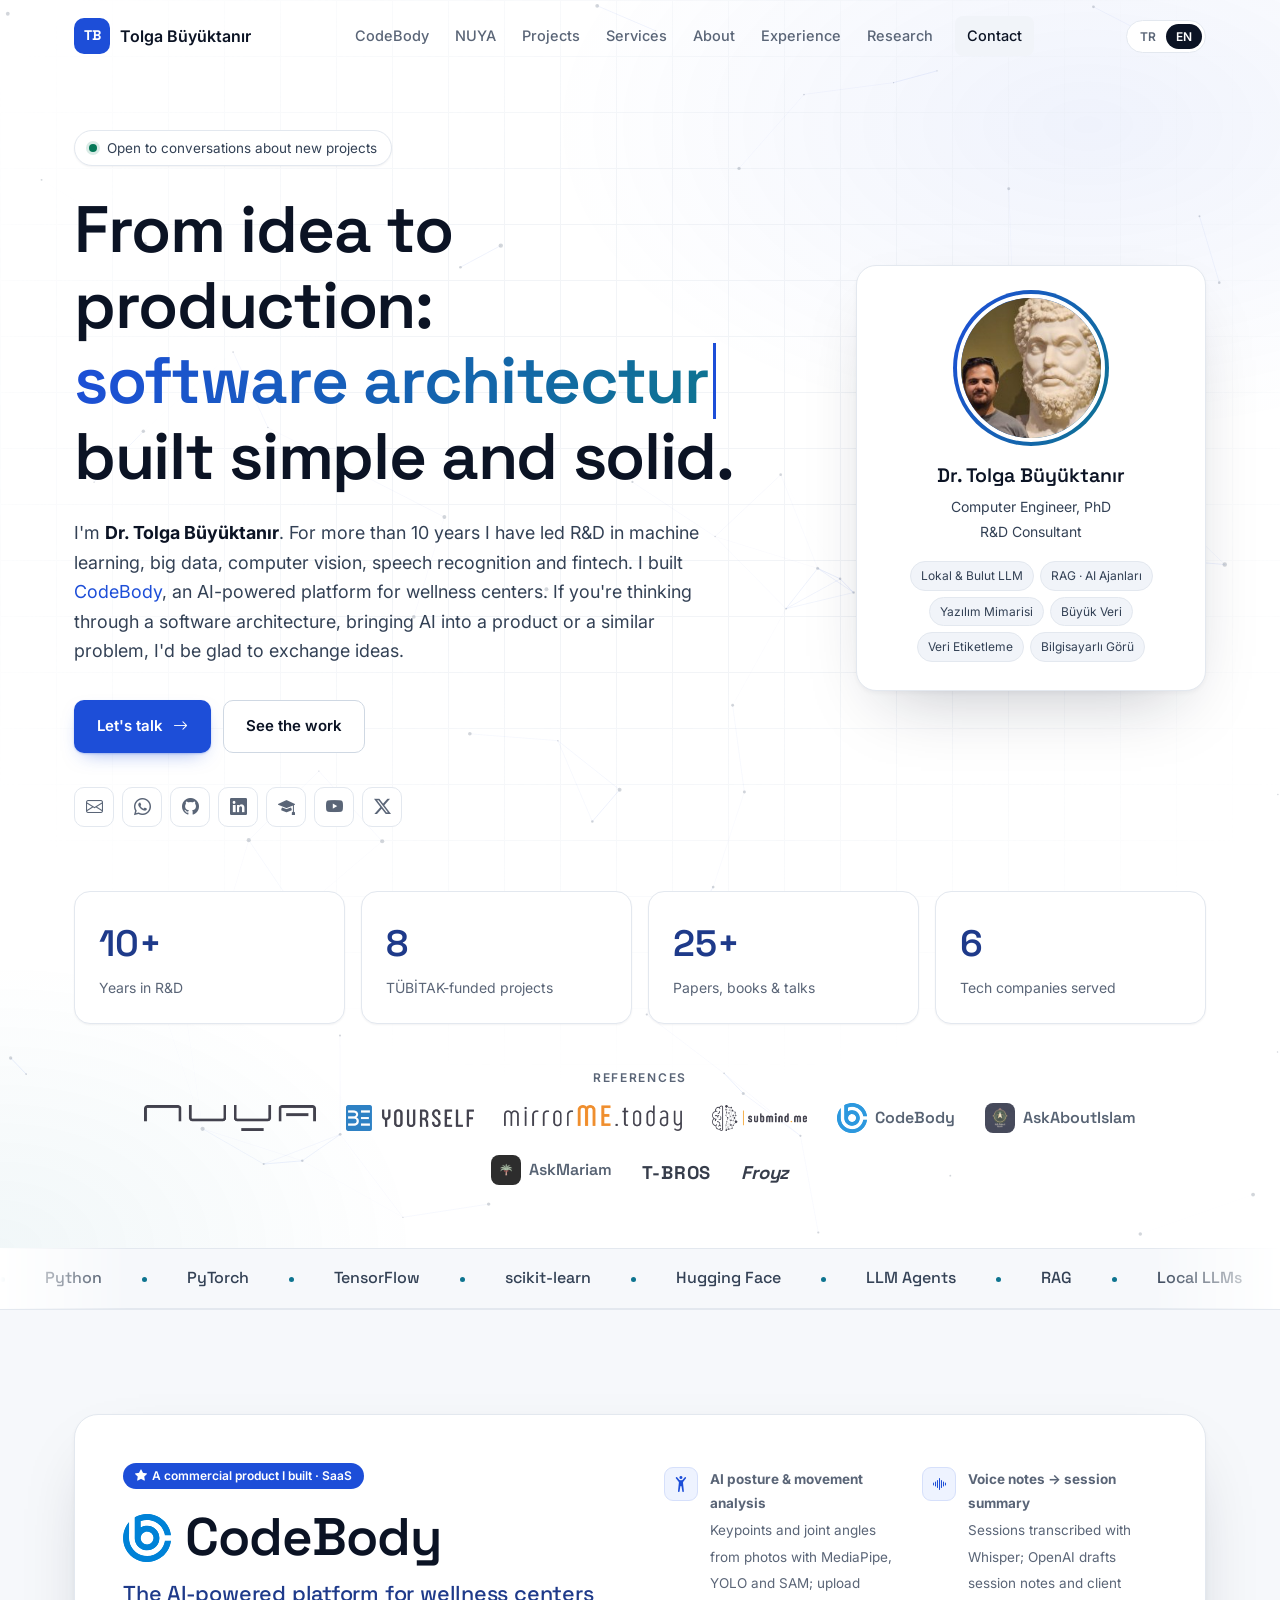
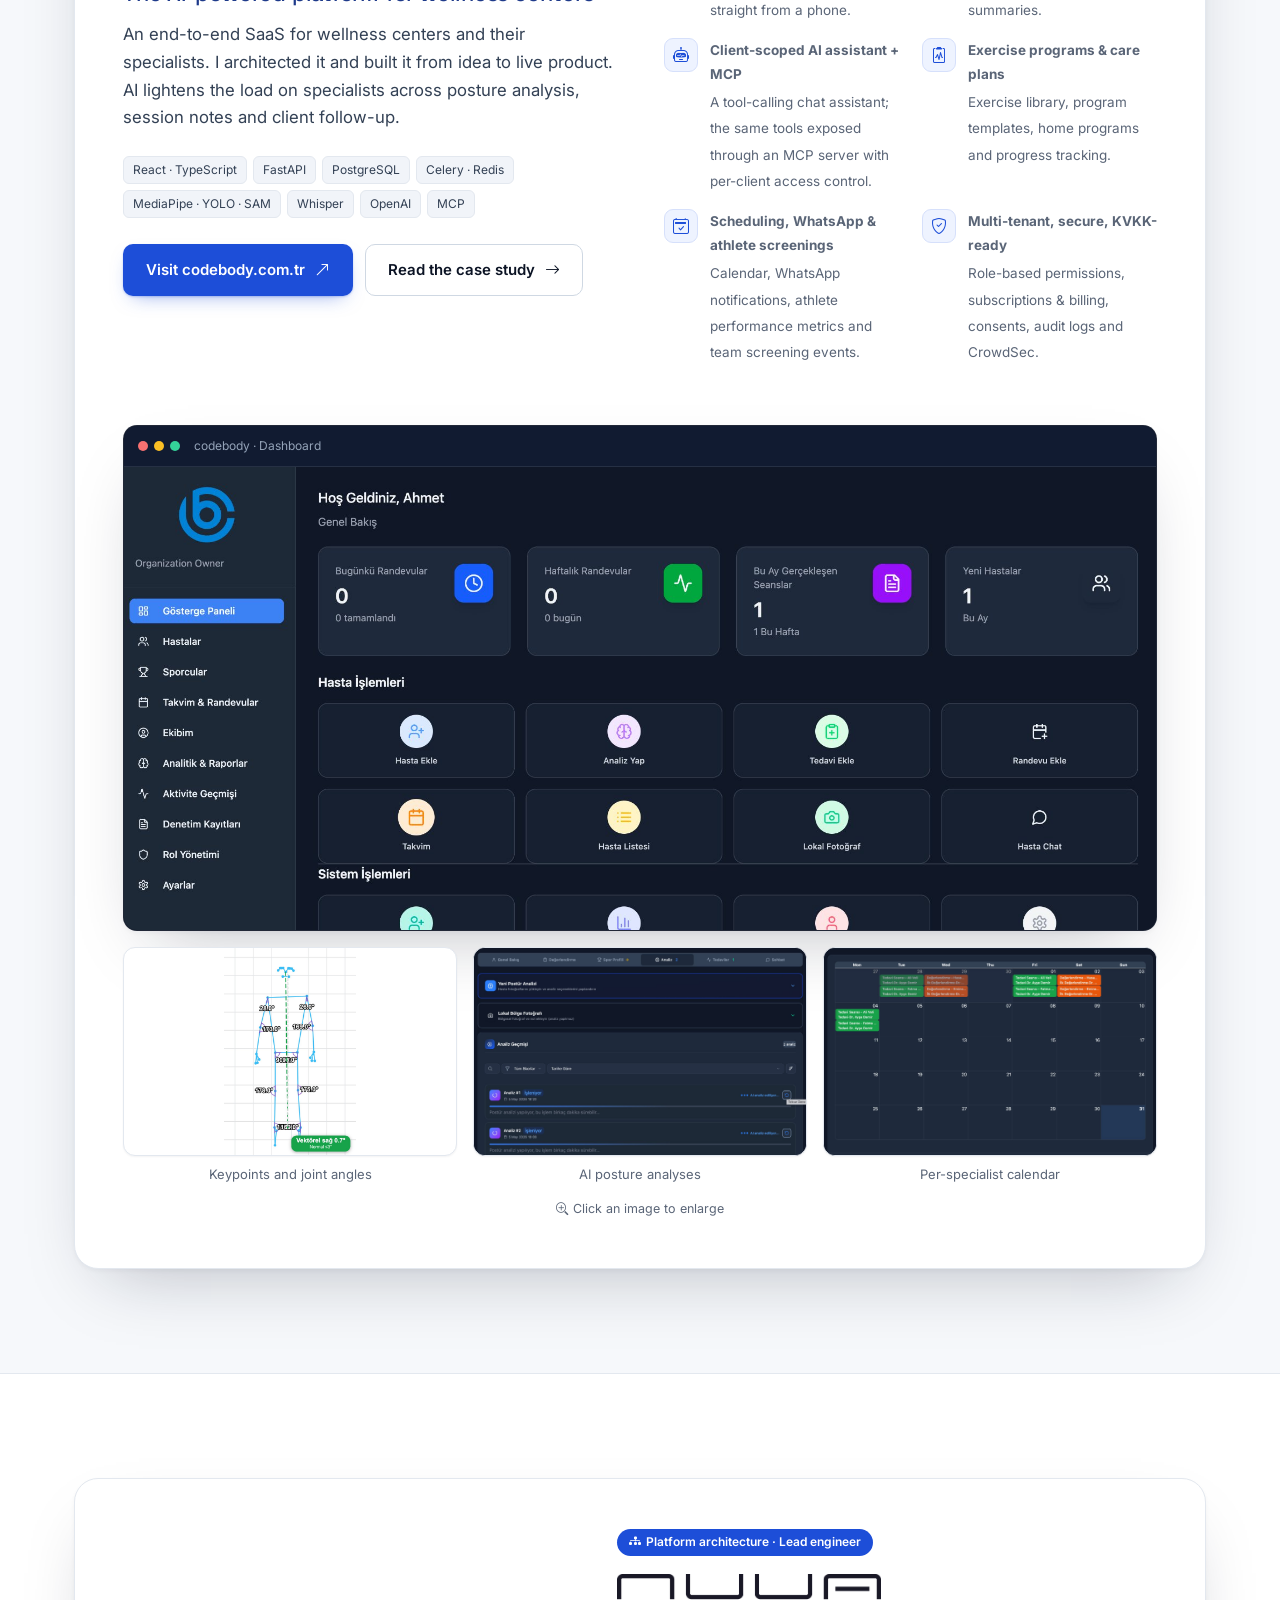
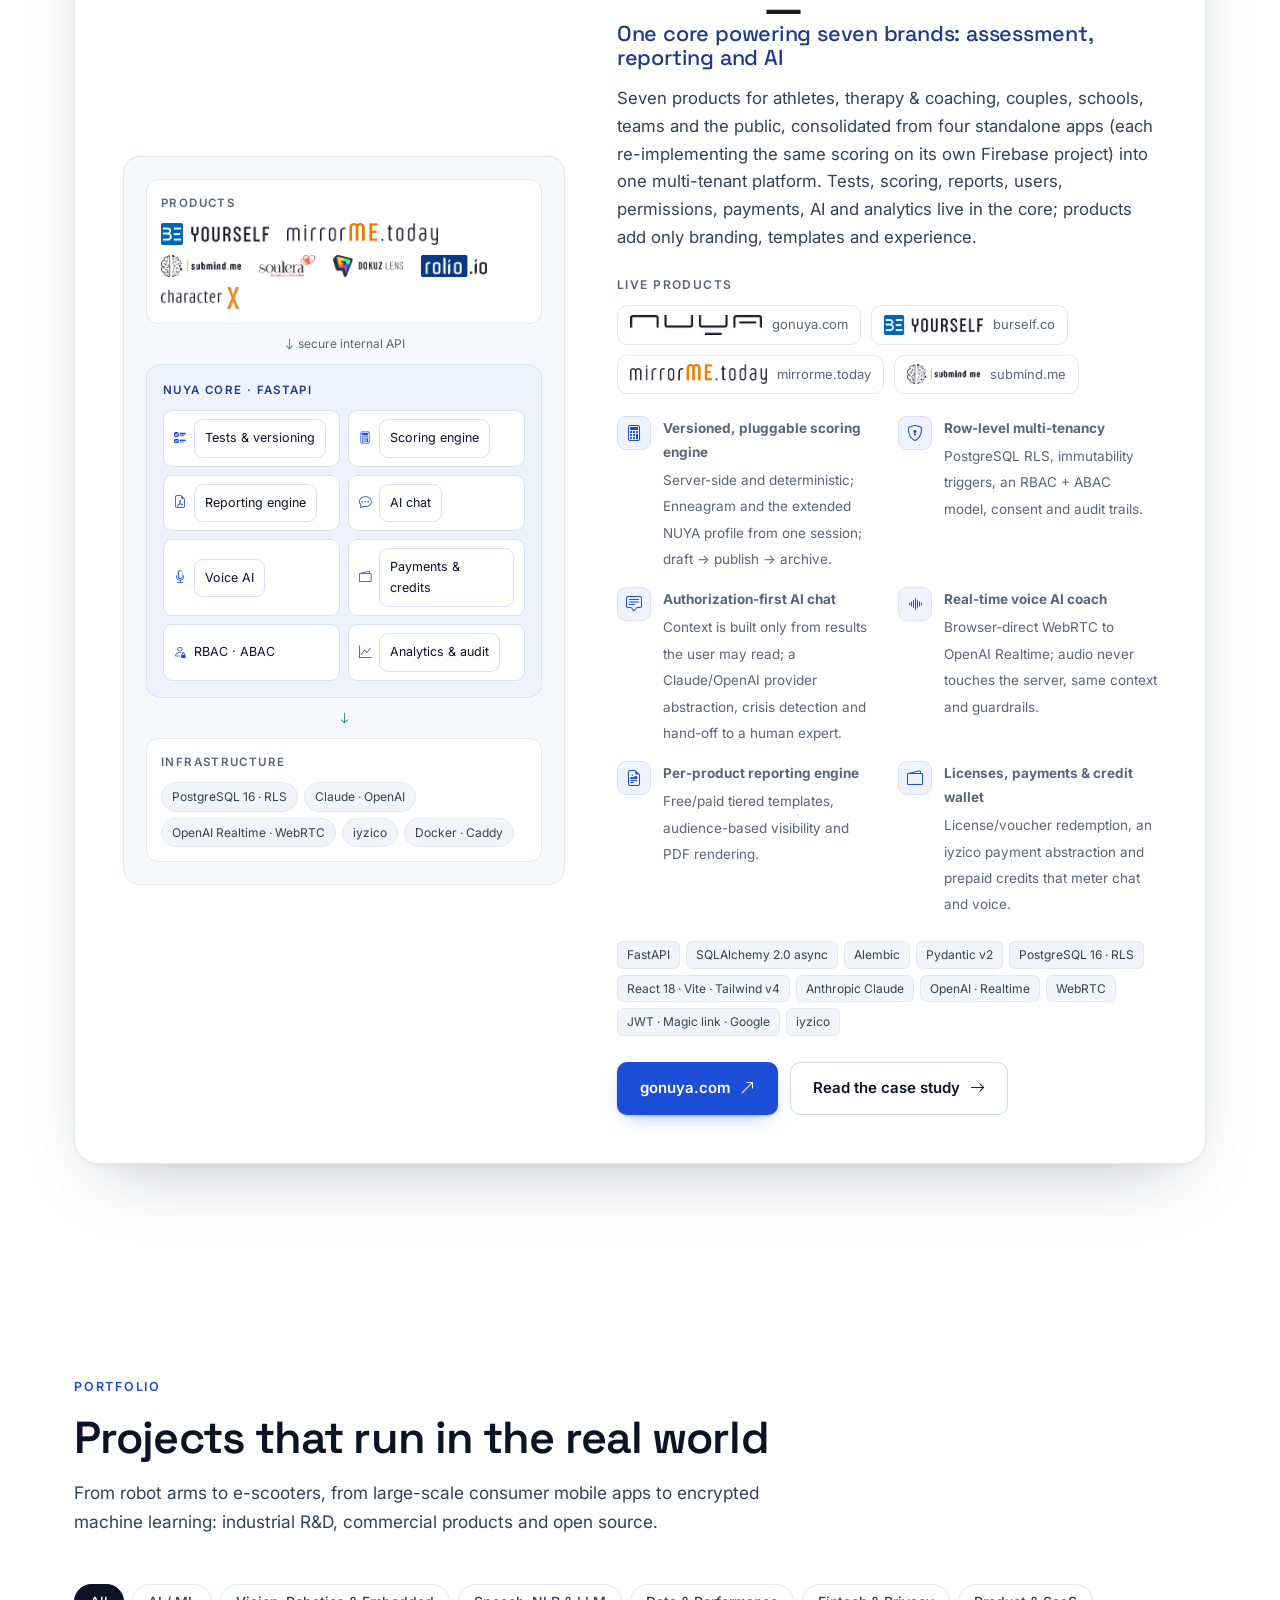
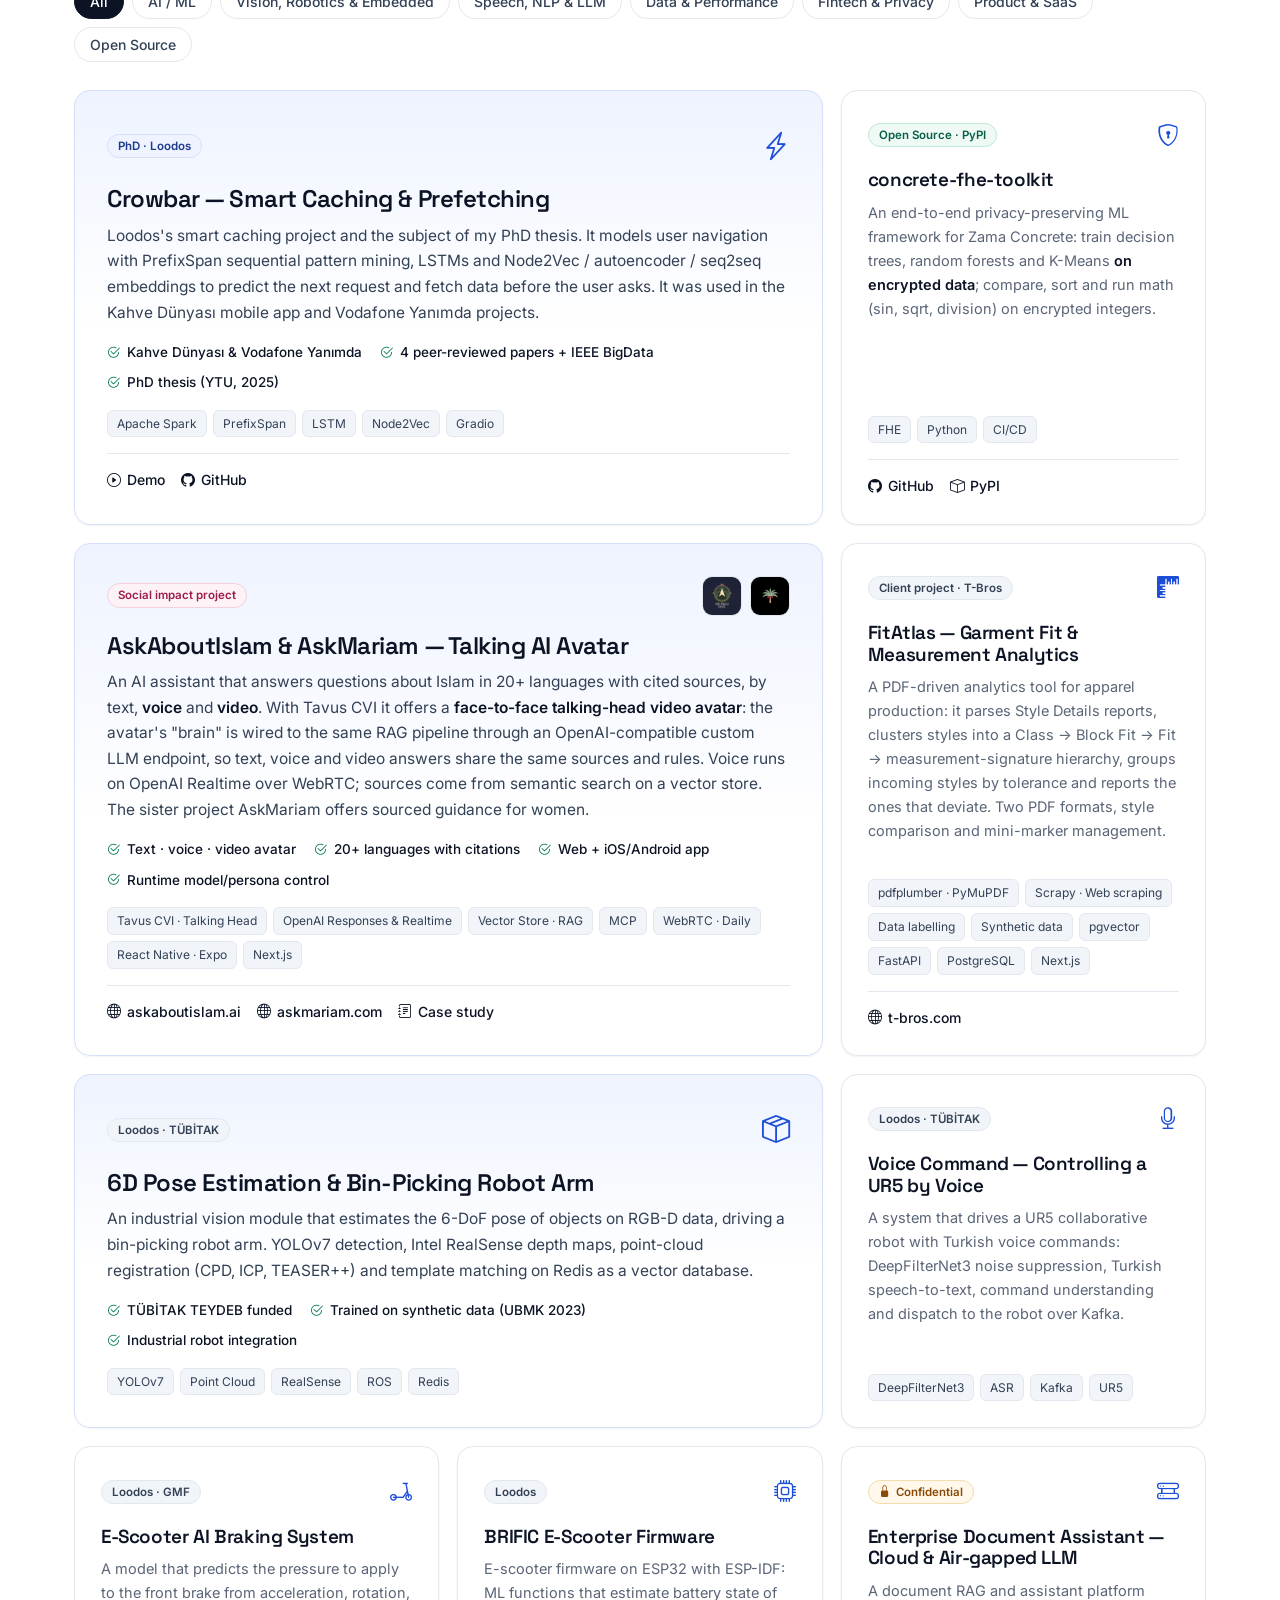
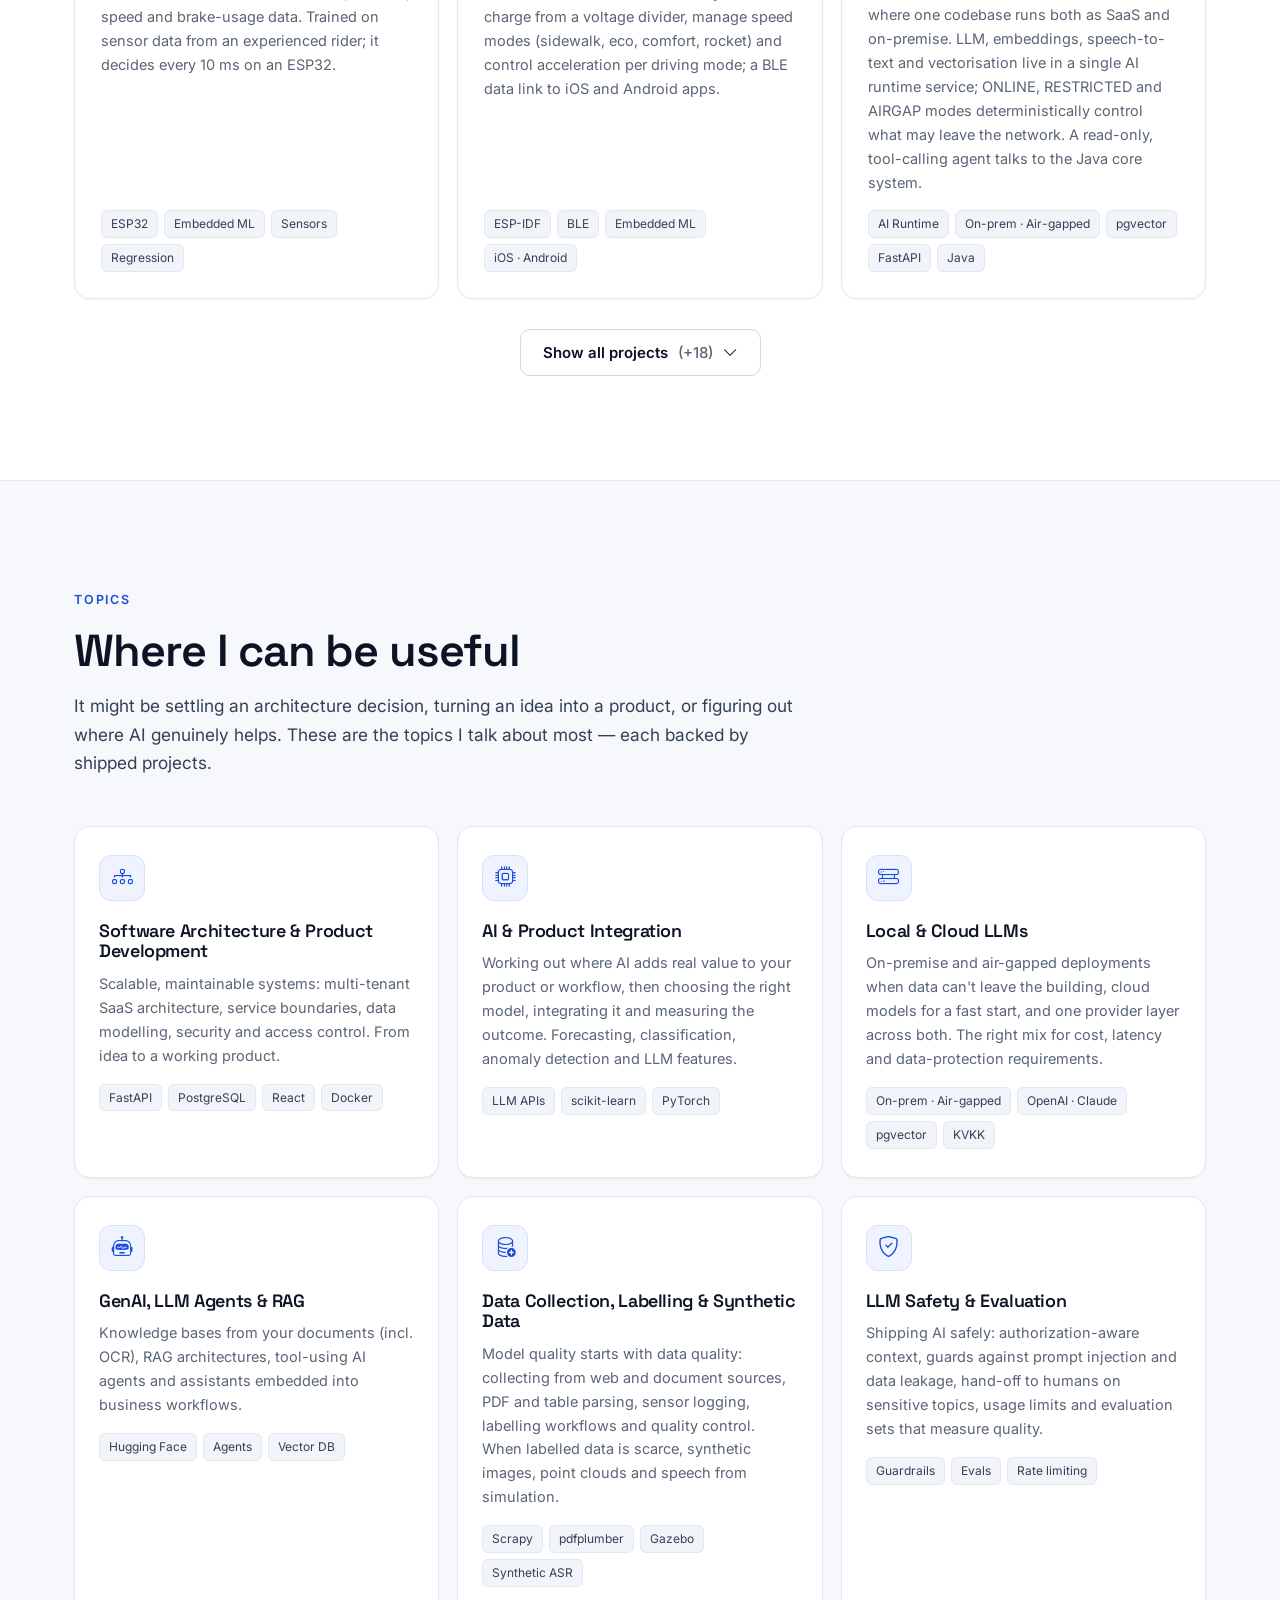
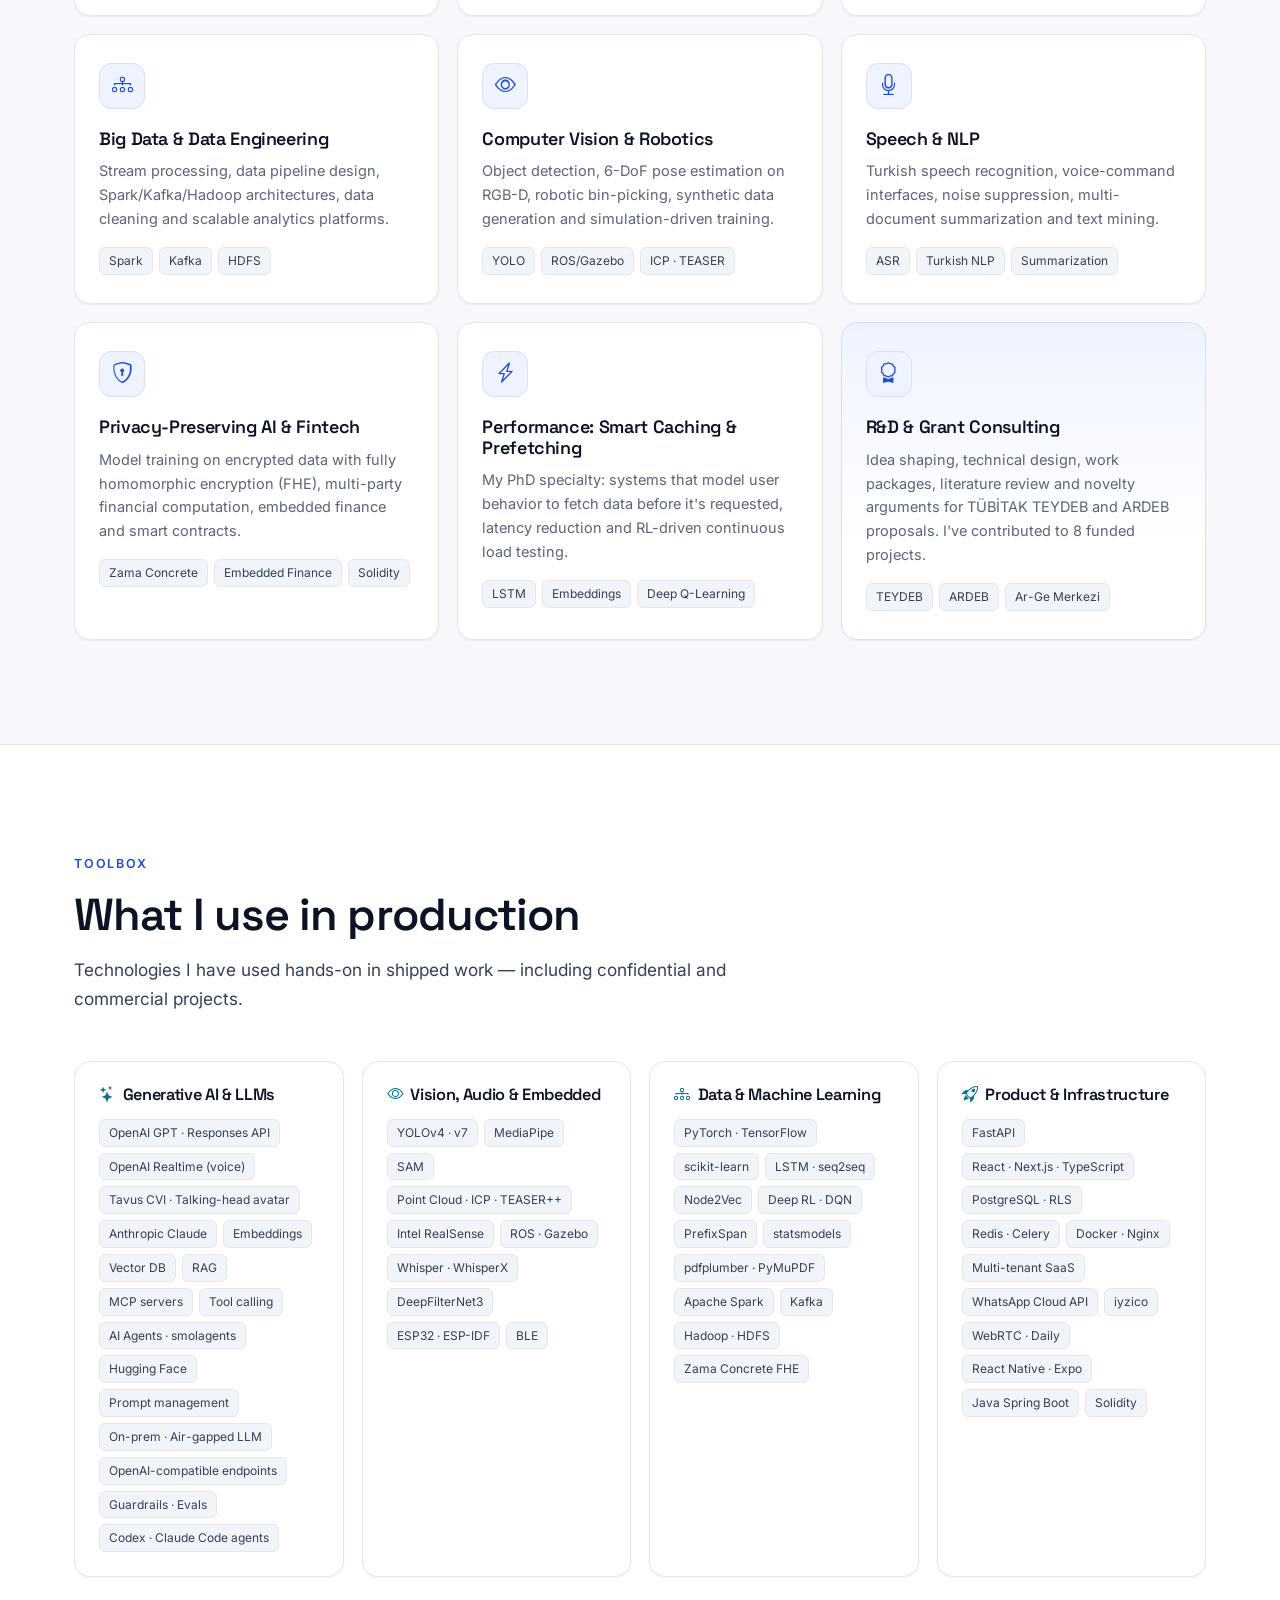
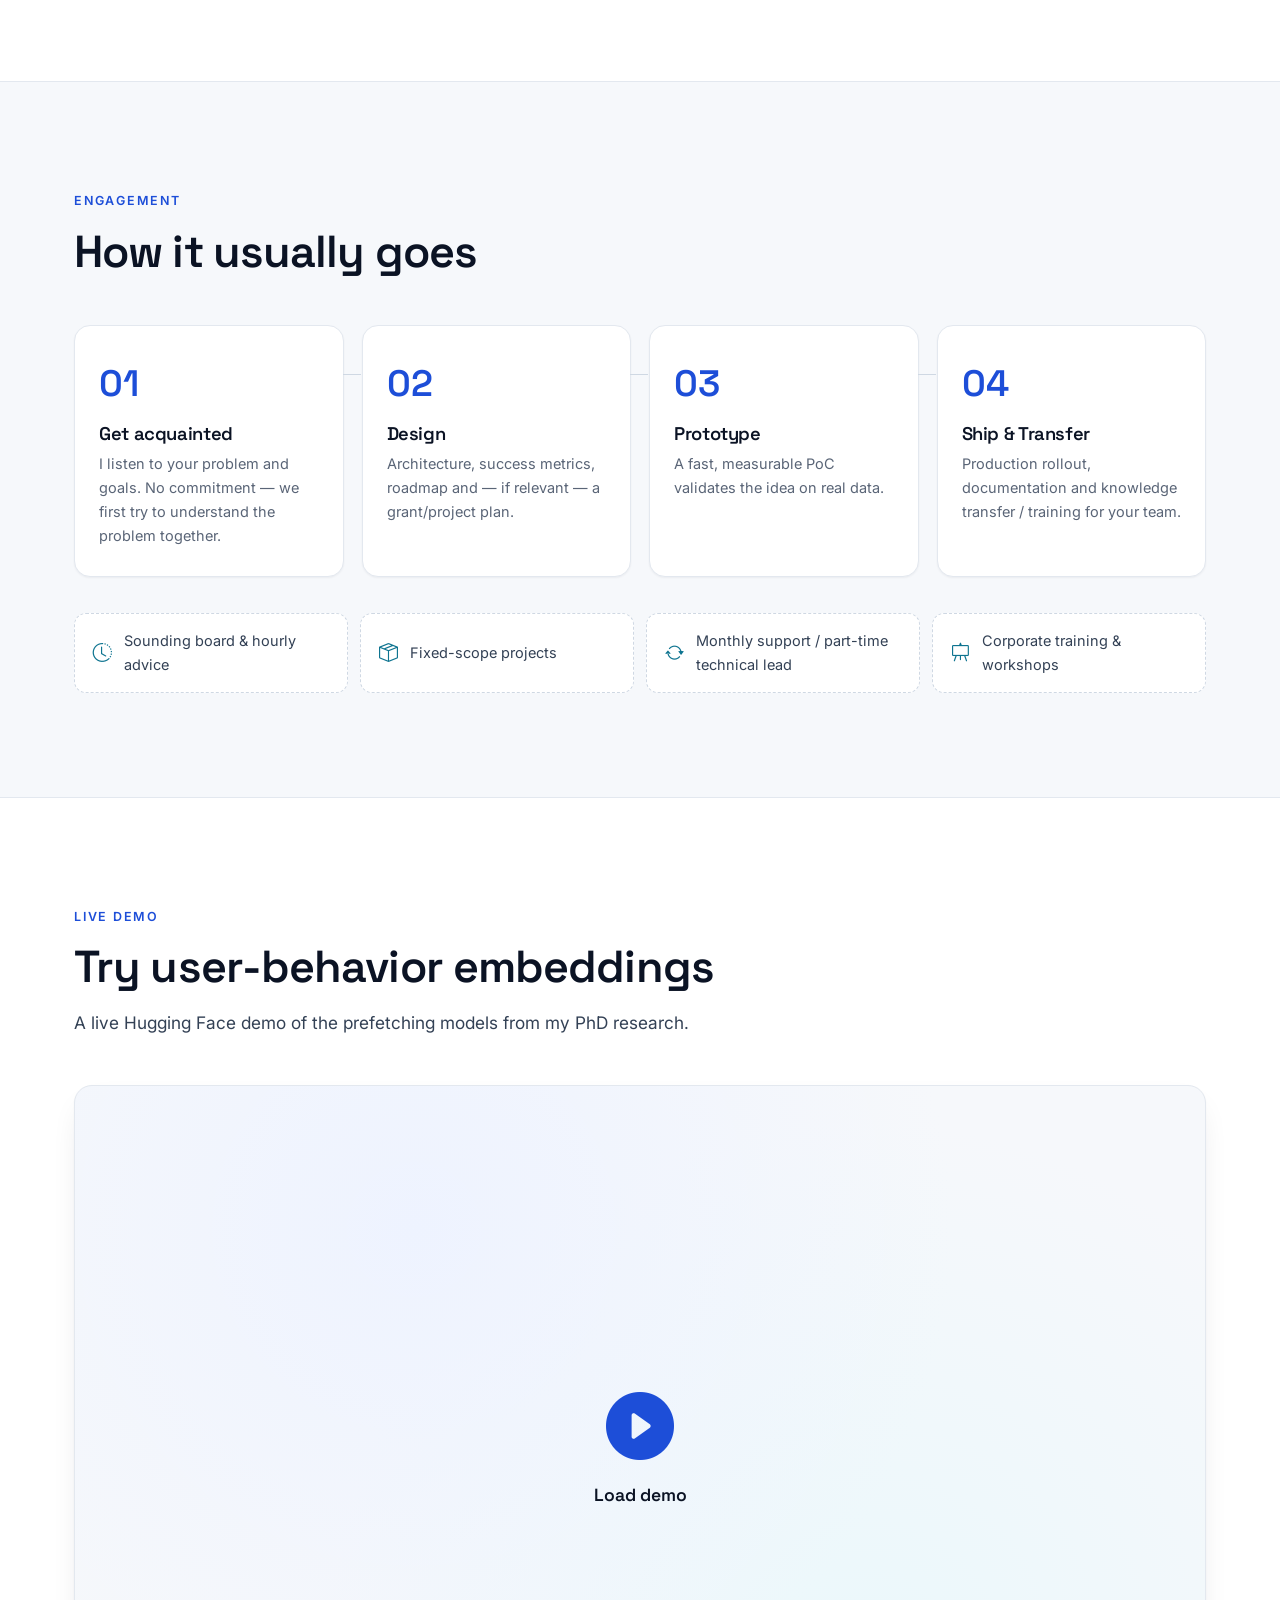
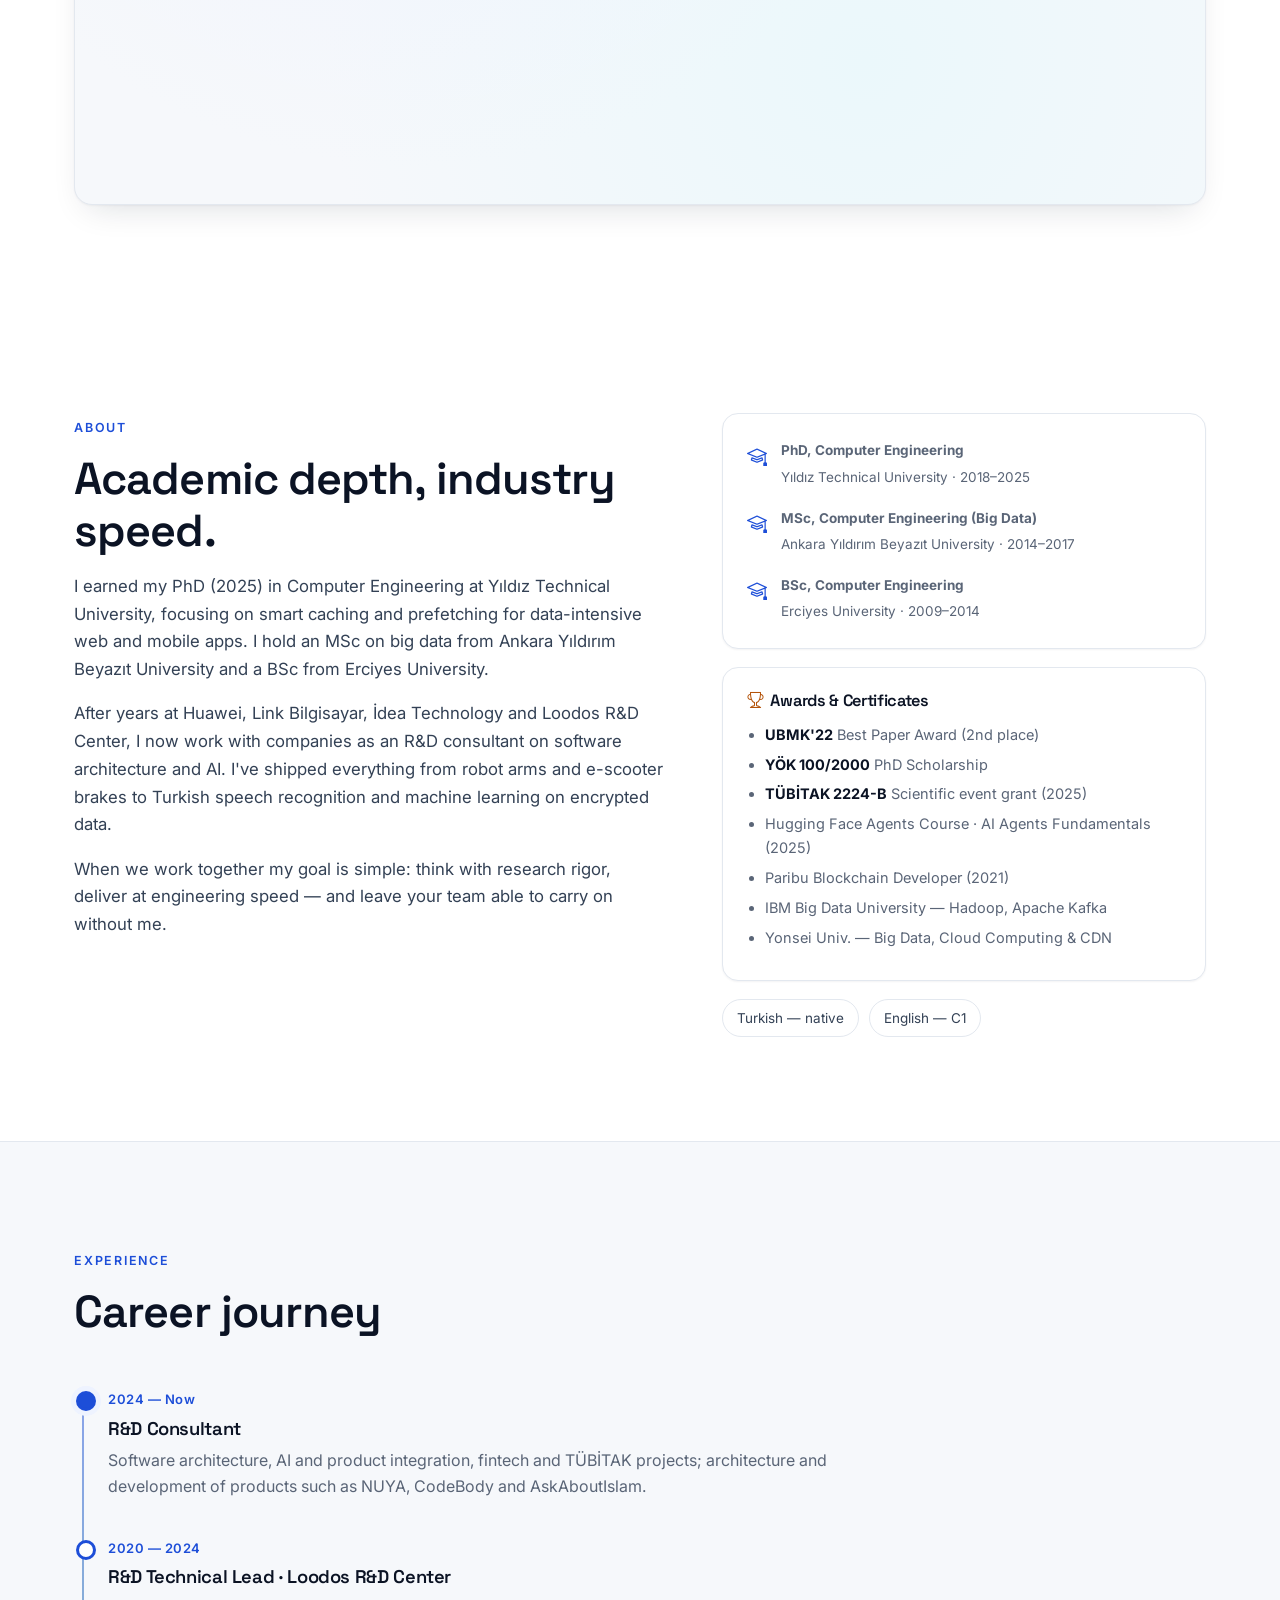
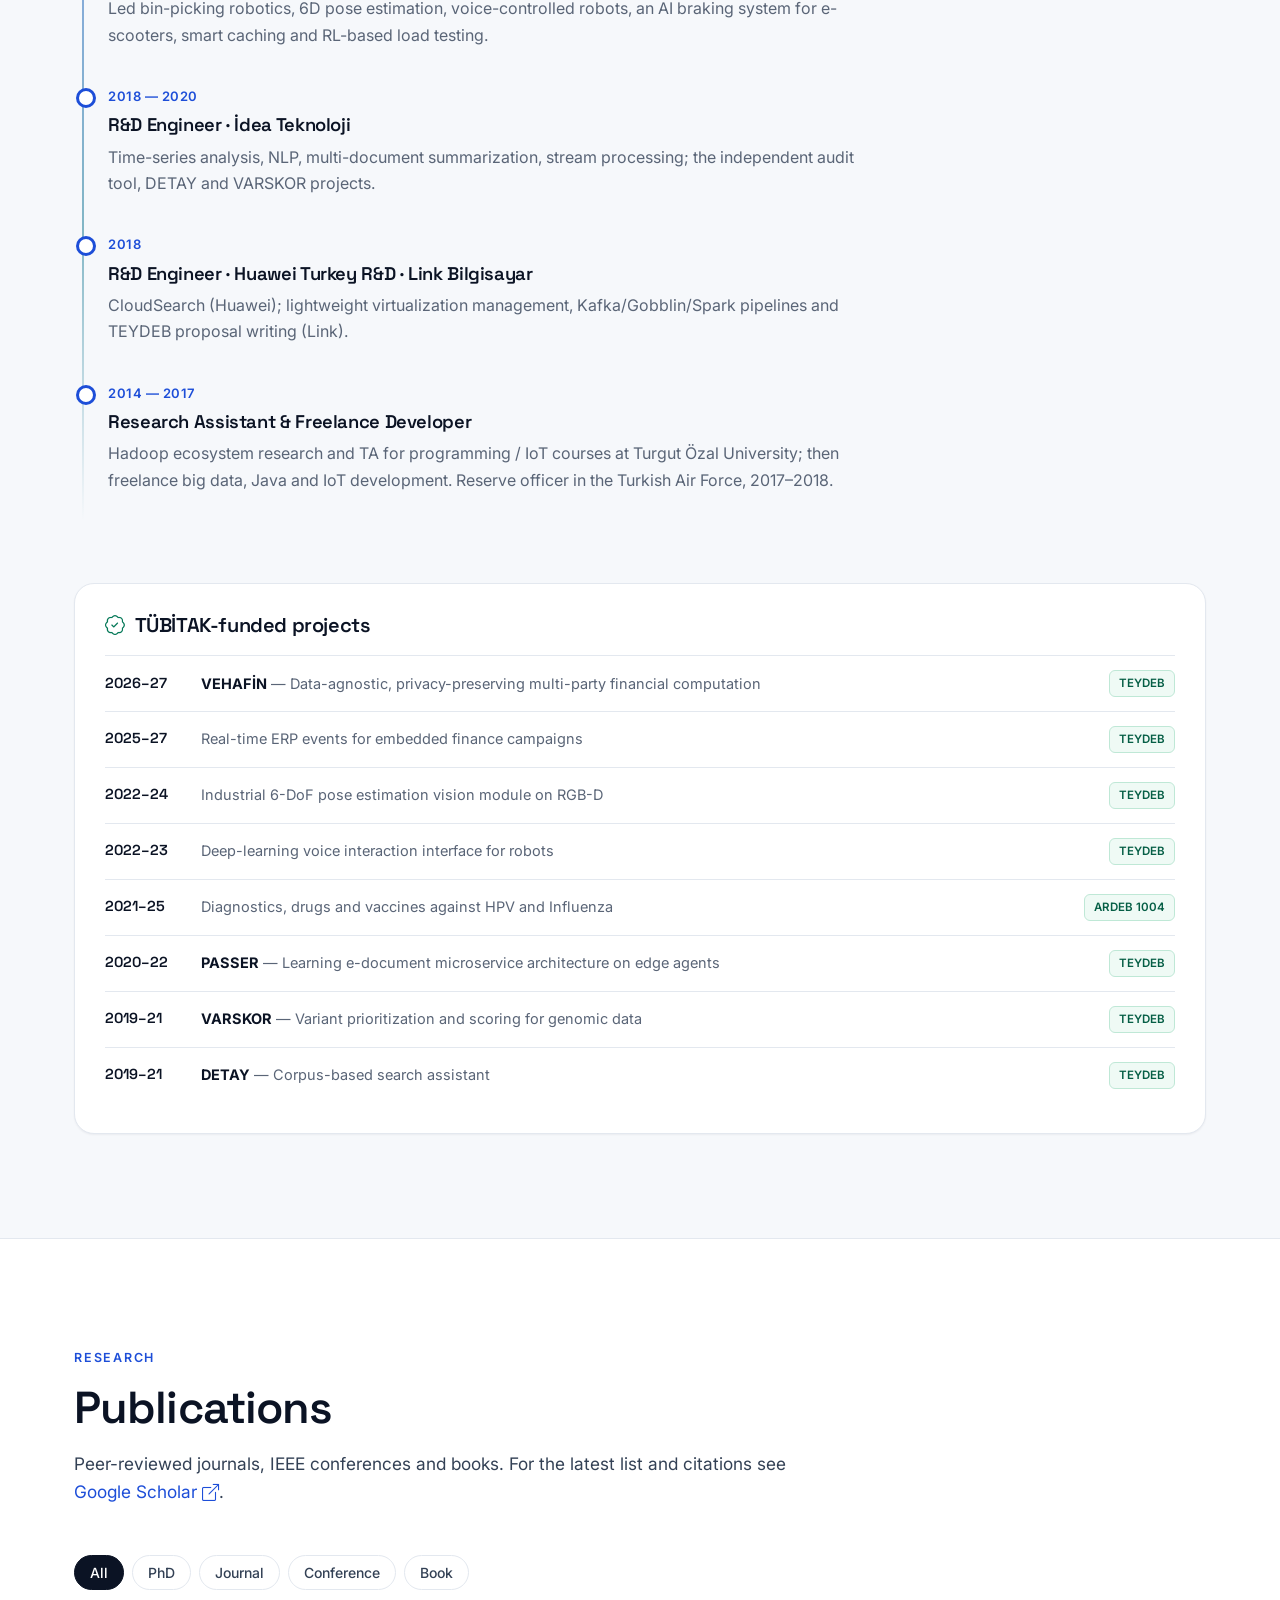
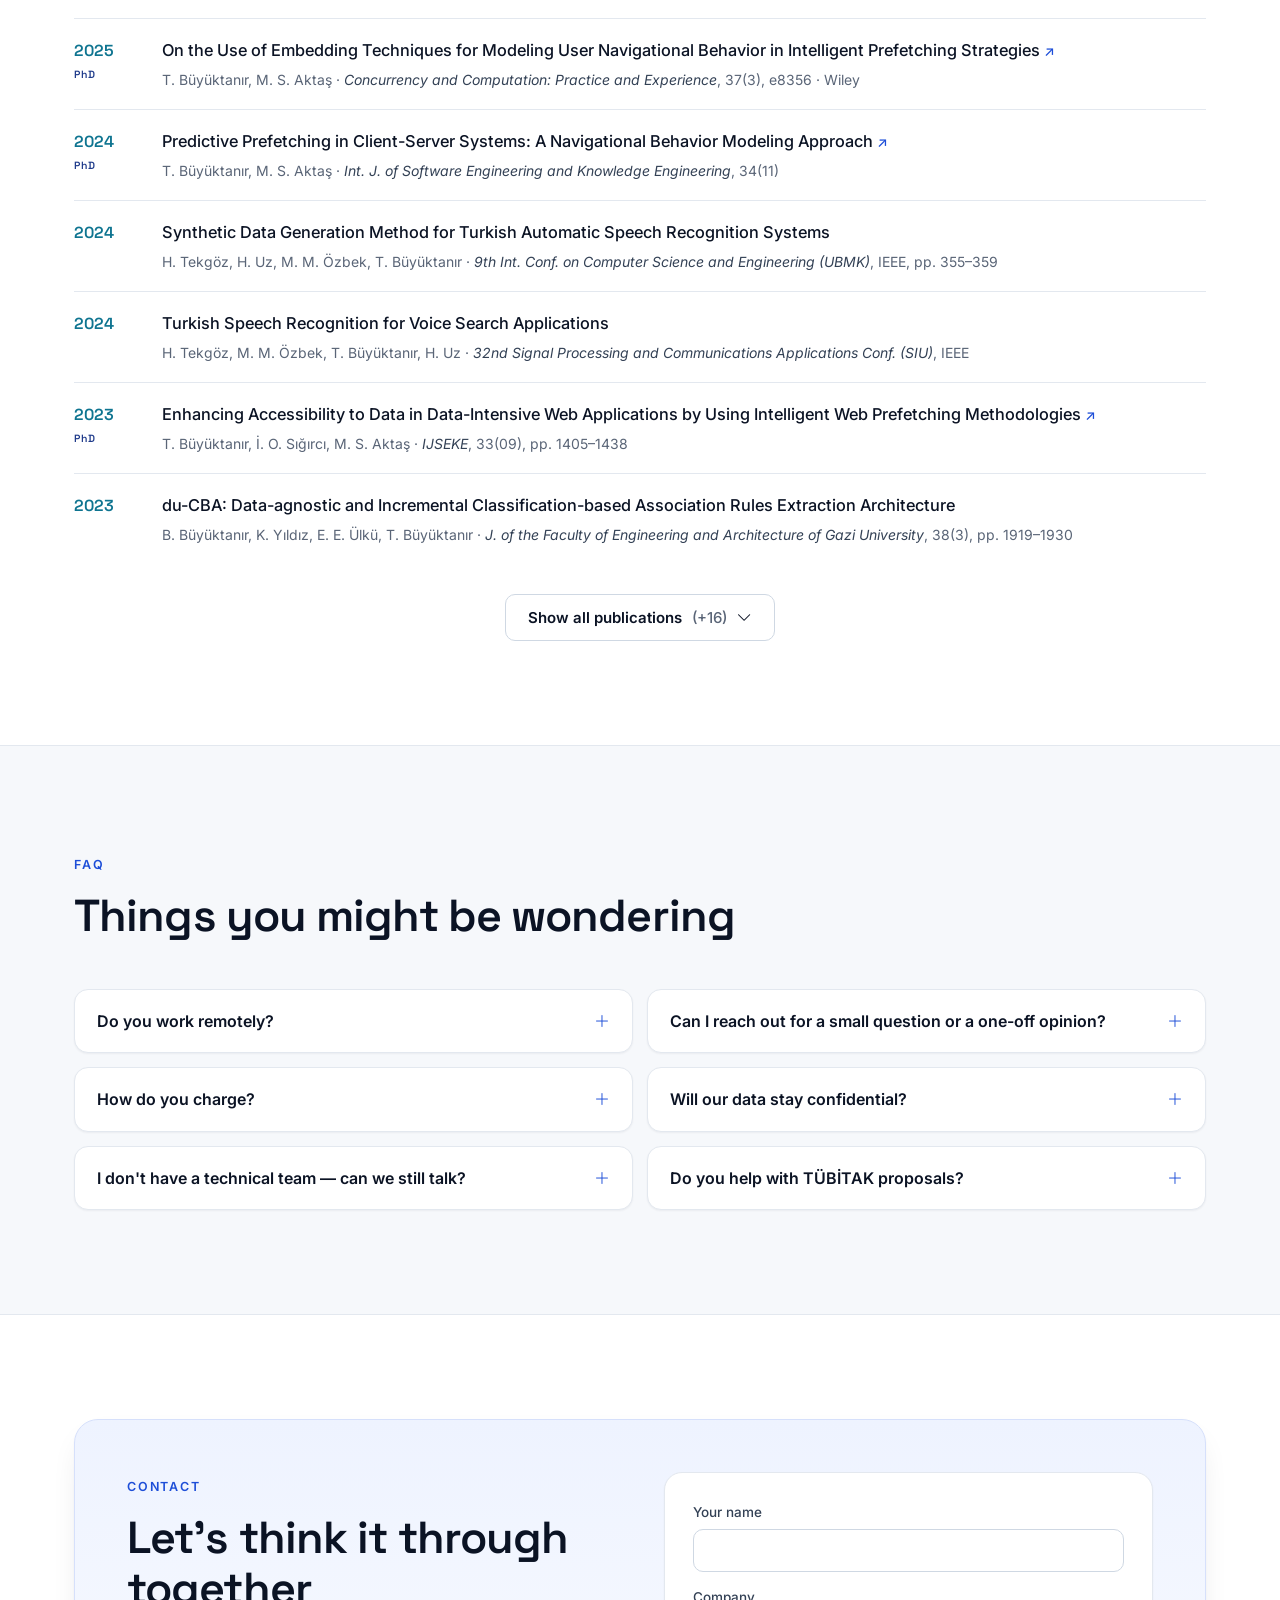
==== index.html @ 0aabe756 "Add draft messages and WhatsApp sending to the contact form - Six ready-made drafts (architecture, A" ====
<!DOCTYPE html>
<html lang="tr">

<head>
    <meta charset="utf-8" />
    <meta name="viewport" content="width=device-width, initial-scale=1" />
    <title>Dr. Tolga Büyüktanır · Yazılım Mimarisi & Yapay Zekâ</title>
    <meta name="description"
        content="Dr. Tolga Büyüktanır — yazılım mimarisi, yapay zekâ ve ürün entegrasyonu, büyük veri ve Ar-Ge. Software architecture, AI &amp; product integration, big data and R&amp;D." />
    <meta name="author" content="Tolga Büyüktanır" />
    <meta property="og:title" content="Dr. Tolga Büyüktanır · Yazılım Mimarisi & Yapay Zekâ" />
    <meta property="og:description"
        content="Yazılım mimarisi, yapay zekâ ve ürün entegrasyonu, lokal ve bulut LLM'ler, büyük veri ve veri etiketleme üzerine konuşmak için." />
    <meta property="og:image" content="https://tolgabuyuktanir.github.io/static/assets/img/og-image.png" />
    <meta property="og:image:width" content="1200" />
    <meta property="og:image:height" content="630" />
    <meta property="og:type" content="website" />
    <meta name="twitter:card" content="summary_large_image" />
    <link rel="canonical" href="https://tolgabuyuktanir.github.io/" />
    <link rel="alternate" hreflang="tr" href="https://tolgabuyuktanir.github.io/?lang=tr" />
    <link rel="alternate" hreflang="en" href="https://tolgabuyuktanir.github.io/?lang=en" />
    <link rel="alternate" hreflang="x-default" href="https://tolgabuyuktanir.github.io/" />
    <meta property="og:url" content="https://tolgabuyuktanir.github.io/" />
    <meta name="theme-color" content="#ffffff" />
    <link rel="icon" type="image/x-icon" href="static/assets/favicon.ico" />

    <link rel="preconnect" href="https://fonts.googleapis.com" />
    <link rel="preconnect" href="https://fonts.gstatic.com" crossorigin />
    <link href="https://fonts.googleapis.com/css2?family=Inter:wght@300;400;500;600;700&family=Space+Grotesk:wght@500;600;700&display=swap"
        rel="stylesheet" />
    <link href="https://cdn.jsdelivr.net/npm/bootstrap-icons@1.11.3/font/bootstrap-icons.min.css" rel="stylesheet" />
    <link href="static/css/site.css" rel="stylesheet" />

    <script type="application/ld+json">
    {
        "@context": "https://schema.org",
        "@type": "Person",
        "name": "Tolga Büyüktanır",
        "honorificPrefix": "Dr.",
        "jobTitle": "R&D Consultant — Software Architecture & AI",
        "url": "https://tolgabuyuktanir.github.io/",
        "email": "mailto:tolgabuyuktanir@gmail.com",
        "telephone": "+90 554 644 24 94",
        "alumniOf": ["Yıldız Technical University", "Ankara Yıldırım Beyazıt University", "Erciyes University"],
        "sameAs": [
            "https://github.com/tolgabuyuktanir",
            "https://www.linkedin.com/in/tolga-buyuktanir-ph-d-6b63733a/",
            "https://scholar.google.com/citations?user=D2Md-J4AAAAJ",
            "https://www.youtube.com/@tolgabuyuktanir",
            "https://x.com/tolgabuyuktanir"
        ]
    }
    </script>
</head>

<body>
    <div class="scroll-progress" aria-hidden="true"></div>

    <!-- ============ NAV ============ -->
    <header class="nav" id="nav">
        <div class="container nav-inner">
            <a href="#top" class="brand" aria-label="Tolga Büyüktanır">
                <span class="brand-mark">TB</span>
                <span class="brand-text">Tolga Büyüktanır</span>
            </a>
            <nav class="nav-links" id="navLinks">
                <a href="#codebody">CodeBody</a>
                <a href="#nuya">NUYA</a>
                <a href="#projects"><span data-l="tr">Projeler</span><span data-l="en">Projects</span></a>
                <a href="#services"><span data-l="tr">Hizmetler</span><span data-l="en">Services</span></a>
                <a href="#about"><span data-l="tr">Hakkımda</span><span data-l="en">About</span></a>
                <a href="#experience"><span data-l="tr">Deneyim</span><span data-l="en">Experience</span></a>
                <a href="#research"><span data-l="tr">Yayınlar</span><span data-l="en">Research</span></a>
                <a href="#contact" class="nav-cta"><span data-l="tr">İletişim</span><span data-l="en">Contact</span></a>
            </nav>
            <div class="nav-tools">
                <button class="lang-toggle" id="langToggle" type="button" aria-label="Dil / Language">
                    <span class="lang-opt" data-opt="tr">TR</span><span class="lang-opt" data-opt="en">EN</span>
                </button>
                <button class="menu-btn" id="menuBtn" type="button" aria-label="Menu" aria-expanded="false">
                    <i class="bi bi-list"></i>
                </button>
            </div>
        </div>
    </header>

    <main id="top">
        <!-- ============ HERO ============ -->
        <section class="hero">
            <canvas id="heroCanvas" aria-hidden="true"></canvas>
            <div class="hero-glow" aria-hidden="true"></div>
            <div class="container hero-inner">
                <div class="hero-copy">
                    <span class="eyebrow">
                        <span class="pulse"></span>
                        <span data-l="tr">Yeni projeler üzerine konuşmaya açığım</span>
                        <span data-l="en">Open to conversations about new projects</span>
                    </span>
                    <h1>
                        <span data-l="tr">Fikirden üretime:<span class="typed-line"><span class="grad" id="typed">yazılım mimarisi</span></span>ile sade ve sağlam çözümler.</span>
                        <span data-l="en">From idea to production:<span class="typed-line"><span class="grad" id="typedEn">software architecture</span></span>built simple and solid.</span>
                    </h1>
                    <p class="lead">
                        <span data-l="tr">Ben <strong>Dr. Tolga Büyüktanır</strong>. 10 yılı aşkın süredir makine öğrenmesi, büyük
                            veri, bilgisayarlı görü, konuşma tanıma ve fintech alanlarında Ar-Ge projeleri yürütüyorum.
                            Esenlik merkezleri için yapay zekâ destekli platform <a href="#codebody">CodeBody</a>'yi geliştirdim.
                            Bir yazılım mimarisi, yapay zekânın ürüne entegrasyonu ya da benzer bir problem üzerine
                            düşünüyorsanız fikir alışverişi yapmaktan memnuniyet duyarım.</span>
                        <span data-l="en">I'm <strong>Dr. Tolga Büyüktanır</strong>. For more than 10 years I have led R&amp;D in
                            machine learning, big data, computer vision, speech recognition and fintech. I built
                            <a href="#codebody">CodeBody</a>, an AI-powered platform for wellness centers. If you're thinking
                            through a software architecture, bringing AI into a product or a similar problem, I'd be glad
                            to exchange ideas.</span>
                    </p>
                    <div class="hero-actions">
                        <a href="#contact" class="btn btn-primary">
                            <span data-l="tr">Tanışalım</span><span data-l="en">Let's talk</span>
                            <i class="bi bi-arrow-right"></i>
                        </a>
                        <a href="#projects" class="btn btn-ghost">
                            <span data-l="tr">Projeleri incele</span><span data-l="en">See the work</span>
                        </a>
                    </div>
                    <ul class="hero-social">
                        <li><a href="mailto:tolgabuyuktanir@gmail.com" aria-label="E-posta"><i class="bi bi-envelope"></i></a></li>
                        <li><a href="https://wa.me/905546442494" target="_blank" rel="noopener" aria-label="WhatsApp"><i class="bi bi-whatsapp"></i></a></li>
                        <li><a href="https://github.com/tolgabuyuktanir" target="_blank" rel="noopener" aria-label="GitHub"><i class="bi bi-github"></i></a></li>
                        <li><a href="https://www.linkedin.com/in/tolga-buyuktanir-ph-d-6b63733a/" target="_blank" rel="noopener" aria-label="LinkedIn"><i class="bi bi-linkedin"></i></a></li>
                        <li><a href="https://scholar.google.com/citations?user=D2Md-J4AAAAJ" target="_blank" rel="noopener" aria-label="Google Scholar"><i class="bi bi-mortarboard-fill"></i></a></li>
                        <li><a href="https://www.youtube.com/@tolgabuyuktanir" target="_blank" rel="noopener" aria-label="YouTube"><i class="bi bi-youtube"></i></a></li>
                        <li><a href="https://x.com/tolgabuyuktanir" target="_blank" rel="noopener" aria-label="X"><i class="bi bi-twitter-x"></i></a></li>
                    </ul>
                </div>

                <div class="hero-card">
                    <div class="portrait">
                        <img src="static/assets/img/me.jpeg" alt="Tolga Büyüktanır" width="192" height="256" />
                        <div class="ring" aria-hidden="true"></div>
                    </div>
                    <div class="hero-card-body">
                        <strong>Dr. Tolga Büyüktanır</strong>
                        <span><span data-l="tr">Bilgisayar Mühendisi</span><span data-l="en">Computer Engineer, PhD</span></span>
                        <span class="muted"><span data-l="tr">Ar-Ge Danışmanı</span><span data-l="en">R&amp;D Consultant</span></span>
                    </div>
                    <div class="chip-row"><span class="chip">Lokal &amp; Bulut LLM</span><span class="chip">RAG · AI Ajanları</span><span class="chip">Yazılım Mimarisi</span><span class="chip">Büyük Veri</span><span class="chip">Veri Etiketleme</span><span class="chip">Bilgisayarlı Görü</span></div>
                </div>
            </div>

            <div class="container">
                <div class="stats">
                    <div class="stat"><span class="num" data-count="10" data-suffix="+">0</span>
                        <span class="label"><span data-l="tr">Yıl Ar-Ge deneyimi</span><span data-l="en">Years in R&D</span></span></div>
                    <div class="stat"><span class="num" data-count="8">0</span>
                        <span class="label"><span data-l="tr">TÜBİTAK destekli proje</span><span data-l="en">TÜBİTAK-funded projects</span></span></div>
                    <div class="stat"><span class="num" data-count="25" data-suffix="+">0</span>
                        <span class="label"><span data-l="tr">Yayın, kitap &amp; bildiri</span><span data-l="en">Papers, books &amp; talks</span></span></div>
                    <div class="stat"><span class="num" data-count="6">0</span>
                        <span class="label"><span data-l="tr">Teknoloji şirketinde Ar-Ge</span><span data-l="en">Tech companies served</span></span></div>
                </div>
            </div>
            <div class="container">
                <div class="trusted">
                    <span class="trusted-label"><span data-l="tr">Referanslar</span><span data-l="en">References</span></span>
                    <ul class="trusted-logos"><li><a href="https://gonuya.com/" target="_blank" rel="noopener"><img src="static/assets/img/logos/nuya.png" alt="NUYA" /></a></li><li><a href="https://burself.co/" target="_blank" rel="noopener"><img src="static/assets/img/logos/beyourself.png" alt="Be Yourself" /></a></li><li><a href="https://mirrorme.today/" target="_blank" rel="noopener"><img src="static/assets/img/logos/mirrorme.png" alt="MirrorMe" /></a></li><li><a href="https://submind.me/" target="_blank" rel="noopener"><img src="static/assets/img/logos/submind.png" alt="Submind" /></a></li><li><a href="https://codebody.com.tr/" target="_blank" rel="noopener"><img class="sq" src="static/assets/img/logos/codebody.svg" alt="" />CodeBody</a></li><li><a href="https://askaboutislam.ai/" target="_blank" rel="noopener"><img class="sq" src="static/assets/img/logos/askaboutislam.png" alt="" />AskAboutIslam</a></li><li><a href="https://askmariam.com/" target="_blank" rel="noopener"><img class="sq" src="static/assets/img/logos/askmariam.png" alt="" />AskMariam</a></li><li><a href="http://www.t-bros.com/" target="_blank" rel="noopener"><span class="wordmark wordmark-tbros">T-BROS</span></a></li><li><a href="https://froyztextile.com/" target="_blank" rel="noopener"><span class="wordmark wordmark-froyz">Froyz</span></a></li></ul>
                </div>
            </div>
        </section>

        <!-- ============ MARQUEE ============ -->
        <div class="marquee" aria-hidden="true">
            <div class="marquee-track">
                <span>Python</span><span>PyTorch</span><span>TensorFlow</span><span>scikit-learn</span><span>Hugging Face</span>
                <span>LLM Agents</span><span>RAG</span><span>Local LLMs</span><span>pgvector</span><span>Data Labelling</span><span>YOLO</span><span>ROS · Gazebo</span><span>Point Cloud</span>
                <span>Apache Spark</span><span>Kafka</span><span>Hadoop</span><span>Redis</span><span>Zama Concrete FHE</span>
                <span>Solidity</span><span>Java Spring Boot</span><span>React</span><span>Docker</span><span>ESP32</span>
                <span>Python</span><span>PyTorch</span><span>TensorFlow</span><span>scikit-learn</span><span>Hugging Face</span>
                <span>LLM Agents</span><span>RAG</span><span>Local LLMs</span><span>pgvector</span><span>Data Labelling</span><span>YOLO</span><span>ROS · Gazebo</span><span>Point Cloud</span>
                <span>Apache Spark</span><span>Kafka</span><span>Hadoop</span><span>Redis</span><span>Zama Concrete FHE</span>
                <span>Solidity</span><span>Java Spring Boot</span><span>React</span><span>Docker</span><span>ESP32</span>
            </div>
        </div>

        <!-- ============ CODEBODY ============ -->
        <section class="section spotlight" id="codebody">
            <div class="container">
                <div class="spot spot-stack reveal">
                    <div class="spot-copy">
                        <span class="badge badge-product"><i class="bi bi-star-fill"></i> <span data-l="tr">Geliştirdiğim ticari ürün · SaaS</span><span data-l="en">A commercial product I built · SaaS</span></span>
                        <h2><span class="spot-title"><img class="spot-icon" src="static/assets/img/logos/codebody.svg" alt="" width="48" height="48" />CodeBody</span> <span class="spot-sub"><span data-l="tr">Esenlik merkezleri için yapay zekâ destekli yönetim platformu</span><span data-l="en">The AI-powered platform for wellness centers</span></span></h2>
                        <p class="spot-lead"><span data-l="tr">Esenlik merkezleri ve uzman ekipleri için uçtan uca bir SaaS. Mimarisini kurup fikirden canlı ürüne kadar geliştirdim. Postür analizi, seans notları ve danışan takibi gibi işlerde yapay zekâ uzmanların yükünü hafifletiyor.</span><span data-l="en">An end-to-end SaaS for wellness centers and their specialists. I architected it and built it from idea to live product. AI lightens the load on specialists across posture analysis, session notes and client follow-up.</span></p>
                        <ul class="spot-features">
                        <li><i class="bi bi-person-arms-up"></i><div><strong><span data-l="tr">AI postür &amp; hareket analizi</span><span data-l="en">AI posture &amp; movement analysis</span></strong><span><span data-l="tr">MediaPipe, YOLO ve SAM ile fotoğraftan eklem noktaları ve açı ölçümü; telefondan yükleme.</span><span data-l="en">Keypoints and joint angles from photos with MediaPipe, YOLO and SAM; upload straight from a phone.</span></span></div></li>
                        <li><i class="bi bi-soundwave"></i><div><strong><span data-l="tr">Sesli seans notu → seans özeti</span><span data-l="en">Voice notes → session summary</span></strong><span><span data-l="tr">Whisper ile seans kaydının yazıya dökülmesi, OpenAI ile seans notu taslağı ve danışan özeti.</span><span data-l="en">Sessions transcribed with Whisper; OpenAI drafts session notes and client summaries.</span></span></div></li>
                        <li><i class="bi bi-robot"></i><div><strong><span data-l="tr">Danışan odaklı AI asistan + MCP</span><span data-l="en">Client-scoped AI assistant + MCP</span></strong><span><span data-l="tr">Araç kullanan sohbet asistanı; aynı araçlar danışan bazlı yetkiyle bir MCP sunucusu üzerinden de açık.</span><span data-l="en">A tool-calling chat assistant; the same tools exposed through an MCP server with per-client access control.</span></span></div></li>
                        <li><i class="bi bi-clipboard2-pulse"></i><div><strong><span data-l="tr">Egzersiz programları &amp; takip planı</span><span data-l="en">Exercise programs &amp; care plans</span></strong><span><span data-l="tr">Egzersiz kütüphanesi, program şablonları, ev programları ve süreç takibi.</span><span data-l="en">Exercise library, program templates, home programs and progress tracking.</span></span></div></li>
                        <li><i class="bi bi-calendar2-check"></i><div><strong><span data-l="tr">Randevu, WhatsApp &amp; sporcu taramaları</span><span data-l="en">Scheduling, WhatsApp &amp; athlete screenings</span></strong><span><span data-l="tr">Takvim, WhatsApp bildirimleri, sporcu performans metrikleri ve toplu tarama etkinlikleri.</span><span data-l="en">Calendar, WhatsApp notifications, athlete performance metrics and team screening events.</span></span></div></li>
                        <li><i class="bi bi-shield-check"></i><div><strong><span data-l="tr">Çok kiracılı, güvenli, KVKK uyumlu</span><span data-l="en">Multi-tenant, secure, KVKK-ready</span></strong><span><span data-l="tr">Rol tabanlı yetki, abonelik ve faturalama, açık rıza, denetim kayıtları ve CrowdSec.</span><span data-l="en">Role-based permissions, subscriptions &amp; billing, consents, audit logs and CrowdSec.</span></span></div></li>
                        </ul>
                        <ul class="tags"><li>React · TypeScript</li><li>FastAPI</li><li>PostgreSQL</li><li>Celery · Redis</li><li>MediaPipe · YOLO · SAM</li><li>Whisper</li><li>OpenAI</li><li>MCP</li></ul>
                        <div class="spot-actions">
                            <a href="https://codebody.com.tr" target="_blank" rel="noopener" class="btn btn-primary"><span data-l="tr">codebody.com.tr'yi ziyaret et</span><span data-l="en">Visit codebody.com.tr</span> <i class="bi bi-arrow-up-right"></i></a>
                            <a href="case/codebody.html" class="btn btn-ghost"><span data-l="tr">Detaylı incele</span><span data-l="en">Read the case study</span> <i class="bi bi-arrow-right"></i></a>
                        </div>
                    </div>
                    <div class="spot-visual">
                        <figure class="shot-frame">
                            <div class="mock-bar"><b class="dot"></b><b class="dot"></b><b class="dot"></b><em>codebody · <span data-l="tr">Gösterge paneli</span><span data-l="en">Dashboard</span></em></div>
                            <button type="button" class="zoomable" aria-label="CodeBody gösterge paneli"><img src="static/assets/img/cases/codebody-dashboard.jpg" alt="CodeBody gösterge paneli" width="1920" height="862" loading="lazy" data-zoom /></button>
                        </figure>
                        <div class="shot-row">
                            <figure class="shot-thumb"><button type="button" class="zoomable" aria-label="Eklem noktaları ve açılar"><img src="static/assets/img/cases/codebody-skeleton.jpg" alt="Eklem noktaları ve açılar" width="900" height="1420" loading="lazy" data-zoom /></button><figcaption><span data-l="tr">Eklem noktaları ve açılar</span><span data-l="en">Keypoints and joint angles</span></figcaption></figure>
                            <figure class="shot-thumb"><button type="button" class="zoomable" aria-label="AI postür analizleri"><img src="static/assets/img/cases/codebody-analysis-history.jpg" alt="AI postür analizleri" width="1600" height="1047" loading="lazy" data-zoom /></button><figcaption><span data-l="tr">AI postür analizleri</span><span data-l="en">AI posture analyses</span></figcaption></figure>
                            <figure class="shot-thumb"><button type="button" class="zoomable" aria-label="Uzman bazlı takvim"><img src="static/assets/img/cases/codebody-calendar.jpg" alt="Uzman bazlı takvim" width="1600" height="1047" loading="lazy" data-zoom /></button><figcaption><span data-l="tr">Uzman bazlı takvim</span><span data-l="en">Per-specialist calendar</span></figcaption></figure>
                        </div>
                        <p class="zoom-hint"><i class="bi bi-zoom-in"></i> <span data-l="tr">Büyütmek için görsele tıklayın</span><span data-l="en">Click an image to enlarge</span></p>
                    </div>
                </div>
            </div>
        </section>

        <!-- ============ NUYA ============ -->
        <section class="section spotlight spotlight-alt" id="nuya">
            <div class="container">
                <div class="spot spot-reverse reveal">
                    <div class="spot-visual" aria-hidden="true">
                        <div class="arch">
                            <div class="arch-layer"><span class="arch-title"><span data-l="tr">Ürünler</span><span data-l="en">Products</span></span><div class="arch-logos"><img src="static/assets/img/logos/beyourself.png" alt="Be Yourself" loading="lazy" /><img src="static/assets/img/logos/mirrorme.png" alt="MirrorMe" loading="lazy" /><img src="static/assets/img/logos/submind.png" alt="Submind" loading="lazy" /><img src="static/assets/img/logos/soulera.png" alt="Soulera" loading="lazy" /><img src="static/assets/img/logos/dokuzlens.png" alt="Dokuz Lens" loading="lazy" /><img src="static/assets/img/logos/rolio.png" alt="Rolio" loading="lazy" /><img src="static/assets/img/logos/characterx.png" alt="CharacterX" loading="lazy" /></div></div>
                            <div class="arch-arrow"><i class="bi bi-arrow-down"></i> <span data-l="tr">güvenli iç API</span><span data-l="en">secure internal API</span></div>
                            <div class="arch-core">
                                <span class="arch-title">NUYA Core · FastAPI</span>
                                <div class="arch-grid">
                                    <span><i class="bi bi-ui-checks"></i> <span data-l="tr">Test &amp; sürümleme</span><span data-l="en">Tests &amp; versioning</span></span>
                                    <span><i class="bi bi-calculator"></i> <span data-l="tr">Puanlama motoru</span><span data-l="en">Scoring engine</span></span>
                                    <span><i class="bi bi-file-earmark-pdf"></i> <span data-l="tr">Rapor motoru</span><span data-l="en">Reporting engine</span></span>
                                    <span><i class="bi bi-chat-dots"></i> <span data-l="tr">AI sohbet</span><span data-l="en">AI chat</span></span>
                                    <span><i class="bi bi-mic"></i> <span data-l="tr">Sesli AI</span><span data-l="en">Voice AI</span></span>
                                    <span><i class="bi bi-wallet2"></i> <span data-l="tr">Ödeme &amp; kredi</span><span data-l="en">Payments &amp; credits</span></span>
                                    <span><i class="bi bi-person-lock"></i> RBAC · ABAC</span>
                                    <span><i class="bi bi-graph-up"></i> <span data-l="tr">Analitik &amp; denetim</span><span data-l="en">Analytics &amp; audit</span></span>
                                </div>
                            </div>
                            <div class="arch-arrow"><i class="bi bi-arrow-down"></i></div>
                            <div class="arch-layer"><span class="arch-title"><span data-l="tr">Altyapı</span><span data-l="en">Infrastructure</span></span><div class="arch-items"><span>PostgreSQL 16 · RLS</span><span>Claude · OpenAI</span><span>OpenAI Realtime · WebRTC</span><span>iyzico</span><span>Docker · Caddy</span></div></div>
                        </div>
                    </div>
                    <div class="spot-copy">
                        <span class="badge badge-product"><i class="bi bi-diagram-3-fill"></i> <span data-l="tr">Platform mimarisi · Baş geliştirici</span><span data-l="en">Platform architecture · Lead engineer</span></span>
                        <h2><img class="spot-wordmark" src="static/assets/img/logos/nuya.png" alt="NUYA" width="211" height="32" /> <span class="spot-sub"><span data-l="tr">Yedi markayı tek çekirdekten besleyen değerlendirme, raporlama ve AI platformu</span><span data-l="en">One core powering seven brands: assessment, reporting and AI</span></span></h2>
                        <p class="spot-lead"><span data-l="tr">Sporcular, terapi ve koçluk, çiftler, okullar, ekipler ve genel kullanıcılar için yedi ürün; kendi Firebase projelerinde aynı puanlama mantığını tekrar tekrar yazan dört ayrı uygulama yerine tek bir çok kiracılı platformda birleşti. Test, puanlama, rapor, kullanıcı, yetki, ödeme, AI ve analitik merkezde; ürünler yalnızca marka, şablon ve deneyimi ekliyor.</span><span data-l="en">Seven products for athletes, therapy &amp; coaching, couples, schools, teams and the public, consolidated from four standalone apps (each re-implementing the same scoring on its own Firebase project) into one multi-tenant platform. Tests, scoring, reports, users, permissions, payments, AI and analytics live in the core; products add only branding, templates and experience.</span></p>
                        <span class="live-label"><span data-l="tr">Canlı ürünler</span><span data-l="en">Live products</span></span>
                        <ul class="live-links"><li><a href="https://gonuya.com/" target="_blank" rel="noopener"><img src="static/assets/img/logos/nuya.png" alt="NUYA" />gonuya.com</a></li><li><a href="https://burself.co/" target="_blank" rel="noopener"><img src="static/assets/img/logos/beyourself.png" alt="Be Yourself" />burself.co</a></li><li><a href="https://mirrorme.today/" target="_blank" rel="noopener"><img src="static/assets/img/logos/mirrorme.png" alt="MirrorMe" />mirrorme.today</a></li><li><a href="https://submind.me/" target="_blank" rel="noopener"><img src="static/assets/img/logos/submind.png" alt="Submind" />submind.me</a></li></ul>
                        <ul class="spot-features">
                        <li><i class="bi bi-calculator"></i><div><strong><span data-l="tr">Sürümlü, eklentili puanlama motoru</span><span data-l="en">Versioned, pluggable scoring engine</span></strong><span><span data-l="tr">Sunucu tarafında, deterministik; aynı oturumdan Enneagram ve genişletilmiş NUYA profili; taslak → yayın → arşiv.</span><span data-l="en">Server-side and deterministic; Enneagram and the extended NUYA profile from one session; draft → publish → archive.</span></span></div></li>
                        <li><i class="bi bi-shield-lock"></i><div><strong><span data-l="tr">Satır düzeyinde çok kiracılılık</span><span data-l="en">Row-level multi-tenancy</span></strong><span><span data-l="tr">PostgreSQL RLS, değişmezlik tetikleyicileri, RBAC + ABAC yetki modeli, açık rıza ve denetim kaydı.</span><span data-l="en">PostgreSQL RLS, immutability triggers, an RBAC + ABAC model, consent and audit trails.</span></span></div></li>
                        <li><i class="bi bi-chat-square-text"></i><div><strong><span data-l="tr">Yetki öncelikli AI sohbet</span><span data-l="en">Authorization-first AI chat</span></strong><span><span data-l="tr">Bağlam yalnızca kullanıcının görmeye yetkili olduğu sonuçlardan kurulur; Claude/OpenAI sağlayıcı soyutlaması, kriz tespiti ve insan uzmana devir.</span><span data-l="en">Context is built only from results the user may read; a Claude/OpenAI provider abstraction, crisis detection and hand-off to a human expert.</span></span></div></li>
                        <li><i class="bi bi-soundwave"></i><div><strong><span data-l="tr">Gerçek zamanlı sesli AI koç</span><span data-l="en">Real-time voice AI coach</span></strong><span><span data-l="tr">Tarayıcıdan doğrudan WebRTC ile OpenAI Realtime; ses sunucudan geçmez, aynı bağlam ve korumalar geçerli.</span><span data-l="en">Browser-direct WebRTC to OpenAI Realtime; audio never touches the server, same context and guardrails.</span></span></div></li>
                        <li><i class="bi bi-file-earmark-richtext"></i><div><strong><span data-l="tr">Ürüne özel rapor motoru</span><span data-l="en">Per-product reporting engine</span></strong><span><span data-l="tr">Ücretsiz/ücretli katmanlı şablonlar, hedef kitleye göre görünürlük ve PDF üretimi.</span><span data-l="en">Free/paid tiered templates, audience-based visibility and PDF rendering.</span></span></div></li>
                        <li><i class="bi bi-wallet2"></i><div><strong><span data-l="tr">Lisans, ödeme &amp; kredi cüzdanı</span><span data-l="en">Licenses, payments &amp; credit wallet</span></strong><span><span data-l="tr">Lisans/kupon kullanımı, iyzico ödeme soyutlaması ve sohbet/ses kullanımını ölçen ön ödemeli kredi.</span><span data-l="en">License/voucher redemption, an iyzico payment abstraction and prepaid credits that meter chat and voice.</span></span></div></li>
                        </ul>
                        <ul class="tags"><li>FastAPI</li><li>SQLAlchemy 2.0 async</li><li>Alembic</li><li>Pydantic v2</li><li>PostgreSQL 16 · RLS</li><li>React 18 · Vite · Tailwind v4</li><li>Anthropic Claude</li><li>OpenAI · Realtime</li><li>WebRTC</li><li>JWT · Magic link · Google</li><li>iyzico</li></ul>
                        <div class="spot-actions"><a href="https://gonuya.com/" target="_blank" rel="noopener" class="btn btn-primary">gonuya.com <i class="bi bi-arrow-up-right"></i></a><a href="case/nuya.html" class="btn btn-ghost"><span data-l="tr">Detaylı incele</span><span data-l="en">Read the case study</span> <i class="bi bi-arrow-right"></i></a></div>
                    </div>
                </div>
            </div>
        </section>

        <!-- ============ PROJECTS ============ -->
        <section class="section" id="projects">
            <div class="container">
                <div class="section-head reveal">
                    <span class="kicker"><span data-l="tr">Portfolyo</span><span data-l="en">Portfolio</span></span>
                    <h2><span data-l="tr">Sahada çalışan projeler</span><span data-l="en">Projects that run in the real world</span></h2>
                    <p><span data-l="tr">Robot kollarından e-scooter’lara, büyük ölçekli mobil uygulamalardan şifreli makine öğrenmesine: endüstriyel Ar-Ge, ticari ürünler ve açık kaynak.</span><span data-l="en">From robot arms to e-scooters, from large-scale consumer mobile apps to encrypted machine learning: industrial R&amp;D, commercial products and open source.</span></p>
                </div>

                <div class="filters reveal" role="tablist">
                    <button class="filter active" data-filter="all"><span data-l="tr">Tümü</span><span data-l="en">All</span></button>
                    <button class="filter" data-filter="ai">AI / ML</button>
                    <button class="filter" data-filter="vision"><span data-l="tr">Görü, Robotik &amp; Gömülü</span><span data-l="en">Vision, Robotics &amp; Embedded</span></button>
                    <button class="filter" data-filter="speech"><span data-l="tr">Konuşma, NLP &amp; LLM</span><span data-l="en">Speech, NLP &amp; LLM</span></button>
                    <button class="filter" data-filter="data"><span data-l="tr">Veri &amp; Performans</span><span data-l="en">Data &amp; Performance</span></button>
                    <button class="filter" data-filter="fintech">Fintech &amp; Privacy</button>
                    <button class="filter" data-filter="product"><span data-l="tr">Ürün &amp; SaaS</span><span data-l="en">Product &amp; SaaS</span></button>
                    <button class="filter" data-filter="oss">Open Source</button>
                </div>

                <div class="projects collapsed" id="projectGrid">
                    <article class="project reveal project-feature" data-cat="data ai oss">
                        <div class="project-top"><span class="badge badge-phd">PhD · Loodos</span><i class="bi bi-lightning-charge"></i></div>
                        <h3>Crowbar — <span data-l="tr">Akıllı Önbellek &amp; Prefetching</span><span data-l="en">Smart Caching &amp; Prefetching</span></h3>
                        <p><span data-l="tr">Loodos'un akıllı önbellekleme projesi ve doktora tezimin konusu. Kullanıcı gezinme davranışını PrefixSpan ile sıralı örüntü madenciliği, LSTM ve Node2Vec / autoencoder / seq2seq gömmeleriyle modelleyip bir sonraki isteği tahmin ediyor ve veriyi kullanıcı istemeden önce getiriyor. Kahve Dünyası mobil uygulaması ve Vodafone Yanımda projelerinde kullanıldı.</span><span data-l="en">Loodos's smart caching project and the subject of my PhD thesis. It models user navigation with PrefixSpan sequential pattern mining, LSTMs and Node2Vec / autoencoder / seq2seq embeddings to predict the next request and fetch data before the user asks. It was used in the Kahve Dünyası mobile app and Vodafone Yanımda projects.</span></p>
                        <ul class="impact"><li><i class="bi bi-check2-circle"></i> <span data-l="tr">Kahve Dünyası &amp; Vodafone Yanımda</span><span data-l="en">Kahve Dünyası &amp; Vodafone Yanımda</span></li><li><i class="bi bi-check2-circle"></i> <span data-l="tr">4 hakemli yayın + IEEE BigData</span><span data-l="en">4 peer-reviewed papers + IEEE BigData</span></li><li><i class="bi bi-check2-circle"></i> <span data-l="tr">Doktora tezi (YTÜ, 2025)</span><span data-l="en">PhD thesis (YTU, 2025)</span></li></ul><ul class="tags"><li>Apache Spark</li><li>PrefixSpan</li><li>LSTM</li><li>Node2Vec</li><li>Gradio</li></ul><div class="project-links"><a href="#demo"><i class="bi bi-play-circle"></i> Demo</a><a href="https://github.com/tolgabuyuktanir/CrowbarDemoApp" target="_blank" rel="noopener"><i class="bi bi-github"></i> GitHub</a></div>
                    </article>
                    <article class="project reveal" data-cat="fintech oss ai">
                        <div class="project-top"><span class="badge badge-oss">Open Source · PyPI</span><i class="bi bi-shield-lock"></i></div>
                        <h3>concrete-fhe-toolkit</h3>
                        <p><span data-l="tr">Zama Concrete için uçtan uca gizlilik korumalı ML çerçevesi: karar ağacı, rastgele orman ve K-Means'i <strong>şifreli veri üzerinde</strong> eğitme; şifreli tamsayılarla karşılaştırma, sıralama ve sin/sqrt/bölme gibi matematik.</span><span data-l="en">An end-to-end privacy-preserving ML framework for Zama Concrete: train decision trees, random forests and K-Means <strong>on encrypted data</strong>; compare, sort and run math (sin, sqrt, division) on encrypted integers.</span></p>
                        <ul class="tags"><li>FHE</li><li>Python</li><li>CI/CD</li></ul><div class="project-links"><a href="https://github.com/tolgabuyuktanir/concrete-fhe-toolkit" target="_blank" rel="noopener"><i class="bi bi-github"></i> GitHub</a><a href="https://pypi.org/project/concrete-fhe-toolkit/" target="_blank" rel="noopener"><i class="bi bi-box"></i> PyPI</a></div>
                    </article>
                    <article class="project reveal project-feature" data-cat="ai speech product">
                        <div class="project-top"><span class="badge badge-social"><span data-l="tr">Sosyal sorumluluk projesi</span><span data-l="en">Social impact project</span></span><span class="app-icons"><img src="static/assets/img/logos/askaboutislam.png" alt="AskAboutIslam" width="40" height="40" loading="lazy" /><img src="static/assets/img/logos/askmariam.png" alt="AskMariam" width="40" height="40" loading="lazy" /></span></div>
                        <h3>AskAboutIslam &amp; AskMariam — <span data-l="tr">Konuşan AI Avatarı</span><span data-l="en">Talking AI Avatar</span></h3>
                        <p><span data-l="tr">İslam hakkında soruları 20+ dilde kaynak göstererek yanıtlayan AI asistanı; yazılı, <strong>sesli</strong> ve <strong>görüntülü</strong>. Tavus CVI ile <strong>yüz yüze konuşan video avatar (talking head)</strong>: avatarın "beyni" OpenAI uyumlu bir özel LLM ucu üzerinden aynı RAG hattına bağlı, böylece yazılı, sesli ve görüntülü cevaplar aynı kaynaklara ve kurallara dayanıyor. Sesli sohbet OpenAI Realtime ile WebRTC üzerinden; kaynaklar vektör veritabanında anlamsal aramayla geliyor. Kardeş proje AskMariam kadınlara yönelik, kaynaklı rehberlik sunuyor.</span><span data-l="en">An AI assistant that answers questions about Islam in 20+ languages with cited sources, by text, <strong>voice</strong> and <strong>video</strong>. With Tavus CVI it offers a <strong>face-to-face talking-head video avatar</strong>: the avatar's "brain" is wired to the same RAG pipeline through an OpenAI-compatible custom LLM endpoint, so text, voice and video answers share the same sources and rules. Voice runs on OpenAI Realtime over WebRTC; sources come from semantic search on a vector store. The sister project AskMariam offers sourced guidance for women.</span></p>
                        <ul class="impact"><li><i class="bi bi-check2-circle"></i> <span data-l="tr">Metin · ses · video avatar</span><span data-l="en">Text · voice · video avatar</span></li><li><i class="bi bi-check2-circle"></i> <span data-l="tr">20+ dil, kaynak gösterimi</span><span data-l="en">20+ languages with citations</span></li><li><i class="bi bi-check2-circle"></i> <span data-l="tr">Web + iOS/Android uygulaması</span><span data-l="en">Web + iOS/Android app</span></li><li><i class="bi bi-check2-circle"></i> <span data-l="tr">Çalışma anında model/persona yönetimi</span><span data-l="en">Runtime model/persona control</span></li></ul><ul class="tags"><li>Tavus CVI · Talking Head</li><li>OpenAI Responses &amp; Realtime</li><li>Vector Store · RAG</li><li>MCP</li><li>WebRTC · Daily</li><li>React Native · Expo</li><li>Next.js</li></ul>
                    <div class="project-links"><a href="https://askaboutislam.ai/" target="_blank" rel="noopener"><i class="bi bi-globe"></i> askaboutislam.ai</a><a href="https://askmariam.com/" target="_blank" rel="noopener"><i class="bi bi-globe"></i> askmariam.com</a><a href="case/askaboutislam.html"><i class="bi bi-journal-text"></i> <span data-l="tr">Detaylı incele</span><span data-l="en">Case study</span></a></div>
                    </article>
                    <article class="project reveal" data-cat="product data ai">
                        <div class="project-top"><span class="badge"><span data-l="tr">Müşteri projesi · T-Bros</span><span data-l="en">Client project · T-Bros</span></span><i class="bi bi-rulers"></i></div>
                        <h3>FitAtlas — <span data-l="tr">Tekstil Kalıp &amp; Ölçü Analizi</span><span data-l="en">Garment Fit &amp; Measurement Analytics</span></h3>
                        <p><span data-l="tr">Hazır giyim üretimi için PDF tabanlı analiz aracı: Style Details raporlarını ayrıştırıp ürünleri Klasman → Block Fit → Fit → Ölçü imzası hiyerarşisinde kümeliyor, yeni gelen ürünleri toleransa göre gruplayıp sapma yapan modelleri raporluyor. İki farklı PDF formatı, ürün karşılaştırma ve mini pastal yönetimi.</span><span data-l="en">A PDF-driven analytics tool for apparel production: it parses Style Details reports, clusters styles into a Class → Block Fit → Fit → measurement-signature hierarchy, groups incoming styles by tolerance and reports the ones that deviate. Two PDF formats, style comparison and mini-marker management.</span></p>
                        <ul class="tags"><li>pdfplumber · PyMuPDF</li><li>Scrapy · Web scraping</li><li><span data-l="tr">Veri etiketleme</span><span data-l="en">Data labelling</span></li><li><span data-l="tr">Sentetik veri</span><span data-l="en">Synthetic data</span></li><li>pgvector</li><li>FastAPI</li><li>PostgreSQL</li><li>Next.js</li></ul><div class="project-links"><a href="http://www.t-bros.com" target="_blank" rel="noopener"><i class="bi bi-globe"></i> t-bros.com</a></div>
                    </article>
                    <article class="project reveal project-feature" data-cat="vision ai">
                        <div class="project-top"><span class="badge">Loodos · TÜBİTAK</span><i class="bi bi-box-seam"></i></div>
                        <h3><span data-l="tr">6D Poz Kestirimi &amp; Bin-Picking Robot Kolu</span><span data-l="en">6D Pose Estimation &amp; Bin-Picking Robot Arm</span></h3>
                        <p><span data-l="tr">Endüstri için RGB-D görüntü üzerinde nesnelerin 6 boyutlu konumunu bulan yapay görme modülü ve kutudan parça toplayan robot kolu. YOLOv7 ile tespit, Intel RealSense derinlik haritaları, nokta bulutu kaydı (CPD, ICP, TEASER++) ve Redis vektör veritabanı üzerinde şablon eşleme.</span><span data-l="en">An industrial vision module that estimates the 6-DoF pose of objects on RGB-D data, driving a bin-picking robot arm. YOLOv7 detection, Intel RealSense depth maps, point-cloud registration (CPD, ICP, TEASER++) and template matching on Redis as a vector database.</span></p>
                        <ul class="impact"><li><i class="bi bi-check2-circle"></i> <span data-l="tr">TÜBİTAK TEYDEB destekli</span><span data-l="en">TÜBİTAK TEYDEB funded</span></li><li><i class="bi bi-check2-circle"></i> <span data-l="tr">Sentetik veriyle eğitim (UBMK 2023)</span><span data-l="en">Trained on synthetic data (UBMK 2023)</span></li><li><i class="bi bi-check2-circle"></i> <span data-l="tr">Endüstriyel robot entegrasyonu</span><span data-l="en">Industrial robot integration</span></li></ul><ul class="tags"><li>YOLOv7</li><li>Point Cloud</li><li>RealSense</li><li>ROS</li><li>Redis</li></ul>
                    </article>
                    <article class="project reveal" data-cat="speech ai vision">
                        <div class="project-top"><span class="badge">Loodos · TÜBİTAK</span><i class="bi bi-mic"></i></div>
                        <h3><span data-l="tr">Voice Command — UR5 Robotu Sesle Kontrol</span><span data-l="en">Voice Command — Controlling a UR5 by Voice</span></h3>
                        <p><span data-l="tr">UR5 iş birlikçi robotu Türkçe sesli komutlarla yöneten sistem: DeepFilterNet3 ile gürültü bastırma, Türkçe konuşmadan metne, komut anlama ve Kafka üzerinden robota iletim.</span><span data-l="en">A system that drives a UR5 collaborative robot with Turkish voice commands: DeepFilterNet3 noise suppression, Turkish speech-to-text, command understanding and dispatch to the robot over Kafka.</span></p>
                        <ul class="tags"><li>DeepFilterNet3</li><li>ASR</li><li>Kafka</li><li>UR5</li></ul>
                    </article>
                    <article class="project reveal" data-cat="ai vision">
                        <div class="project-top"><span class="badge">Loodos · GMF</span><i class="bi bi-scooter"></i></div>
                        <h3><span data-l="tr">E-Scooter AI Fren Sistemi</span><span data-l="en">E-Scooter AI Braking System</span></h3>
                        <p><span data-l="tr">İvme, dönüş, hız ve fren kullanımı verisinden ön frene uygulanacak basıncı tahmin eden model. Deneyimli bir sürücüden toplanan sensör verisiyle eğitildi; ESP32 üzerinde her 10 ms'de karar veriyor.</span><span data-l="en">A model that predicts the pressure to apply to the front brake from acceleration, rotation, speed and brake-usage data. Trained on sensor data from an experienced rider; it decides every 10 ms on an ESP32.</span></p>
                        <ul class="tags"><li>ESP32</li><li>Embedded ML</li><li>Sensors</li><li>Regression</li></ul>
                    </article>
                    <article class="project reveal" data-cat="ai vision">
                        <div class="project-top"><span class="badge">Loodos</span><i class="bi bi-cpu"></i></div>
                        <h3><span data-l="tr">BRIFIC E-Scooter Yazılımı</span><span data-l="en">BRIFIC E-Scooter Firmware</span></h3>
                        <p><span data-l="tr">ESP32 üzerinde ESP-IDF ile e-scooter yazılımı: voltaj bölücü devreden batarya doluluk tahmini yapan, hız modlarını (kaldırım, eko, konfor, roket) ve sürüş moduna göre ivme kontrolünü yöneten ML fonksiyonları; iOS ve Android uygulamalarıyla BLE veri hattı.</span><span data-l="en">E-scooter firmware on ESP32 with ESP-IDF: ML functions that estimate battery state of charge from a voltage divider, manage speed modes (sidewalk, eco, comfort, rocket) and control acceleration per driving mode; a BLE data link to iOS and Android apps.</span></p>
                        <ul class="tags"><li>ESP-IDF</li><li>BLE</li><li>Embedded ML</li><li>iOS · Android</li></ul>
                    </article>
                    <article class="project reveal" data-cat="ai speech product data">
                        <div class="project-top"><span class="badge badge-conf"><i class="bi bi-lock-fill"></i> <span data-l="tr">Gizli proje</span><span data-l="en">Confidential</span></span><i class="bi bi-hdd-rack"></i></div>
                        <h3><span data-l="tr">Kurumsal Doküman Asistanı — Bulut &amp; Air-gapped LLM</span><span data-l="en">Enterprise Document Assistant — Cloud &amp; Air-gapped LLM</span></h3>
                        <p><span data-l="tr">Aynı kod tabanının hem SaaS hem kurum içi çalıştığı doküman tabanlı RAG ve asistan platformu. LLM, embedding, konuşmadan metne ve vektörleştirme tek bir AI runtime servisinde; ONLINE, RESTRICTED ve AIRGAP modları dışarıya veri çıkışını deterministik olarak kontrol ediyor. Yalnızca okuma yetkili, araç kullanan bir ajan Java tabanlı ana sistemle konuşuyor.</span><span data-l="en">A document RAG and assistant platform where one codebase runs both as SaaS and on-premise. LLM, embeddings, speech-to-text and vectorisation live in a single AI runtime service; ONLINE, RESTRICTED and AIRGAP modes deterministically control what may leave the network. A read-only, tool-calling agent talks to the Java core system.</span></p>
                        <ul class="tags"><li>AI Runtime</li><li>On-prem · Air-gapped</li><li>pgvector</li><li>FastAPI</li><li>Java</li></ul>
                    </article>
                    <article class="project reveal" data-cat="ai fintech data">
                        <div class="project-top"><span class="badge badge-conf"><i class="bi bi-lock-fill"></i> <span data-l="tr">Gizli proje</span><span data-l="en">Confidential</span></span><i class="bi bi-robot"></i></div>
                        <h3><span data-l="tr">Hibe &amp; Teşvik Keşfi için LLM Ajan Otomasyonu</span><span data-l="en">LLM Agent Automation for Grant Discovery</span></h3>
                        <p><span data-l="tr">Mali müşavirler ve işletmeler için resmî kaynaklardan hibe, teşvik, fuar ve bülten içeriğini düzenli olarak araştıran LLM ajanları. İçerik önce dosya olarak hazırlanıyor, şemaya göre doğrulanıyor, CRM'deki kayıtlarla karşılaştırılıp tekrarlar ayıklanıyor ve ancak bundan sonra API üzerinden yazılıyor.</span><span data-l="en">LLM agents that regularly research grants, incentives, trade fairs and bulletins from official sources for accountants and businesses. Content is prepared as files, validated against a schema, de-duplicated against CRM records and only then written through the API.</span></p>
                        <ul class="tags"><li>LLM Agents</li><li>Data Collection</li><li>Validation</li><li>CRM API</li></ul>
                    </article>
                    <article class="project reveal" data-cat="product ai vision">
                        <div class="project-top"><span class="badge badge-conf"><i class="bi bi-lock-fill"></i> <span data-l="tr">Gizli proje</span><span data-l="en">Confidential</span></span><i class="bi bi-patch-check"></i></div>
                        <h3><span data-l="tr">E-Ticaret Güven Katmanı &amp; Medya Adli Analizi</span><span data-l="en">E-Commerce Trust Layer &amp; Media Forensics</span></h3>
                        <p><span data-l="tr">Ürün ilanının metni, öznitelikleri ve görselleri arasındaki tutarsızlıkları bulup kanıta dayalı bir <strong>Bütünlük Skoru</strong> üreten platform ve medya adli analiz kütüphanesi: piksel, dosya kabı ve köken sinyalleri, ELA haritaları, sentetik görüntü tespiti.</span><span data-l="en">A platform that finds inconsistencies between a listing's text, attributes and media and returns an evidence-backed <strong>Integrity Score</strong>, plus a media-forensics library: pixel, container and provenance signals, ELA maps and synthetic-image detection.</span></p>
                        <ul class="tags"><li>Public API</li><li>Forensics</li><li>Scoring</li></ul>
                    </article>
                    <article class="project reveal" data-cat="fintech ai data">
                        <div class="project-top"><span class="badge">TÜBİTAK TEYDEB</span><i class="bi bi-bank"></i></div>
                        <h3><span data-l="tr">Gömülü Finans &amp; Gizlilik Korumalı Hesaplama</span><span data-l="en">Embedded Finance &amp; Privacy-Preserving Computation</span></h3>
                        <p><span data-l="tr">ERP verisinden doğan anlık olayların platform içi finans kampanyalarında kullanılması ve VEHAFİN: veriden habersiz, gizlilik korumalı, çok taraflı finansal hesaplama mimarisi.</span><span data-l="en">Using real-time ERP events to power in-platform embedded finance campaigns, and VEHAFİN: a data-agnostic, privacy-preserving, multi-party financial computation architecture.</span></p>
                        <ul class="tags"><li>Event Streams</li><li>MPC · FHE</li><li>Fintech</li></ul>
                    </article>
                    <article class="project reveal" data-cat="ai fintech speech oss">
                        <div class="project-top"><span class="badge">İdea Teknoloji</span><i class="bi bi-clipboard-data"></i></div>
                        <h3><span data-l="tr">Bağımsız Denetim Aracı</span><span data-l="en">Independent Audit Tool</span></h3>
                        <p><span data-l="tr">Bağımsız denetçiler için araç: ekonomi haberlerini toplama (Scrapy), haberlerde duygu analizi, maddi duran varlık değerleme ve bağımsız denetçi görüşü tahmini modülleri. SIU 2020'de yayımlandı.</span><span data-l="en">A tool for independent auditors with modules for collecting economic news (Scrapy), news sentiment analysis, fixed-asset valuation and predicting auditor opinions. Published at SIU 2020.</span></p>
                        <ul class="tags"><li>Scrapy</li><li>scikit-learn</li><li>Sentiment</li></ul><div class="project-links"><a href="https://github.com/tolgabuyuktanir/AuditOpinionPredictionExperimentalResults" target="_blank" rel="noopener"><i class="bi bi-github"></i> GitHub</a></div>
                    </article>
                    <article class="project reveal" data-cat="data ai">
                        <div class="project-top"><span class="badge">Loodos</span><i class="bi bi-speedometer2"></i></div>
                        <h3><span data-l="tr">LoodTest — RL ile Çökmesiz Yük Testi</span><span data-l="en">LoodTest — Crash-free Load Testing with RL</span></h3>
                        <p><span data-l="tr">Derin pekiştirmeli öğrenme ile sunucuyu çökertmeden sürekli yük testi yapan mimari; sunucunun yoğun zamanlarını bulan ve sentetik kullanıcı logu üreten araçla birlikte (SIU &amp; UBMK 2022).</span><span data-l="en">A deep reinforcement learning architecture that load-tests continuously without crashing the server, plus a busy-time finder and synthetic user-log generator (SIU &amp; UBMK 2022).</span></p>
                        <ul class="tags"><li>Deep RL</li><li>DQN</li><li>DevOps</li></ul>
                    </article>
                    <article class="project reveal" data-cat="product fintech data">
                        <div class="project-top"><span class="badge badge-conf"><i class="bi bi-lock-fill"></i> <span data-l="tr">Gizli proje</span><span data-l="en">Confidential</span></span><i class="bi bi-graph-up-arrow"></i></div>
                        <h3><span data-l="tr">Borsa İstanbul Finansal Analiz Platformu</span><span data-l="en">Borsa Istanbul Financial Analysis Platform</span></h3>
                        <p><span data-l="tr">BIST şirketlerinin mali tablolarından 30+ oran, 7 risk/manipülasyon skoru (Altman Z, Piotroski F, Beneish M…), DCF/Graham değerleme, 0–100 bileşik skor, hisse tarayıcı ve geriye dönük test.</span><span data-l="en">From BIST companies' financial statements: 30+ ratios, 7 distress/fraud scores (Altman Z, Piotroski F, Beneish M…), DCF/Graham valuation, a 0–100 composite score, a screener and backtesting.</span></p>
                        <ul class="tags"><li>FastAPI</li><li>Next.js</li><li>Quant Finance</li></ul>
                    </article>
                    <article class="project reveal" data-cat="product fintech ai">
                        <div class="project-top"><span class="badge badge-conf"><i class="bi bi-lock-fill"></i> <span data-l="tr">Gizli proje</span><span data-l="en">Confidential</span></span><i class="bi bi-calculator"></i></div>
                        <h3><span data-l="tr">Mali Tablo Tahminleme</span><span data-l="en">Financial Statement Forecasting</span></h3>
                        <p><span data-l="tr">Finans ekipleri için yönlendirmeli iş akışı: tablo yükleme, standart hesap planına eşleme, veri doğrulama, enflasyon verisiyle zenginleştirme ve senaryo bazlı tahmin.</span><span data-l="en">A guided workflow for finance teams: upload statements, map to a canonical chart of accounts, validate, enrich with inflation data and run scenario forecasts.</span></p>
                        <ul class="tags"><li>statsmodels</li><li>scikit-learn</li><li>Next.js</li></ul>
                    </article>
                    <article class="project reveal" data-cat="data oss">
                        <div class="project-top"><span class="badge">İdea Teknoloji · TÜBİTAK</span><i class="bi bi-hdd-network"></i></div>
                        <h3><span data-l="tr">PASSER — Uçta E-Belge Üretimi</span><span data-l="en">PASSER — E-Documents at the Edge</span></h3>
                        <p><span data-l="tr">E-fatura ve e-defter gibi belgeleri uç (edge) cihazlarda üretirken sunucu kaynaklarını güncelleyip ölçeklenebilirlik sağlayan, uç etmenlere dayalı öğrenen mikroservis mimarisi.</span><span data-l="en">A learning microservice architecture on edge agents that generates documents such as e-invoices and e-ledgers at the edge while updating server resources for scalability.</span></p>
                        <ul class="tags"><li>Edge Computing</li><li>Fog Computing</li><li>Microservices</li></ul>
                    </article>
                    <article class="project reveal" data-cat="ai data">
                        <div class="project-top"><span class="badge">İdea Teknoloji · TÜBİTAK</span><i class="bi bi-virus"></i></div>
                        <h3><span data-l="tr">VARSKOR — Genomik Varyant Skorlama</span><span data-l="en">VARSKOR — Genomic Variant Scoring</span></h3>
                        <p><span data-l="tr">Genomik veri analizi için varyant önceliklendirme ve skorlama aracı; sınıflandırmaya dayalı birliktelik kuralları (CBA) ve A/B testleriyle doğrulama.</span><span data-l="en">A variant prioritization and scoring tool for genomic data analysis, using classification-based association rules (CBA) validated with A/B testing.</span></p>
                        <ul class="tags"><li>CBA</li><li>A/B Testing</li><li>Bioinformatics</li></ul>
                    </article>
                    <article class="project reveal" data-cat="speech ai">
                        <div class="project-top"><span class="badge">İdea Teknoloji · TÜBİTAK</span><i class="bi bi-file-earmark-text"></i></div>
                        <h3><span data-l="tr">Çoklu Doküman Özetleme &amp; DETAY</span><span data-l="en">Multi-Document Summarization &amp; DETAY</span></h3>
                        <p><span data-l="tr">Derlem temelli arama yardımcısı (DETAY) ve çoklu doküman özetleme; akan veri işleme ve veri kazımayla beslenen NLP hattı.</span><span data-l="en">A corpus-based search assistant (DETAY) and multi-document summarization, fed by stream processing and scraping.</span></p>
                        <ul class="tags"><li>NLP</li><li>Stream Processing</li><li>Spring Boot</li></ul>
                    </article>
                    <article class="project reveal" data-cat="vision ai">
                        <div class="project-top"><span class="badge">Loodos</span><i class="bi bi-badge-3d"></i></div>
                        <h3><span data-l="tr">3D Modellerden Sentetik Veri</span><span data-l="en">Synthetic Data from 3D Models</span></h3>
                        <p><span data-l="tr">Gazebo/ROS simülasyonunda RGB-D kameralarla otomatik görüntü ve nokta bulutu üretimi; etiketleme maliyeti olmadan nesne tespiti eğitimi.</span><span data-l="en">Automatic image and point-cloud generation with RGB-D cameras in Gazebo/ROS, training object detectors without labelling cost.</span></p>
                        <ul class="tags"><li>Gazebo</li><li>ROS</li><li>YOLOv4</li></ul>
                    </article>
                    <article class="project reveal" data-cat="vision ai">
                        <div class="project-top"><span class="badge">Loodos · Frink</span><i class="bi bi-person-bounding-box"></i></div>
                        <h3><span data-l="tr">Profil Fotoğrafı Uygunluk Denetimi</span><span data-l="en">Profile Photo Suitability Checker</span></h3>
                        <p><span data-l="tr">Frink mobil uygulaması için profil fotoğraflarının uygunluğunu otomatik denetleyen görüntü işleme servisi; üretim sistemleri için anomali tespit aracı.</span><span data-l="en">A computer-vision service that automatically checks profile photo suitability for the Frink mobile app; plus an anomaly detection tool for production systems.</span></p>
                        <ul class="tags"><li>Computer Vision</li><li>Moderation</li><li>Anomaly</li></ul>
                    </article>
                    <article class="project reveal" data-cat="ai oss speech">
                        <div class="project-top"><span class="badge badge-oss">Open Source</span><i class="bi bi-journal-richtext"></i></div>
                        <h3>Knowledge Base Builder</h3>
                        <p><span data-l="tr">PDF, EPUB, DOCX ve TXT dokümanlarını OCR ve akıllı parçalama ile özel GPT'ler ve RAG sistemleri için bilgi tabanına dönüştüren React + Flask uygulaması.</span><span data-l="en">A React + Flask app that turns PDF, EPUB, DOCX and TXT files into a knowledge base for custom GPTs and RAG, with OCR and smart chunking.</span></p>
                        <ul class="tags"><li>RAG</li><li>OCR</li><li>React · Flask</li></ul><div class="project-links"><a href="https://github.com/tolgabuyuktanir/CustomGPTKnowledge" target="_blank" rel="noopener"><i class="bi bi-github"></i> GitHub</a></div>
                    </article>
                    <article class="project reveal" data-cat="ai oss">
                        <div class="project-top"><span class="badge badge-oss">Hugging Face</span><i class="bi bi-stars"></i></div>
                        <h3>AI Agents — HF Agents Course</h3>
                        <p><span data-l="tr">Araç kullanan, çok adımlı akıl yürüten bir AI ajanı; Hugging Face Agents ve AI Agents Fundamentals sertifikaları (2025).</span><span data-l="en">A tool-using, multi-step reasoning AI agent; Hugging Face Agents and AI Agents Fundamentals certificates (2025).</span></p>
                        <ul class="tags"><li>smolagents</li><li>LLM</li><li>Tools</li></ul><div class="project-links"><a href="https://github.com/tolgabuyuktanir/HF_AgentCourse_Final_Assignment" target="_blank" rel="noopener"><i class="bi bi-github"></i> GitHub</a></div>
                    </article>
                    <article class="project reveal" data-cat="fintech data">
                        <div class="project-top"><span class="badge badge-conf"><i class="bi bi-lock-fill"></i> <span data-l="tr">Gizli proje</span><span data-l="en">Confidential</span></span><i class="bi bi-currency-exchange"></i></div>
                        <h3><span data-l="tr">Kripto Piyasa Mikro Yapısı Analizi</span><span data-l="en">Crypto Market Microstructure Analysis</span></h3>
                        <p><span data-l="tr">Yerel ve küresel borsalardaki pariteleri zaman damgalı kaydedip spread'in komisyon eşiklerini ne sıklıkta ve hangi saatlerde aştığını ölçen veri odaklı araştırma aracı.</span><span data-l="en">A data-first research tool that records pairs on local and global exchanges and measures how often — and when — spreads exceed fee thresholds.</span></p>
                        <ul class="tags"><li>Market Data</li><li>Time Series</li></ul>
                    </article>
                    <article class="project reveal" data-cat="product">
                        <div class="project-top"><span class="badge badge-conf"><i class="bi bi-lock-fill"></i> <span data-l="tr">Gizli proje</span><span data-l="en">Confidential</span></span><i class="bi bi-buildings"></i></div>
                        <h3><span data-l="tr">Site &amp; Apartman Yönetim Sistemi</span><span data-l="en">Property Management SaaS</span></h3>
                        <p><span data-l="tr">Aidat, gider, sakin ve duyuru yönetimi; JWT kimlik doğrulama, rol tabanlı yetki ve tek komutla dağıtım.</span><span data-l="en">Dues, expenses, residents and announcements; JWT auth, role-based permissions and one-command deployment.</span></p>
                        <ul class="tags"><li>React</li><li>FastAPI</li><li>Docker</li></ul>
                    </article>
                    <article class="project reveal" data-cat="data oss">
                        <div class="project-top"><span class="badge badge-oss">Open Source · Paper</span><i class="bi bi-bar-chart-steps"></i></div>
                        <h3><span data-l="tr">Büyük Veri için Eş-Derinlikli Histogram</span><span data-l="en">Equi-Depth Histograms for Big Data</span></h3>
                        <p><span data-l="tr">Kalite garantili, birleştirme tabanlı histogram hesaplama; Hadoop/MapReduce uygulaması. Yüksek lisans tezi, arXiv ve Politeknik Dergisi.</span><span data-l="en">Merge-based histogram computation with quality guarantees on Hadoop/MapReduce. MSc thesis, arXiv and Journal of Polytechnic.</span></p>
                        <ul class="tags"><li>Hadoop</li><li>MapReduce</li><li>Java</li></ul><div class="project-links"><a href="https://github.com/tolgabuyuktanir/Equi-DepthHistogramConstructionForBigDataWithQualityQuaranties" target="_blank" rel="noopener"><i class="bi bi-github"></i> GitHub</a><a href="https://arxiv.org/abs/1606.05633" target="_blank" rel="noopener"><i class="bi bi-file-earmark-pdf"></i> arXiv</a></div>
                    </article>
                    <article class="project reveal" data-cat="data oss">
                        <div class="project-top"><span class="badge">Link Bilgisayar · Huawei</span><i class="bi bi-hdd-stack"></i></div>
                        <h3><span data-l="tr">Konteyner Kaynak Yönetimi &amp; Veri Hatları</span><span data-l="en">Container Resource Mgmt &amp; Data Pipelines</span></h3>
                        <p><span data-l="tr">Uygulama sanallaştırma için dinamik bellek/kaynak tahsisi (UBMK 2018, IGI Global), Kafka→HDFS Gobblin hattı, CloudERP ve Huawei CloudSearch.</span><span data-l="en">Dynamic memory/resource allocation for application virtualization (UBMK 2018, IGI Global), a Kafka→HDFS Gobblin pipeline, CloudERP and Huawei CloudSearch.</span></p>
                        <ul class="tags"><li>Docker</li><li>Kafka</li><li>Gobblin</li></ul><div class="project-links"><a href="https://github.com/tolgabuyuktanir/DockerDynamicResourceAllocation" target="_blank" rel="noopener"><i class="bi bi-github"></i> Docker</a><a href="https://github.com/tolgabuyuktanir/GobblinKafkaToHDFS" target="_blank" rel="noopener"><i class="bi bi-github"></i> Gobblin</a></div>
                    </article>
                </div>
                <div class="more-wrap">
                    <button class="btn btn-ghost" id="moreProjects" type="button"><span data-l="tr">Tüm projeleri göster</span><span data-l="en">Show all projects</span> <span class="more-count"></span> <i class="bi bi-chevron-down"></i></button>
                </div>
            </div>
        </section>

        <!-- ============ SERVICES ============ -->
        <section class="section section-alt" id="services">
            <div class="container">
                <div class="section-head reveal">
                    <span class="kicker"><span data-l="tr">Konular</span><span data-l="en">Topics</span></span>
                    <h2><span data-l="tr">Hangi konularda konuşabiliriz?</span><span data-l="en">Where I can be useful</span></h2>
                    <p><span data-l="tr">Bir mimari kararı netleştirmek, bir fikri ürüne dönüştürmek ya da yapay zekânın nerede gerçekten işe yarayacağını anlamak olabilir. Aşağıdakiler en sık konuştuğum başlıklar; hepsi sahada denenmiş projelere dayanıyor.</span><span data-l="en">It might be settling an architecture decision, turning an idea into a product, or figuring out where AI genuinely helps. These are the topics I talk about most — each backed by shipped projects.</span></p>
                </div>

                <div class="services">
                    <article class="service reveal">
                        <div class="service-icon"><i class="bi bi-diagram-3"></i></div>
                        <h3><span data-l="tr">Yazılım Mimarisi &amp; Ürün Geliştirme</span><span data-l="en">Software Architecture &amp; Product Development</span></h3>
                        <p><span data-l="tr">Ölçeklenebilir ve bakımı kolay sistemler: çok kiracılı SaaS mimarisi, servis sınırları, veri modeli, güvenlik ve yetkilendirme. Fikirden çalışan ürüne kadar.</span><span data-l="en">Scalable, maintainable systems: multi-tenant SaaS architecture, service boundaries, data modelling, security and access control. From idea to a working product.</span></p>
                        <ul class="tags"><li>FastAPI</li><li>PostgreSQL</li><li>React</li><li>Docker</li></ul>
                    </article>

                    <article class="service reveal">
                        <div class="service-icon"><i class="bi bi-cpu"></i></div>
                        <h3><span data-l="tr">Yapay Zekâ &amp; Ürün Entegrasyonu</span><span data-l="en">AI &amp; Product Integration</span></h3>
                        <p><span data-l="tr">Yapay zekânın ürününüze ya da iş akışınıza nerede değer katacağını birlikte belirlemek; doğru modeli seçmek, entegre etmek ve sonucunu ölçmek. Tahmin, sınıflandırma, anomali tespiti ve LLM özellikleri.</span><span data-l="en">Working out where AI adds real value to your product or workflow, then choosing the right model, integrating it and measuring the outcome. Forecasting, classification, anomaly detection and LLM features.</span></p>
                        <ul class="tags"><li>LLM APIs</li><li>scikit-learn</li><li>PyTorch</li></ul>
                    </article>

                    <article class="service reveal">
                        <div class="service-icon"><i class="bi bi-hdd-rack"></i></div>
                        <h3><span data-l="tr">Lokal &amp; Bulut LLM Çözümleri</span><span data-l="en">Local &amp; Cloud LLMs</span></h3>
                        <p><span data-l="tr">Verinin dışarı çıkamadığı durumlar için kurum içi ve internetsiz (air-gapped) kurulumlar, hızlı başlangıç için bulut modelleri, ikisi arasında tek bir sağlayıcı katmanı. Maliyet, gecikme ve KVKK dengesine göre doğru karışım.</span><span data-l="en">On-premise and air-gapped deployments when data can't leave the building, cloud models for a fast start, and one provider layer across both. The right mix for cost, latency and data-protection requirements.</span></p>
                        <ul class="tags"><li>On-prem · Air-gapped</li><li>OpenAI · Claude</li><li>pgvector</li><li>KVKK</li></ul>
                    </article>

                    <article class="service reveal">
                        <div class="service-icon"><i class="bi bi-robot"></i></div>
                        <h3><span data-l="tr">Üretken AI, LLM Ajanları &amp; RAG</span><span data-l="en">GenAI, LLM Agents &amp; RAG</span></h3>
                        <p><span data-l="tr">Kurumsal dokümanlarınızdan bilgi tabanı (OCR dâhil), RAG mimarileri,
                                araç kullanan AI ajanları ve iş süreçlerine entegre asistanlar.</span>
                            <span data-l="en">Knowledge bases from your documents (incl. OCR), RAG architectures,
                                tool-using AI agents and assistants embedded into business workflows.</span></p>
                        <ul class="tags"><li>Hugging Face</li><li>Agents</li><li>Vector DB</li></ul>
                    </article>

                    <article class="service reveal">
                        <div class="service-icon"><i class="bi bi-database-add"></i></div>
                        <h3><span data-l="tr">Veri Toplama, Etiketleme &amp; Sentetik Veri</span><span data-l="en">Data Collection, Labelling &amp; Synthetic Data</span></h3>
                        <p><span data-l="tr">Modelin kalitesi verinin kalitesiyle başlar: web ve doküman kaynaklarından veri toplama, PDF ve tablo ayrıştırma, sensör verisi kaydı, etiketleme süreçleri ve kalite kontrolü. Etiketli veri azsa simülasyonla sentetik görüntü, nokta bulutu ve ses verisi.</span><span data-l="en">Model quality starts with data quality: collecting from web and document sources, PDF and table parsing, sensor logging, labelling workflows and quality control. When labelled data is scarce, synthetic images, point clouds and speech from simulation.</span></p>
                        <ul class="tags"><li>Scrapy</li><li>pdfplumber</li><li>Gazebo</li><li>Synthetic ASR</li></ul>
                    </article>

                    <article class="service reveal">
                        <div class="service-icon"><i class="bi bi-shield-check"></i></div>
                        <h3><span data-l="tr">LLM Güvenliği &amp; Değerlendirme</span><span data-l="en">LLM Safety &amp; Evaluation</span></h3>
                        <p><span data-l="tr">Yapay zekâyı ürüne güvenle koymak için: yetkiye göre bağlam kurma, prompt injection ve veri sızıntısına karşı korumalar, hassas konularda insana devir, kullanım limitleri ve kaliteyi ölçen değerlendirme setleri.</span><span data-l="en">Shipping AI safely: authorization-aware context, guards against prompt injection and data leakage, hand-off to humans on sensitive topics, usage limits and evaluation sets that measure quality.</span></p>
                        <ul class="tags"><li>Guardrails</li><li>Evals</li><li>Rate limiting</li></ul>
                    </article>

                    <article class="service reveal">
                        <div class="service-icon"><i class="bi bi-diagram-3"></i></div>
                        <h3><span data-l="tr">Büyük Veri &amp; Veri Mühendisliği</span><span data-l="en">Big Data &amp; Data Engineering</span></h3>
                        <p><span data-l="tr">Akan veri işleme, veri hattı (pipeline) tasarımı, Spark/Kafka/Hadoop
                                mimarileri, veri temizleme ve ölçeklenebilir analitik altyapılar.</span>
                            <span data-l="en">Stream processing, data pipeline design, Spark/Kafka/Hadoop architectures,
                                data cleaning and scalable analytics platforms.</span></p>
                        <ul class="tags"><li>Spark</li><li>Kafka</li><li>HDFS</li></ul>
                    </article>

                    <article class="service reveal">
                        <div class="service-icon"><i class="bi bi-eye"></i></div>
                        <h3><span data-l="tr">Bilgisayarlı Görü &amp; Robotik</span><span data-l="en">Computer Vision &amp; Robotics</span></h3>
                        <p><span data-l="tr">Nesne tespiti, RGB-D ile 6 boyutlu poz kestirimi, kutudan parça toplama
                                (bin-picking), sentetik veri üretimi ve simülasyon tabanlı eğitim.</span>
                            <span data-l="en">Object detection, 6-DoF pose estimation on RGB-D, robotic bin-picking,
                                synthetic data generation and simulation-driven training.</span></p>
                        <ul class="tags"><li>YOLO</li><li>ROS/Gazebo</li><li>ICP · TEASER</li></ul>
                    </article>

                    <article class="service reveal">
                        <div class="service-icon"><i class="bi bi-mic"></i></div>
                        <h3><span data-l="tr">Konuşma &amp; Doğal Dil İşleme</span><span data-l="en">Speech &amp; NLP</span></h3>
                        <p><span data-l="tr">Türkçe konuşma tanıma, sesli komut arayüzleri, gürültü bastırma, çoklu
                                doküman özetleme ve metin madenciliği çözümleri.</span>
                            <span data-l="en">Turkish speech recognition, voice-command interfaces, noise suppression,
                                multi-document summarization and text mining.</span></p>
                        <ul class="tags"><li>ASR</li><li>Turkish NLP</li><li>Summarization</li></ul>
                    </article>

                    <article class="service reveal">
                        <div class="service-icon"><i class="bi bi-shield-lock"></i></div>
                        <h3><span data-l="tr">Gizlilik Korumalı AI &amp; Fintech</span><span data-l="en">Privacy-Preserving AI &amp; Fintech</span></h3>
                        <p><span data-l="tr">Tam homomorfik şifreleme (FHE) ile şifreli veri üzerinde model eğitimi,
                                çok taraflı finansal hesaplama, gömülü finans ve akıllı sözleşmeler.</span>
                            <span data-l="en">Model training on encrypted data with fully homomorphic encryption (FHE),
                                multi-party financial computation, embedded finance and smart contracts.</span></p>
                        <ul class="tags"><li>Zama Concrete</li><li>Embedded Finance</li><li>Solidity</li></ul>
                    </article>

                    <article class="service reveal">
                        <div class="service-icon"><i class="bi bi-lightning-charge"></i></div>
                        <h3><span data-l="tr">Performans: Akıllı Önbellek &amp; Prefetching</span><span data-l="en">Performance: Smart Caching &amp; Prefetching</span></h3>
                        <p><span data-l="tr">Doktora uzmanlığım: kullanıcı davranışını modelleyerek veriyi istenmeden
                                önce getiren sistemler, gecikme azaltma ve RL tabanlı sürekli yük testleri.</span>
                            <span data-l="en">My PhD specialty: systems that model user behavior to fetch data before
                                it's requested, latency reduction and RL-driven continuous load testing.</span></p>
                        <ul class="tags"><li>LSTM</li><li>Embeddings</li><li>Deep Q-Learning</li></ul>
                    </article>

                    <article class="service service-highlight reveal">
                        <div class="service-icon"><i class="bi bi-award"></i></div>
                        <h3><span data-l="tr">Ar-Ge &amp; TÜBİTAK Proje Danışmanlığı</span><span data-l="en">R&amp;D &amp; Grant Consulting</span></h3>
                        <p><span data-l="tr">TÜBİTAK TEYDEB (1501/1507) ve ARDEB projelerinde fikir olgunlaştırma, teknik
                                kurgu, iş paketleri, literatür ve yenilik argümanı. 8 destekli projede yer aldım.</span>
                            <span data-l="en">Idea shaping, technical design, work packages, literature review and
                                novelty arguments for TÜBİTAK TEYDEB and ARDEB proposals. I've contributed to 8 funded projects.</span></p>
                        <ul class="tags"><li>TEYDEB</li><li>ARDEB</li><li>Ar-Ge Merkezi</li></ul>
                    </article>
                </div>
            </div>
        </section>

        <!-- ============ TOOLBOX ============ -->
        <section class="section" id="toolbox">
            <div class="container">
                <div class="section-head reveal">
                    <span class="kicker"><span data-l="tr">Teknoloji yığını</span><span data-l="en">Toolbox</span></span>
                    <h2><span data-l="tr">Üretimde kullandığım araçlar</span><span data-l="en">What I use in production</span></h2>
                    <p><span data-l="tr">Gizli ve ticari projeler de dahil olmak üzere sahada bizzat kullandığım teknolojiler.</span><span data-l="en">Technologies I have used hands-on in shipped work — including confidential and commercial projects.</span></p>
                </div>
                <div class="toolbox">
                    <div class="tool-group reveal"><h3><i class="bi bi-stars"></i> <span data-l="tr">Üretken AI &amp; LLM</span><span data-l="en">Generative AI &amp; LLMs</span></h3>
                        <ul class="tags"><li>OpenAI GPT · Responses API</li><li>OpenAI Realtime (voice)</li><li>Tavus CVI · Talking-head avatar</li><li>Anthropic Claude</li><li>Embeddings</li><li>Vector DB</li><li>RAG</li><li>MCP <span data-l="tr">sunucuları</span><span data-l="en">servers</span></li><li>Tool calling</li><li>AI Agents · smolagents</li><li>Hugging Face</li><li>Prompt <span data-l="tr">yönetimi</span><span data-l="en">management</span></li><li>On-prem · Air-gapped LLM</li><li>OpenAI-compatible endpoints</li><li>Guardrails · Evals</li><li>Codex · Claude Code agents</li></ul></div>
                    <div class="tool-group reveal"><h3><i class="bi bi-eye"></i> <span data-l="tr">Görü, Ses &amp; Gömülü</span><span data-l="en">Vision, Audio &amp; Embedded</span></h3>
                        <ul class="tags"><li>YOLOv4 · v7</li><li>MediaPipe</li><li>SAM</li><li>Point Cloud · ICP · TEASER++</li><li>Intel RealSense</li><li>ROS · Gazebo</li><li>Whisper · WhisperX</li><li>DeepFilterNet3</li><li>ESP32 · ESP-IDF</li><li>BLE</li></ul></div>
                    <div class="tool-group reveal"><h3><i class="bi bi-diagram-3"></i> <span data-l="tr">Veri &amp; Makine Öğrenmesi</span><span data-l="en">Data &amp; Machine Learning</span></h3>
                        <ul class="tags"><li>PyTorch · TensorFlow</li><li>scikit-learn</li><li>LSTM · seq2seq</li><li>Node2Vec</li><li>Deep RL · DQN</li><li>PrefixSpan</li><li>statsmodels</li><li>pdfplumber · PyMuPDF</li><li>Apache Spark</li><li>Kafka</li><li>Hadoop · HDFS</li><li>Zama Concrete FHE</li></ul></div>
                    <div class="tool-group reveal"><h3><i class="bi bi-rocket-takeoff"></i> <span data-l="tr">Ürün &amp; Altyapı</span><span data-l="en">Product &amp; Infrastructure</span></h3>
                        <ul class="tags"><li>FastAPI</li><li>React · Next.js · TypeScript</li><li>PostgreSQL · RLS</li><li>Redis · Celery</li><li>Docker · Nginx</li><li>Multi-tenant SaaS</li><li>WhatsApp Cloud API</li><li>iyzico</li><li>WebRTC · Daily</li><li>React Native · Expo</li><li>Java Spring Boot</li><li>Solidity</li></ul></div>
                </div>
            </div>
        </section>

        <!-- ============ PROCESS ============ -->
        <section class="section section-alt" id="process">
            <div class="container">
                <div class="section-head reveal">
                    <span class="kicker"><span data-l="tr">Çalışma şekli</span><span data-l="en">Engagement</span></span>
                    <h2><span data-l="tr">Nasıl ilerleriz?</span><span data-l="en">How it usually goes</span></h2>
                </div>
                <ol class="process">
                    <li class="step reveal">
                        <span class="step-num">01</span>
                        <h3><span data-l="tr">Tanışma</span><span data-l="en">Get acquainted</span></h3>
                        <p><span data-l="tr">Probleminizi ve hedefinizi dinliyorum. Herhangi bir taahhüt yok; önce konuyu birlikte anlamaya çalışıyoruz.</span><span data-l="en">I listen to your problem and goals. No commitment — we first try to understand the problem together.</span></p>
                    </li>
                    <li class="step reveal">
                        <span class="step-num">02</span>
                        <h3><span data-l="tr">Tasarım</span><span data-l="en">Design</span></h3>
                        <p><span data-l="tr">Mimari, başarı metrikleri, yol haritası ve gerekiyorsa hibe/proje kurgusu.</span>
                            <span data-l="en">Architecture, success metrics, roadmap and — if relevant — a grant/project plan.</span></p>
                    </li>
                    <li class="step reveal">
                        <span class="step-num">03</span>
                        <h3><span data-l="tr">Prototip</span><span data-l="en">Prototype</span></h3>
                        <p><span data-l="tr">Hızlı, ölçülebilir bir PoC ile fikri gerçek veride doğruluyoruz.</span>
                            <span data-l="en">A fast, measurable PoC validates the idea on real data.</span></p>
                    </li>
                    <li class="step reveal">
                        <span class="step-num">04</span>
                        <h3><span data-l="tr">Üretim &amp; Transfer</span><span data-l="en">Ship &amp; Transfer</span></h3>
                        <p><span data-l="tr">Üretime alma, dokümantasyon ve ekibinize bilgi transferi / eğitim.</span>
                            <span data-l="en">Production rollout, documentation and knowledge transfer / training for your team.</span></p>
                    </li>
                </ol>
                <div class="formats reveal">
                    <div class="format"><i class="bi bi-clock-history"></i><span data-l="tr">Fikir alışverişi &amp; saatlik danışmanlık</span><span data-l="en">Sounding board &amp; hourly advice</span></div>
                    <div class="format"><i class="bi bi-box-seam"></i><span data-l="tr">Proje bazlı teslimat</span><span data-l="en">Fixed-scope projects</span></div>
                    <div class="format"><i class="bi bi-arrow-repeat"></i><span data-l="tr">Aylık destek / yarı zamanlı teknik liderlik</span><span data-l="en">Monthly support / part-time technical lead</span></div>
                    <div class="format"><i class="bi bi-easel"></i><span data-l="tr">Kurumsal eğitim &amp; workshop</span><span data-l="en">Corporate training &amp; workshops</span></div>
                </div>
            </div>
        </section>

        <!-- ============ DEMO ============ -->
        <section class="section" id="demo">
            <div class="container">
                <div class="section-head reveal">
                    <span class="kicker"><span data-l="tr">Canlı Demo</span><span data-l="en">Live Demo</span></span>
                    <h2><span data-l="tr">Kullanıcı davranışı vektörlerini deneyin</span><span data-l="en">Try user-behavior embeddings</span></h2>
                    <p><span data-l="tr">Doktora çalışmamdaki prefetching modellerinin Hugging Face üzerinde çalışan demosu.</span>
                        <span data-l="en">A live Hugging Face demo of the prefetching models from my PhD research.</span></p>
                </div>
                <div class="demo-frame reveal" id="demoFrame">
                    <button class="demo-load" id="demoLoad" type="button">
                        <i class="bi bi-play-circle-fill"></i>
                        <span data-l="tr">Demoyu yükle</span><span data-l="en">Load demo</span>
                    </button>
                </div>
            </div>
        </section>

        <!-- ============ ABOUT ============ -->
        <section class="section" id="about">
            <div class="container about">
                <div class="about-copy reveal">
                    <span class="kicker"><span data-l="tr">Hakkımda</span><span data-l="en">About</span></span>
                    <h2><span data-l="tr">Akademik derinlik, endüstriyel hız.</span><span data-l="en">Academic depth, industry speed.</span></h2>
                    <p><span data-l="tr">Yıldız Teknik Üniversitesi Bilgisayar Mühendisliği'nde doktoramı (2025)
                            veri yoğun web ve mobil uygulamalarda akıllı önbellekleme ve prefetching üzerine tamamladım.
                            Yüksek lisansımı Ankara Yıldırım Beyazıt Üniversitesi'nde büyük veri, lisansımı Erciyes
                            Üniversitesi'nde yaptım.</span>
                        <span data-l="en">I earned my PhD (2025) in Computer Engineering at Yıldız Technical University,
                            focusing on smart caching and prefetching for data-intensive web and mobile apps. I hold an
                            MSc on big data from Ankara Yıldırım Beyazıt University and a BSc from Erciyes University.</span></p>
                    <p><span data-l="tr">Huawei, Link Bilgisayar, İdea Teknoloji ve Loodos Ar-Ge Merkezi'ndeki yılların ardından bugün Ar-Ge
                            danışmanı olarak şirketlerle yazılım mimarisi ve yapay zekâ üzerine çalışıyorum. Robot kollarından
                            e-scooter frenlerine, Türkçe konuşma tanımadan şifreli veri üzerinde makine öğrenmesine kadar
                            geniş bir yelpazede ürün çıkardım.</span>
                        <span data-l="en">After years at Huawei, Link Bilgisayar, İdea Technology and Loodos R&amp;D Center, I now work
                            with companies as an R&amp;D consultant on software architecture and AI. I've shipped everything from robot
                            arms and e-scooter brakes to Turkish speech recognition and machine learning on encrypted data.</span></p>
                    <p><span data-l="tr">Birlikte çalışırken amacım basit: araştırma kalitesinde düşünüp mühendislik hızında
                            teslim etmek — ve ekibinizi kendi başına devam edebilecek hale getirmek.</span>
                        <span data-l="en">When we work together my goal is simple: think with research rigor, deliver at engineering
                            speed — and leave your team able to carry on without me.</span></p>
                </div>
                <div class="about-side reveal">
                    <div class="edu">
                        <div class="edu-item">
                            <i class="bi bi-mortarboard"></i>
                            <div><strong><span data-l="tr">Doktora, Bilgisayar Mühendisliği</span><span data-l="en">PhD, Computer Engineering</span></strong><span><span data-l="tr">Yıldız Teknik Üniversitesi</span><span data-l="en">Yıldız Technical University</span> · 2018–2025</span></div>
                        </div>
                        <div class="edu-item">
                            <i class="bi bi-mortarboard"></i>
                            <div><strong><span data-l="tr">Yüksek Lisans, Bilgisayar Mühendisliği (Büyük Veri)</span><span data-l="en">MSc, Computer Engineering (Big Data)</span></strong><span><span data-l="tr">Ankara Yıldırım Beyazıt Üniversitesi</span><span data-l="en">Ankara Yıldırım Beyazıt University</span> · 2014–2017</span></div>
                        </div>
                        <div class="edu-item">
                            <i class="bi bi-mortarboard"></i>
                            <div><strong><span data-l="tr">Lisans, Bilgisayar Mühendisliği</span><span data-l="en">BSc, Computer Engineering</span></strong><span><span data-l="tr">Erciyes Üniversitesi</span><span data-l="en">Erciyes University</span> · 2009–2014</span></div>
                        </div>
                    </div>
                    <div class="awards">
                        <h3><i class="bi bi-trophy"></i> <span data-l="tr">Ödüller &amp; Sertifikalar</span><span data-l="en">Awards &amp; Certificates</span></h3>
                        <ul>
                            <li><strong>UBMK'22</strong> <span data-l="tr">En İyi Bildiri Ödülü (2.)</span><span data-l="en">Best Paper Award (2nd place)</span></li>
                            <li><strong>YÖK 100/2000</strong> <span data-l="tr">Doktora Bursu</span><span data-l="en">PhD Scholarship</span></li>
                            <li><strong>TÜBİTAK 2224-B</strong> <span data-l="tr">Bilimsel etkinlik desteği (2025)</span><span data-l="en">Scientific event grant (2025)</span></li>
                            <li>Hugging Face Agents Course · AI Agents Fundamentals (2025)</li>
                            <li>Paribu Blockchain Developer (2021)</li>
                            <li>IBM Big Data University — Hadoop, Apache Kafka</li>
                            <li>Yonsei Univ. — Big Data, Cloud Computing &amp; CDN</li>
                        </ul>
                    </div>
                    <div class="langs">
                        <span><span data-l="tr">Türkçe — ana dil</span><span data-l="en">Turkish — native</span></span>
                        <span><span data-l="tr">İngilizce — C1</span><span data-l="en">English — C1</span></span>
                    </div>
                </div>
            </div>
        </section>

        <!-- ============ EXPERIENCE ============ -->
        <section class="section section-alt" id="experience">
            <div class="container">
                <div class="section-head reveal">
                    <span class="kicker"><span data-l="tr">Deneyim</span><span data-l="en">Experience</span></span>
                    <h2><span data-l="tr">Kariyer yolculuğu</span><span data-l="en">Career journey</span></h2>
                </div>
                <div class="timeline">
                    <div class="tl-item reveal">
                        <span class="tl-date">2024 — <span data-l="tr">Bugün</span><span data-l="en">Now</span></span>
                        <h3><span data-l="tr">Ar-Ge Danışmanı</span><span data-l="en">R&amp;D Consultant</span></h3>
                        <p><span data-l="tr">Yazılım mimarisi, yapay zekâ ve ürün entegrasyonu, fintech ve TÜBİTAK projeleri; NUYA, CodeBody ve AskAboutIslam gibi ürünlerin mimarisi ve geliştirmesi.</span><span data-l="en">Software architecture, AI and product integration, fintech and TÜBİTAK projects; architecture and development of products such as NUYA, CodeBody and AskAboutIslam.</span></p>
                    </div>
                    <div class="tl-item reveal">
                        <span class="tl-date">2020 — 2024</span>
                        <h3><span data-l="tr">Ar-Ge Teknik Lideri</span><span data-l="en">R&amp;D Technical Lead</span> · Loodos R&amp;D Center</h3>
                        <p><span data-l="tr">Bin-picking robot, 6D poz kestirimi, sesli komutla robot kontrolü, e-scooter AI
                                fren sistemi, akıllı önbellek ve RL tabanlı yük testi projelerine liderlik.</span>
                            <span data-l="en">Led bin-picking robotics, 6D pose estimation, voice-controlled robots, an AI
                                braking system for e-scooters, smart caching and RL-based load testing.</span></p>
                    </div>
                    <div class="tl-item reveal">
                        <span class="tl-date">2018 — 2020</span>
                        <h3><span data-l="tr">Ar-Ge Mühendisi</span><span data-l="en">R&amp;D Engineer</span> · İdea Teknoloji</h3>
                        <p><span data-l="tr">Zaman serisi analizi, NLP, çoklu doküman özetleme, akan veri işleme; bağımsız
                                denetim aracı, DETAY ve VARSKOR projeleri.</span>
                            <span data-l="en">Time-series analysis, NLP, multi-document summarization, stream processing;
                                the independent audit tool, DETAY and VARSKOR projects.</span></p>
                    </div>
                    <div class="tl-item reveal">
                        <span class="tl-date">2018</span>
                        <h3><span data-l="tr">Ar-Ge Mühendisi</span><span data-l="en">R&amp;D Engineer</span> · Huawei Turkey R&amp;D · Link Bilgisayar</h3>
                        <p><span data-l="tr">CloudSearch (Huawei); hafif sanallaştırma yönetimi, Kafka/Gobblin/Spark
                                büyük veri hatları ve TEYDEB proje yazımı (Link).</span>
                            <span data-l="en">CloudSearch (Huawei); lightweight virtualization management,
                                Kafka/Gobblin/Spark pipelines and TEYDEB proposal writing (Link).</span></p>
                    </div>
                    <div class="tl-item reveal">
                        <span class="tl-date">2014 — 2017</span>
                        <h3><span data-l="tr">Araştırma Görevlisi &amp; Freelance Geliştirici</span><span data-l="en">Research Assistant &amp; Freelance Developer</span></h3>
                        <p><span data-l="tr">Turgut Özal Üniversitesi'nde Hadoop ekosistemi üzerine araştırma ve programlama /
                                IoT derslerinin asistanlığı; ardından freelance büyük veri, Java ve IoT geliştirme. 2017–2018
                                Hava Kuvvetleri'nde yedek subay.</span>
                            <span data-l="en">Hadoop ecosystem research and TA for programming / IoT courses at Turgut Özal
                                University; then freelance big data, Java and IoT development. Reserve officer in the
                                Turkish Air Force, 2017–2018.</span></p>
                    </div>
                </div>

                <div class="grants reveal">
                    <h3><i class="bi bi-patch-check"></i> <span data-l="tr">TÜBİTAK destekli projeler</span><span data-l="en">TÜBİTAK-funded projects</span></h3>
                    <ul class="grant-list">
                        <li><span class="g-year">2026–27</span><span><strong>VEHAFİN</strong> — <span data-l="tr">Veriden habersiz, gizlilik korumalı, çok taraflı finansal hesaplama mimarisi</span><span data-l="en">Data-agnostic, privacy-preserving multi-party financial computation</span></span><span class="g-tag">TEYDEB</span></li>
                        <li><span class="g-year">2025–27</span><span><span data-l="tr">ERP verisinden doğan anlık olayların gömülü finans kampanyalarında kullanılması</span><span data-l="en">Real-time ERP events for embedded finance campaigns</span></span><span class="g-tag">TEYDEB</span></li>
                        <li><span class="g-year">2022–24</span><span><span data-l="tr">Endüstriye yönelik, RGB-D üzerinde 6 boyutta konum tespiti yapan yapay görme modülü</span><span data-l="en">Industrial 6-DoF pose estimation vision module on RGB-D</span></span><span class="g-tag">TEYDEB</span></li>
                        <li><span class="g-year">2022–23</span><span><span data-l="tr">Robot sistemleri için derin öğrenme destekli sesli etkileşim arayüzü</span><span data-l="en">Deep-learning voice interaction interface for robots</span></span><span class="g-tag">TEYDEB</span></li>
                        <li><span class="g-year">2021–25</span><span><span data-l="tr">HPV ve Influenza enfeksiyonlarına karşı tanı kiti, ilaç ve aşı geliştirme</span><span data-l="en">Diagnostics, drugs and vaccines against HPV and Influenza</span></span><span class="g-tag">ARDEB 1004</span></li>
                        <li><span class="g-year">2020–22</span><span><strong>PASSER</strong> — <span data-l="tr">Uç etmenlere dayalı öğrenen e-belge mikroservis mimarisi</span><span data-l="en">Learning e-document microservice architecture on edge agents</span></span><span class="g-tag">TEYDEB</span></li>
                        <li><span class="g-year">2019–21</span><span><strong>VARSKOR</strong> — <span data-l="tr">Genomik veri için varyant önceliklendirme ve skorlama aracı</span><span data-l="en">Variant prioritization and scoring for genomic data</span></span><span class="g-tag">TEYDEB</span></li>
                        <li><span class="g-year">2019–21</span><span><strong>DETAY</strong> — <span data-l="tr">Derlem temelli arama yardımcısı</span><span data-l="en">Corpus-based search assistant</span></span><span class="g-tag">TEYDEB</span></li>
                    </ul>
                </div>
            </div>
        </section>

        <!-- ============ RESEARCH ============ -->
        <section class="section" id="research">
            <div class="container">
                <div class="section-head reveal">
                    <span class="kicker"><span data-l="tr">Araştırma</span><span data-l="en">Research</span></span>
                    <h2><span data-l="tr">Yayınlar</span><span data-l="en">Publications</span></h2>
                    <p><span data-l="tr">Hakemli dergiler, IEEE konferansları ve kitaplar. Güncel liste ve atıflar için</span>
                        <span data-l="en">Peer-reviewed journals, IEEE conferences and books. For the latest list and citations see</span>
                        <a href="https://scholar.google.com/citations?user=D2Md-J4AAAAJ" target="_blank" rel="noopener">Google Scholar <i class="bi bi-box-arrow-up-right"></i></a>.</p>
                </div>

                <div class="filters reveal" id="pubFilters">
                    <button class="filter active" data-pub="all"><span data-l="tr">Tümü</span><span data-l="en">All</span></button>
                    <button class="filter" data-pub="phd"><span data-l="tr">Doktora</span><span data-l="en">PhD</span></button>
                    <button class="filter" data-pub="journal"><span data-l="tr">Dergi</span><span data-l="en">Journal</span></button>
                    <button class="filter" data-pub="conf"><span data-l="tr">Konferans</span><span data-l="en">Conference</span></button>
                    <button class="filter" data-pub="book"><span data-l="tr">Kitap</span><span data-l="en">Book</span></button>
                </div>

                <ol class="pubs collapsed" id="pubs">
                    <li class="pub" data-type="journal phd"><span class="pub-year">2025</span><div><a class="pub-title" href="https://onlinelibrary.wiley.com/journal/15320634" target="_blank" rel="noopener">On the Use of Embedding Techniques for Modeling User Navigational Behavior in Intelligent Prefetching Strategies</a><span class="pub-meta">T. Büyüktanır, M. S. Aktaş · <em>Concurrency and Computation: Practice and Experience</em>, 37(3), e8356 · Wiley</span></div></li>
                    <li class="pub" data-type="journal phd"><span class="pub-year">2024</span><div><a class="pub-title" href="https://www.worldscientific.com/doi/10.1142/S0218194024500384" target="_blank" rel="noopener">Predictive Prefetching in Client-Server Systems: A Navigational Behavior Modeling Approach</a><span class="pub-meta">T. Büyüktanır, M. S. Aktaş · <em>Int. J. of Software Engineering and Knowledge Engineering</em>, 34(11)</span></div></li>
                    <li class="pub" data-type="conf"><span class="pub-year">2024</span><div><span class="pub-title">Synthetic Data Generation Method for Turkish Automatic Speech Recognition Systems</span><span class="pub-meta">H. Tekgöz, H. Uz, M. M. Özbek, T. Büyüktanır · <em>9th Int. Conf. on Computer Science and Engineering (UBMK)</em>, IEEE, pp. 355–359</span></div></li>
                    <li class="pub" data-type="conf"><span class="pub-year">2024</span><div><span class="pub-title">Turkish Speech Recognition for Voice Search Applications</span><span class="pub-meta">H. Tekgöz, M. M. Özbek, T. Büyüktanır, H. Uz · <em>32nd Signal Processing and Communications Applications Conf. (SIU)</em>, IEEE</span></div></li>
                    <li class="pub" data-type="journal phd"><span class="pub-year">2023</span><div><a class="pub-title" href="https://www.worldscientific.com/doi/abs/10.1142/S0218194023500365" target="_blank" rel="noopener">Enhancing Accessibility to Data in Data-Intensive Web Applications by Using Intelligent Web Prefetching Methodologies</a><span class="pub-meta">T. Büyüktanır, İ. O. Sığırcı, M. S. Aktaş · <em>IJSEKE</em>, 33(09), pp. 1405–1438</span></div></li>
                    <li class="pub" data-type="journal"><span class="pub-year">2023</span><div><span class="pub-title">du-CBA: Data-agnostic and Incremental Classification-based Association Rules Extraction Architecture</span><span class="pub-meta">B. Büyüktanır, K. Yıldız, E. E. Ülkü, T. Büyüktanır · <em>J. of the Faculty of Engineering and Architecture of Gazi University</em>, 38(3), pp. 1919–1930</span></div></li>
                    <li class="pub" data-type="conf"><span class="pub-year">2023</span><div><span class="pub-title">Controlling Collaborative Robots in Factory Environments with Turkish Voice Commands</span><span class="pub-meta">T. Büyüktanır, H. Uz, B. Erbay, A. Alptekin, F. Özdemir, A. Karaağaç · <em>8th UBMK</em>, IEEE, pp. 191–194</span></div></li>
                    <li class="pub" data-type="conf"><span class="pub-year">2023</span><div><span class="pub-title">Automatic Dataset Generation from 3D Object Models for Object Detection Applications</span><span class="pub-meta">T. Büyüktanır, H. Uz, B. Erbay, A. Alptekin, F. Özdemir, A. Karaağaç · <em>8th UBMK</em>, IEEE</span></div></li>
                    <li class="pub" data-type="conf phd"><span class="pub-year">2022</span><div><a class="pub-title" href="https://ieeexplore.ieee.org/document/10020591" target="_blank" rel="noopener">A Deep Learning-based Prefetching Approach to Enable Scalability for Data-intensive Applications</a><span class="pub-meta">T. Büyüktanır, M. S. Aktaş · <em>IEEE Int. Conf. on Big Data (Big Data)</em>, pp. 2716–2721</span></div></li>
                    <li class="pub" data-type="conf phd"><span class="pub-year">2022</span><div><a class="pub-title" href="https://link.springer.com/chapter/10.1007/978-3-031-10545-6_6" target="_blank" rel="noopener">Mobile Prefetching and Web Prefetching: A Systematic Literature Review</a><span class="pub-meta">T. Büyüktanır, M. S. Aktaş · <em>ICCSA 2022</em>, Springer LNCS, pp. 75–89</span></div></li>
                    <li class="pub" data-type="conf"><span class="pub-year">2022</span><div><span class="pub-title">Server Busy Times Finder and Synthetic User Log Generator On-Demand Architecture</span><span class="pub-meta">B. Erbay, T. Büyüktanır, M. Altun, H. Uz · <em>7th UBMK</em>, IEEE, pp. 317–320</span></div></li>
                    <li class="pub" data-type="conf"><span class="pub-year">2022</span><div><span class="pub-title">Reinforcement Learning-Driven Continuous and Crashless Load Test Architecture</span><span class="pub-meta">T. Büyüktanır, B. Erbay, M. Altun · <em>30th SIU</em>, IEEE</span></div></li>
                    <li class="pub" data-type="journal"><span class="pub-year">2020</span><div><span class="pub-title">Equi-Depth Histogram Construction Methodology for Big Data Tools</span><span class="pub-meta">T. Büyüktanır, A. E. Topcu · <em>Journal of Polytechnic (Politeknik Dergisi)</em>, 23(3), pp. 859–865</span></div></li>
                    <li class="pub" data-type="conf"><span class="pub-year">2020</span><div><span class="pub-title">Auditor's Opinions Prediction with Machine Learning Algorithms</span><span class="pub-meta">T. Büyüktanır, T. Toraman · <em>28th SIU</em>, IEEE</span></div></li>
                    <li class="pub" data-type="conf"><span class="pub-year">2020</span><div><span class="pub-title">Design and Verification of Cargo Management Processes Using Microservice-Based Software Architecture: A Case Study</span><span class="pub-meta">T. Büyüktanır, H. K. May, C. Şebboy, D. Yalçın, M. S. Aktaş · <em>ICAIAME 2020</em></span></div></li>
                    <li class="pub" data-type="conf"><span class="pub-year">2020</span><div><span class="pub-title">Sıralı Kural Madenciliği Kullanarak Akıllı Önbelleğe Alma Tekniklerine Zamana Duyarlı Yeni Bir Yaklaşım</span><span class="pub-meta">T. Büyüktanır, İ. O. Sığırcı, M. S. Aktaş · <em>Başarım 2020</em></span></div></li>
                    <li class="pub" data-type="book"><span class="pub-year">2019</span><div><span class="pub-title">Provisioning System for Application Virtualization Environments</span><span class="pub-meta">M. S. Aktaş, H. Tüzün, T. Büyüktanır · <em>Big Data Analytics for Sustainable Computing</em>, IGI Global, pp. 131–145 (book chapter)</span></div></li>
                    <li class="pub" data-type="conf"><span class="pub-year">2018</span><div><span class="pub-title">Provisioning System for Application Virtualization Environments</span><span class="pub-meta">T. Büyüktanır, H. Tüzün, M. S. Aktaş · <em>3rd UBMK</em>, IEEE</span></div></li>
                    <li class="pub" data-type="book"><span class="pub-year">2017</span><div><span class="pub-title">Nesnelerin İnterneti</span><span class="pub-meta">B. Büyüktanır, T. Büyüktanır · Kodlab Yayın · ISBN 978-605-9118-82-8</span></div></li>
                    <li class="pub" data-type="conf"><span class="pub-year">2017</span><div><span class="pub-title">Büyük Veriler için Eş-Derinlikli Histogram Oluşturma Metodolojisi</span><span class="pub-meta">T. Büyüktanır, A. E. Topcu · <em>1. Ulusal Bulut Bilişim ve Büyük Veri Sempozyumu</em></span></div></li>
                    <li class="pub" data-type="book"><span class="pub-year">2016</span><div><span class="pub-title">C++ ile Projeler</span><span class="pub-meta">T. Büyüktanır, Y. Yalman · Kodlab Yayın · ISBN 978-605-9118-70-5</span></div></li>
                    <li class="pub" data-type="journal"><span class="pub-year">2016</span><div><a class="pub-title" href="https://arxiv.org/abs/1606.05633" target="_blank" rel="noopener">Equi-depth Histogram Construction for Big Data with Quality Guarantees</a><span class="pub-meta">B. Yıldız, T. Büyüktanır, F. Emekci · <em>arXiv:1606.05633</em> (preprint)</span></div></li>
                </ol>
                <div class="more-wrap"><button class="btn btn-ghost" id="morePubs" type="button"><span data-l="tr">Tüm yayınları göster</span><span data-l="en">Show all publications</span> <span class="more-count"></span> <i class="bi bi-chevron-down"></i></button></div>
            </div>
        </section>

        <!-- ============ FAQ ============ -->
        <section class="section section-alt" id="faq">
            <div class="container">
                <div class="section-head reveal">
                    <span class="kicker"><span data-l="tr">Sık sorulanlar</span><span data-l="en">FAQ</span></span>
                    <h2><span data-l="tr">Aklınıza takılabilecekler</span><span data-l="en">Things you might be wondering</span></h2>
                </div>
                <div class="faq reveal">
                    <details>
                        <summary><span data-l="tr">Uzaktan mı çalışıyorsunuz?</span><span data-l="en">Do you work remotely?</span><i class="bi bi-plus-lg"></i></summary>
                        <p><span data-l="tr">Evet, çoğunlukla uzaktan çalışıyorum. İstanbul'da yüz yüze görüşmek de mümkün.</span><span data-l="en">Yes, mostly remotely. Meeting in person in Istanbul is also possible.</span></p>
                    </details>
                    <details>
                        <summary><span data-l="tr">Küçük bir soru ya da tek seferlik bir görüş için yazabilir miyim?</span><span data-l="en">Can I reach out for a small question or a one-off opinion?</span><i class="bi bi-plus-lg"></i></summary>
                        <p><span data-l="tr">Elbette. Bir mimari kararı ya da bir yapay zekâ fikrini tartmak için kısa bir sohbet de çoğu zaman yeterli oluyor.</span><span data-l="en">Of course. A short conversation is often enough to weigh an architecture decision or an AI idea.</span></p>
                    </details>
                    <details>
                        <summary><span data-l="tr">Nasıl ücretlendiriyorsunuz?</span><span data-l="en">How do you charge?</span><i class="bi bi-plus-lg"></i></summary>
                        <p><span data-l="tr">İşin kapsamına göre: saatlik görüş, proje bazlı teslimat ya da aylık destek. Önce tanışıp ihtiyacı anladıktan sonra net bir öneriyle dönüyorum.</span><span data-l="en">It depends on the scope: hourly advice, fixed-scope projects or monthly support. We get acquainted first; once I understand the need, I come back with a clear proposal.</span></p>
                    </details>
                    <details>
                        <summary><span data-l="tr">Verilerimiz gizli kalır mı?</span><span data-l="en">Will our data stay confidential?</span><i class="bi bi-plus-lg"></i></summary>
                        <p><span data-l="tr">Evet. Gizli projelerde ayrıntı paylaşmıyorum; gerektiğinde gizlilik sözleşmesi imzalanabilir. Verinin dışarı çıkmaması gereken durumlar için kurum içi ve internetsiz LLM kurulumları da yapıyorum.</span><span data-l="en">Yes. I don't share details of confidential work, and an NDA can be signed when needed. For data that must not leave your network, I also build on-premise and air-gapped LLM setups.</span></p>
                    </details>
                    <details>
                        <summary><span data-l="tr">Teknik bir ekibim yok, yine de konuşabilir miyiz?</span><span data-l="en">I don't have a technical team — can we still talk?</span><i class="bi bi-plus-lg"></i></summary>
                        <p><span data-l="tr">Evet. Teknik olmayan kurucular ve yöneticilerle de sık çalışıyorum; önce problemi sade bir dille netleştiriyoruz.</span><span data-l="en">Yes. I often work with non-technical founders and managers; we start by clarifying the problem in plain language.</span></p>
                    </details>
                    <details>
                        <summary><span data-l="tr">TÜBİTAK projesi yazımında destek veriyor musunuz?</span><span data-l="en">Do you help with TÜBİTAK proposals?</span><i class="bi bi-plus-lg"></i></summary>
                        <p><span data-l="tr">Evet. Fikrin olgunlaştırılması, teknik kurgu, iş paketleri ve yenilik argümanı konusunda 8 destekli projedeki deneyimimle yardımcı oluyorum.</span><span data-l="en">Yes. I help with shaping the idea, technical design, work packages and the novelty argument, drawing on experience from 8 funded projects.</span></p>
                    </details>
                </div>
            </div>
        </section>

        <!-- ============ CONTACT ============ -->
        <section class="section contact-section" id="contact">
            <div class="container">
                <div class="contact reveal">
                    <div class="contact-copy">
                        <span class="kicker"><span data-l="tr">İletişim</span><span data-l="en">Contact</span></span>
                        <h2><span data-l="tr">Bir problem üzerine birlikte düşünelim</span><span data-l="en">Let's think it through together</span></h2>
                        <p><span data-l="tr">Bir yazılım mimarisi, yapay zekâ entegrasyonu ya da üzerinde düşündüğünüz başka bir konu varsa birkaç cümle yazmanız yeterli. Bu bir satış görüşmesi değil: önce tanışır, problemi birlikte anlamaya çalışırız. Uygun bir yol görürsek nasıl ilerleyebileceğimizi o zaman konuşuruz.</span><span data-l="en">If you're weighing a software architecture, an AI integration or any other problem, a few sentences are enough. This isn't a sales call: we get acquainted first and try to understand the problem together. If we see a good path, we talk about next steps then.</span></p>
                        <ul class="contact-points">
                            <li><i class="bi bi-check2"></i><span data-l="tr">Satış baskısı yok, sadece bir sohbet</span><span data-l="en">No sales pressure — just a conversation</span></li>
                            <li><i class="bi bi-check2"></i><span data-l="tr">Teknik ya da teknik olmayan sorular, ikisi de olur</span><span data-l="en">Technical or non-technical questions are both welcome</span></li>
                            <li><i class="bi bi-check2"></i><span data-l="tr">Türkçe ya da İngilizce</span><span data-l="en">In Turkish or English</span></li>
                        </ul>
                        <ul class="contact-list">
                            <li><i class="bi bi-envelope"></i><a href="mailto:tolgabuyuktanir@gmail.com">tolgabuyuktanir@gmail.com</a></li>
                            <li><i class="bi bi-telephone"></i><a href="tel:+905546442494">+90 554 644 24 94</a></li>
                            <li><i class="bi bi-whatsapp"></i><a href="https://wa.me/905546442494?text=Merhaba%20Tolga%2C%20web%20sitenden%20ula%C5%9F%C4%B1yorum." target="_blank" rel="noopener">WhatsApp <span data-l="tr">üzerinden yazın</span><span data-l="en">message</span></a></li>
                            <li><i class="bi bi-linkedin"></i><a href="https://www.linkedin.com/in/tolga-buyuktanir-ph-d-6b63733a/" target="_blank" rel="noopener">LinkedIn</a></li>
                            <li><i class="bi bi-geo-alt"></i><span data-l="tr">İstanbul · Uzaktan / yerinde</span><span data-l="en">Istanbul · Remote / on-site</span></li>
                        </ul>
                    </div>
                    <form class="contact-form" id="contactForm">
                        <label><span data-l="tr">Adınız</span><span data-l="en">Your name</span>
                            <input type="text" name="name" required autocomplete="name" /></label>
                        <label><span data-l="tr">Şirket</span><span data-l="en">Company</span>
                            <input type="text" name="company" autocomplete="organization" /></label>
                        <label><span data-l="tr">Konu</span><span data-l="en">Topic</span>
                            <select name="topic" id="topicSelect">
                                <option data-key="arch">Yazılım mimarisi / Software architecture</option>
                                <option data-key="ai">Yapay zekâ &amp; ürün entegrasyonu / AI &amp; product integration</option>
                                <option data-key="llm">Lokal &amp; bulut LLM · RAG / Local &amp; cloud LLMs · RAG</option>
                                <option data-key="data">Veri toplama &amp; etiketleme / Data collection &amp; labelling</option>
                                <option data-key="cv">Bilgisayarlı görü / Computer vision</option>
                                <option data-key="speech">Konuşma · NLP / Speech · NLP</option>
                                <option data-key="bigdata">Büyük veri / Big data</option>
                                <option data-key="fintech">Fintech · Gizlilik / Privacy</option>
                                <option data-key="rnd">TÜBİTAK · Ar-Ge / R&amp;D</option>
                                <option data-key="hello">Sadece tanışmak / Just saying hello</option>
                            </select></label>
                        <div class="drafts">
                            <span class="drafts-label"><span data-l="tr">Hazır taslaklar — birini seçip düzenleyebilirsiniz</span><span data-l="en">Ready-made drafts — pick one and edit</span></span>
                            <div class="draft-chips">
                                <button type="button" class="draft-chip" data-topic="arch" data-tr="Merhaba Tolga, üzerinde çalıştığımız bir ürün için yazılım mimarisi konusunda görüşünü almak istiyorum. Kısaca ürün: [ürün ve mevcut durum]. Özellikle [ölçeklenme / veri modeli / güvenlik] konusunda bir karar vermemiz gerekiyor." data-en="Hi Tolga, I&#x27;d like your view on the software architecture of a product we&#x27;re building. In short: [product and current state]. We need to make a decision about [scaling / data model / security] in particular."><i class="bi bi-diagram-3"></i><span data-l="tr">Mimari görüş</span><span data-l="en">Architecture advice</span></button>
                                <button type="button" class="draft-chip" data-topic="ai" data-tr="Merhaba Tolga, ürünümüze / iş akışımıza yapay zekâ eklemeyi düşünüyoruz. Elimizde [veri türü] var ve [hedef] yapmak istiyoruz. Nereden başlamak gerektiğini konuşabilir miyiz?" data-en="Hi Tolga, we&#x27;re thinking about adding AI to our product / workflow. We have [type of data] and want to [goal]. Could we talk about where to start?"><i class="bi bi-cpu"></i><span data-l="tr">Ürüne yapay zekâ</span><span data-l="en">AI in our product</span></button>
                                <button type="button" class="draft-chip" data-topic="llm" data-tr="Merhaba Tolga, verilerimizin dışarı çıkmaması gerekiyor; kendi dokümanlarımız üzerinde çalışan bir LLM / RAG çözümü arıyoruz. [doküman türü ve yaklaşık hacim]. Bulut ve kurum içi seçenekleri birlikte değerlendirebilir miyiz?" data-en="Hi Tolga, our data must not leave our network; we&#x27;re looking for an LLM / RAG solution over our own documents. [document types and rough volume]. Could we weigh cloud and on-premise options together?"><i class="bi bi-hdd-rack"></i><span data-l="tr">Kurum içi LLM / RAG</span><span data-l="en">On-prem LLM / RAG</span></button>
                                <button type="button" class="draft-chip" data-topic="data" data-tr="Merhaba Tolga, bir model için veri toplama ve etiketleme sürecini kurmamız gerekiyor. Veri kaynağımız: [kaynak]. Hedefimiz: [model / kullanım senaryosu]. Sentetik veri de bir seçenek olabilir mi?" data-en="Hi Tolga, we need to set up data collection and labelling for a model. Our data source: [source]. Our goal: [model / use case]. Could synthetic data be an option too?"><i class="bi bi-database-add"></i><span data-l="tr">Veri toplama &amp; etiketleme</span><span data-l="en">Data collection &amp; labelling</span></button>
                                <button type="button" class="draft-chip" data-topic="rnd" data-tr="Merhaba Tolga, TÜBİTAK [1501 / 1507] başvurusu için bir fikrimiz var: [fikir birkaç cümleyle]. Teknik kurgu ve yenilik argümanı üzerine konuşmak isteriz." data-en="Hi Tolga, we have an idea for a TÜBİTAK [1501 / 1507] application: [the idea in a few sentences]. We&#x27;d like to talk about the technical design and the novelty argument."><i class="bi bi-award"></i><span data-l="tr">TÜBİTAK projesi</span><span data-l="en">TÜBİTAK proposal</span></button>
                                <button type="button" class="draft-chip" data-topic="hello" data-tr="Merhaba Tolga, web siteni gördüm ve kısaca tanışmak istedim. [Kendinizden ya da şirketinizden bir iki cümle]" data-en="Hi Tolga, I came across your website and wanted to say hello. [A sentence or two about you or your company]"><i class="bi bi-emoji-smile"></i><span data-l="tr">Sadece tanışmak</span><span data-l="en">Just saying hello</span></button>
                            </div>
                        </div>
                        <label><span data-l="tr">Neyi konuşmak istersiniz?</span><span data-l="en">What would you like to talk about?</span>
                            <textarea name="message" id="messageBox" rows="6" required></textarea></label>
                        <div class="send-row">
                            <button type="submit" class="btn btn-primary" data-channel="email"><i class="bi bi-envelope"></i> <span data-l="tr">E-posta ile gönder</span><span data-l="en">Send by email</span></button>
                            <button type="submit" class="btn btn-ghost" data-channel="whatsapp"><i class="bi bi-whatsapp"></i> <span data-l="tr">WhatsApp ile gönder</span><span data-l="en">Send on WhatsApp</span></button>
                        </div>
                        <p class="form-note"><span data-l="tr">Mesajınız e-posta uygulamanızda ya da WhatsApp'ta hazır bir taslak olarak açılır; göndermeden önce düzenleyebilirsiniz.</span><span data-l="en">Your message opens as a ready draft in your email app or WhatsApp; you can edit it before sending.</span></p>
                    </form>
                </div>
            </div>
        </section>
    </main>

    <footer class="footer">
        <div class="container footer-inner">
            <span>&copy; <span id="year">2026</span> Tolga Büyüktanır</span>
            <div class="footer-contact"><a href="mailto:tolgabuyuktanir@gmail.com">tolgabuyuktanir@gmail.com</a><span aria-hidden="true">·</span><a href="tel:+905546442494">+90 554 644 24 94</a></div>
            <div class="footer-links">
                <a href="https://github.com/tolgabuyuktanir" target="_blank" rel="noopener" aria-label="GitHub"><i class="bi bi-github"></i></a>
                <a href="https://www.linkedin.com/in/tolga-buyuktanir-ph-d-6b63733a/" target="_blank" rel="noopener" aria-label="LinkedIn"><i class="bi bi-linkedin"></i></a>
                <a href="https://scholar.google.com/citations?user=D2Md-J4AAAAJ" target="_blank" rel="noopener" aria-label="Google Scholar"><i class="bi bi-mortarboard-fill"></i></a>
                <a href="https://www.youtube.com/@tolgabuyuktanir" target="_blank" rel="noopener" aria-label="YouTube"><i class="bi bi-youtube"></i></a>
                <a href="https://x.com/tolgabuyuktanir" target="_blank" rel="noopener" aria-label="X"><i class="bi bi-twitter-x"></i></a>
            </div>
        </div>
    </footer>

    <script src="static/js/site.js"></script>
    <script src="static/js/zoom.js"></script>
</body>

</html>
---- static/css/site.css ----
:root {
    /* surfaces */
    --bg: #ffffff;
    --bg-2: #f6f8fb;
    --surface: #ffffff;
    --surface-2: #f1f4f9;
    --border: #e3e8ef;
    --border-strong: #cfd8e3;
    /* text */
    --text: #0b1324;
    --text-2: #334155;
    --muted: #5a6577;
    /* brand: one steady blue, one calm teal */
    --primary: #1d4ed8;
    --primary-hover: #1e40af;
    --primary-ink: #1e3a8a;
    --primary-soft: #eef3ff;
    --primary-line: #d6e0fb;
    --teal: #0e7490;
    --teal-soft: #ebf8fb;
    --success: #047857;
    --grad: linear-gradient(115deg, #1d4ed8 0%, #0e7490 100%);
    /* ink panels (product mock-ups) */
    --ink: #0b1324;
    --ink-2: #111b31;
    --ink-border: rgba(255, 255, 255, 0.09);
    --ink-text: #e2e8f0;
    --ink-muted: #94a3b8;

    --radius: 16px;
    --shadow-sm: 0 1px 2px rgba(15, 23, 42, 0.05);
    --shadow: 0 1px 2px rgba(15, 23, 42, 0.04), 0 14px 34px -14px rgba(15, 23, 42, 0.16);
    --shadow-lg: 0 2px 4px rgba(15, 23, 42, 0.04), 0 30px 70px -30px rgba(15, 23, 42, 0.28);
    --font-head: "Space Grotesk", "Inter", system-ui, sans-serif;
    --font-body: "Inter", system-ui, -apple-system, "Segoe UI", sans-serif;
}

* { box-sizing: border-box; }

html { scroll-behavior: smooth; scroll-padding-top: 80px; }

/* language switching */
html[lang="tr"] [data-l="en"],
html[lang="en"] [data-l="tr"] { display: none !important; }

body {
    margin: 0;
    background: var(--bg);
    color: var(--text);
    font-family: var(--font-body);
    font-size: 16px;
    line-height: 1.65;
    -webkit-font-smoothing: antialiased;
    overflow-x: hidden;
}

a { color: var(--primary); text-decoration: none; }
a:hover { color: var(--primary-hover); }
img { max-width: 100%; display: block; }
h1, h2, h3 { font-family: var(--font-head); font-weight: 600; line-height: 1.15; margin: 0; letter-spacing: -0.02em; color: var(--text); }
::selection { background: var(--primary-soft); color: var(--primary-ink); }
:focus-visible { outline: 2px solid var(--primary); outline-offset: 2px; border-radius: 6px; }

.container { width: 100%; max-width: 1180px; margin: 0 auto; padding: 0 24px; }

.grad {
    background: var(--grad);
    -webkit-background-clip: text;
    background-clip: text;
    color: transparent;
}

.muted { color: var(--muted); }

/* ---------- scroll progress ---------- */
.scroll-progress {
    position: fixed; top: 0; left: 0; height: 2px; width: 0;
    background: var(--primary); z-index: 200; transition: width .1s linear;
}

/* ---------- nav ---------- */
.nav {
    position: fixed; inset: 0 0 auto 0; z-index: 100;
    transition: background .3s, border-color .3s, box-shadow .3s;
    border-bottom: 1px solid transparent;
}
.nav.scrolled {
    background: rgba(255, 255, 255, 0.88);
    backdrop-filter: saturate(1.4) blur(12px);
    -webkit-backdrop-filter: saturate(1.4) blur(12px);
    border-bottom-color: var(--border);
}
.nav-inner { display: flex; align-items: center; justify-content: space-between; height: 72px; gap: 16px; }
.brand { display: flex; align-items: center; gap: 10px; color: var(--text); font-weight: 600; }
.brand:hover { color: var(--text); }
.brand-mark {
    display: grid; place-items: center; width: 36px; height: 36px; border-radius: 10px;
    background: var(--primary); color: #fff; font-family: var(--font-head); font-weight: 700; font-size: 14px;
}
.nav-links { display: flex; align-items: center; gap: 2px; }
.nav-links a {
    color: var(--muted); font-size: 14.5px; font-weight: 500; padding: 8px 12px; border-radius: 8px;
    transition: color .2s, background .2s;
}
.nav-links a:hover, .nav-links a.active { color: var(--text); background: var(--surface-2); }
.nav-links .nav-cta { color: #fff; background: var(--primary); margin-left: 8px; }
.nav-links .nav-cta:hover { color: #fff; background: var(--primary-hover); }
.nav-tools { display: flex; align-items: center; gap: 8px; }
.lang-toggle {
    display: flex; padding: 3px; border-radius: 999px; border: 1px solid var(--border);
    background: var(--surface); cursor: pointer; font: 600 12px var(--font-body);
}
.lang-opt { padding: 5px 10px; border-radius: 999px; color: var(--muted); transition: all .2s; }
html[lang="tr"] .lang-opt[data-opt="tr"],
html[lang="en"] .lang-opt[data-opt="en"] { background: var(--text); color: #fff; }
.menu-btn {
    display: none; background: var(--surface); border: 1px solid var(--border); color: var(--text);
    width: 40px; height: 40px; border-radius: 10px; font-size: 22px; cursor: pointer;
}

/* ---------- buttons ---------- */
.btn {
    display: inline-flex; align-items: center; gap: 10px; padding: 13px 22px; border-radius: 10px;
    font-weight: 600; font-size: 15px; border: 1px solid transparent; cursor: pointer;
    transition: background .2s, border-color .2s, box-shadow .2s, color .2s; font-family: var(--font-body);
}
.btn-primary { background: var(--primary); color: #fff; box-shadow: 0 1px 2px rgba(29, 78, 216, .25), 0 8px 20px -10px rgba(29, 78, 216, .55); }
.btn-primary:hover { color: #fff; background: var(--primary-hover); }
.btn-ghost { border-color: var(--border-strong); color: var(--text); background: var(--surface); }
.btn-ghost:hover { color: var(--text); border-color: var(--text-2); }
.btn i { transition: transform .2s; }
.btn:hover i { transform: translateX(2px); }

/* ---------- hero ---------- */
.hero {
    position: relative; min-height: 100vh; padding: 130px 0 56px; overflow: hidden; display: flex; flex-direction: column; justify-content: center;
    background:
        radial-gradient(900px 520px at 85% 10%, rgba(29, 78, 216, .07), transparent 60%),
        radial-gradient(700px 480px at 0% 100%, rgba(14, 116, 144, .06), transparent 60%),
        var(--bg);
}
.hero::before {
    content: ""; position: absolute; inset: 0; pointer-events: none;
    background-image: linear-gradient(var(--border) 1px, transparent 1px), linear-gradient(90deg, var(--border) 1px, transparent 1px);
    background-size: 56px 56px; opacity: .45;
    mask-image: radial-gradient(ellipse 80% 70% at 50% 35%, #000 30%, transparent 75%);
    -webkit-mask-image: radial-gradient(ellipse 80% 70% at 50% 35%, #000 30%, transparent 75%);
}
#heroCanvas { position: absolute; inset: 0; width: 100%; height: 100%; opacity: .7; }
.hero-glow { display: none; }
.hero-inner { position: relative; z-index: 2; display: grid; grid-template-columns: 1.35fr 0.65fr; gap: 56px; align-items: center; }
.eyebrow {
    display: inline-flex; align-items: center; gap: 10px; padding: 6px 14px; border-radius: 999px;
    border: 1px solid var(--border); background: var(--surface); font-size: 13.5px; color: var(--text-2); margin-bottom: 26px;
    box-shadow: var(--shadow-sm);
}
.pulse { width: 8px; height: 8px; border-radius: 50%; background: var(--success); box-shadow: 0 0 0 3px rgba(4, 120, 87, .15); }
.hero h1 { font-size: clamp(2.3rem, 5.2vw, 4.1rem); font-weight: 600; margin-bottom: 24px; }
.typed-line { display: block; min-height: 1.15em; }
#typed, #typedEn { display: inline-block; min-width: 1ch; border-right: 3px solid var(--primary); padding-right: 4px; animation: caret 1s steps(1) infinite; }
@keyframes caret { 50% { border-color: transparent; } }
.lead { font-size: 1.12rem; color: var(--text-2); max-width: 640px; margin: 0 0 34px; }
.lead strong { color: var(--text); }
.hero-actions { display: flex; flex-wrap: wrap; gap: 12px; margin-bottom: 34px; }
.hero-social { list-style: none; padding: 0; margin: 0; display: flex; gap: 8px; }
.hero-social a {
    display: grid; place-items: center; width: 40px; height: 40px; border-radius: 10px; font-size: 17px;
    color: var(--muted); border: 1px solid var(--border); background: var(--surface); transition: all .2s;
}
.hero-social a:hover { color: var(--primary); border-color: var(--primary-line); background: var(--primary-soft); }

.hero-card {
    position: relative; padding: 28px; border-radius: 20px; text-align: center;
    background: var(--surface); border: 1px solid var(--border); box-shadow: var(--shadow-lg);
}
.portrait { position: relative; width: 148px; height: 148px; margin: 0 auto 18px; }
.portrait img { width: 100%; height: 100%; object-fit: cover; object-position: top; border-radius: 50%; position: relative; z-index: 1; border: 4px solid #fff; }
.ring { position: absolute; inset: -4px; border-radius: 50%; background: var(--grad); }
.hero-card-body { display: flex; flex-direction: column; gap: 2px; margin-bottom: 18px; }
.hero-card-body strong { font-family: var(--font-head); font-size: 1.22rem; font-weight: 600; }
.hero-card-body span { font-size: 14px; color: var(--text-2); }
.hero-card-body .muted { color: var(--muted); }
.chip-row { display: flex; flex-wrap: wrap; justify-content: center; gap: 6px; }
.chip { font-size: 12px; padding: 4px 10px; border-radius: 999px; background: var(--surface-2); border: 1px solid var(--border); color: var(--text-2); }

.stats { position: relative; z-index: 2; display: grid; grid-template-columns: repeat(4, 1fr); gap: 16px; margin-top: 64px; }
.stat { padding: 22px 24px; border-radius: var(--radius); border: 1px solid var(--border); background: var(--surface); box-shadow: var(--shadow-sm); }
.stat .num { display: block; font-family: var(--font-head); font-size: 2.3rem; font-weight: 600; color: var(--primary-ink); }
.stat .label { color: var(--muted); font-size: 14px; }

/* ---------- trusted strip ---------- */
.trusted { position: relative; z-index: 2; margin-top: 44px; display: flex; flex-direction: column; align-items: center; gap: 16px; }
.trusted-label { font-size: 12px; letter-spacing: .14em; text-transform: uppercase; color: var(--muted); font-weight: 600; }
.trusted-list { list-style: none; padding: 0; margin: 0; display: flex; flex-wrap: wrap; justify-content: center; gap: 10px 34px; }
.trusted-list li { font-family: var(--font-head); font-weight: 600; font-size: 1.1rem; color: #8a94a6; letter-spacing: -0.01em; transition: color .2s; }
.trusted-list li:hover { color: var(--text); }

/* ---------- marquee ---------- */
.marquee { overflow: hidden; border-block: 1px solid var(--border); background: var(--bg-2); padding: 16px 0; mask-image: linear-gradient(90deg, transparent, #000 10%, #000 90%, transparent); -webkit-mask-image: linear-gradient(90deg, transparent, #000 10%, #000 90%, transparent); }
.marquee-track { display: flex; gap: 40px; width: max-content; animation: marquee 70s linear infinite; }
.marquee-track span { font-family: var(--font-head); font-size: 1rem; color: var(--text-2); white-space: nowrap; font-weight: 500; }
.marquee-track span::before { content: ""; display: inline-block; width: 5px; height: 5px; border-radius: 50%; background: var(--teal); margin-right: 40px; vertical-align: middle; }
@keyframes marquee { to { transform: translateX(-50%); } }

/* ---------- sections ---------- */
.section { padding: 104px 0; position: relative; }
.section-alt { background: var(--bg-2); border-block: 1px solid var(--border); }
.section-head { max-width: 720px; margin-bottom: 48px; }
.kicker {
    display: inline-block; font-size: 12.5px; font-weight: 600; text-transform: uppercase; letter-spacing: .14em;
    color: var(--primary); margin-bottom: 14px;
}
.section-head h2, .about h2, .contact h2 { font-size: clamp(2rem, 3.6vw, 2.8rem); margin-bottom: 16px; }
.section-head p { color: var(--text-2); font-size: 1.08rem; margin: 0; }

/* ---------- cards: shared ---------- */
.service, .step, .project, .tool-group, .edu, .awards, .grants {
    background: var(--surface); border: 1px solid var(--border); border-radius: var(--radius); box-shadow: var(--shadow-sm);
}

/* ---------- services ---------- */
.services { display: grid; grid-template-columns: repeat(3, 1fr); gap: 18px; }
.service { position: relative; padding: 28px 24px; transition: border-color .25s, box-shadow .25s; }
.service:hover { border-color: var(--primary-line); box-shadow: var(--shadow); }
.service-icon {
    display: grid; place-items: center; width: 46px; height: 46px; border-radius: 12px; font-size: 21px; margin-bottom: 20px;
    background: var(--primary-soft); color: var(--primary); border: 1px solid var(--primary-line);
}
.service h3 { font-size: 1.12rem; margin-bottom: 10px; }
.service p { color: var(--muted); font-size: 14.5px; margin: 0 0 16px; }
.service-highlight { border-color: var(--primary-line); background: linear-gradient(180deg, var(--primary-soft), var(--surface) 70%); }

.tags { list-style: none; padding: 0; margin: 0; display: flex; flex-wrap: wrap; gap: 6px; }
.tags li { font-size: 12px; padding: 3px 9px; border-radius: 6px; background: var(--surface-2); color: var(--text-2); border: 1px solid var(--border); }

/* ---------- process ---------- */
.process { list-style: none; padding: 0; margin: 0 0 36px; display: grid; grid-template-columns: repeat(4, 1fr); gap: 18px; }
.step { position: relative; padding: 28px 24px; }
.step:not(:last-child)::after { content: ""; position: absolute; top: 48px; right: -18px; width: 18px; height: 1px; background: var(--border-strong); }
.step-num { font-family: var(--font-head); font-size: 2.3rem; font-weight: 600; color: var(--primary); }
.step h3 { font-size: 1.15rem; margin: 8px 0; }
.step p { color: var(--muted); font-size: 14.5px; margin: 0; }
.formats { display: grid; grid-template-columns: repeat(4, 1fr); gap: 12px; }
.format { display: flex; align-items: center; gap: 12px; padding: 15px 18px; border-radius: 12px; border: 1px dashed var(--border-strong); color: var(--text-2); font-size: 14.5px; background: var(--surface); }
.format i { color: var(--teal); font-size: 19px; }

/* ---------- filters ---------- */
.filters { display: flex; flex-wrap: wrap; gap: 8px; margin-bottom: 28px; }
.filter {
    padding: 8px 15px; border-radius: 999px; border: 1px solid var(--border); background: var(--surface);
    color: var(--text-2); font: 500 14px var(--font-body); cursor: pointer; transition: all .2s;
}
.filter:hover { border-color: var(--border-strong); color: var(--text); }
.filter.active { background: var(--text); color: #fff; border-color: var(--text); }

/* ---------- projects ---------- */
.projects { display: grid; grid-template-columns: repeat(3, 1fr); gap: 18px; }
.project { display: flex; flex-direction: column; padding: 26px; transition: border-color .25s, box-shadow .25s; }
.project:hover { border-color: var(--primary-line); box-shadow: var(--shadow); }
.project.hide { display: none; }
.project-top { display: flex; justify-content: space-between; align-items: center; margin-bottom: 16px; }
.project-top > i { font-size: 22px; color: var(--primary); }
.badge { display: inline-flex; align-items: center; gap: 5px; line-height: 1.4; font-size: 11.5px; font-weight: 600; padding: 3px 10px; border-radius: 999px; background: var(--surface-2); color: var(--text-2); border: 1px solid var(--border); }
.badge-oss { color: #065f46; border-color: #bfe8d6; background: #effaf5; }
.badge-conf { color: #8a4b08; border-color: #f3dcae; background: #fff8eb; }
.badge-phd { color: var(--primary-ink); border-color: var(--primary-line); background: var(--primary-soft); }
.badge-social { color: #9b1c4b; border-color: #f6cfdd; background: #fdf2f6; }
.badge-product { color: #fff; background: var(--primary); border: 0; padding: 5px 12px; font-size: 12px; }
.project h3 { font-size: 1.18rem; margin-bottom: 10px; }
.project p { color: var(--muted); font-size: 14.5px; margin: 0 0 16px; flex: 1; }
.project p strong { color: var(--text); font-weight: 600; }
.project-links { display: flex; gap: 16px; margin-top: 16px; padding-top: 14px; border-top: 1px solid var(--border); font-size: 14px; font-weight: 500; }
.project-links a { color: var(--text); display: inline-flex; gap: 6px; align-items: center; }
.project-links a:hover { color: var(--primary); }

.project-feature { grid-column: span 2; padding: 32px; border-color: var(--primary-line); background: linear-gradient(180deg, var(--primary-soft), var(--surface) 55%); }
.project-feature h3 { font-size: 1.5rem; }
.project-feature p { font-size: 15.5px; color: var(--text-2); }
.project-feature .project-top > i { font-size: 28px; }
.impact { list-style: none; padding: 0; margin: 0 0 16px; display: flex; flex-wrap: wrap; gap: 8px 18px; }
.impact li { font-size: 13.5px; color: var(--text); display: flex; gap: 6px; align-items: center; font-weight: 500; }
.impact i { color: var(--success); }
.projects.collapsed .project.extra { display: none; }
.more-wrap { display: flex; justify-content: center; margin-top: 30px; }
.more-wrap.hidden { display: none; }
.more-count { color: var(--muted); font-weight: 500; }

/* ---------- spotlights (CodeBody, NUYA) ---------- */
.spotlight { background: var(--bg-2); border-block: 1px solid var(--border); }
.spotlight-alt { background: var(--bg); border-block: 0; }
.spot {
    display: grid; grid-template-columns: 1.1fr .9fr; gap: 52px; align-items: center; padding: 48px;
    border-radius: 24px; border: 1px solid var(--border); background: var(--surface); box-shadow: var(--shadow-lg);
}
.spot-reverse { grid-template-columns: .9fr 1.1fr; }
.spot h2 { font-size: clamp(2.3rem, 4.6vw, 3.3rem); margin: 18px 0 14px; }
.spot-sub { display: block; font-size: clamp(1.08rem, 1.9vw, 1.35rem); font-weight: 500; color: var(--primary-ink); margin-top: 8px; letter-spacing: -0.01em; }
.spot-lead { color: var(--text-2); font-size: 1.05rem; margin: 0 0 24px; }
.spot-features { list-style: none; padding: 0; margin: 0 0 24px; display: grid; grid-template-columns: 1fr 1fr; gap: 16px 22px; }
.spot-features li { display: flex; gap: 12px; align-items: flex-start; }
.spot-features i { flex: none; width: 34px; height: 34px; display: grid; place-items: center; border-radius: 9px; background: var(--primary-soft); color: var(--primary); font-size: 16px; border: 1px solid var(--primary-line); }
.spot-features strong { display: block; font-size: 14.5px; margin-bottom: 2px; }
.spot-features span { color: var(--muted); font-size: 13.5px; line-height: 1.5; }
.spot-actions { display: flex; flex-wrap: wrap; gap: 12px; margin-top: 26px; }

/* product mock-up (dark, like a screenshot) */
.mock { border-radius: 16px; overflow: hidden; border: 1px solid var(--ink-border); background: var(--ink); box-shadow: var(--shadow-lg); }
.mock-bar { display: flex; align-items: center; gap: 6px; padding: 10px 14px; border-bottom: 1px solid var(--ink-border); background: var(--ink-2); }
.mock-bar .dot { width: 10px; height: 10px; border-radius: 50%; background: #f87171; }
.mock-bar .dot:nth-child(2) { background: #fbbf24; }
.mock-bar .dot:nth-child(3) { background: #34d399; }
.mock-bar em { font-style: normal; font-size: 12px; color: var(--ink-muted); margin-left: 8px; }
.mock-body { display: grid; grid-template-columns: 1fr 1fr; gap: 14px; padding: 18px; }
.pose { width: 100%; height: auto; background: radial-gradient(circle at 50% 40%, rgba(59, 130, 246, .14), transparent 70%); border-radius: 12px; }
.mock-side { display: flex; flex-direction: column; gap: 12px; justify-content: center; }
.metric { padding: 10px 12px; border-radius: 10px; background: rgba(255, 255, 255, .04); border: 1px solid var(--ink-border); font-size: 12px; display: grid; grid-template-columns: 1fr auto; gap: 6px; }
.metric span { color: var(--ink-muted); }
.metric b { font-family: var(--font-head); color: #fcd34d; }
.metric i { grid-column: 1 / -1; height: 4px; border-radius: 4px; background: rgba(255, 255, 255, .08); position: relative; overflow: hidden; }
.metric i::after { content: ""; position: absolute; inset: 0 auto 0 0; width: var(--w); background: linear-gradient(90deg, #3b82f6, #06b6d4); border-radius: 4px; }
.note { font-size: 12px; color: #cfe0ff; padding: 10px 12px; border-radius: 10px; background: rgba(59, 130, 246, .1); border: 1px solid rgba(59, 130, 246, .25); line-height: 1.5; }
.note i { color: #60a5fa; }

/* NUYA architecture diagram */
.arch { display: flex; flex-direction: column; gap: 10px; padding: 22px; border-radius: 16px; background: var(--bg-2); border: 1px solid var(--border); }
.arch-title { display: block; font-size: 11.5px; letter-spacing: .12em; text-transform: uppercase; color: var(--muted); margin-bottom: 10px; font-weight: 600; }
.arch-layer { padding: 14px; border-radius: 12px; background: var(--surface); border: 1px solid var(--border); }
.arch-items { display: flex; flex-wrap: wrap; gap: 6px; }
.arch-items span { font-size: 12px; padding: 4px 10px; border-radius: 999px; background: var(--surface-2); color: var(--text-2); border: 1px solid var(--border); }
.arch-arrow { text-align: center; font-size: 12px; color: var(--muted); }
.arch-arrow i { color: var(--teal); }
.arch-core { padding: 16px; border-radius: 14px; background: var(--primary-soft); border: 1px solid var(--primary-line); }
.arch-core .arch-title { color: var(--primary-ink); }
.arch-grid { display: grid; grid-template-columns: 1fr 1fr; gap: 8px; }
.arch-grid span { font-size: 12.5px; padding: 8px 10px; border-radius: 9px; background: var(--surface); border: 1px solid var(--primary-line); color: var(--text); display: flex; gap: 7px; align-items: center; }
.arch-grid i { color: var(--primary); }

/* ---------- toolbox ---------- */
.toolbox { display: grid; grid-template-columns: repeat(4, 1fr); gap: 18px; }
.tool-group { padding: 24px; }
.tool-group h3 { font-size: 1.02rem; margin-bottom: 14px; display: flex; gap: 8px; align-items: center; }
.tool-group h3 i { color: var(--teal); }

/* ---------- demo ---------- */
.demo-frame {
    position: relative; border-radius: 18px; overflow: hidden; border: 1px solid var(--border); box-shadow: var(--shadow);
    height: 720px; background: radial-gradient(circle at 30% 20%, var(--primary-soft), transparent 55%), radial-gradient(circle at 70% 80%, var(--teal-soft), transparent 55%), var(--bg-2);
    display: grid; place-items: center;
}
.demo-frame iframe { position: absolute; inset: 0; width: 100%; height: 100%; border: 0; background: #fff; }
.demo-load {
    display: flex; flex-direction: column; align-items: center; gap: 12px; background: none; border: 0; color: var(--text);
    font: 600 1.1rem var(--font-head); cursor: pointer;
}
.demo-load i { font-size: 68px; color: var(--primary); transition: transform .3s; }
.demo-load:hover i { transform: scale(1.06); }

/* ---------- about ---------- */
.about { display: grid; grid-template-columns: 1.1fr .9fr; gap: 56px; align-items: start; }
.about-copy p { color: var(--text-2); font-size: 1.05rem; }
.about-side { display: flex; flex-direction: column; gap: 18px; }
.edu, .awards { padding: 24px; }
.edu { display: flex; flex-direction: column; gap: 16px; }
.edu-item { display: flex; gap: 14px; align-items: flex-start; }
.edu-item i { font-size: 20px; color: var(--primary); margin-top: 2px; }
.edu-item strong { display: block; font-size: 15px; }
.edu-item span { color: var(--muted); font-size: 13.5px; }
.awards h3 { font-size: 1.02rem; margin-bottom: 12px; display: flex; gap: 8px; align-items: center; }
.awards h3 i { color: #b45309; }
.awards ul { margin: 0; padding-left: 18px; color: var(--muted); font-size: 14.5px; }
.awards li { margin-bottom: 6px; }
.awards li strong { color: var(--text); }
.langs { display: flex; gap: 10px; flex-wrap: wrap; }
.langs > span { font-size: 13.5px; padding: 7px 14px; border-radius: 999px; border: 1px solid var(--border); color: var(--text-2); background: var(--surface); }

/* ---------- timeline ---------- */
.timeline { position: relative; padding-left: 34px; margin-bottom: 56px; }
.timeline::before { content: ""; position: absolute; left: 8px; top: 6px; bottom: 6px; width: 2px; background: linear-gradient(var(--primary), var(--teal) 60%, transparent); opacity: .5; }
.tl-item { position: relative; padding-bottom: 34px; }
.tl-item::before {
    content: ""; position: absolute; left: -32px; top: 6px; width: 14px; height: 14px; border-radius: 50%;
    background: var(--surface); border: 3px solid var(--primary);
}
.tl-item:first-child::before { background: var(--primary); box-shadow: 0 0 0 5px var(--primary-soft); }
.tl-date { font-size: 13px; font-weight: 600; color: var(--primary); letter-spacing: .04em; }
.tl-item h3 { font-size: 1.15rem; margin: 6px 0 8px; }
.tl-item p { color: var(--muted); margin: 0; max-width: 780px; }

.grants { padding: 30px; border-radius: 20px; }
.grants h3 { font-size: 1.25rem; margin-bottom: 18px; display: flex; gap: 10px; align-items: center; }
.grants h3 i { color: var(--success); }
.grant-list { list-style: none; padding: 0; margin: 0; }
.grant-list li { display: grid; grid-template-columns: 80px 1fr auto; gap: 16px; align-items: center; padding: 14px 0; border-top: 1px solid var(--border); font-size: 14.5px; color: var(--muted); }
.grant-list li strong { color: var(--text); }
.g-year { font-family: var(--font-head); color: var(--text); font-weight: 600; }
.g-tag { font-size: 11.5px; font-weight: 600; padding: 3px 9px; border-radius: 6px; color: #065f46; background: #effaf5; border: 1px solid #bfe8d6; white-space: nowrap; }

/* ---------- publications ---------- */
.pubs { list-style: none; padding: 0; margin: 0; }
.pub { display: grid; grid-template-columns: 70px 1fr; gap: 18px; padding: 18px 0; border-top: 1px solid var(--border); }
.pub.hide { display: none; }
.pub-year { font-family: var(--font-head); font-weight: 600; color: var(--teal); padding-top: 1px; }
.pub-title { display: block; color: var(--text); font-weight: 500; font-size: 1.02rem; margin-bottom: 4px; }
a.pub-title:hover { color: var(--primary); }
a.pub-title::after { content: " ↗"; color: var(--primary); font-size: .85em; }
.pub-meta { display: block; color: var(--muted); font-size: 14px; }
.pub-meta em { color: var(--text-2); }
.pub[data-type~="phd"] .pub-year::after { content: "PhD"; display: block; font-size: 10.5px; color: var(--primary-ink); letter-spacing: .08em; margin-top: 2px; }

/* ---------- contact ---------- */
.contact-section { padding-bottom: 120px; }
.contact {
    display: grid; grid-template-columns: 1fr 1fr; gap: 48px; padding: 52px; border-radius: 24px;
    background: linear-gradient(180deg, var(--primary-soft), var(--surface) 70%); border: 1px solid var(--primary-line); box-shadow: var(--shadow);
}
.contact-copy p { color: var(--text-2); font-size: 1.05rem; }
.contact-points { list-style: none; padding: 0; margin: 22px 0 0; display: flex; flex-direction: column; gap: 10px; color: var(--text-2); font-size: 15px; }
.contact-points li { display: flex; gap: 10px; align-items: flex-start; }
.contact-points i { color: var(--success); margin-top: 3px; }
.contact-list { list-style: none; padding: 0; margin: 26px 0 0; display: flex; flex-direction: column; gap: 12px; }
.contact-list li { display: flex; gap: 12px; align-items: center; color: var(--text-2); }
.contact-list i { width: 36px; height: 36px; display: grid; place-items: center; border-radius: 10px; background: var(--surface); border: 1px solid var(--border); color: var(--primary); }
.contact-list a { color: var(--text); }
.contact-form { display: flex; flex-direction: column; gap: 14px; padding: 28px; border-radius: 18px; background: var(--surface); border: 1px solid var(--border); box-shadow: var(--shadow-sm); }
.contact-form label { display: flex; flex-direction: column; gap: 6px; font-size: 13.5px; color: var(--text-2); font-weight: 500; }
.contact-form input, .contact-form select, .contact-form textarea {
    font: 15px var(--font-body); color: var(--text); background: var(--surface); border: 1px solid var(--border-strong);
    border-radius: 10px; padding: 11px 13px; outline: none; transition: border-color .2s, box-shadow .2s; resize: vertical;
}
.contact-form input:focus, .contact-form select:focus, .contact-form textarea:focus { border-color: var(--primary); box-shadow: 0 0 0 3px var(--primary-soft); }
.contact-form .btn { justify-content: center; margin-top: 4px; }
.form-note { font-size: 12.5px; color: var(--muted); margin: 0; text-align: center; }

/* ---------- footer ---------- */
.footer { border-top: 1px solid var(--border); padding: 28px 0; color: var(--muted); font-size: 14px; background: var(--bg-2); }
.footer-inner { display: flex; justify-content: space-between; align-items: center; gap: 16px; flex-wrap: wrap; }
.footer-links { display: flex; gap: 16px; font-size: 18px; }
.footer-links a { color: var(--muted); }
.footer-links a:hover { color: var(--primary); }

/* ---------- reveal ---------- */
.js .reveal { opacity: 0; transform: translateY(16px); transition: opacity .6s ease, transform .6s ease; }
.js .reveal.in { opacity: 1; transform: none; }

/* ---------- responsive ---------- */
@media (max-width: 1080px) {
    .services, .projects { grid-template-columns: repeat(2, 1fr); }
    .process, .formats, .toolbox { grid-template-columns: repeat(2, 1fr); }
    .step::after { display: none; }
    .spot, .spot-reverse { grid-template-columns: 1fr; padding: 36px; }
    .spot-reverse .spot-visual { order: 2; }
}

@media (max-width: 920px) {
    .menu-btn { display: grid; place-items: center; }
    .nav-links {
        position: fixed; top: 72px; left: 0; right: 0; flex-direction: column; align-items: stretch; gap: 2px;
        padding: 14px 16px 20px; background: rgba(255, 255, 255, .98); border-bottom: 1px solid var(--border); box-shadow: var(--shadow);
        transform: translateY(-120%); transition: transform .3s, visibility .3s; z-index: -1; visibility: hidden;
    }
    .nav-links.open { transform: none; visibility: visible; }
    .nav-links a { padding: 12px 14px; font-size: 16px; }
    .nav-links .nav-cta { margin: 8px 0 0; text-align: center; }
    .hero-inner { grid-template-columns: 1fr; gap: 40px; }
    .hero-card { max-width: 380px; }
    .stats { grid-template-columns: repeat(2, 1fr); margin-top: 48px; }
    .about, .contact { grid-template-columns: 1fr; }
    .contact { padding: 32px 24px; }
}

@media (max-width: 640px) {
    .container { padding: 0 16px; }
    .section { padding: 76px 0; }
    .services, .projects, .process, .formats, .toolbox { grid-template-columns: 1fr; }
    .brand-text { display: none; }
    .stat .num { font-size: 1.9rem; }
    .grant-list li { grid-template-columns: 1fr; gap: 6px; }
    .g-tag { justify-self: start; }
    .pub { grid-template-columns: 1fr; gap: 4px; }
    .pub[data-type~="phd"] .pub-year::after { display: inline; margin-left: 8px; }
    .demo-frame { height: 640px; }
    .spot { padding: 24px 18px; }
    .spot-features { grid-template-columns: 1fr; }
    .mock-body { grid-template-columns: 1fr; }
    .pose { max-height: 260px; }
    .project-feature { grid-column: auto; padding: 26px; }
    .contact-form { padding: 20px; }
}

@media (prefers-reduced-motion: reduce) {
    *, *::before, *::after { animation: none !important; transition: none !important; scroll-behavior: auto !important; }
    .js .reveal { opacity: 1; transform: none; }
}

/* ---------- product logos ---------- */
.arch-logos { display: flex; flex-wrap: wrap; align-items: center; gap: 10px 18px; }
.arch-logos img { height: 22px; width: auto; }
.spot-wordmark { height: 40px; width: auto; display: block; margin-bottom: 4px; }
.spot-title { display: inline-flex; align-items: center; gap: 14px; }
.spot-icon { width: 48px; height: 48px; border-radius: 12px; }
.app-icons { display: inline-flex; gap: 8px; }
.app-icons img { width: 40px; height: 40px; border-radius: 10px; border: 1px solid var(--border); object-fit: cover; }
@media (max-width: 640px) {
    .arch-logos img { height: 18px; }
    .spot-wordmark { height: 32px; }
    .spot-icon { width: 40px; height: 40px; }
}
.contact > * { min-width: 0; }
.contact-form select { width: 100%; min-width: 0; text-overflow: ellipsis; }

/* ---------- references ---------- */
.trusted-logos { list-style: none; padding: 0; margin: 0; display: flex; flex-wrap: wrap; justify-content: center; align-items: center; gap: 14px 30px; }
.trusted-logos a, .trusted-logos .ref { display: inline-flex; align-items: center; gap: 8px; color: var(--text-2); font-family: var(--font-head); font-weight: 600; font-size: 1rem; opacity: .82; transition: opacity .2s; }
.trusted-logos a:hover { opacity: 1; color: var(--text); }
.trusted-logos img { height: 26px; width: auto; }
.trusted-logos img.sq { height: 30px; width: 30px; border-radius: 8px; object-fit: cover; }
.wordmark { font-family: var(--font-head); font-weight: 700; font-size: 1.15rem; letter-spacing: -0.01em; color: var(--text); }
.wordmark-tbros { letter-spacing: .04em; }
.wordmark-froyz { font-style: italic; }

.live-links { display: flex; flex-wrap: wrap; gap: 10px; margin: 0 0 22px; padding: 0; list-style: none; }
.live-links a { display: inline-flex; align-items: center; gap: 10px; padding: 8px 12px; border-radius: 10px; border: 1px solid var(--border); background: var(--surface); font-size: 13px; color: var(--muted); transition: border-color .2s, box-shadow .2s; }
.live-links a:hover { border-color: var(--primary-line); box-shadow: var(--shadow-sm); color: var(--primary); }
.live-links img { height: 20px; width: auto; }
.live-label { display: block; font-size: 12px; letter-spacing: .12em; text-transform: uppercase; color: var(--muted); font-weight: 600; margin: 0 0 10px; }
@media (max-width: 640px) { .trusted-logos { gap: 12px 22px; } .trusted-logos img { height: 22px; } }

/* ---------- publications collapse ---------- */
.pubs.collapsed .pub.extra { display: none; }

/* ---------- FAQ ---------- */
.faq { display: grid; grid-template-columns: 1fr 1fr; gap: 14px; }
.faq details { background: var(--surface); border: 1px solid var(--border); border-radius: 14px; padding: 0 22px; box-shadow: var(--shadow-sm); transition: border-color .2s; }
.faq details[open] { border-color: var(--primary-line); }
.faq summary { list-style: none; cursor: pointer; padding: 18px 0; font-weight: 600; color: var(--text); display: flex; justify-content: space-between; gap: 16px; align-items: center; }
.faq summary::-webkit-details-marker { display: none; }
.faq summary i { color: var(--primary); transition: transform .2s; flex: none; }
.faq details[open] summary i { transform: rotate(45deg); }
.faq details p { margin: 0 0 18px; color: var(--muted); font-size: 15px; }
@media (max-width: 920px) { .faq { grid-template-columns: 1fr; } }

/* ---------- real product screenshots ---------- */
.shot-frame { margin: 0; border-radius: 14px; overflow: hidden; border: 1px solid var(--ink-border); background: var(--ink); box-shadow: var(--shadow-lg); }
.shot-frame img { width: 100%; height: auto; display: block; }
.shot-offset { width: 82%; margin: -40px 0 0 auto; position: relative; }
@media (max-width: 640px) { .shot-offset { width: 100%; margin: 14px 0 0; } }

/* ---------- stacked spotlight with full-width screenshots ---------- */
.spot-stack { grid-template-columns: 1fr; gap: 36px; }
.spot-stack .spot-copy { display: grid; grid-template-columns: 1fr 1fr; gap: 0 48px; align-items: start; }
.spot-stack .spot-copy > .badge, .spot-stack .spot-copy > h2, .spot-stack .spot-copy > .spot-lead { grid-column: 1; }
.spot-stack .spot-copy > .spot-features { grid-column: 2; grid-row: 1 / span 4; margin-top: 4px; }
.spot-stack .spot-copy > .tags, .spot-stack .spot-copy > .spot-actions { grid-column: 1; }
.shot-row { display: grid; grid-template-columns: repeat(3, 1fr); gap: 16px; margin-top: 16px; }
.shot-thumb { margin: 0; }
.shot-thumb .zoomable { display: block; width: 100%; aspect-ratio: 16 / 10; border-radius: 12px; overflow: hidden; border: 1px solid var(--border); background: var(--ink); box-shadow: var(--shadow-sm); }
.shot-thumb img { width: 100%; height: 100%; object-fit: cover; object-position: top center; }
.shot-thumb:first-child .zoomable { background: #fff; }
.shot-thumb:first-child img { object-fit: contain; }
.shot-thumb figcaption { font-size: 13px; color: var(--muted); margin-top: 8px; text-align: center; }
.zoomable { padding: 0; border: 0; background: none; cursor: zoom-in; display: block; width: 100%; }
.zoomable img { transition: transform .3s; }
.zoomable:hover img { transform: scale(1.015); }
.zoom-hint { font-size: 12.5px; color: var(--muted); text-align: center; margin: 14px 0 0; }

/* lightbox */
.lightbox { position: fixed; inset: 0; z-index: 500; background: rgba(11, 19, 36, .88); display: grid; place-items: center; padding: 24px; cursor: zoom-out; opacity: 0; transition: opacity .2s; }
.lightbox.open { opacity: 1; }
.lightbox img { max-width: min(1600px, 100%); max-height: calc(100vh - 80px); width: auto; height: auto; border-radius: 12px; box-shadow: 0 30px 80px rgba(0, 0, 0, .5); background: #fff; }
.lightbox-close { position: absolute; top: 16px; right: 16px; width: 44px; height: 44px; border-radius: 50%; border: 0; background: rgba(255, 255, 255, .15); color: #fff; font-size: 20px; cursor: pointer; }
.lightbox-close:hover { background: rgba(255, 255, 255, .25); }

@media (max-width: 1080px) {
    .spot-stack .spot-copy { display: block; }
}
@media (max-width: 640px) {
    .shot-row { grid-template-columns: 1fr 1fr; }
    .shot-row .shot-thumb:last-child { grid-column: 1 / -1; }
}
@media (min-width: 1081px) {
    .spot-stack .spot-copy { grid-template-rows: repeat(5, auto) 1fr; }
    .spot-stack .spot-copy > .badge { justify-self: start; grid-row: 1; }
    .spot-stack .spot-copy > h2 { grid-row: 2; }
    .spot-stack .spot-copy > .spot-lead { grid-row: 3; }
    .spot-stack .spot-copy > .tags { grid-row: 4; }
    .spot-stack .spot-copy > .spot-actions { grid-row: 5; }
    .spot-stack .spot-copy > .spot-features { grid-row: 1 / -1; }
}

/* ---------- footer contact ---------- */
.footer-contact { display: flex; flex-wrap: wrap; gap: 6px 10px; align-items: center; }
.footer-contact a { color: var(--text-2); }
.footer-contact a:hover { color: var(--primary); }

/* ---------- contact drafts ---------- */
.drafts { display: flex; flex-direction: column; gap: 8px; }
.drafts-label { font-size: 13px; color: var(--text-2); font-weight: 500; }
.draft-chips { display: flex; flex-wrap: wrap; gap: 8px; }
.draft-chip {
    display: inline-flex; align-items: center; gap: 7px; padding: 7px 12px; border-radius: 999px;
    border: 1px solid var(--border-strong); background: var(--surface); color: var(--text-2);
    font: 500 13px var(--font-body); cursor: pointer; transition: all .2s;
}
.draft-chip i { color: var(--primary); }
.draft-chip:hover { border-color: var(--primary-line); background: var(--primary-soft); color: var(--primary-ink); }
.draft-chip.active { border-color: var(--primary); background: var(--primary-soft); color: var(--primary-ink); }
.send-row { display: grid; grid-template-columns: 1fr 1fr; gap: 10px; margin-top: 4px; }
.send-row .btn { justify-content: center; }
@media (max-width: 640px) { .send-row { grid-template-columns: 1fr; } }
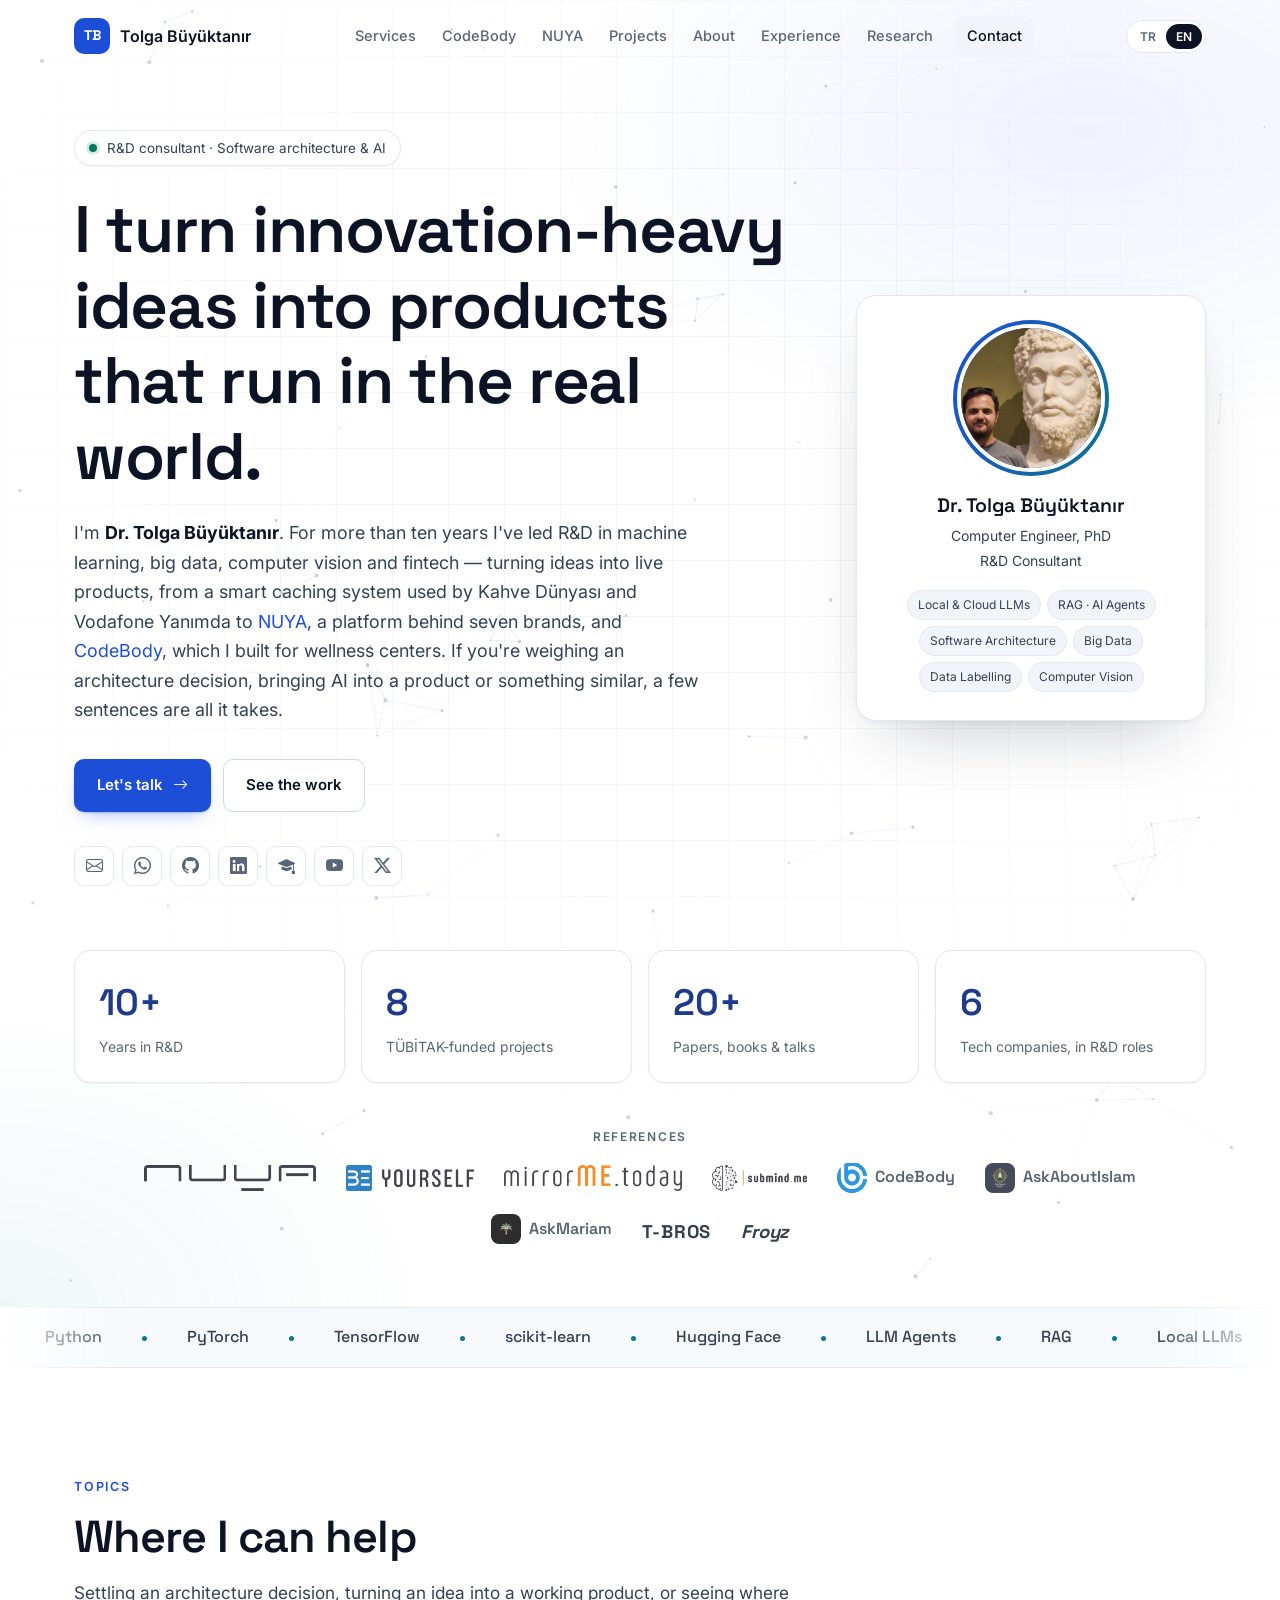
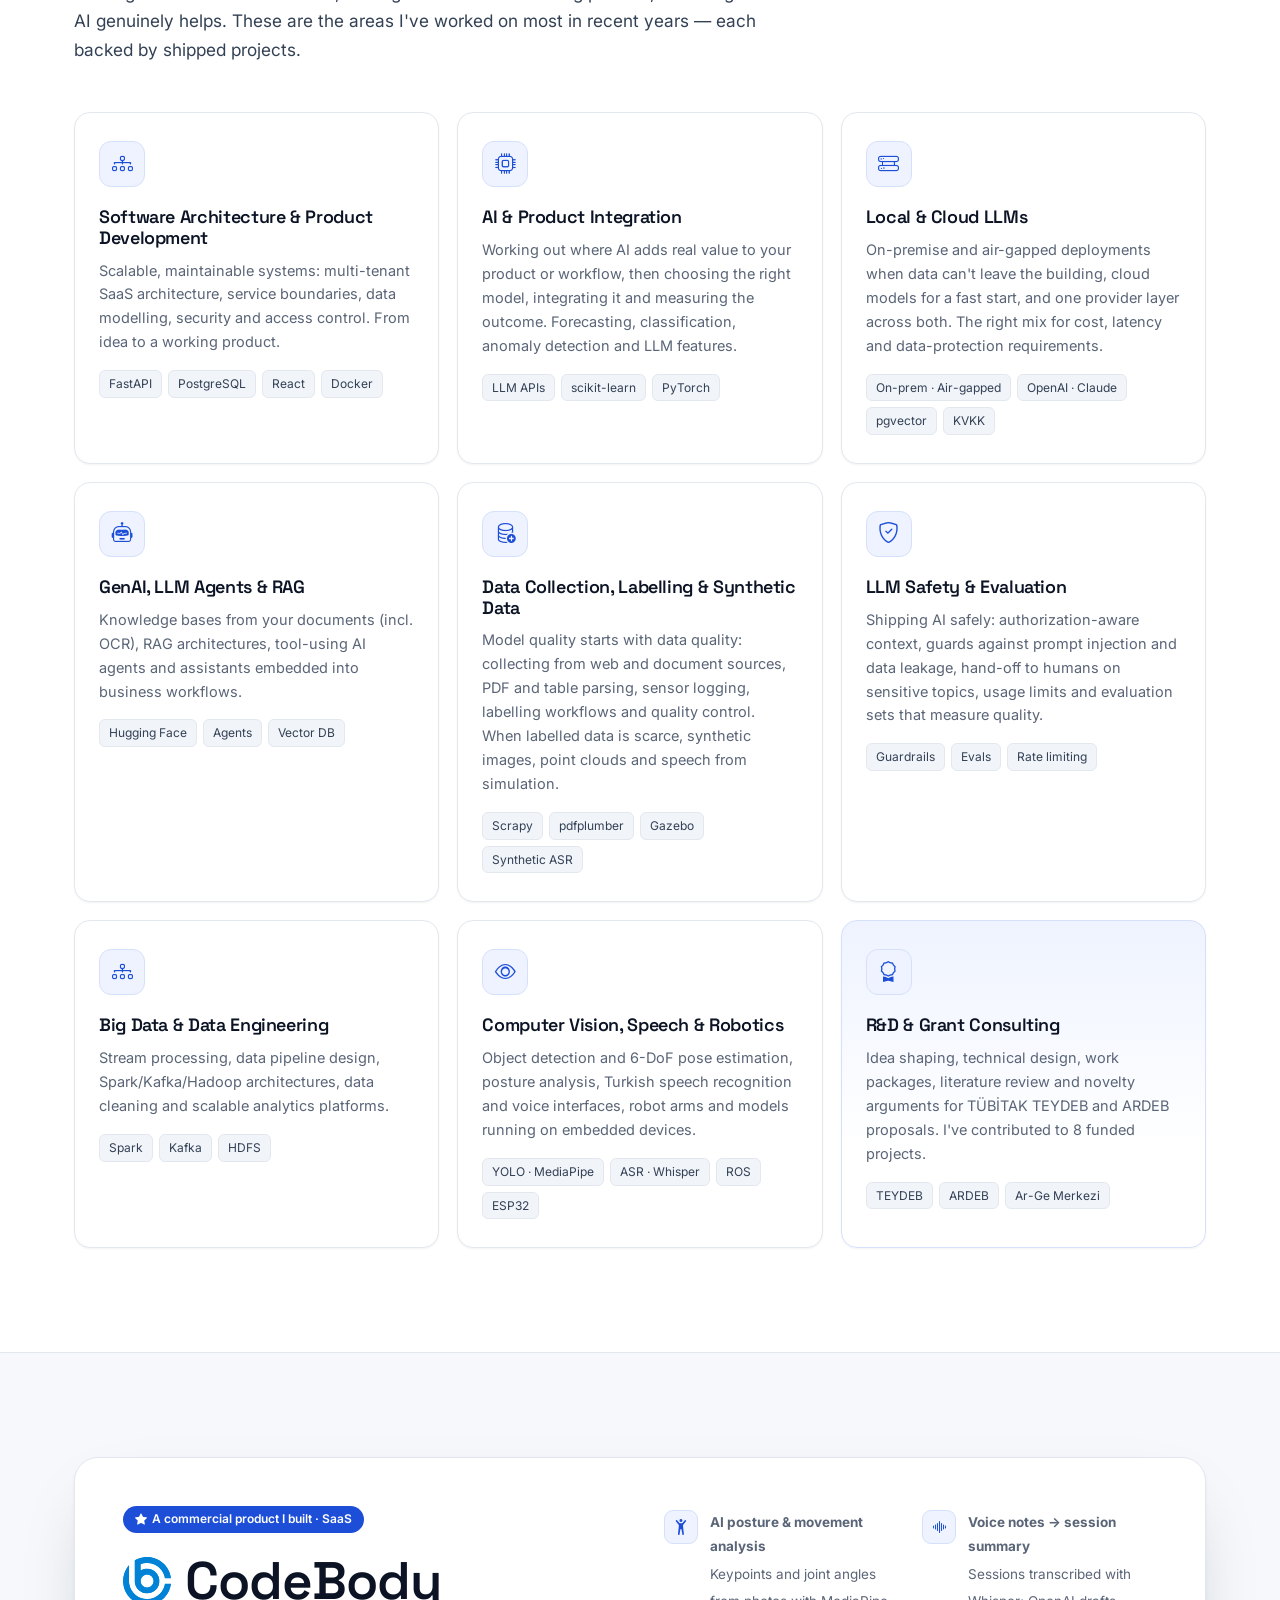
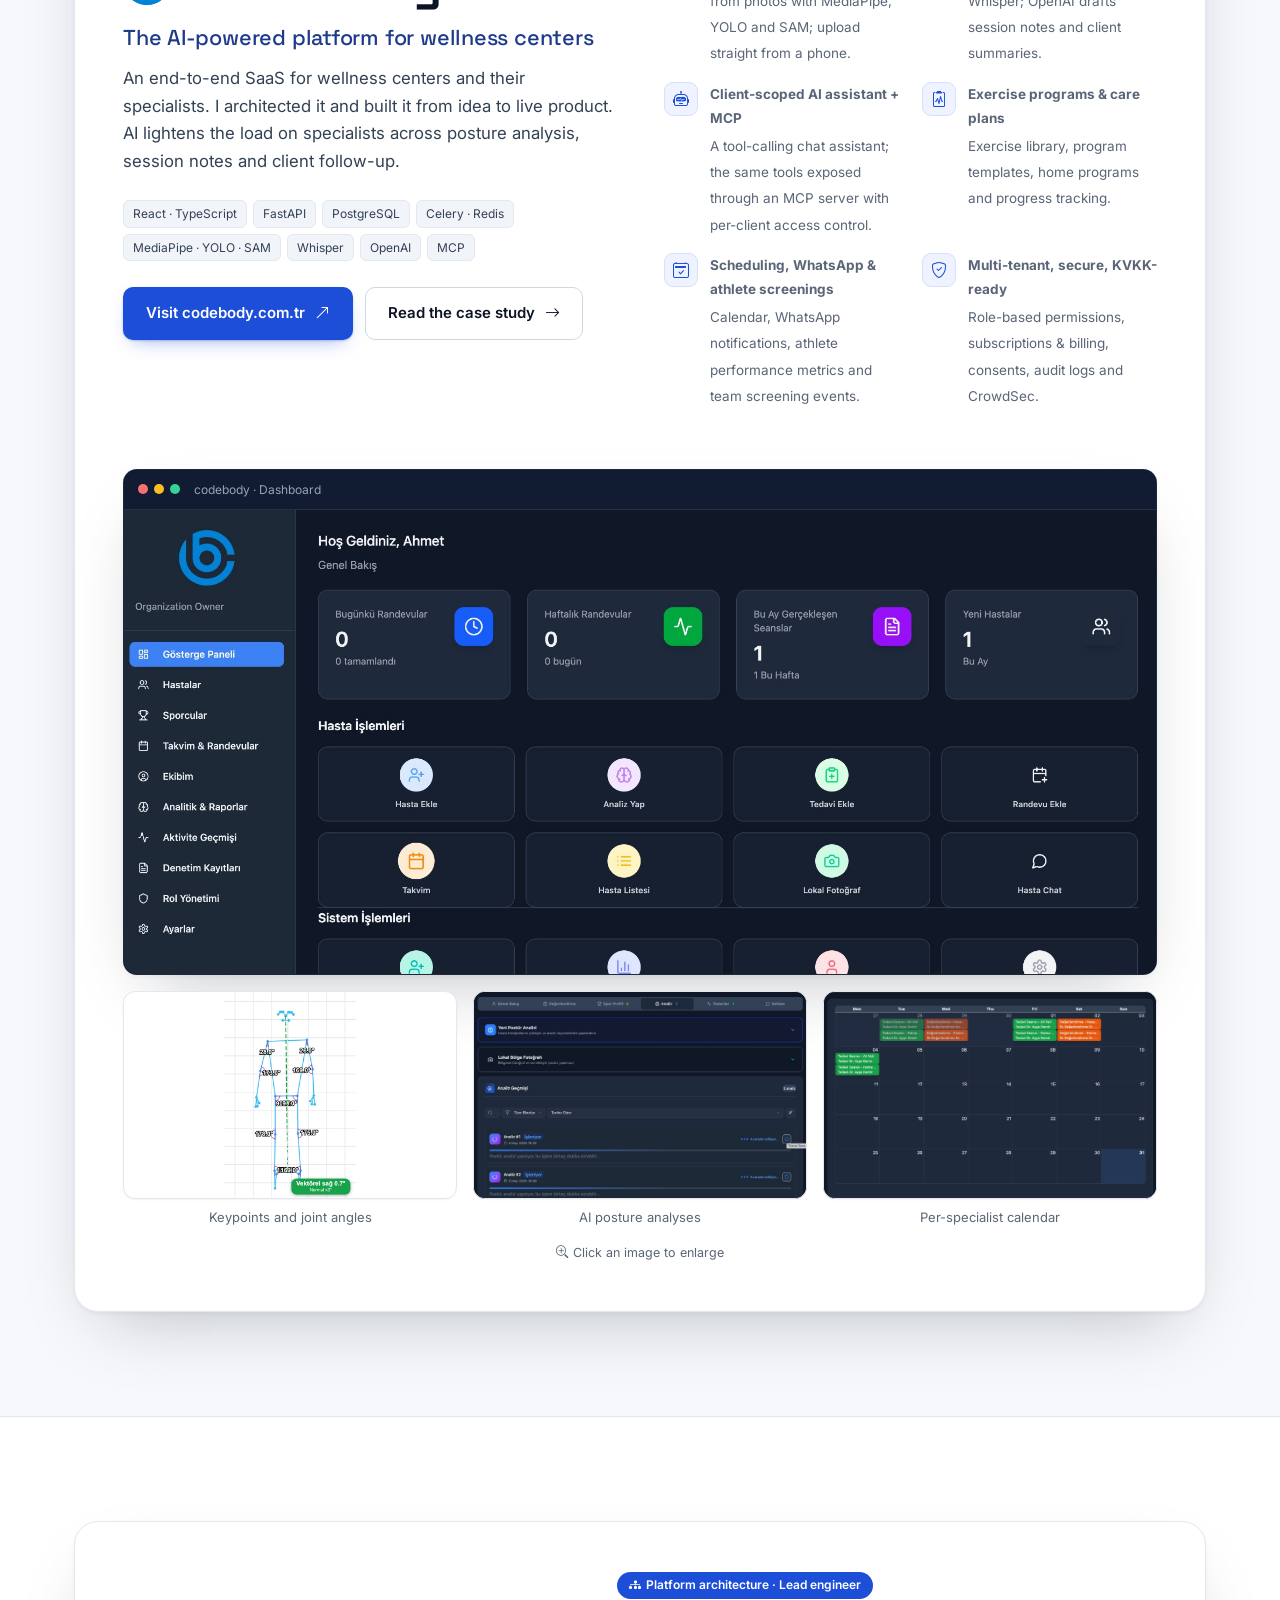
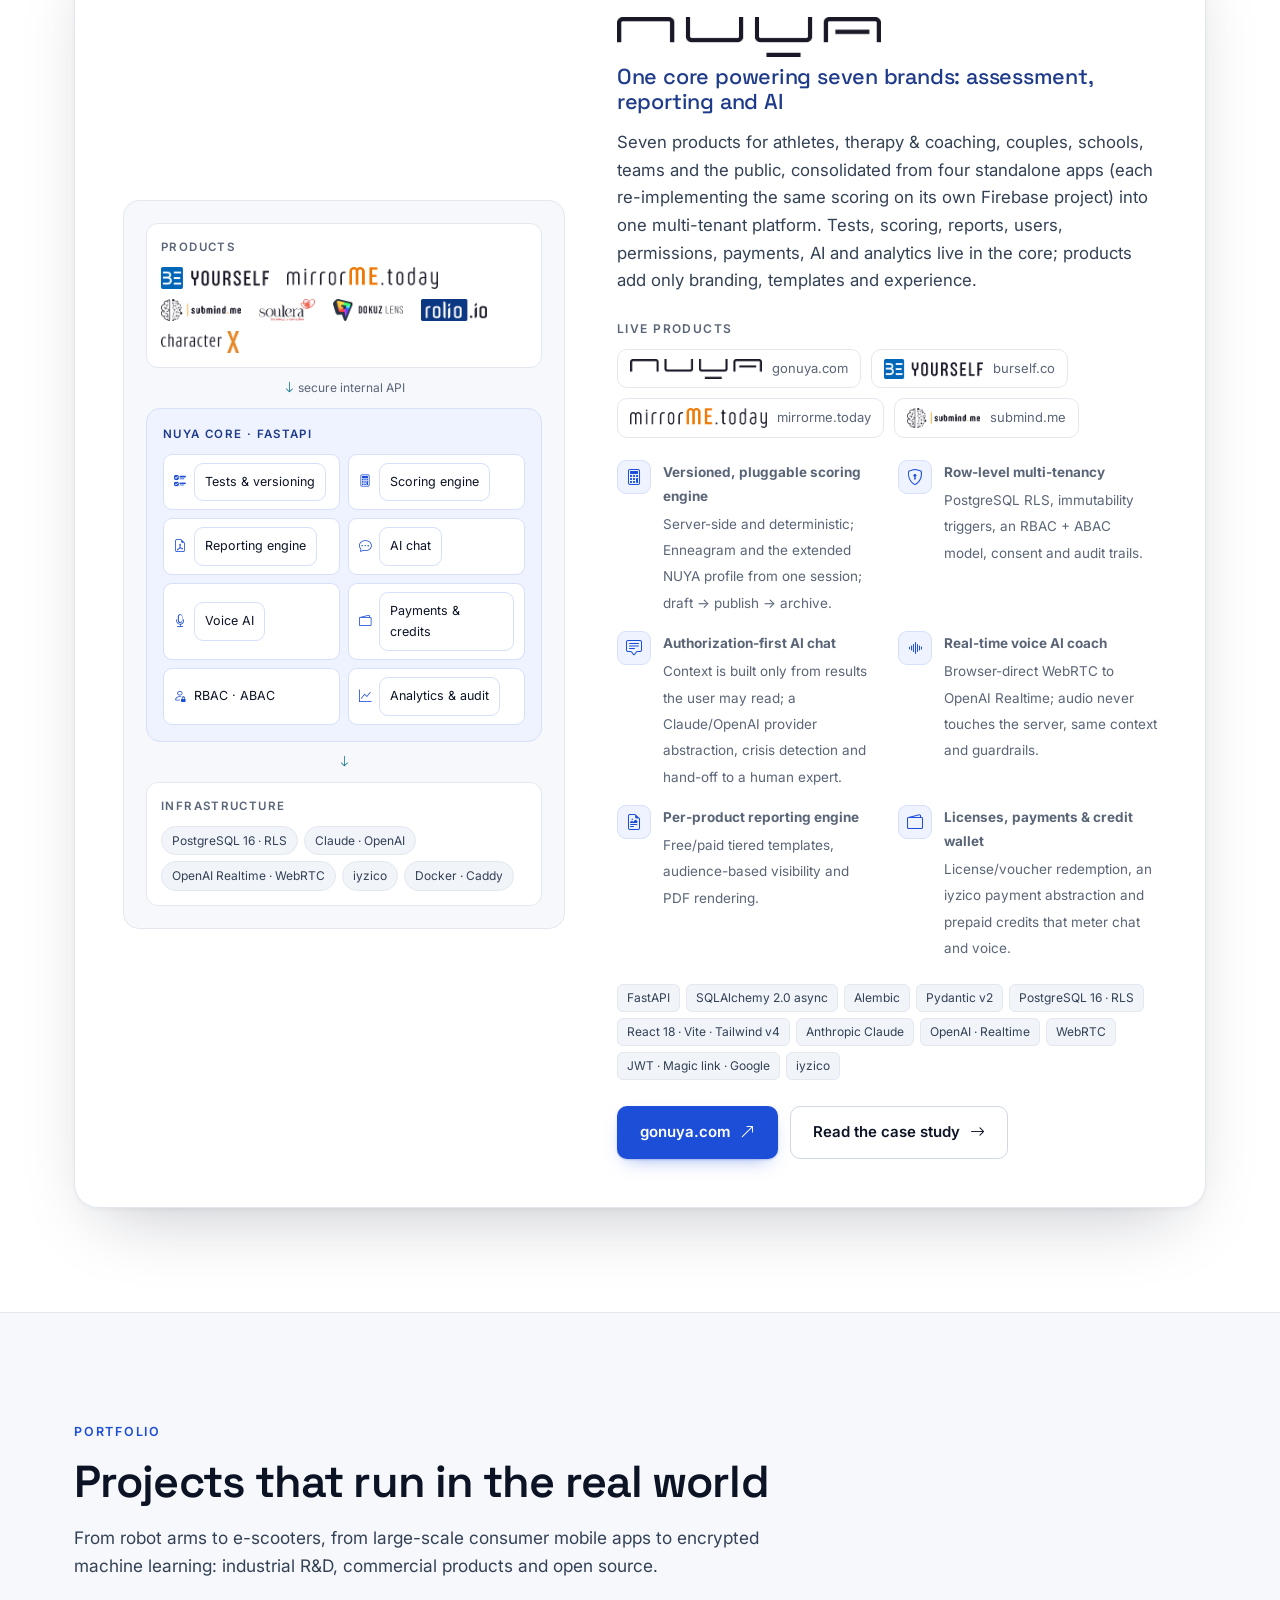
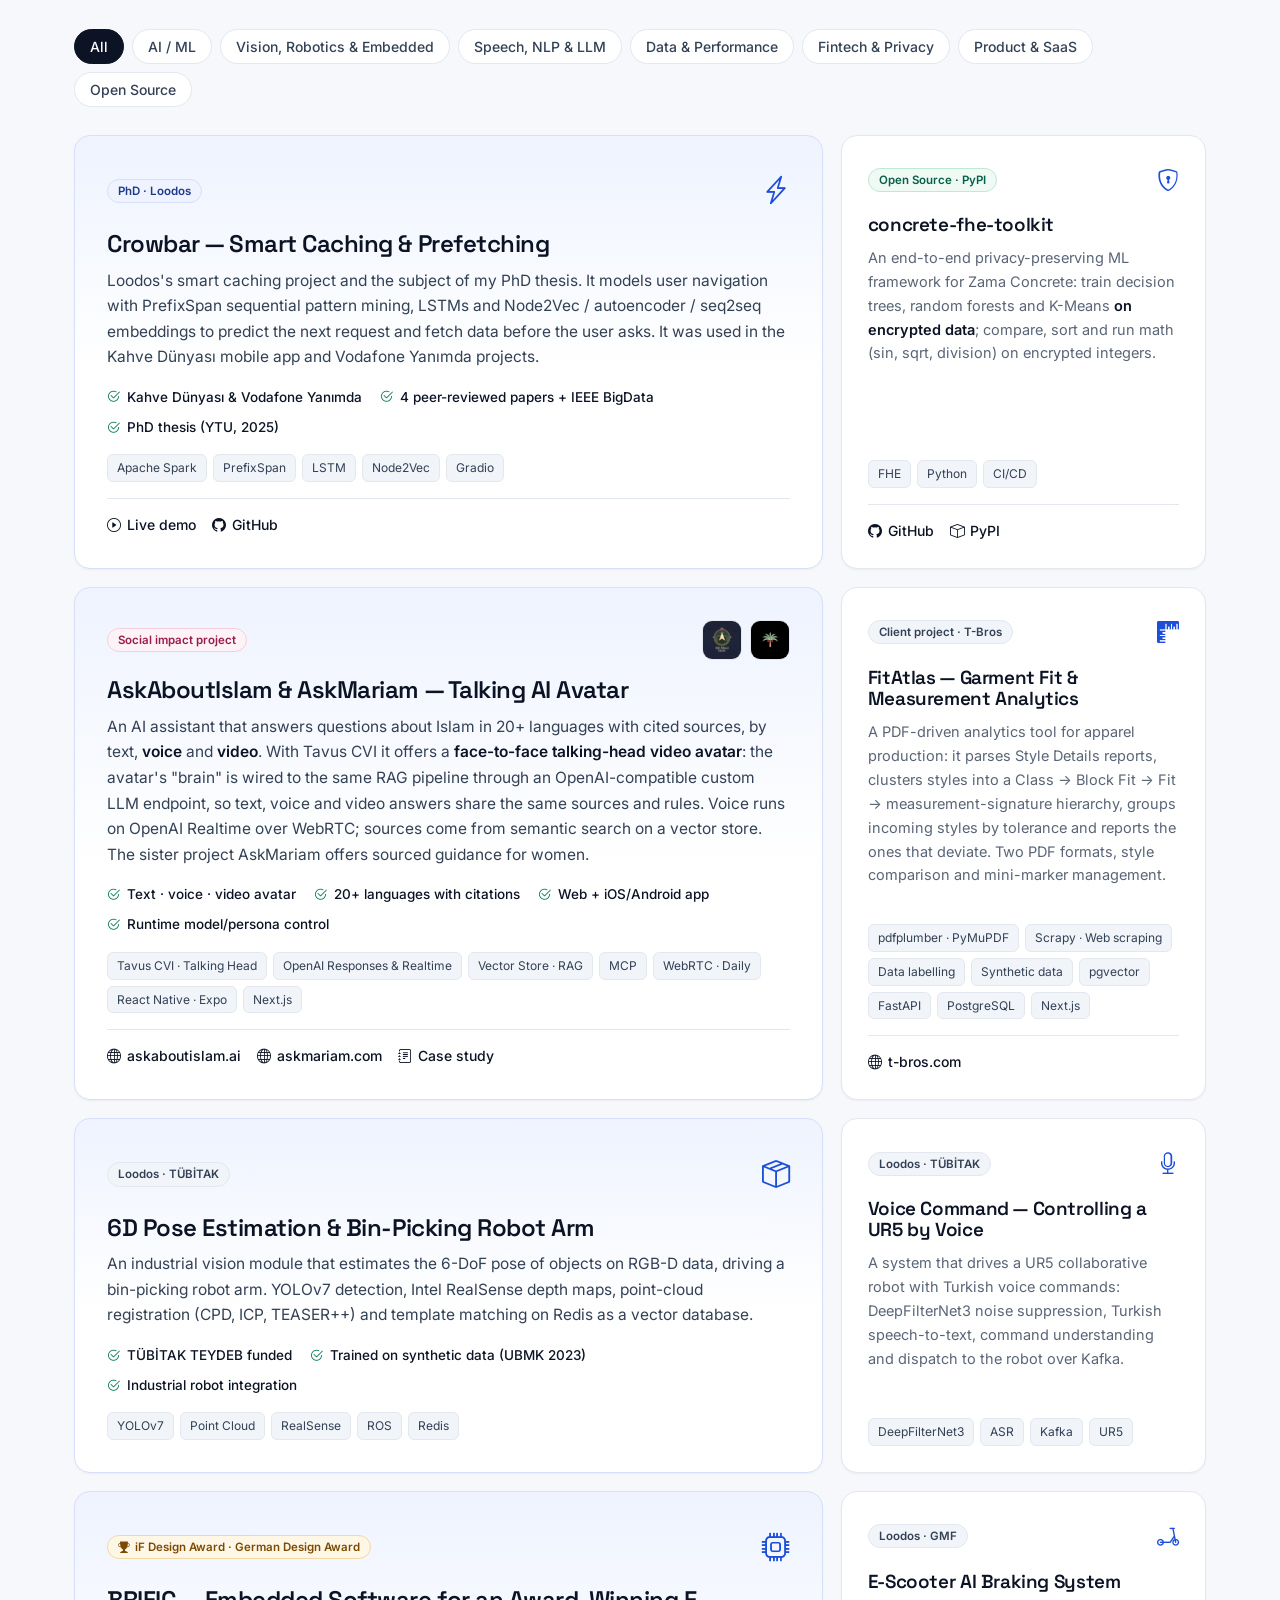
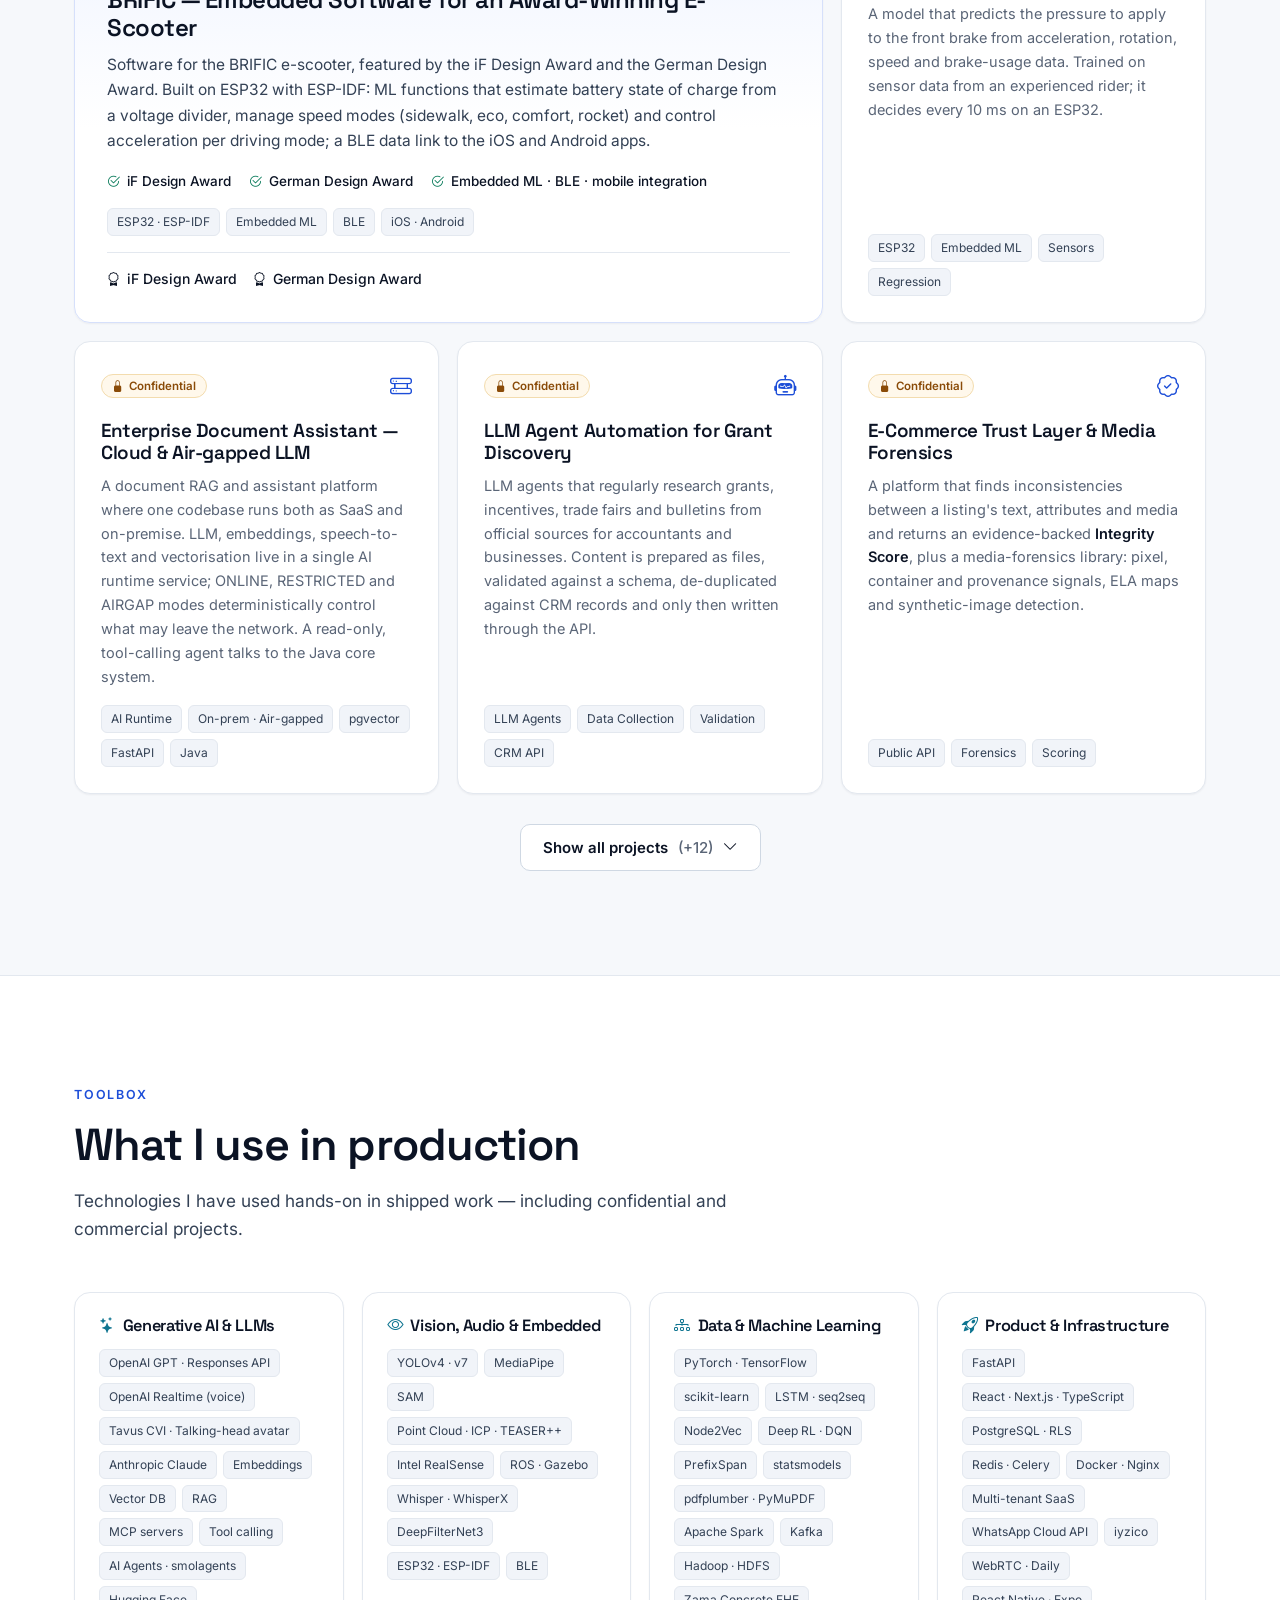
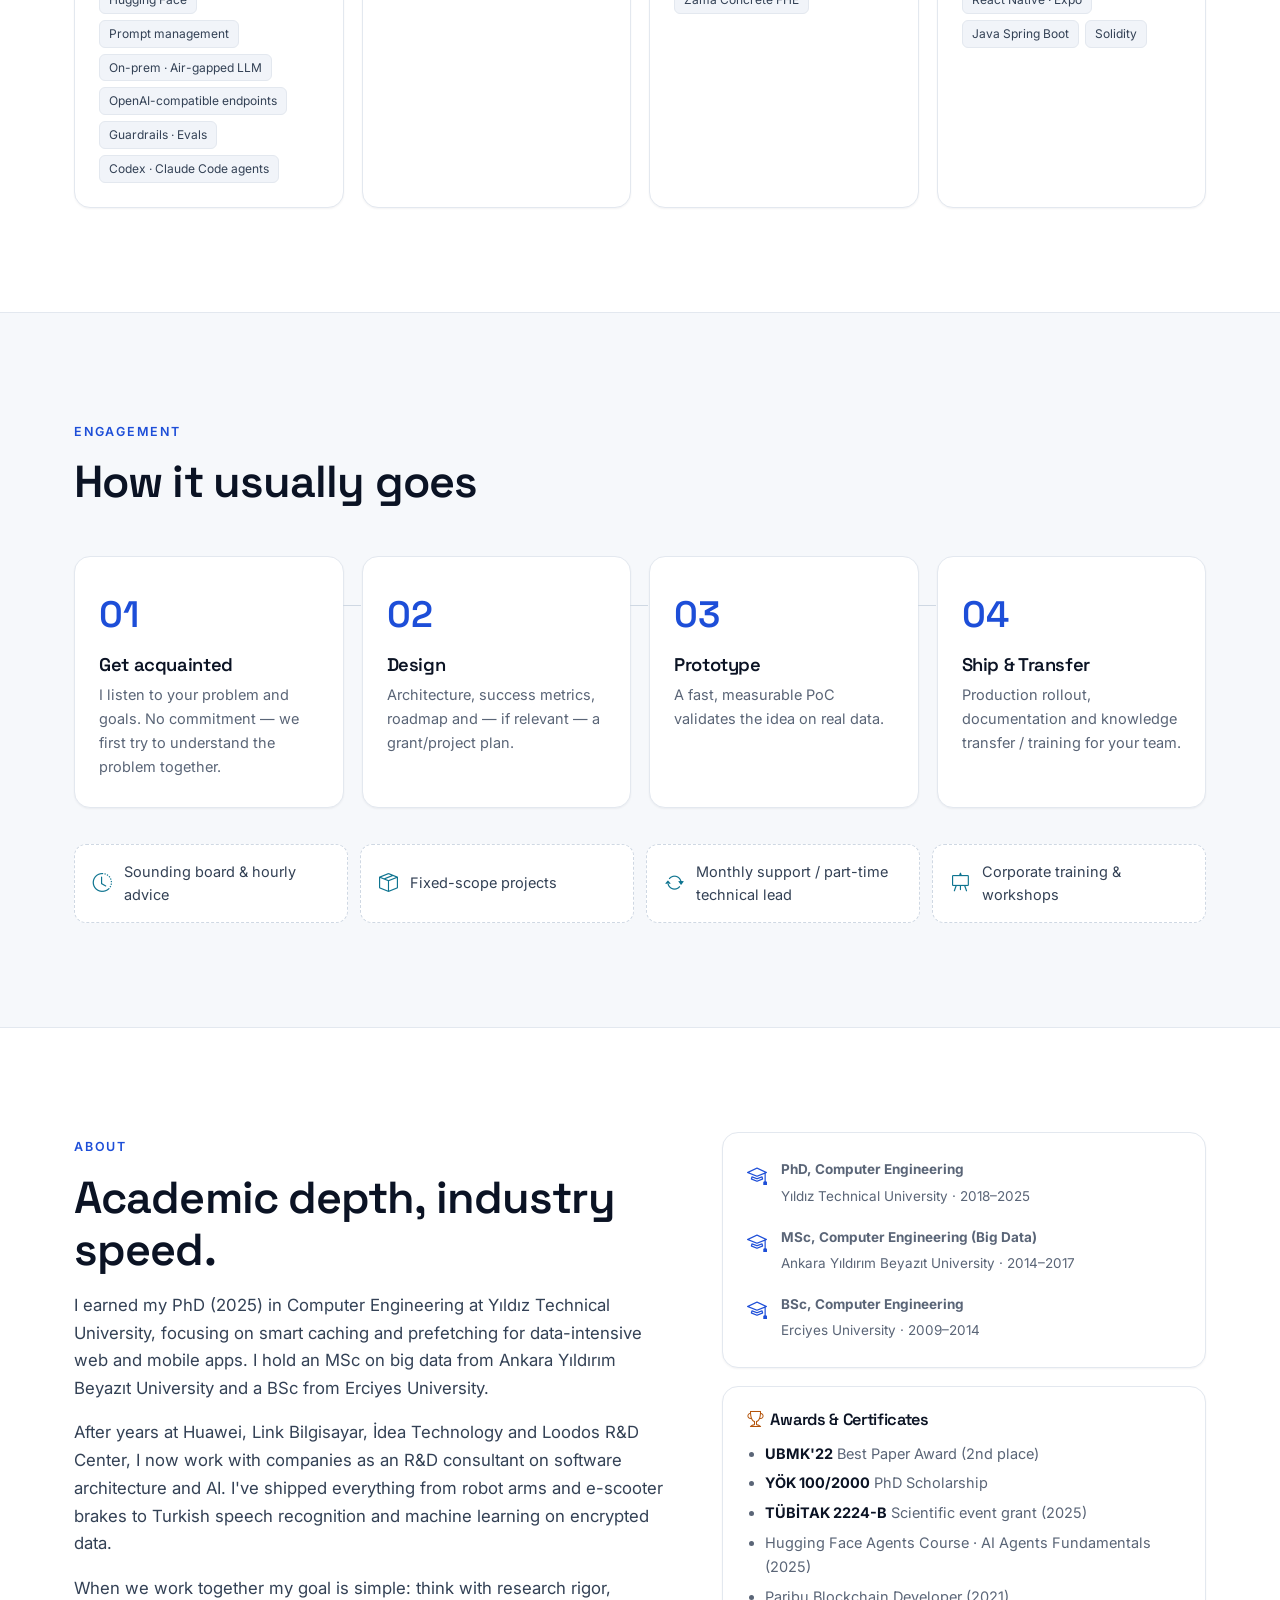
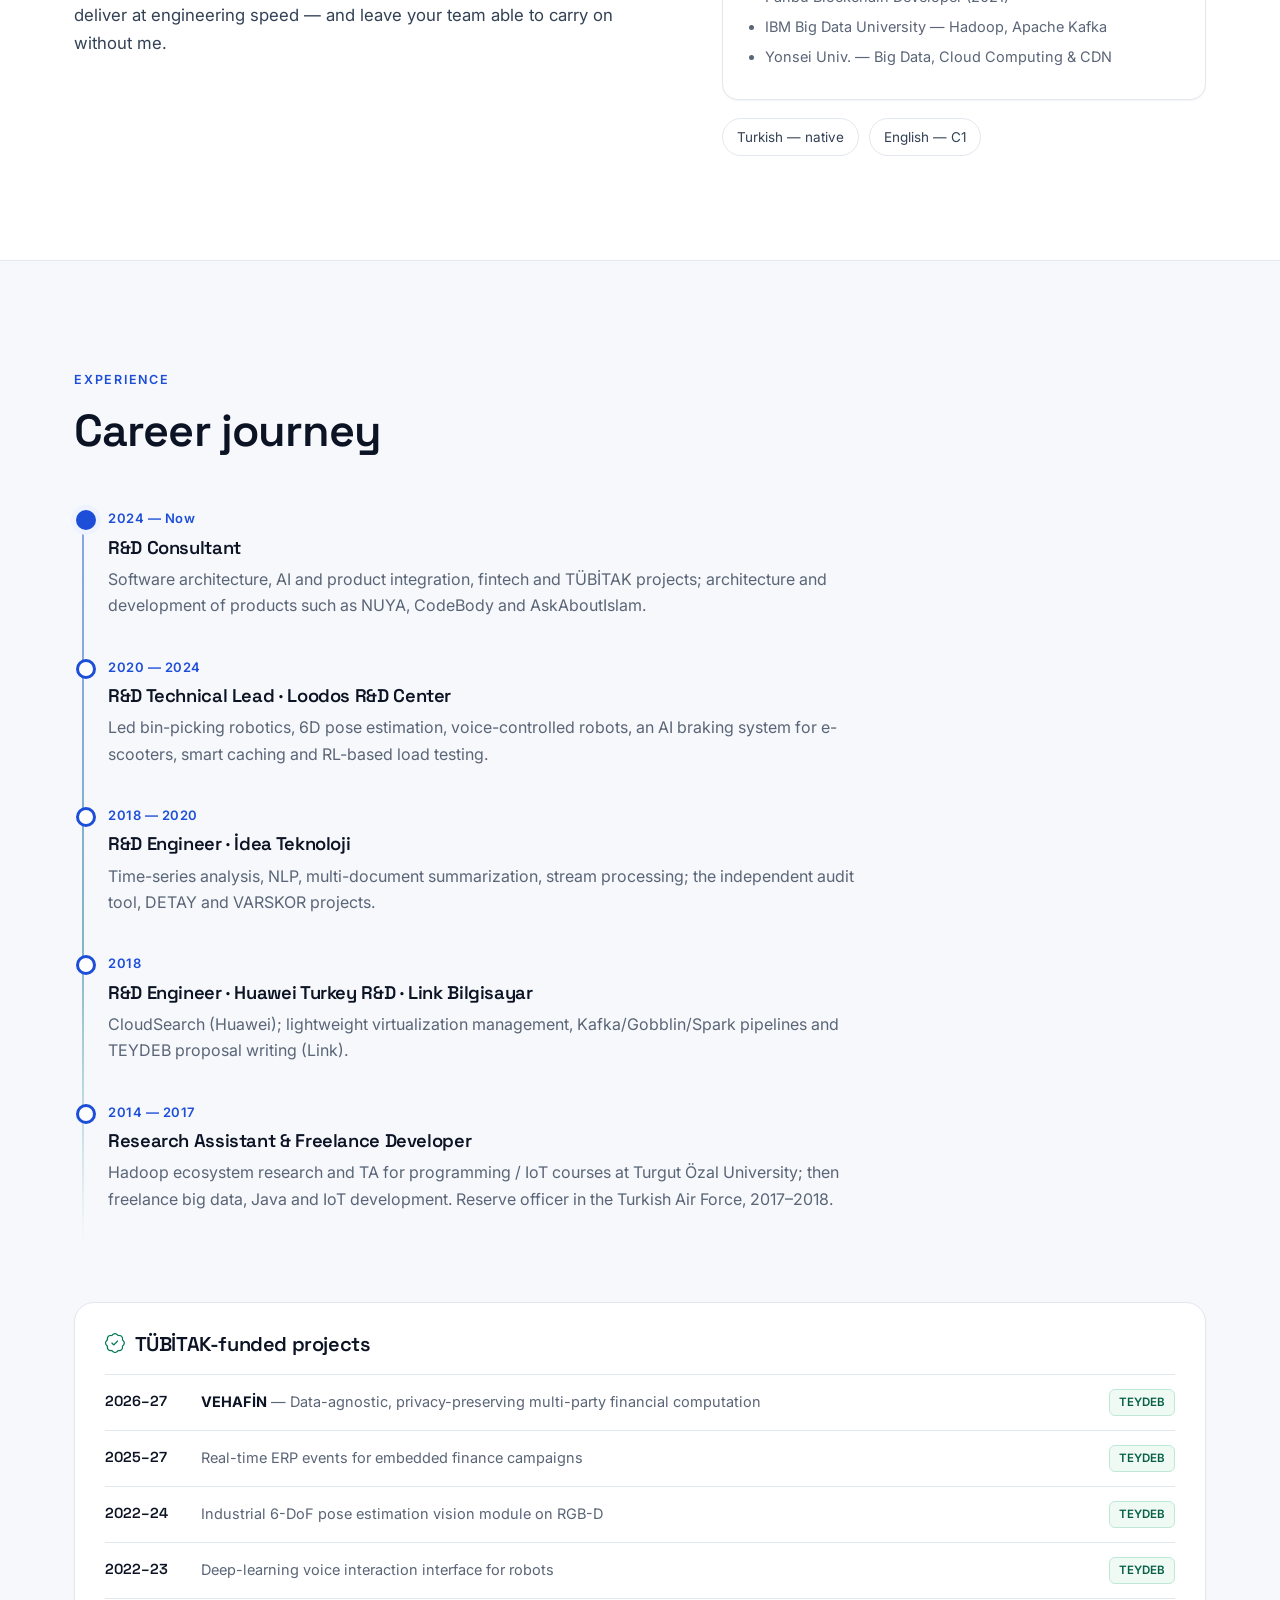
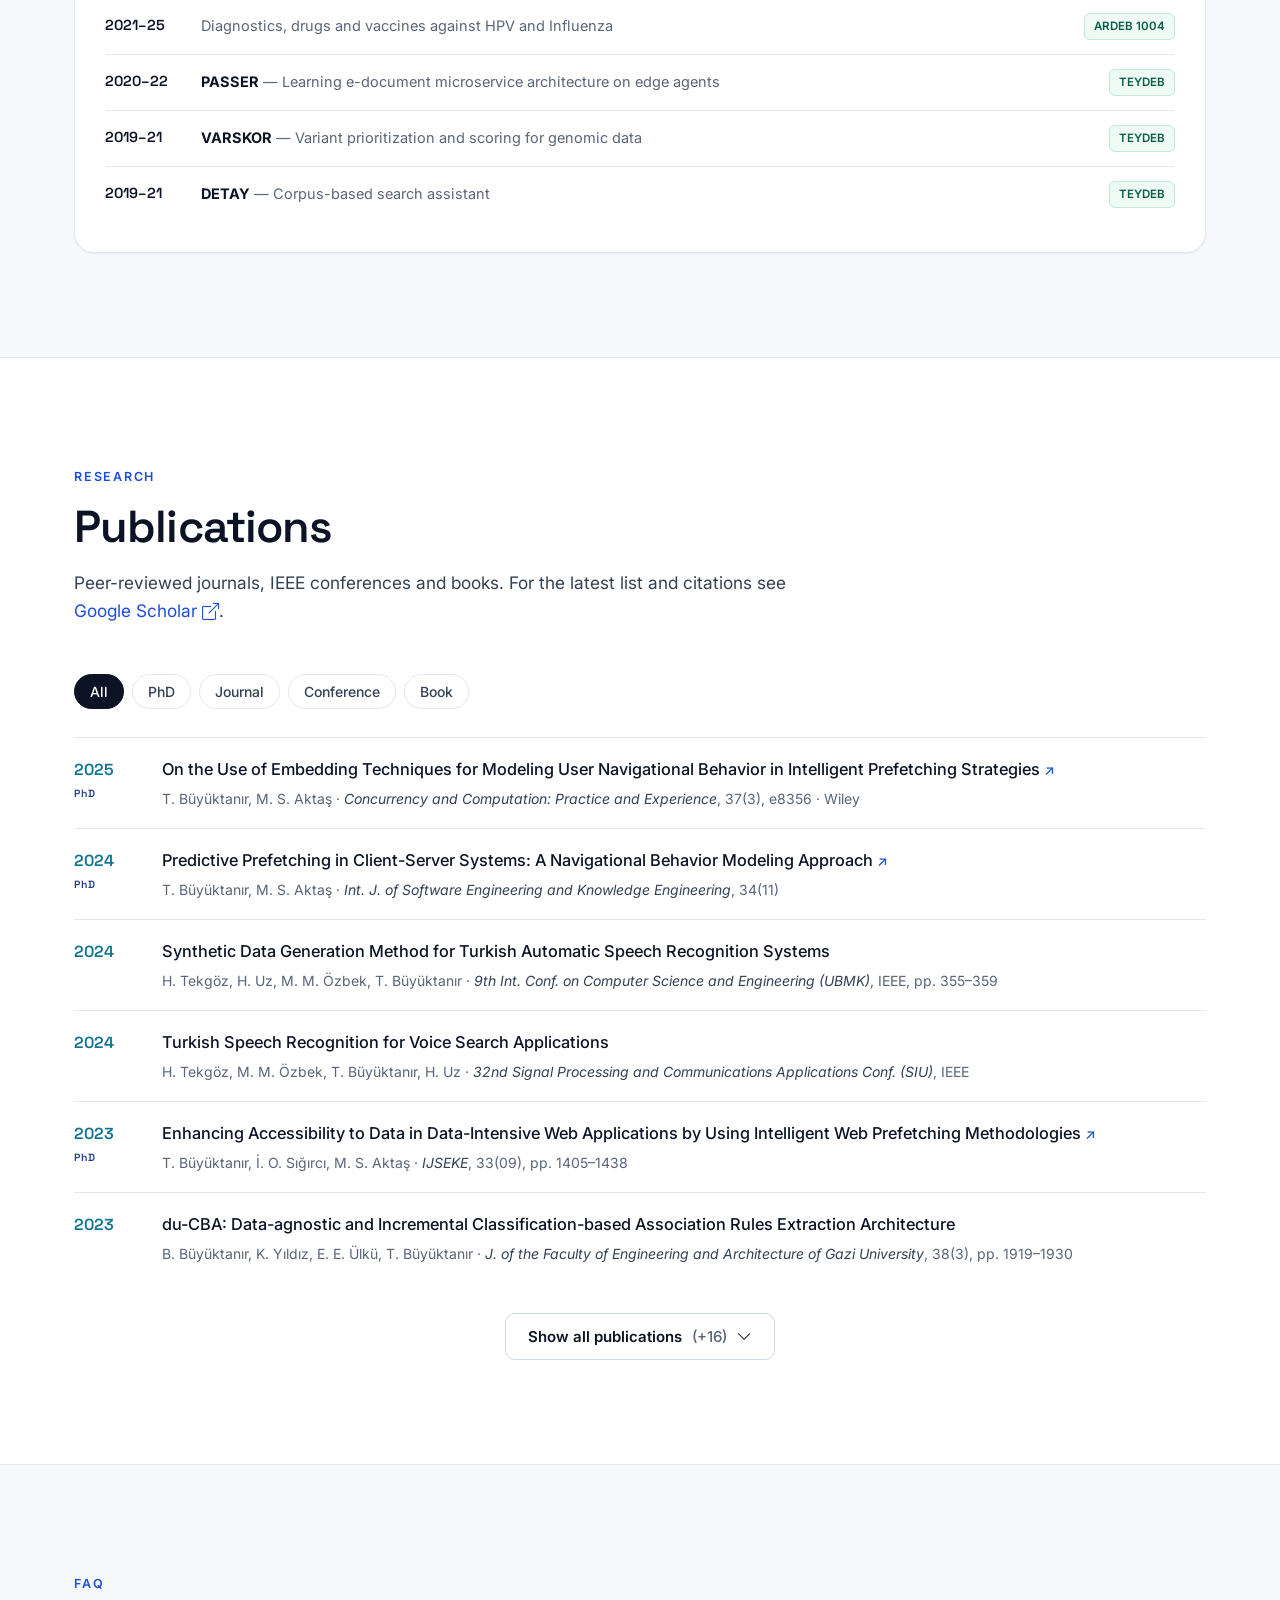
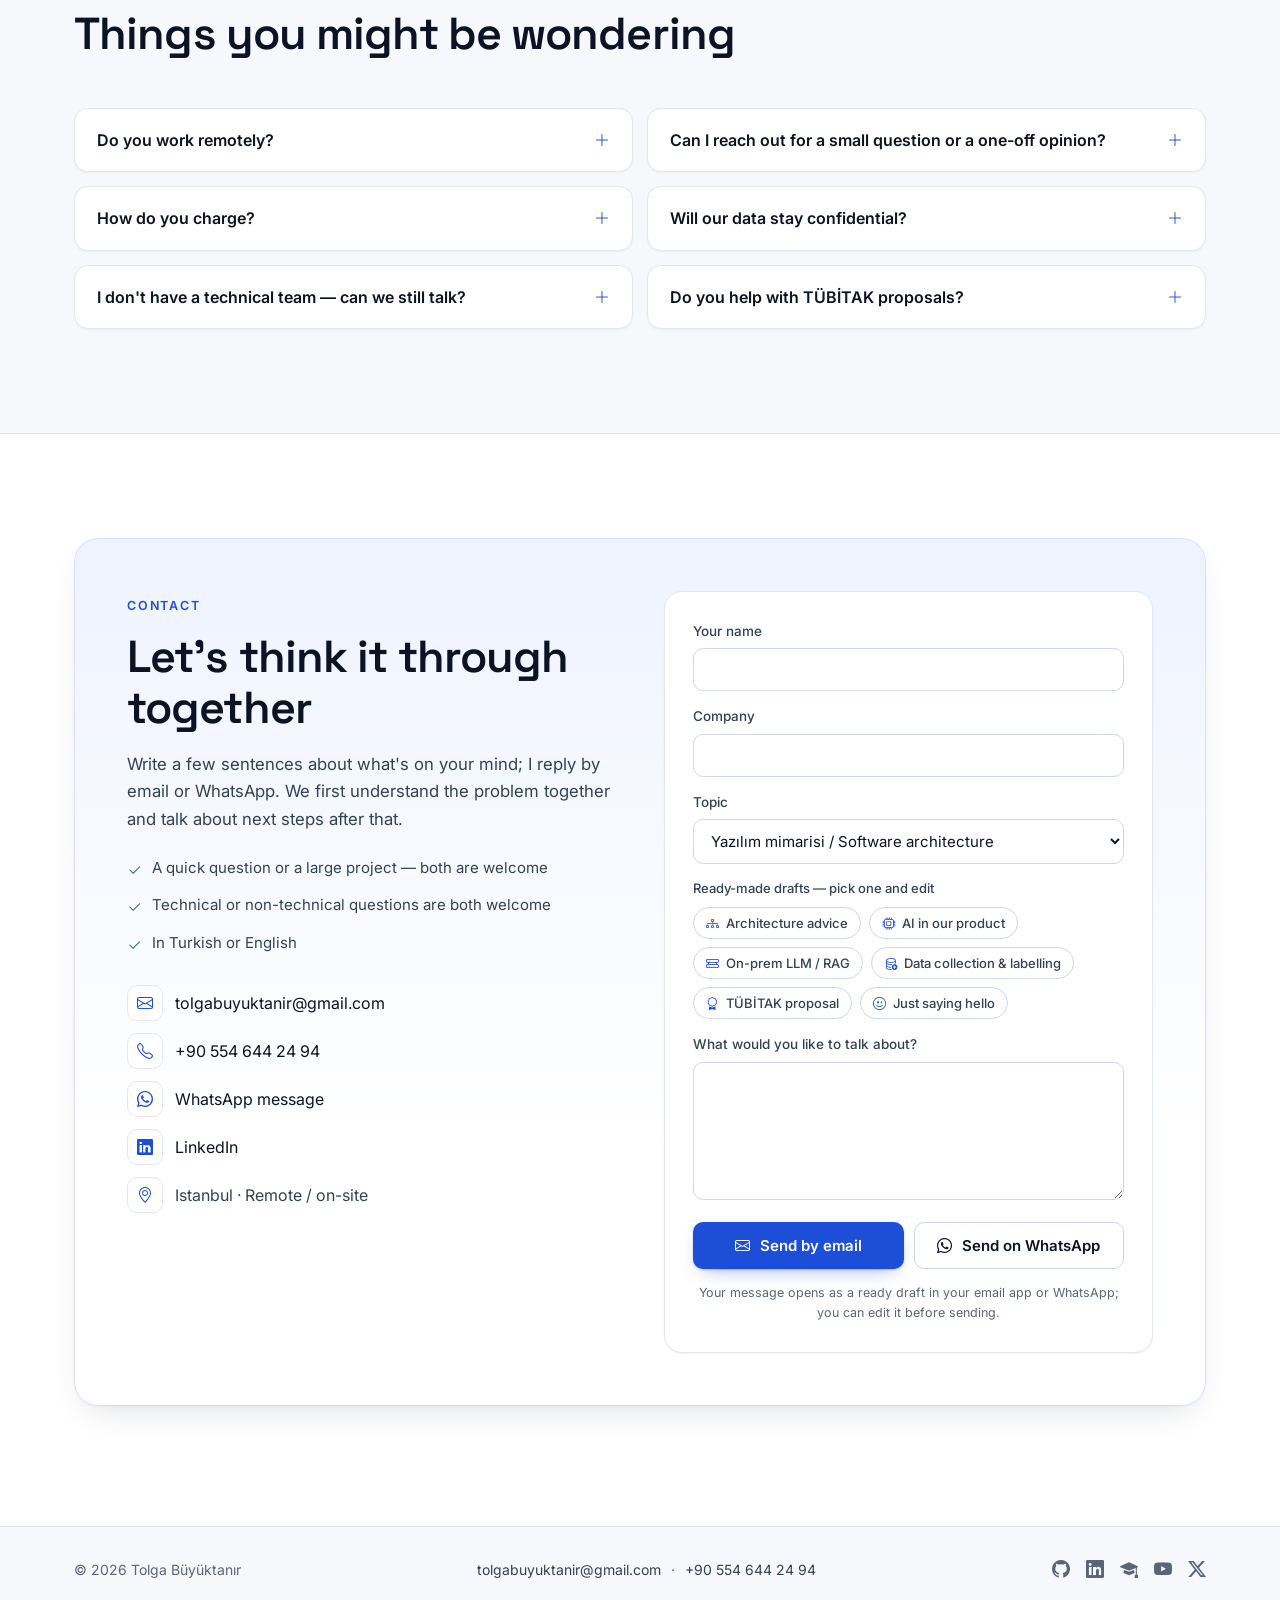
==== commit 89cb7826: "Sharpen positioning copy, trim services and projects, add BRIFIC awards Copy and structure reviewed " ====
--- a/index.html
+++ b/index.html
@@ -64,10 +64,10 @@
                 <span class="brand-text">Tolga Büyüktanır</span>
             </a>
             <nav class="nav-links" id="navLinks">
+                <a href="#services"><span data-l="tr">Hizmetler</span><span data-l="en">Services</span></a>
                 <a href="#codebody">CodeBody</a>
                 <a href="#nuya">NUYA</a>
                 <a href="#projects"><span data-l="tr">Projeler</span><span data-l="en">Projects</span></a>
-                <a href="#services"><span data-l="tr">Hizmetler</span><span data-l="en">Services</span></a>
                 <a href="#about"><span data-l="tr">Hakkımda</span><span data-l="en">About</span></a>
                 <a href="#experience"><span data-l="tr">Deneyim</span><span data-l="en">Experience</span></a>
                 <a href="#research"><span data-l="tr">Yayınlar</span><span data-l="en">Research</span></a>
@@ -93,24 +93,12 @@
                 <div class="hero-copy">
                     <span class="eyebrow">
                         <span class="pulse"></span>
-                        <span data-l="tr">Yeni projeler üzerine konuşmaya açığım</span>
-                        <span data-l="en">Open to conversations about new projects</span>
+                        <span data-l="tr">Ar-Ge danışmanı · Yazılım mimarisi &amp; yapay zekâ</span>
+                        <span data-l="en">R&amp;D consultant · Software architecture &amp; AI</span>
                     </span>
-                    <h1>
-                        <span data-l="tr">Fikirden üretime:<span class="typed-line"><span class="grad" id="typed">yazılım mimarisi</span></span>ile sade ve sağlam çözümler.</span>
-                        <span data-l="en">From idea to production:<span class="typed-line"><span class="grad" id="typedEn">software architecture</span></span>built simple and solid.</span>
-                    </h1>
+                    <h1><span data-l="tr">Yenilik gerektiren işleri sahada çalışan ürünlere dönüştürüyorum.</span><span data-l="en">I turn innovation-heavy ideas into products that run in the real world.</span></h1>
                     <p class="lead">
-                        <span data-l="tr">Ben <strong>Dr. Tolga Büyüktanır</strong>. 10 yılı aşkın süredir makine öğrenmesi, büyük
-                            veri, bilgisayarlı görü, konuşma tanıma ve fintech alanlarında Ar-Ge projeleri yürütüyorum.
-                            Esenlik merkezleri için yapay zekâ destekli platform <a href="#codebody">CodeBody</a>'yi geliştirdim.
-                            Bir yazılım mimarisi, yapay zekânın ürüne entegrasyonu ya da benzer bir problem üzerine
-                            düşünüyorsanız fikir alışverişi yapmaktan memnuniyet duyarım.</span>
-                        <span data-l="en">I'm <strong>Dr. Tolga Büyüktanır</strong>. For more than 10 years I have led R&amp;D in
-                            machine learning, big data, computer vision, speech recognition and fintech. I built
-                            <a href="#codebody">CodeBody</a>, an AI-powered platform for wellness centers. If you're thinking
-                            through a software architecture, bringing AI into a product or a similar problem, I'd be glad
-                            to exchange ideas.</span>
+                        <span data-l="tr">Ben <strong>Dr. Tolga Büyüktanır</strong>. 10 yılı aşkın süredir makine öğrenmesi, büyük veri, bilgisayarlı görü ve fintech alanlarında Ar-Ge projeleri yürütüyorum. Kahve Dünyası ve Vodafone Yanımda'da kullanılan akıllı önbellek sisteminden yedi markayı taşıyan <a href="#nuya">NUYA</a> platformuna, esenlik merkezleri için geliştirdiğim <a href="#codebody">CodeBody</a>'ye kadar fikirleri canlı ürünlere dönüştürdüm. Bir mimari karar, yapay zekânın ürüne entegrasyonu ya da benzer bir problem üzerinde düşünüyorsanız birkaç cümle yazmanız yeterli.</span><span data-l="en">I'm <strong>Dr. Tolga Büyüktanır</strong>. For more than ten years I've led R&amp;D in machine learning, big data, computer vision and fintech — turning ideas into live products, from a smart caching system used by Kahve Dünyası and Vodafone Yanımda to <a href="#nuya">NUYA</a>, a platform behind seven brands, and <a href="#codebody">CodeBody</a>, which I built for wellness centers. If you're weighing an architecture decision, bringing AI into a product or something similar, a few sentences are all it takes.</span>
                     </p>
                     <div class="hero-actions">
                         <a href="#contact" class="btn btn-primary">
@@ -142,7 +130,7 @@
                         <span><span data-l="tr">Bilgisayar Mühendisi</span><span data-l="en">Computer Engineer, PhD</span></span>
                         <span class="muted"><span data-l="tr">Ar-Ge Danışmanı</span><span data-l="en">R&amp;D Consultant</span></span>
                     </div>
-                    <div class="chip-row"><span class="chip">Lokal &amp; Bulut LLM</span><span class="chip">RAG · AI Ajanları</span><span class="chip">Yazılım Mimarisi</span><span class="chip">Büyük Veri</span><span class="chip">Veri Etiketleme</span><span class="chip">Bilgisayarlı Görü</span></div>
+                    <div class="chip-row"><span class="chip"><span data-l="tr">Lokal &amp; Bulut LLM</span><span data-l="en">Local &amp; Cloud LLMs</span></span><span class="chip"><span data-l="tr">RAG · AI Ajanları</span><span data-l="en">RAG · AI Agents</span></span><span class="chip"><span data-l="tr">Yazılım Mimarisi</span><span data-l="en">Software Architecture</span></span><span class="chip"><span data-l="tr">Büyük Veri</span><span data-l="en">Big Data</span></span><span class="chip"><span data-l="tr">Veri Etiketleme</span><span data-l="en">Data Labelling</span></span><span class="chip"><span data-l="tr">Bilgisayarlı Görü</span><span data-l="en">Computer Vision</span></span></div>
                 </div>
             </div>
 
@@ -152,10 +140,10 @@
                         <span class="label"><span data-l="tr">Yıl Ar-Ge deneyimi</span><span data-l="en">Years in R&D</span></span></div>
                     <div class="stat"><span class="num" data-count="8">0</span>
                         <span class="label"><span data-l="tr">TÜBİTAK destekli proje</span><span data-l="en">TÜBİTAK-funded projects</span></span></div>
-                    <div class="stat"><span class="num" data-count="25" data-suffix="+">0</span>
+                    <div class="stat"><span class="num" data-count="20" data-suffix="+">0</span>
                         <span class="label"><span data-l="tr">Yayın, kitap &amp; bildiri</span><span data-l="en">Papers, books &amp; talks</span></span></div>
                     <div class="stat"><span class="num" data-count="6">0</span>
-                        <span class="label"><span data-l="tr">Teknoloji şirketinde Ar-Ge</span><span data-l="en">Tech companies served</span></span></div>
+                        <span class="label"><span data-l="tr">Teknoloji şirketinde Ar-Ge</span><span data-l="en">Tech companies, in R&amp;D roles</span></span></div>
                 </div>
             </div>
             <div class="container">
@@ -179,6 +167,91 @@
                 <span>Solidity</span><span>Java Spring Boot</span><span>React</span><span>Docker</span><span>ESP32</span>
             </div>
         </div>
+
+        <!-- ============ SERVICES ============ -->
+        <section class="section" id="services">
+            <div class="container">
+                <div class="section-head reveal">
+                    <span class="kicker"><span data-l="tr">Konular</span><span data-l="en">Topics</span></span>
+                    <h2><span data-l="tr">Hangi konularda yardımcı olabilirim?</span><span data-l="en">Where I can help</span></h2>
+                    <p><span data-l="tr">Bir mimari kararı netleştirmek, bir fikri çalışan ürüne dönüştürmek ya da yapay zekânın nerede gerçekten işe yaradığını görmek. Aşağıdaki başlıklar son yıllarda en çok çalıştığım ve her biri canlı projelere dayanan konular.</span><span data-l="en">Settling an architecture decision, turning an idea into a working product, or seeing where AI genuinely helps. These are the areas I've worked on most in recent years — each backed by shipped projects.</span></p>
+                </div>
+
+                <div class="services">
+                    <article class="service reveal">
+                        <div class="service-icon"><i class="bi bi-diagram-3"></i></div>
+                        <h3><span data-l="tr">Yazılım Mimarisi &amp; Ürün Geliştirme</span><span data-l="en">Software Architecture &amp; Product Development</span></h3>
+                        <p><span data-l="tr">Ölçeklenebilir ve bakımı kolay sistemler: çok kiracılı SaaS mimarisi, servis sınırları, veri modeli, güvenlik ve yetkilendirme. Fikirden çalışan ürüne kadar.</span><span data-l="en">Scalable, maintainable systems: multi-tenant SaaS architecture, service boundaries, data modelling, security and access control. From idea to a working product.</span></p>
+                        <ul class="tags"><li>FastAPI</li><li>PostgreSQL</li><li>React</li><li>Docker</li></ul>
+                    </article>
+
+                    <article class="service reveal">
+                        <div class="service-icon"><i class="bi bi-cpu"></i></div>
+                        <h3><span data-l="tr">Yapay Zekâ &amp; Ürün Entegrasyonu</span><span data-l="en">AI &amp; Product Integration</span></h3>
+                        <p><span data-l="tr">Yapay zekânın ürününüze ya da iş akışınıza nerede değer katacağını birlikte belirlemek; doğru modeli seçmek, entegre etmek ve sonucunu ölçmek. Tahmin, sınıflandırma, anomali tespiti ve LLM özellikleri.</span><span data-l="en">Working out where AI adds real value to your product or workflow, then choosing the right model, integrating it and measuring the outcome. Forecasting, classification, anomaly detection and LLM features.</span></p>
+                        <ul class="tags"><li>LLM APIs</li><li>scikit-learn</li><li>PyTorch</li></ul>
+                    </article>
+
+                    <article class="service reveal">
+                        <div class="service-icon"><i class="bi bi-hdd-rack"></i></div>
+                        <h3><span data-l="tr">Lokal &amp; Bulut LLM Çözümleri</span><span data-l="en">Local &amp; Cloud LLMs</span></h3>
+                        <p><span data-l="tr">Verinin dışarı çıkamadığı durumlar için kurum içi ve internetsiz (air-gapped) kurulumlar, hızlı başlangıç için bulut modelleri, ikisi arasında tek bir sağlayıcı katmanı. Maliyet, gecikme ve KVKK dengesine göre doğru karışım.</span><span data-l="en">On-premise and air-gapped deployments when data can't leave the building, cloud models for a fast start, and one provider layer across both. The right mix for cost, latency and data-protection requirements.</span></p>
+                        <ul class="tags"><li>On-prem · Air-gapped</li><li>OpenAI · Claude</li><li>pgvector</li><li>KVKK</li></ul>
+                    </article>
+
+                    <article class="service reveal">
+                        <div class="service-icon"><i class="bi bi-robot"></i></div>
+                        <h3><span data-l="tr">Üretken AI, LLM Ajanları &amp; RAG</span><span data-l="en">GenAI, LLM Agents &amp; RAG</span></h3>
+                        <p><span data-l="tr">Kurumsal dokümanlarınızdan bilgi tabanı (OCR dâhil), RAG mimarileri,
+                                araç kullanan AI ajanları ve iş süreçlerine entegre asistanlar.</span>
+                            <span data-l="en">Knowledge bases from your documents (incl. OCR), RAG architectures,
+                                tool-using AI agents and assistants embedded into business workflows.</span></p>
+                        <ul class="tags"><li>Hugging Face</li><li>Agents</li><li>Vector DB</li></ul>
+                    </article>
+
+                    <article class="service reveal">
+                        <div class="service-icon"><i class="bi bi-database-add"></i></div>
+                        <h3><span data-l="tr">Veri Toplama, Etiketleme &amp; Sentetik Veri</span><span data-l="en">Data Collection, Labelling &amp; Synthetic Data</span></h3>
+                        <p><span data-l="tr">Modelin kalitesi verinin kalitesiyle başlar: web ve doküman kaynaklarından veri toplama, PDF ve tablo ayrıştırma, sensör verisi kaydı, etiketleme süreçleri ve kalite kontrolü. Etiketli veri azsa simülasyonla sentetik görüntü, nokta bulutu ve ses verisi.</span><span data-l="en">Model quality starts with data quality: collecting from web and document sources, PDF and table parsing, sensor logging, labelling workflows and quality control. When labelled data is scarce, synthetic images, point clouds and speech from simulation.</span></p>
+                        <ul class="tags"><li>Scrapy</li><li>pdfplumber</li><li>Gazebo</li><li>Synthetic ASR</li></ul>
+                    </article>
+
+                    <article class="service reveal">
+                        <div class="service-icon"><i class="bi bi-shield-check"></i></div>
+                        <h3><span data-l="tr">LLM Güvenliği &amp; Değerlendirme</span><span data-l="en">LLM Safety &amp; Evaluation</span></h3>
+                        <p><span data-l="tr">Yapay zekâyı ürüne güvenle koymak için: yetkiye göre bağlam kurma, prompt injection ve veri sızıntısına karşı korumalar, hassas konularda insana devir, kullanım limitleri ve kaliteyi ölçen değerlendirme setleri.</span><span data-l="en">Shipping AI safely: authorization-aware context, guards against prompt injection and data leakage, hand-off to humans on sensitive topics, usage limits and evaluation sets that measure quality.</span></p>
+                        <ul class="tags"><li>Guardrails</li><li>Evals</li><li>Rate limiting</li></ul>
+                    </article>
+
+                    <article class="service reveal">
+                        <div class="service-icon"><i class="bi bi-diagram-3"></i></div>
+                        <h3><span data-l="tr">Büyük Veri &amp; Veri Mühendisliği</span><span data-l="en">Big Data &amp; Data Engineering</span></h3>
+                        <p><span data-l="tr">Akan veri işleme, veri hattı (pipeline) tasarımı, Spark/Kafka/Hadoop
+                                mimarileri, veri temizleme ve ölçeklenebilir analitik altyapılar.</span>
+                            <span data-l="en">Stream processing, data pipeline design, Spark/Kafka/Hadoop architectures,
+                                data cleaning and scalable analytics platforms.</span></p>
+                        <ul class="tags"><li>Spark</li><li>Kafka</li><li>HDFS</li></ul>
+                    </article>
+
+                    <article class="service reveal">
+                        <div class="service-icon"><i class="bi bi-eye"></i></div>
+                        <h3><span data-l="tr">Bilgisayarlı Görü, Ses &amp; Robotik</span><span data-l="en">Computer Vision, Speech &amp; Robotics</span></h3>
+                        <p><span data-l="tr">Nesne tespiti ve 6 boyutlu poz kestirimi, postür analizi, Türkçe konuşma tanıma ve sesli komut arayüzleri, robot kolları ve gömülü cihazlarda çalışan modeller.</span><span data-l="en">Object detection and 6-DoF pose estimation, posture analysis, Turkish speech recognition and voice interfaces, robot arms and models running on embedded devices.</span></p>
+                        <ul class="tags"><li>YOLO · MediaPipe</li><li>ASR · Whisper</li><li>ROS</li><li>ESP32</li></ul>
+                    </article>
+
+                    <article class="service service-highlight reveal">
+                        <div class="service-icon"><i class="bi bi-award"></i></div>
+                        <h3><span data-l="tr">Ar-Ge &amp; TÜBİTAK Proje Danışmanlığı</span><span data-l="en">R&amp;D &amp; Grant Consulting</span></h3>
+                        <p><span data-l="tr">TÜBİTAK TEYDEB (1501/1507) ve ARDEB projelerinde fikir olgunlaştırma, teknik
+                                kurgu, iş paketleri, literatür ve yenilik argümanı. 8 destekli projede yer aldım.</span>
+                            <span data-l="en">Idea shaping, technical design, work packages, literature review and
+                                novelty arguments for TÜBİTAK TEYDEB and ARDEB proposals. I've contributed to 8 funded projects.</span></p>
+                        <ul class="tags"><li>TEYDEB</li><li>ARDEB</li><li>Ar-Ge Merkezi</li></ul>
+                    </article>
+                </div>
+            </div>
+        </section>
 
         <!-- ============ CODEBODY ============ -->
         <section class="section spotlight" id="codebody">
@@ -265,7 +338,7 @@
         </section>
 
         <!-- ============ PROJECTS ============ -->
-        <section class="section" id="projects">
+        <section class="section section-alt" id="projects">
             <div class="container">
                 <div class="section-head reveal">
                     <span class="kicker"><span data-l="tr">Portfolyo</span><span data-l="en">Portfolio</span></span>
@@ -289,7 +362,7 @@
                         <div class="project-top"><span class="badge badge-phd">PhD · Loodos</span><i class="bi bi-lightning-charge"></i></div>
                         <h3>Crowbar — <span data-l="tr">Akıllı Önbellek &amp; Prefetching</span><span data-l="en">Smart Caching &amp; Prefetching</span></h3>
                         <p><span data-l="tr">Loodos'un akıllı önbellekleme projesi ve doktora tezimin konusu. Kullanıcı gezinme davranışını PrefixSpan ile sıralı örüntü madenciliği, LSTM ve Node2Vec / autoencoder / seq2seq gömmeleriyle modelleyip bir sonraki isteği tahmin ediyor ve veriyi kullanıcı istemeden önce getiriyor. Kahve Dünyası mobil uygulaması ve Vodafone Yanımda projelerinde kullanıldı.</span><span data-l="en">Loodos's smart caching project and the subject of my PhD thesis. It models user navigation with PrefixSpan sequential pattern mining, LSTMs and Node2Vec / autoencoder / seq2seq embeddings to predict the next request and fetch data before the user asks. It was used in the Kahve Dünyası mobile app and Vodafone Yanımda projects.</span></p>
-                        <ul class="impact"><li><i class="bi bi-check2-circle"></i> <span data-l="tr">Kahve Dünyası &amp; Vodafone Yanımda</span><span data-l="en">Kahve Dünyası &amp; Vodafone Yanımda</span></li><li><i class="bi bi-check2-circle"></i> <span data-l="tr">4 hakemli yayın + IEEE BigData</span><span data-l="en">4 peer-reviewed papers + IEEE BigData</span></li><li><i class="bi bi-check2-circle"></i> <span data-l="tr">Doktora tezi (YTÜ, 2025)</span><span data-l="en">PhD thesis (YTU, 2025)</span></li></ul><ul class="tags"><li>Apache Spark</li><li>PrefixSpan</li><li>LSTM</li><li>Node2Vec</li><li>Gradio</li></ul><div class="project-links"><a href="#demo"><i class="bi bi-play-circle"></i> Demo</a><a href="https://github.com/tolgabuyuktanir/CrowbarDemoApp" target="_blank" rel="noopener"><i class="bi bi-github"></i> GitHub</a></div>
+                        <ul class="impact"><li><i class="bi bi-check2-circle"></i> <span data-l="tr">Kahve Dünyası &amp; Vodafone Yanımda</span><span data-l="en">Kahve Dünyası &amp; Vodafone Yanımda</span></li><li><i class="bi bi-check2-circle"></i> <span data-l="tr">4 hakemli yayın + IEEE BigData</span><span data-l="en">4 peer-reviewed papers + IEEE BigData</span></li><li><i class="bi bi-check2-circle"></i> <span data-l="tr">Doktora tezi (YTÜ, 2025)</span><span data-l="en">PhD thesis (YTU, 2025)</span></li></ul><ul class="tags"><li>Apache Spark</li><li>PrefixSpan</li><li>LSTM</li><li>Node2Vec</li><li>Gradio</li></ul><div class="project-links"><a href="https://huggingface.co/spaces/tbuyuktanir/CrowbarDemoApp" target="_blank" rel="noopener"><i class="bi bi-play-circle"></i> <span data-l="tr">Canlı demo</span><span data-l="en">Live demo</span></a><a href="https://github.com/tolgabuyuktanir/CrowbarDemoApp" target="_blank" rel="noopener"><i class="bi bi-github"></i> GitHub</a></div>
                     </article>
                     <article class="project reveal" data-cat="fintech oss ai">
                         <div class="project-top"><span class="badge badge-oss">Open Source · PyPI</span><i class="bi bi-shield-lock"></i></div>
@@ -322,18 +395,20 @@
                         <p><span data-l="tr">UR5 iş birlikçi robotu Türkçe sesli komutlarla yöneten sistem: DeepFilterNet3 ile gürültü bastırma, Türkçe konuşmadan metne, komut anlama ve Kafka üzerinden robota iletim.</span><span data-l="en">A system that drives a UR5 collaborative robot with Turkish voice commands: DeepFilterNet3 noise suppression, Turkish speech-to-text, command understanding and dispatch to the robot over Kafka.</span></p>
                         <ul class="tags"><li>DeepFilterNet3</li><li>ASR</li><li>Kafka</li><li>UR5</li></ul>
                     </article>
+                    <article class="project reveal project-feature" data-cat="ai vision">
+                        <div class="project-top"><span class="badge badge-award"><i class="bi bi-trophy-fill"></i> iF Design Award · German Design Award</span><i class="bi bi-cpu"></i></div>
+                        <h3><span data-l="tr">BRIFIC — Ödüllü E-Scooter’ın Gömülü Yazılımı</span><span data-l="en">BRIFIC — Embedded Software for an Award-Winning E-Scooter</span></h3>
+                        <p><span data-l="tr">iF Design Award ve German Design Award listelerinde yer alan BRIFIC e-scooter’ının yazılımı. ESP32 üzerinde ESP-IDF ile: voltaj bölücü devreden batarya doluluk tahmini yapan, hız modlarını (kaldırım, eko, konfor, roket) ve sürüş moduna göre ivme kontrolünü yöneten ML fonksiyonları; iOS ve Android uygulamalarıyla BLE veri hattı.</span><span data-l="en">Software for the BRIFIC e-scooter, featured by the iF Design Award and the German Design Award. Built on ESP32 with ESP-IDF: ML functions that estimate battery state of charge from a voltage divider, manage speed modes (sidewalk, eco, comfort, rocket) and control acceleration per driving mode; a BLE data link to the iOS and Android apps.</span></p>
+                        <ul class="impact"><li><i class="bi bi-check2-circle"></i> iF Design Award</li><li><i class="bi bi-check2-circle"></i> German Design Award</li><li><i class="bi bi-check2-circle"></i> <span data-l="tr">Gömülü ML · BLE · mobil entegrasyon</span><span data-l="en">Embedded ML · BLE · mobile integration</span></li></ul>
+                        <ul class="tags"><li>ESP32 · ESP-IDF</li><li>Embedded ML</li><li>BLE</li><li>iOS · Android</li></ul>
+                        <div class="project-links"><a href="https://ifdesign.com/en/winner-ranking/project/brific/624168" target="_blank" rel="noopener"><i class="bi bi-award"></i> iF Design Award</a><a href="https://www.german-design-award.com/en/gallery/detail/bicycles-and-e-bikes/brific" target="_blank" rel="noopener"><i class="bi bi-award"></i> German Design Award</a></div>
+                    </article>
                     <article class="project reveal" data-cat="ai vision">
                         <div class="project-top"><span class="badge">Loodos · GMF</span><i class="bi bi-scooter"></i></div>
                         <h3><span data-l="tr">E-Scooter AI Fren Sistemi</span><span data-l="en">E-Scooter AI Braking System</span></h3>
                         <p><span data-l="tr">İvme, dönüş, hız ve fren kullanımı verisinden ön frene uygulanacak basıncı tahmin eden model. Deneyimli bir sürücüden toplanan sensör verisiyle eğitildi; ESP32 üzerinde her 10 ms'de karar veriyor.</span><span data-l="en">A model that predicts the pressure to apply to the front brake from acceleration, rotation, speed and brake-usage data. Trained on sensor data from an experienced rider; it decides every 10 ms on an ESP32.</span></p>
                         <ul class="tags"><li>ESP32</li><li>Embedded ML</li><li>Sensors</li><li>Regression</li></ul>
                     </article>
-                    <article class="project reveal" data-cat="ai vision">
-                        <div class="project-top"><span class="badge">Loodos</span><i class="bi bi-cpu"></i></div>
-                        <h3><span data-l="tr">BRIFIC E-Scooter Yazılımı</span><span data-l="en">BRIFIC E-Scooter Firmware</span></h3>
-                        <p><span data-l="tr">ESP32 üzerinde ESP-IDF ile e-scooter yazılımı: voltaj bölücü devreden batarya doluluk tahmini yapan, hız modlarını (kaldırım, eko, konfor, roket) ve sürüş moduna göre ivme kontrolünü yöneten ML fonksiyonları; iOS ve Android uygulamalarıyla BLE veri hattı.</span><span data-l="en">E-scooter firmware on ESP32 with ESP-IDF: ML functions that estimate battery state of charge from a voltage divider, manage speed modes (sidewalk, eco, comfort, rocket) and control acceleration per driving mode; a BLE data link to iOS and Android apps.</span></p>
-                        <ul class="tags"><li>ESP-IDF</li><li>BLE</li><li>Embedded ML</li><li>iOS · Android</li></ul>
-                    </article>
                     <article class="project reveal" data-cat="ai speech product data">
                         <div class="project-top"><span class="badge badge-conf"><i class="bi bi-lock-fill"></i> <span data-l="tr">Gizli proje</span><span data-l="en">Confidential</span></span><i class="bi bi-hdd-rack"></i></div>
                         <h3><span data-l="tr">Kurumsal Doküman Asistanı — Bulut &amp; Air-gapped LLM</span><span data-l="en">Enterprise Document Assistant — Cloud &amp; Air-gapped LLM</span></h3>
@@ -418,157 +493,15 @@
                         <p><span data-l="tr">PDF, EPUB, DOCX ve TXT dokümanlarını OCR ve akıllı parçalama ile özel GPT'ler ve RAG sistemleri için bilgi tabanına dönüştüren React + Flask uygulaması.</span><span data-l="en">A React + Flask app that turns PDF, EPUB, DOCX and TXT files into a knowledge base for custom GPTs and RAG, with OCR and smart chunking.</span></p>
                         <ul class="tags"><li>RAG</li><li>OCR</li><li>React · Flask</li></ul><div class="project-links"><a href="https://github.com/tolgabuyuktanir/CustomGPTKnowledge" target="_blank" rel="noopener"><i class="bi bi-github"></i> GitHub</a></div>
                     </article>
-                    <article class="project reveal" data-cat="ai oss">
-                        <div class="project-top"><span class="badge badge-oss">Hugging Face</span><i class="bi bi-stars"></i></div>
-                        <h3>AI Agents — HF Agents Course</h3>
-                        <p><span data-l="tr">Araç kullanan, çok adımlı akıl yürüten bir AI ajanı; Hugging Face Agents ve AI Agents Fundamentals sertifikaları (2025).</span><span data-l="en">A tool-using, multi-step reasoning AI agent; Hugging Face Agents and AI Agents Fundamentals certificates (2025).</span></p>
-                        <ul class="tags"><li>smolagents</li><li>LLM</li><li>Tools</li></ul><div class="project-links"><a href="https://github.com/tolgabuyuktanir/HF_AgentCourse_Final_Assignment" target="_blank" rel="noopener"><i class="bi bi-github"></i> GitHub</a></div>
-                    </article>
-                    <article class="project reveal" data-cat="fintech data">
-                        <div class="project-top"><span class="badge badge-conf"><i class="bi bi-lock-fill"></i> <span data-l="tr">Gizli proje</span><span data-l="en">Confidential</span></span><i class="bi bi-currency-exchange"></i></div>
-                        <h3><span data-l="tr">Kripto Piyasa Mikro Yapısı Analizi</span><span data-l="en">Crypto Market Microstructure Analysis</span></h3>
-                        <p><span data-l="tr">Yerel ve küresel borsalardaki pariteleri zaman damgalı kaydedip spread'in komisyon eşiklerini ne sıklıkta ve hangi saatlerde aştığını ölçen veri odaklı araştırma aracı.</span><span data-l="en">A data-first research tool that records pairs on local and global exchanges and measures how often — and when — spreads exceed fee thresholds.</span></p>
-                        <ul class="tags"><li>Market Data</li><li>Time Series</li></ul>
-                    </article>
-                    <article class="project reveal" data-cat="product">
-                        <div class="project-top"><span class="badge badge-conf"><i class="bi bi-lock-fill"></i> <span data-l="tr">Gizli proje</span><span data-l="en">Confidential</span></span><i class="bi bi-buildings"></i></div>
-                        <h3><span data-l="tr">Site &amp; Apartman Yönetim Sistemi</span><span data-l="en">Property Management SaaS</span></h3>
-                        <p><span data-l="tr">Aidat, gider, sakin ve duyuru yönetimi; JWT kimlik doğrulama, rol tabanlı yetki ve tek komutla dağıtım.</span><span data-l="en">Dues, expenses, residents and announcements; JWT auth, role-based permissions and one-command deployment.</span></p>
-                        <ul class="tags"><li>React</li><li>FastAPI</li><li>Docker</li></ul>
-                    </article>
                     <article class="project reveal" data-cat="data oss">
                         <div class="project-top"><span class="badge badge-oss">Open Source · Paper</span><i class="bi bi-bar-chart-steps"></i></div>
                         <h3><span data-l="tr">Büyük Veri için Eş-Derinlikli Histogram</span><span data-l="en">Equi-Depth Histograms for Big Data</span></h3>
                         <p><span data-l="tr">Kalite garantili, birleştirme tabanlı histogram hesaplama; Hadoop/MapReduce uygulaması. Yüksek lisans tezi, arXiv ve Politeknik Dergisi.</span><span data-l="en">Merge-based histogram computation with quality guarantees on Hadoop/MapReduce. MSc thesis, arXiv and Journal of Polytechnic.</span></p>
                         <ul class="tags"><li>Hadoop</li><li>MapReduce</li><li>Java</li></ul><div class="project-links"><a href="https://github.com/tolgabuyuktanir/Equi-DepthHistogramConstructionForBigDataWithQualityQuaranties" target="_blank" rel="noopener"><i class="bi bi-github"></i> GitHub</a><a href="https://arxiv.org/abs/1606.05633" target="_blank" rel="noopener"><i class="bi bi-file-earmark-pdf"></i> arXiv</a></div>
                     </article>
-                    <article class="project reveal" data-cat="data oss">
-                        <div class="project-top"><span class="badge">Link Bilgisayar · Huawei</span><i class="bi bi-hdd-stack"></i></div>
-                        <h3><span data-l="tr">Konteyner Kaynak Yönetimi &amp; Veri Hatları</span><span data-l="en">Container Resource Mgmt &amp; Data Pipelines</span></h3>
-                        <p><span data-l="tr">Uygulama sanallaştırma için dinamik bellek/kaynak tahsisi (UBMK 2018, IGI Global), Kafka→HDFS Gobblin hattı, CloudERP ve Huawei CloudSearch.</span><span data-l="en">Dynamic memory/resource allocation for application virtualization (UBMK 2018, IGI Global), a Kafka→HDFS Gobblin pipeline, CloudERP and Huawei CloudSearch.</span></p>
-                        <ul class="tags"><li>Docker</li><li>Kafka</li><li>Gobblin</li></ul><div class="project-links"><a href="https://github.com/tolgabuyuktanir/DockerDynamicResourceAllocation" target="_blank" rel="noopener"><i class="bi bi-github"></i> Docker</a><a href="https://github.com/tolgabuyuktanir/GobblinKafkaToHDFS" target="_blank" rel="noopener"><i class="bi bi-github"></i> Gobblin</a></div>
-                    </article>
                 </div>
                 <div class="more-wrap">
                     <button class="btn btn-ghost" id="moreProjects" type="button"><span data-l="tr">Tüm projeleri göster</span><span data-l="en">Show all projects</span> <span class="more-count"></span> <i class="bi bi-chevron-down"></i></button>
-                </div>
-            </div>
-        </section>
-
-        <!-- ============ SERVICES ============ -->
-        <section class="section section-alt" id="services">
-            <div class="container">
-                <div class="section-head reveal">
-                    <span class="kicker"><span data-l="tr">Konular</span><span data-l="en">Topics</span></span>
-                    <h2><span data-l="tr">Hangi konularda konuşabiliriz?</span><span data-l="en">Where I can be useful</span></h2>
-                    <p><span data-l="tr">Bir mimari kararı netleştirmek, bir fikri ürüne dönüştürmek ya da yapay zekânın nerede gerçekten işe yarayacağını anlamak olabilir. Aşağıdakiler en sık konuştuğum başlıklar; hepsi sahada denenmiş projelere dayanıyor.</span><span data-l="en">It might be settling an architecture decision, turning an idea into a product, or figuring out where AI genuinely helps. These are the topics I talk about most — each backed by shipped projects.</span></p>
-                </div>
-
-                <div class="services">
-                    <article class="service reveal">
-                        <div class="service-icon"><i class="bi bi-diagram-3"></i></div>
-                        <h3><span data-l="tr">Yazılım Mimarisi &amp; Ürün Geliştirme</span><span data-l="en">Software Architecture &amp; Product Development</span></h3>
-                        <p><span data-l="tr">Ölçeklenebilir ve bakımı kolay sistemler: çok kiracılı SaaS mimarisi, servis sınırları, veri modeli, güvenlik ve yetkilendirme. Fikirden çalışan ürüne kadar.</span><span data-l="en">Scalable, maintainable systems: multi-tenant SaaS architecture, service boundaries, data modelling, security and access control. From idea to a working product.</span></p>
-                        <ul class="tags"><li>FastAPI</li><li>PostgreSQL</li><li>React</li><li>Docker</li></ul>
-                    </article>
-
-                    <article class="service reveal">
-                        <div class="service-icon"><i class="bi bi-cpu"></i></div>
-                        <h3><span data-l="tr">Yapay Zekâ &amp; Ürün Entegrasyonu</span><span data-l="en">AI &amp; Product Integration</span></h3>
-                        <p><span data-l="tr">Yapay zekânın ürününüze ya da iş akışınıza nerede değer katacağını birlikte belirlemek; doğru modeli seçmek, entegre etmek ve sonucunu ölçmek. Tahmin, sınıflandırma, anomali tespiti ve LLM özellikleri.</span><span data-l="en">Working out where AI adds real value to your product or workflow, then choosing the right model, integrating it and measuring the outcome. Forecasting, classification, anomaly detection and LLM features.</span></p>
-                        <ul class="tags"><li>LLM APIs</li><li>scikit-learn</li><li>PyTorch</li></ul>
-                    </article>
-
-                    <article class="service reveal">
-                        <div class="service-icon"><i class="bi bi-hdd-rack"></i></div>
-                        <h3><span data-l="tr">Lokal &amp; Bulut LLM Çözümleri</span><span data-l="en">Local &amp; Cloud LLMs</span></h3>
-                        <p><span data-l="tr">Verinin dışarı çıkamadığı durumlar için kurum içi ve internetsiz (air-gapped) kurulumlar, hızlı başlangıç için bulut modelleri, ikisi arasında tek bir sağlayıcı katmanı. Maliyet, gecikme ve KVKK dengesine göre doğru karışım.</span><span data-l="en">On-premise and air-gapped deployments when data can't leave the building, cloud models for a fast start, and one provider layer across both. The right mix for cost, latency and data-protection requirements.</span></p>
-                        <ul class="tags"><li>On-prem · Air-gapped</li><li>OpenAI · Claude</li><li>pgvector</li><li>KVKK</li></ul>
-                    </article>
-
-                    <article class="service reveal">
-                        <div class="service-icon"><i class="bi bi-robot"></i></div>
-                        <h3><span data-l="tr">Üretken AI, LLM Ajanları &amp; RAG</span><span data-l="en">GenAI, LLM Agents &amp; RAG</span></h3>
-                        <p><span data-l="tr">Kurumsal dokümanlarınızdan bilgi tabanı (OCR dâhil), RAG mimarileri,
-                                araç kullanan AI ajanları ve iş süreçlerine entegre asistanlar.</span>
-                            <span data-l="en">Knowledge bases from your documents (incl. OCR), RAG architectures,
-                                tool-using AI agents and assistants embedded into business workflows.</span></p>
-                        <ul class="tags"><li>Hugging Face</li><li>Agents</li><li>Vector DB</li></ul>
-                    </article>
-
-                    <article class="service reveal">
-                        <div class="service-icon"><i class="bi bi-database-add"></i></div>
-                        <h3><span data-l="tr">Veri Toplama, Etiketleme &amp; Sentetik Veri</span><span data-l="en">Data Collection, Labelling &amp; Synthetic Data</span></h3>
-                        <p><span data-l="tr">Modelin kalitesi verinin kalitesiyle başlar: web ve doküman kaynaklarından veri toplama, PDF ve tablo ayrıştırma, sensör verisi kaydı, etiketleme süreçleri ve kalite kontrolü. Etiketli veri azsa simülasyonla sentetik görüntü, nokta bulutu ve ses verisi.</span><span data-l="en">Model quality starts with data quality: collecting from web and document sources, PDF and table parsing, sensor logging, labelling workflows and quality control. When labelled data is scarce, synthetic images, point clouds and speech from simulation.</span></p>
-                        <ul class="tags"><li>Scrapy</li><li>pdfplumber</li><li>Gazebo</li><li>Synthetic ASR</li></ul>
-                    </article>
-
-                    <article class="service reveal">
-                        <div class="service-icon"><i class="bi bi-shield-check"></i></div>
-                        <h3><span data-l="tr">LLM Güvenliği &amp; Değerlendirme</span><span data-l="en">LLM Safety &amp; Evaluation</span></h3>
-                        <p><span data-l="tr">Yapay zekâyı ürüne güvenle koymak için: yetkiye göre bağlam kurma, prompt injection ve veri sızıntısına karşı korumalar, hassas konularda insana devir, kullanım limitleri ve kaliteyi ölçen değerlendirme setleri.</span><span data-l="en">Shipping AI safely: authorization-aware context, guards against prompt injection and data leakage, hand-off to humans on sensitive topics, usage limits and evaluation sets that measure quality.</span></p>
-                        <ul class="tags"><li>Guardrails</li><li>Evals</li><li>Rate limiting</li></ul>
-                    </article>
-
-                    <article class="service reveal">
-                        <div class="service-icon"><i class="bi bi-diagram-3"></i></div>
-                        <h3><span data-l="tr">Büyük Veri &amp; Veri Mühendisliği</span><span data-l="en">Big Data &amp; Data Engineering</span></h3>
-                        <p><span data-l="tr">Akan veri işleme, veri hattı (pipeline) tasarımı, Spark/Kafka/Hadoop
-                                mimarileri, veri temizleme ve ölçeklenebilir analitik altyapılar.</span>
-                            <span data-l="en">Stream processing, data pipeline design, Spark/Kafka/Hadoop architectures,
-                                data cleaning and scalable analytics platforms.</span></p>
-                        <ul class="tags"><li>Spark</li><li>Kafka</li><li>HDFS</li></ul>
-                    </article>
-
-                    <article class="service reveal">
-                        <div class="service-icon"><i class="bi bi-eye"></i></div>
-                        <h3><span data-l="tr">Bilgisayarlı Görü &amp; Robotik</span><span data-l="en">Computer Vision &amp; Robotics</span></h3>
-                        <p><span data-l="tr">Nesne tespiti, RGB-D ile 6 boyutlu poz kestirimi, kutudan parça toplama
-                                (bin-picking), sentetik veri üretimi ve simülasyon tabanlı eğitim.</span>
-                            <span data-l="en">Object detection, 6-DoF pose estimation on RGB-D, robotic bin-picking,
-                                synthetic data generation and simulation-driven training.</span></p>
-                        <ul class="tags"><li>YOLO</li><li>ROS/Gazebo</li><li>ICP · TEASER</li></ul>
-                    </article>
-
-                    <article class="service reveal">
-                        <div class="service-icon"><i class="bi bi-mic"></i></div>
-                        <h3><span data-l="tr">Konuşma &amp; Doğal Dil İşleme</span><span data-l="en">Speech &amp; NLP</span></h3>
-                        <p><span data-l="tr">Türkçe konuşma tanıma, sesli komut arayüzleri, gürültü bastırma, çoklu
-                                doküman özetleme ve metin madenciliği çözümleri.</span>
-                            <span data-l="en">Turkish speech recognition, voice-command interfaces, noise suppression,
-                                multi-document summarization and text mining.</span></p>
-                        <ul class="tags"><li>ASR</li><li>Turkish NLP</li><li>Summarization</li></ul>
-                    </article>
-
-                    <article class="service reveal">
-                        <div class="service-icon"><i class="bi bi-shield-lock"></i></div>
-                        <h3><span data-l="tr">Gizlilik Korumalı AI &amp; Fintech</span><span data-l="en">Privacy-Preserving AI &amp; Fintech</span></h3>
-                        <p><span data-l="tr">Tam homomorfik şifreleme (FHE) ile şifreli veri üzerinde model eğitimi,
-                                çok taraflı finansal hesaplama, gömülü finans ve akıllı sözleşmeler.</span>
-                            <span data-l="en">Model training on encrypted data with fully homomorphic encryption (FHE),
-                                multi-party financial computation, embedded finance and smart contracts.</span></p>
-                        <ul class="tags"><li>Zama Concrete</li><li>Embedded Finance</li><li>Solidity</li></ul>
-                    </article>
-
-                    <article class="service reveal">
-                        <div class="service-icon"><i class="bi bi-lightning-charge"></i></div>
-                        <h3><span data-l="tr">Performans: Akıllı Önbellek &amp; Prefetching</span><span data-l="en">Performance: Smart Caching &amp; Prefetching</span></h3>
-                        <p><span data-l="tr">Doktora uzmanlığım: kullanıcı davranışını modelleyerek veriyi istenmeden
-                                önce getiren sistemler, gecikme azaltma ve RL tabanlı sürekli yük testleri.</span>
-                            <span data-l="en">My PhD specialty: systems that model user behavior to fetch data before
-                                it's requested, latency reduction and RL-driven continuous load testing.</span></p>
-                        <ul class="tags"><li>LSTM</li><li>Embeddings</li><li>Deep Q-Learning</li></ul>
-                    </article>
-
-                    <article class="service service-highlight reveal">
-                        <div class="service-icon"><i class="bi bi-award"></i></div>
-                        <h3><span data-l="tr">Ar-Ge &amp; TÜBİTAK Proje Danışmanlığı</span><span data-l="en">R&amp;D &amp; Grant Consulting</span></h3>
-                        <p><span data-l="tr">TÜBİTAK TEYDEB (1501/1507) ve ARDEB projelerinde fikir olgunlaştırma, teknik
-                                kurgu, iş paketleri, literatür ve yenilik argümanı. 8 destekli projede yer aldım.</span>
-                            <span data-l="en">Idea shaping, technical design, work packages, literature review and
-                                novelty arguments for TÜBİTAK TEYDEB and ARDEB proposals. I've contributed to 8 funded projects.</span></p>
-                        <ul class="tags"><li>TEYDEB</li><li>ARDEB</li><li>Ar-Ge Merkezi</li></ul>
-                    </article>
                 </div>
             </div>
         </section>
@@ -635,24 +568,6 @@
             </div>
         </section>
 
-        <!-- ============ DEMO ============ -->
-        <section class="section" id="demo">
-            <div class="container">
-                <div class="section-head reveal">
-                    <span class="kicker"><span data-l="tr">Canlı Demo</span><span data-l="en">Live Demo</span></span>
-                    <h2><span data-l="tr">Kullanıcı davranışı vektörlerini deneyin</span><span data-l="en">Try user-behavior embeddings</span></h2>
-                    <p><span data-l="tr">Doktora çalışmamdaki prefetching modellerinin Hugging Face üzerinde çalışan demosu.</span>
-                        <span data-l="en">A live Hugging Face demo of the prefetching models from my PhD research.</span></p>
-                </div>
-                <div class="demo-frame reveal" id="demoFrame">
-                    <button class="demo-load" id="demoLoad" type="button">
-                        <i class="bi bi-play-circle-fill"></i>
-                        <span data-l="tr">Demoyu yükle</span><span data-l="en">Load demo</span>
-                    </button>
-                </div>
-            </div>
-        </section>
-
         <!-- ============ ABOUT ============ -->
         <section class="section" id="about">
             <div class="container about">
@@ -868,9 +783,9 @@
                     <div class="contact-copy">
                         <span class="kicker"><span data-l="tr">İletişim</span><span data-l="en">Contact</span></span>
                         <h2><span data-l="tr">Bir problem üzerine birlikte düşünelim</span><span data-l="en">Let's think it through together</span></h2>
-                        <p><span data-l="tr">Bir yazılım mimarisi, yapay zekâ entegrasyonu ya da üzerinde düşündüğünüz başka bir konu varsa birkaç cümle yazmanız yeterli. Bu bir satış görüşmesi değil: önce tanışır, problemi birlikte anlamaya çalışırız. Uygun bir yol görürsek nasıl ilerleyebileceğimizi o zaman konuşuruz.</span><span data-l="en">If you're weighing a software architecture, an AI integration or any other problem, a few sentences are enough. This isn't a sales call: we get acquainted first and try to understand the problem together. If we see a good path, we talk about next steps then.</span></p>
+                        <p><span data-l="tr">Kafanızdaki konuyu birkaç cümleyle yazın; e-posta ya da WhatsApp üzerinden dönüş yapıyorum. Önce problemi birlikte anlarız, nasıl ilerleyebileceğimizi sonra konuşuruz.</span><span data-l="en">Write a few sentences about what's on your mind; I reply by email or WhatsApp. We first understand the problem together and talk about next steps after that.</span></p>
                         <ul class="contact-points">
-                            <li><i class="bi bi-check2"></i><span data-l="tr">Satış baskısı yok, sadece bir sohbet</span><span data-l="en">No sales pressure — just a conversation</span></li>
+                            <li><i class="bi bi-check2"></i><span data-l="tr">Kısa bir soru da olur, büyük bir proje de</span><span data-l="en">A quick question or a large project — both are welcome</span></li>
                             <li><i class="bi bi-check2"></i><span data-l="tr">Teknik ya da teknik olmayan sorular, ikisi de olur</span><span data-l="en">Technical or non-technical questions are both welcome</span></li>
                             <li><i class="bi bi-check2"></i><span data-l="tr">Türkçe ya da İngilizce</span><span data-l="en">In Turkish or English</span></li>
                         </ul>
--- a/static/css/site.css
+++ b/static/css/site.css
@@ -607,3 +607,4 @@
 .send-row { display: grid; grid-template-columns: 1fr 1fr; gap: 10px; margin-top: 4px; }
 .send-row .btn { justify-content: center; }
 @media (max-width: 640px) { .send-row { grid-template-columns: 1fr; } }
+.badge-award { color: #7c4a03; border-color: #f1d9a6; background: #fff7e6; }
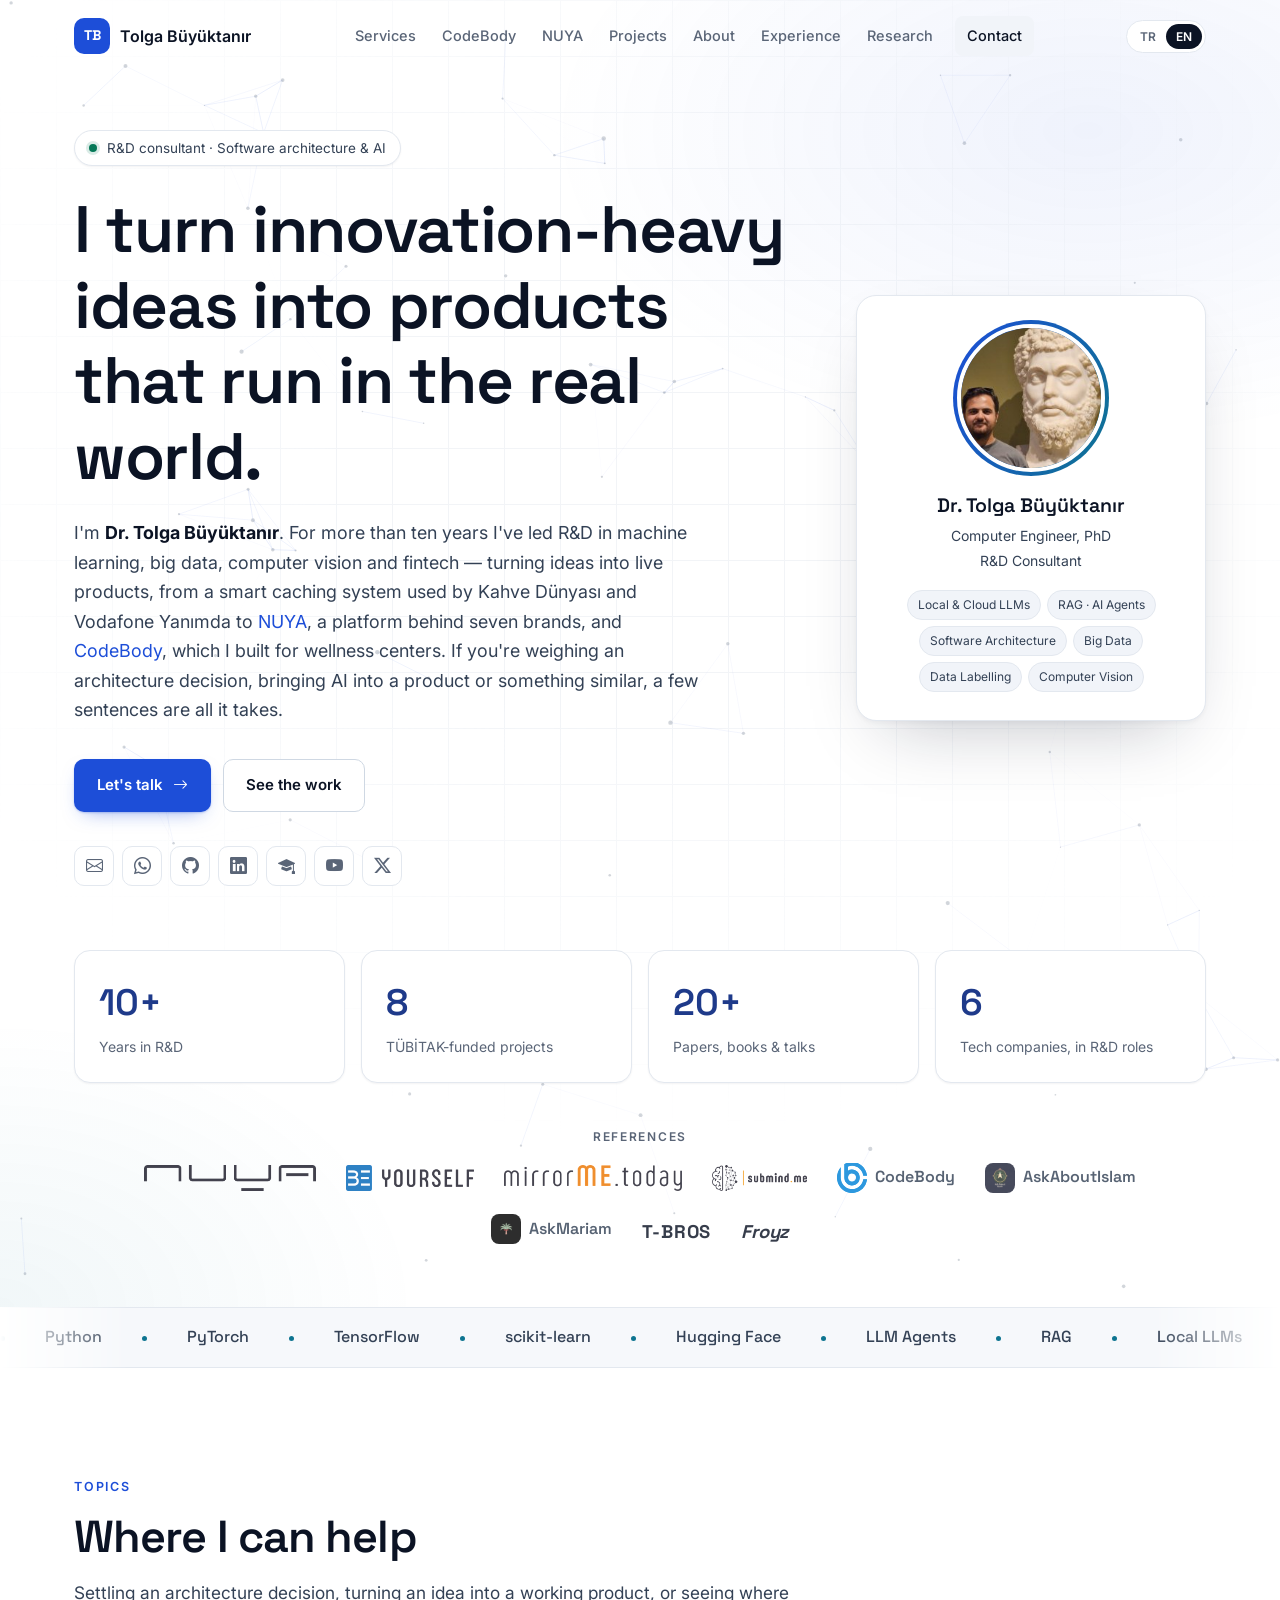
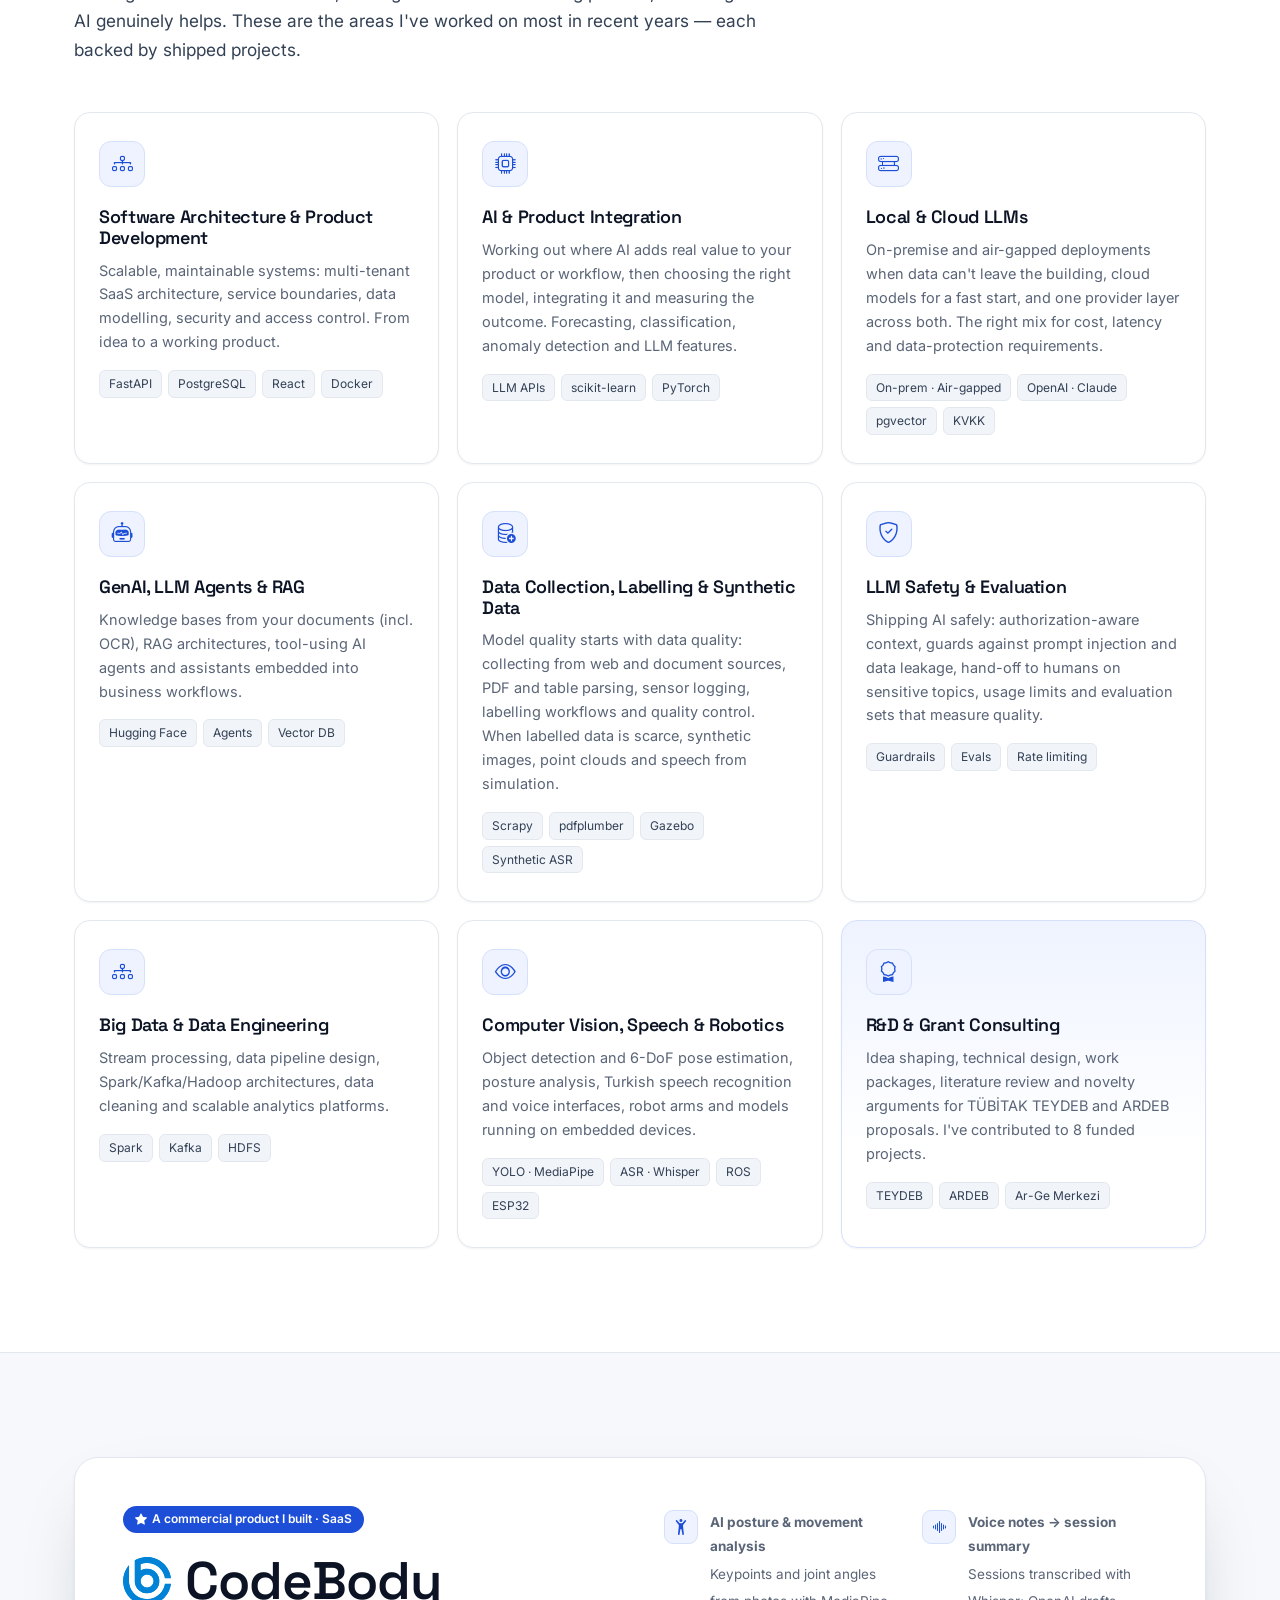
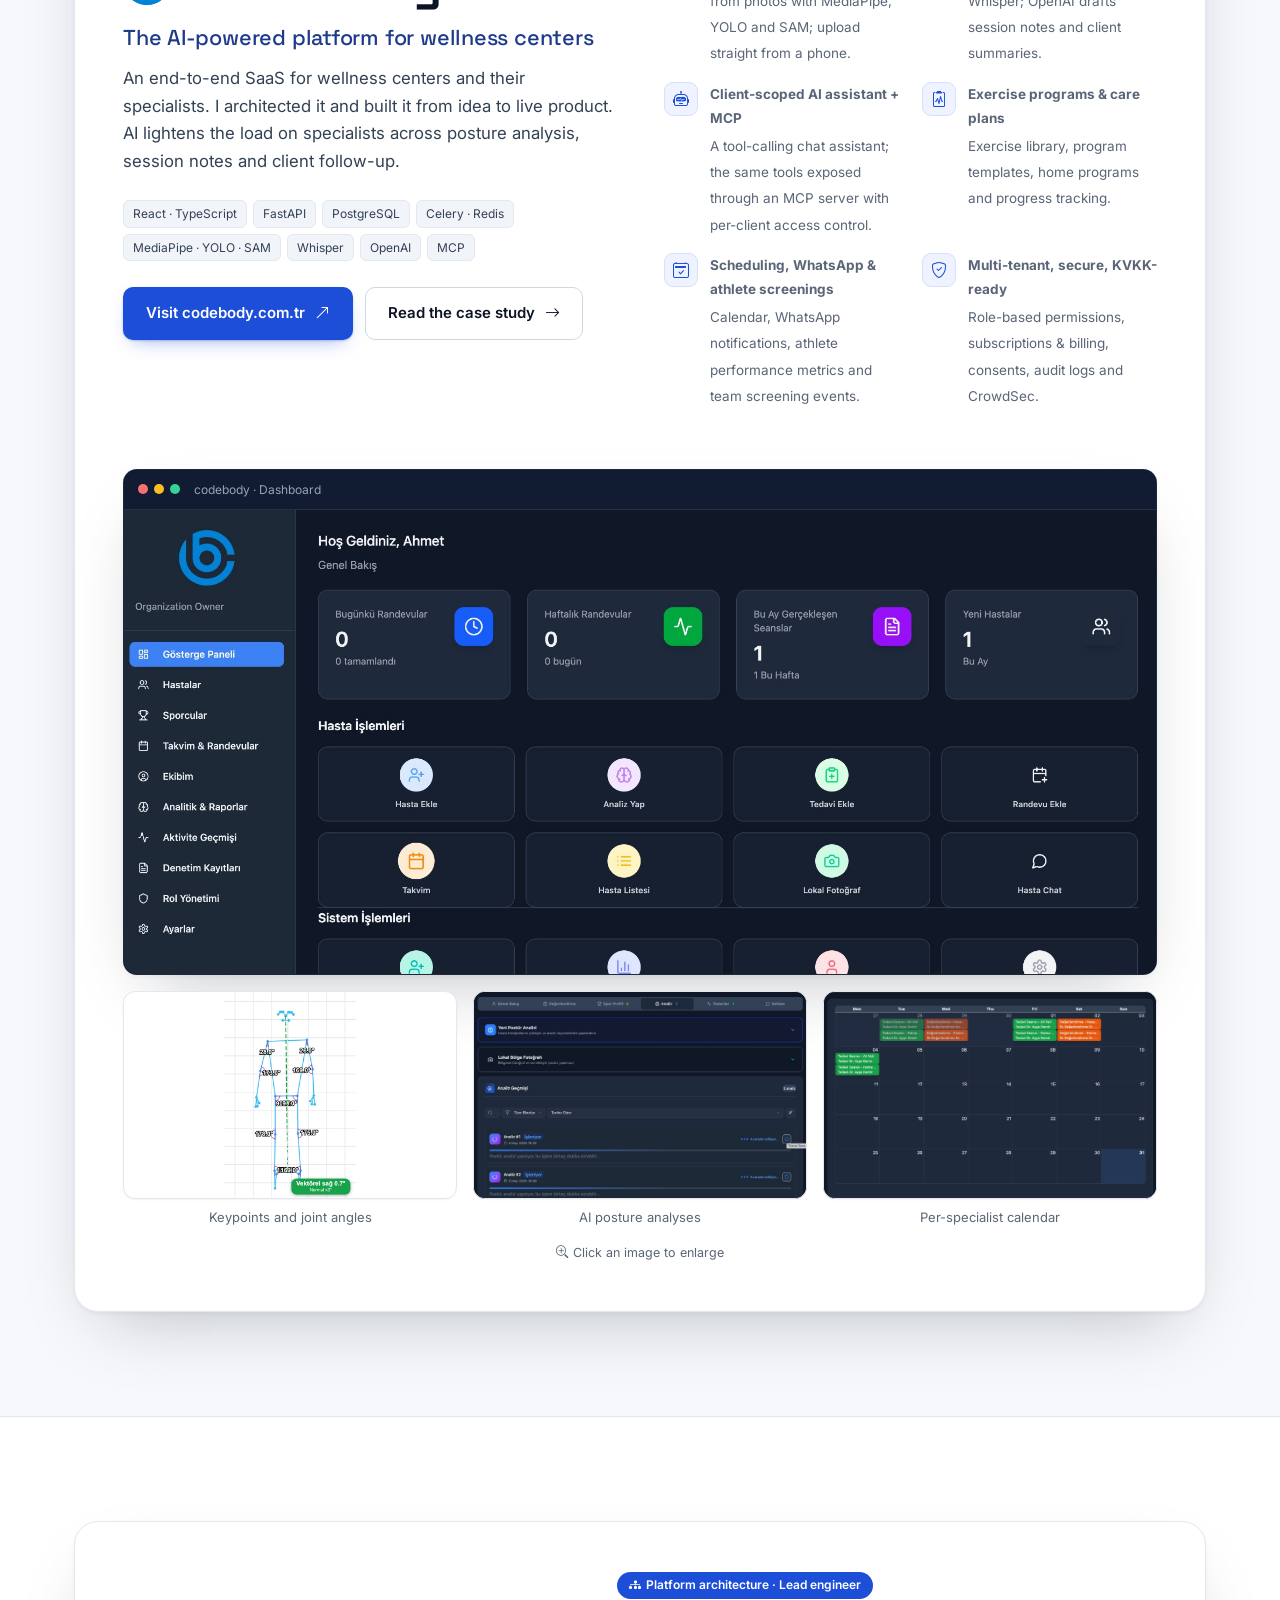
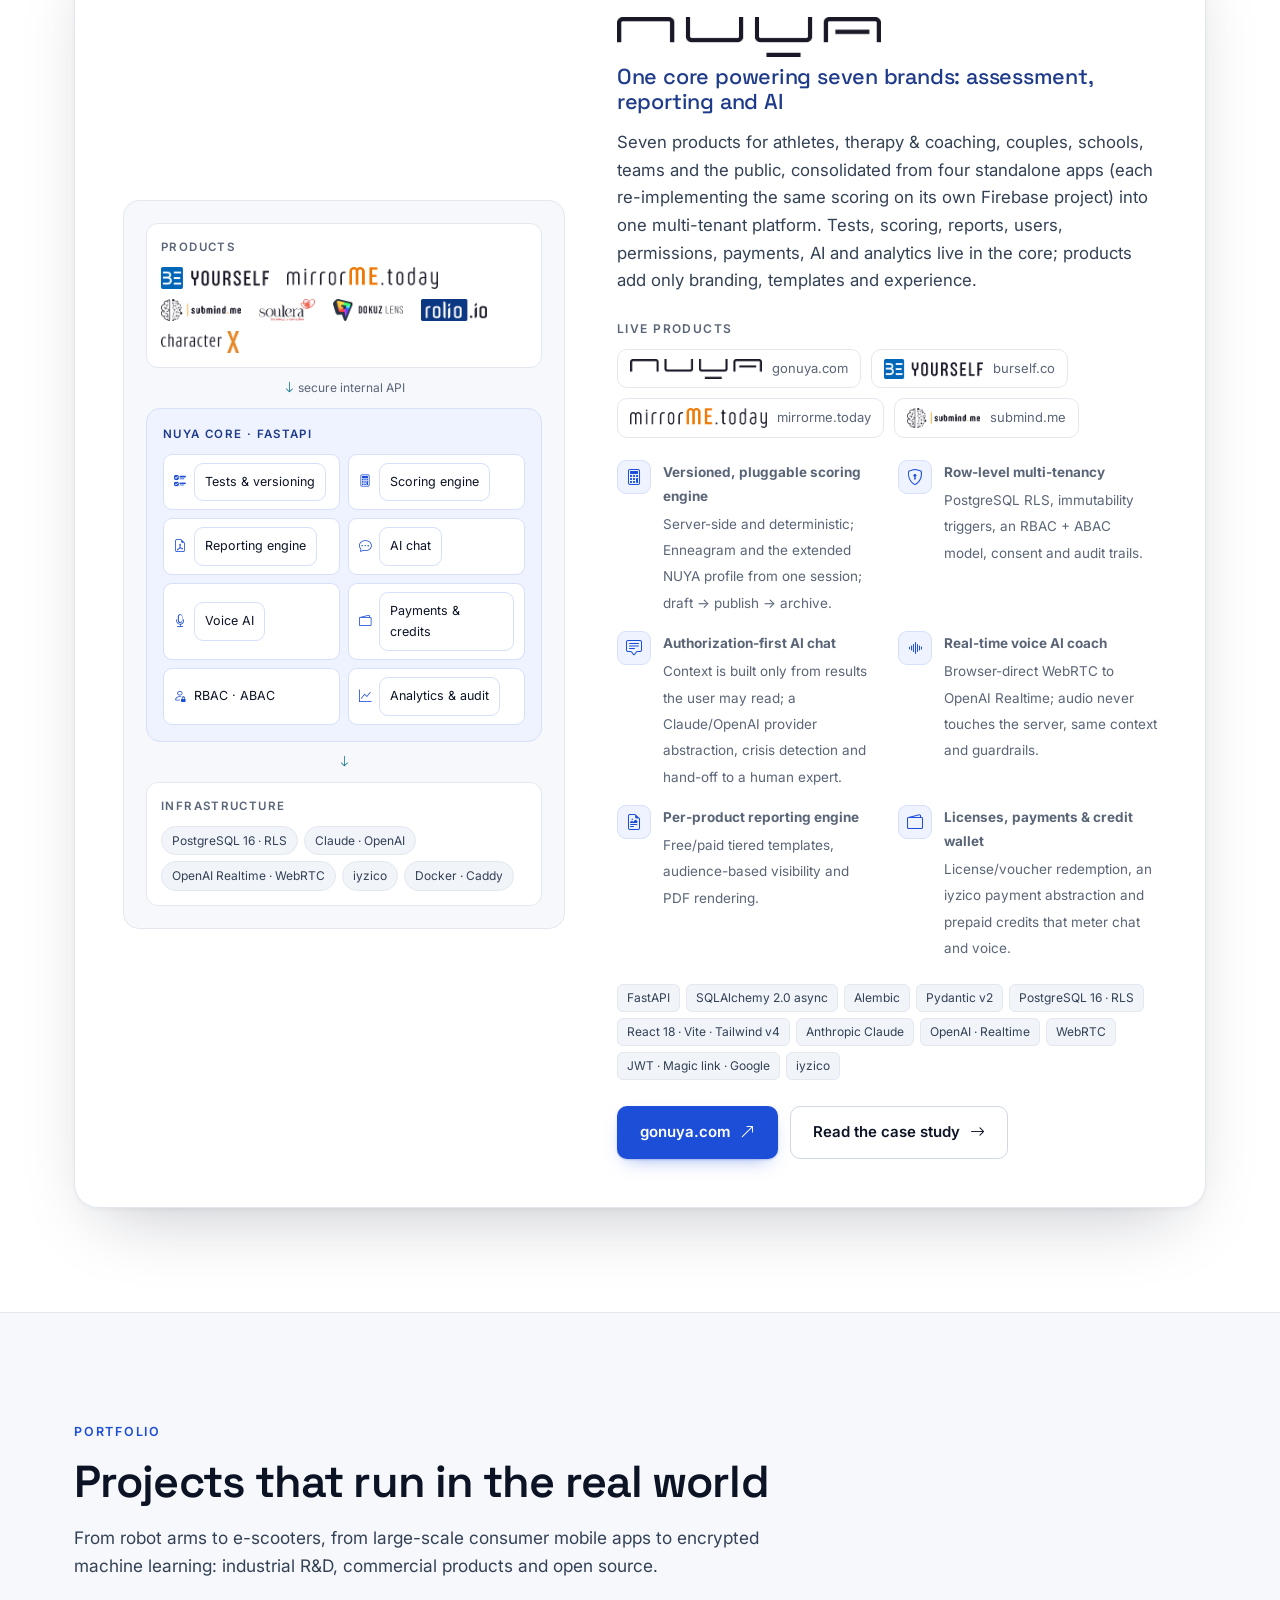
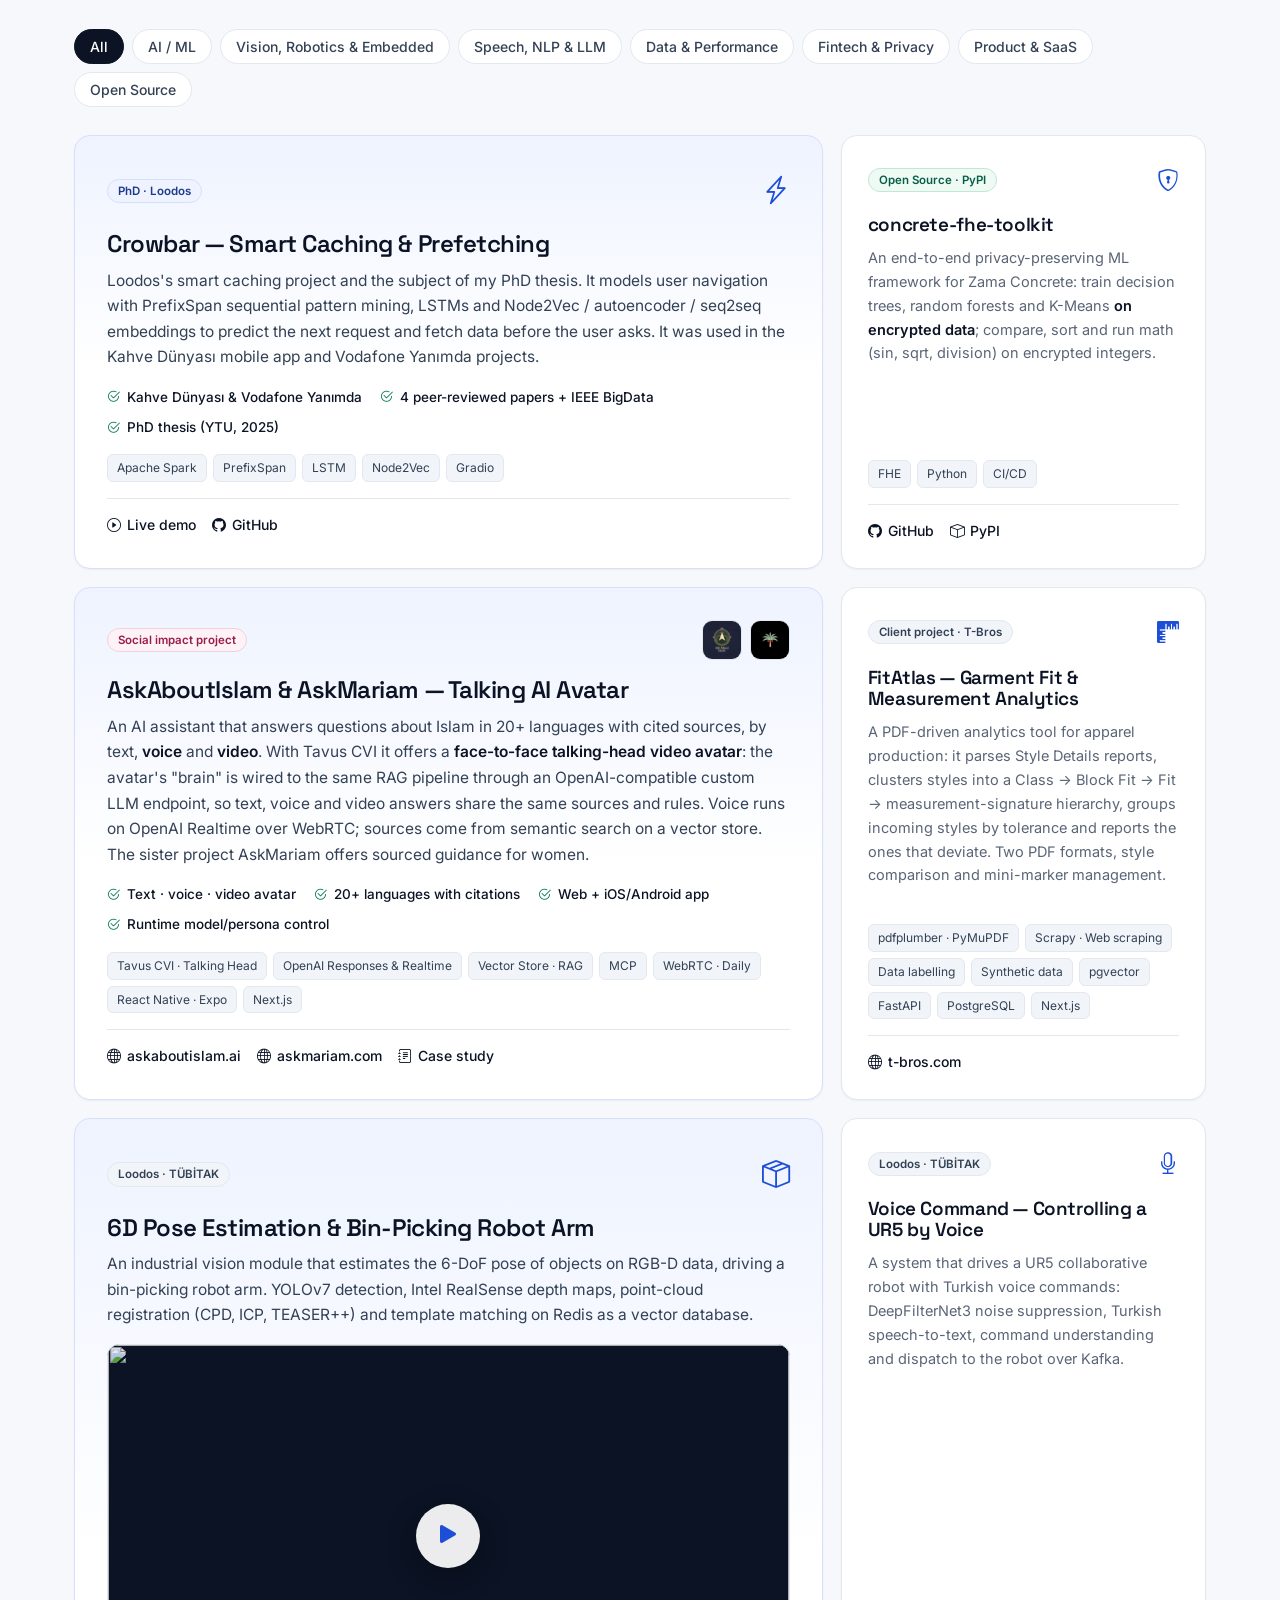
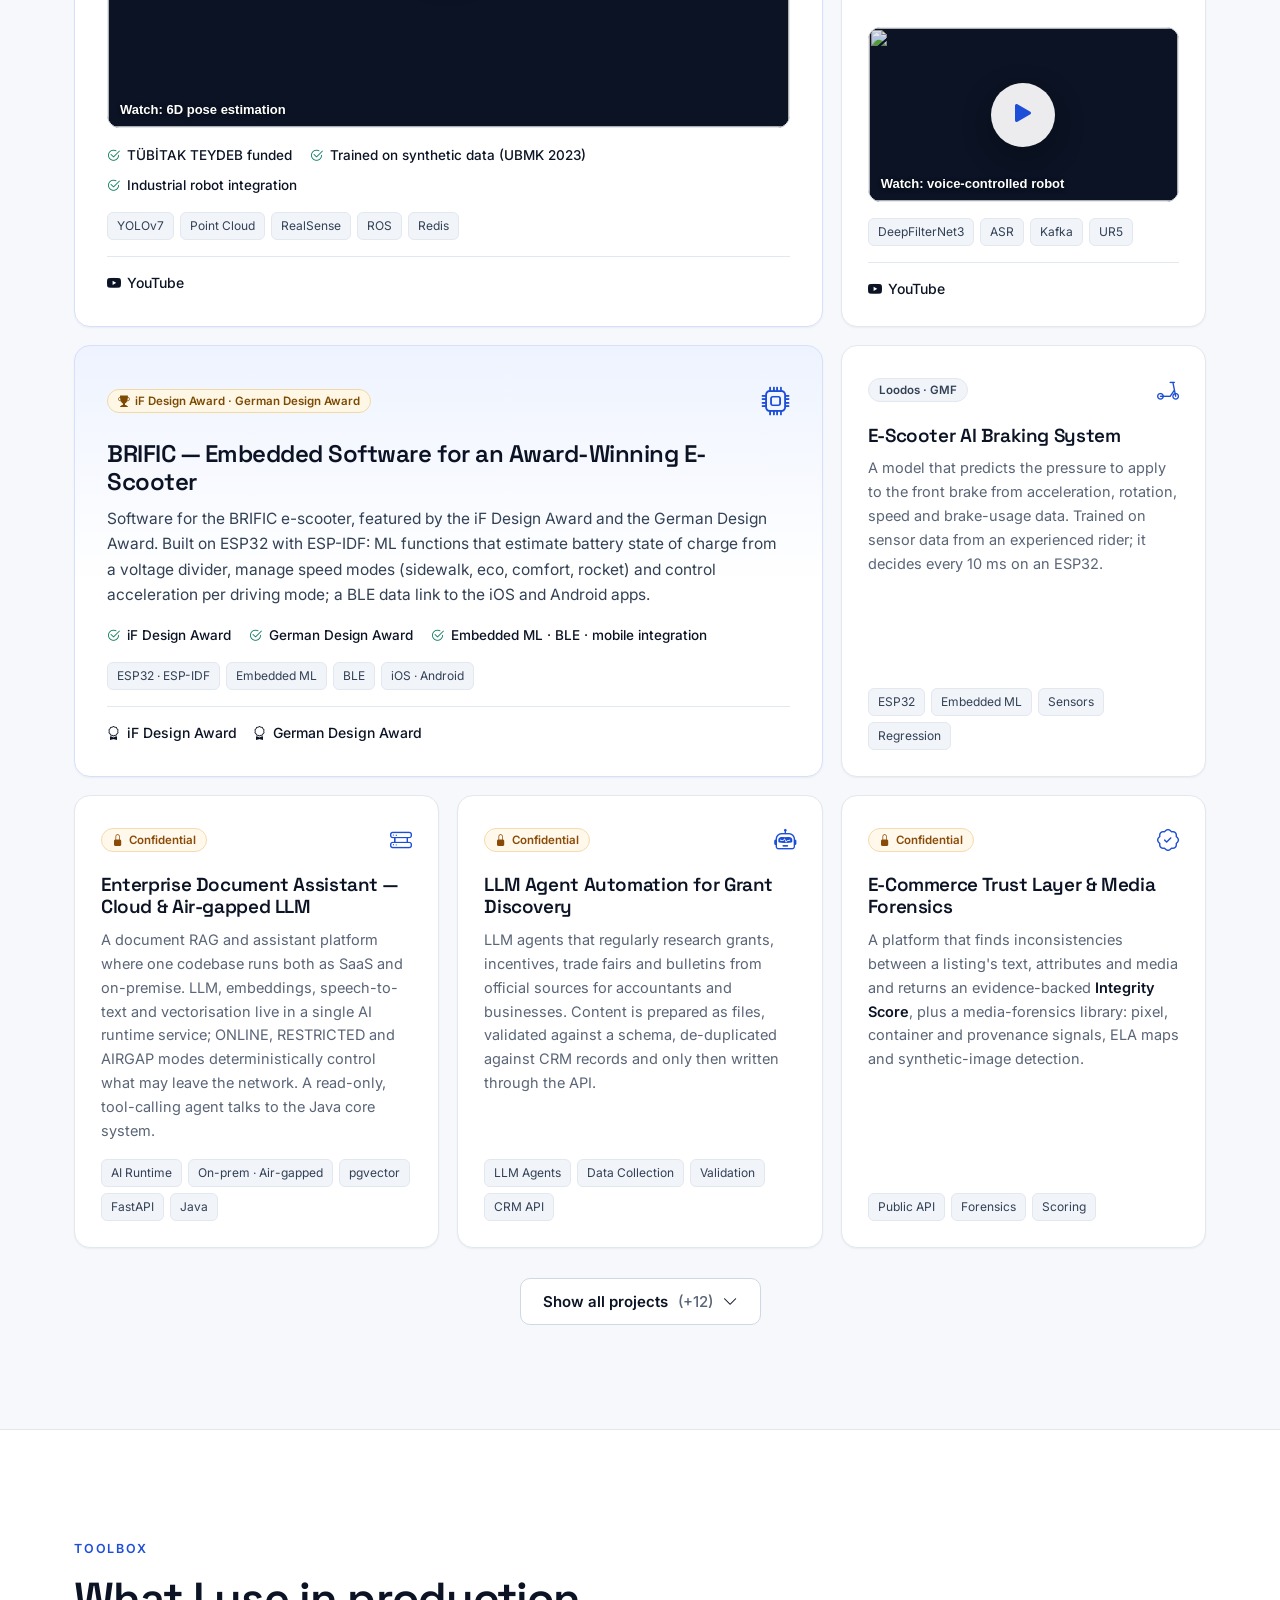
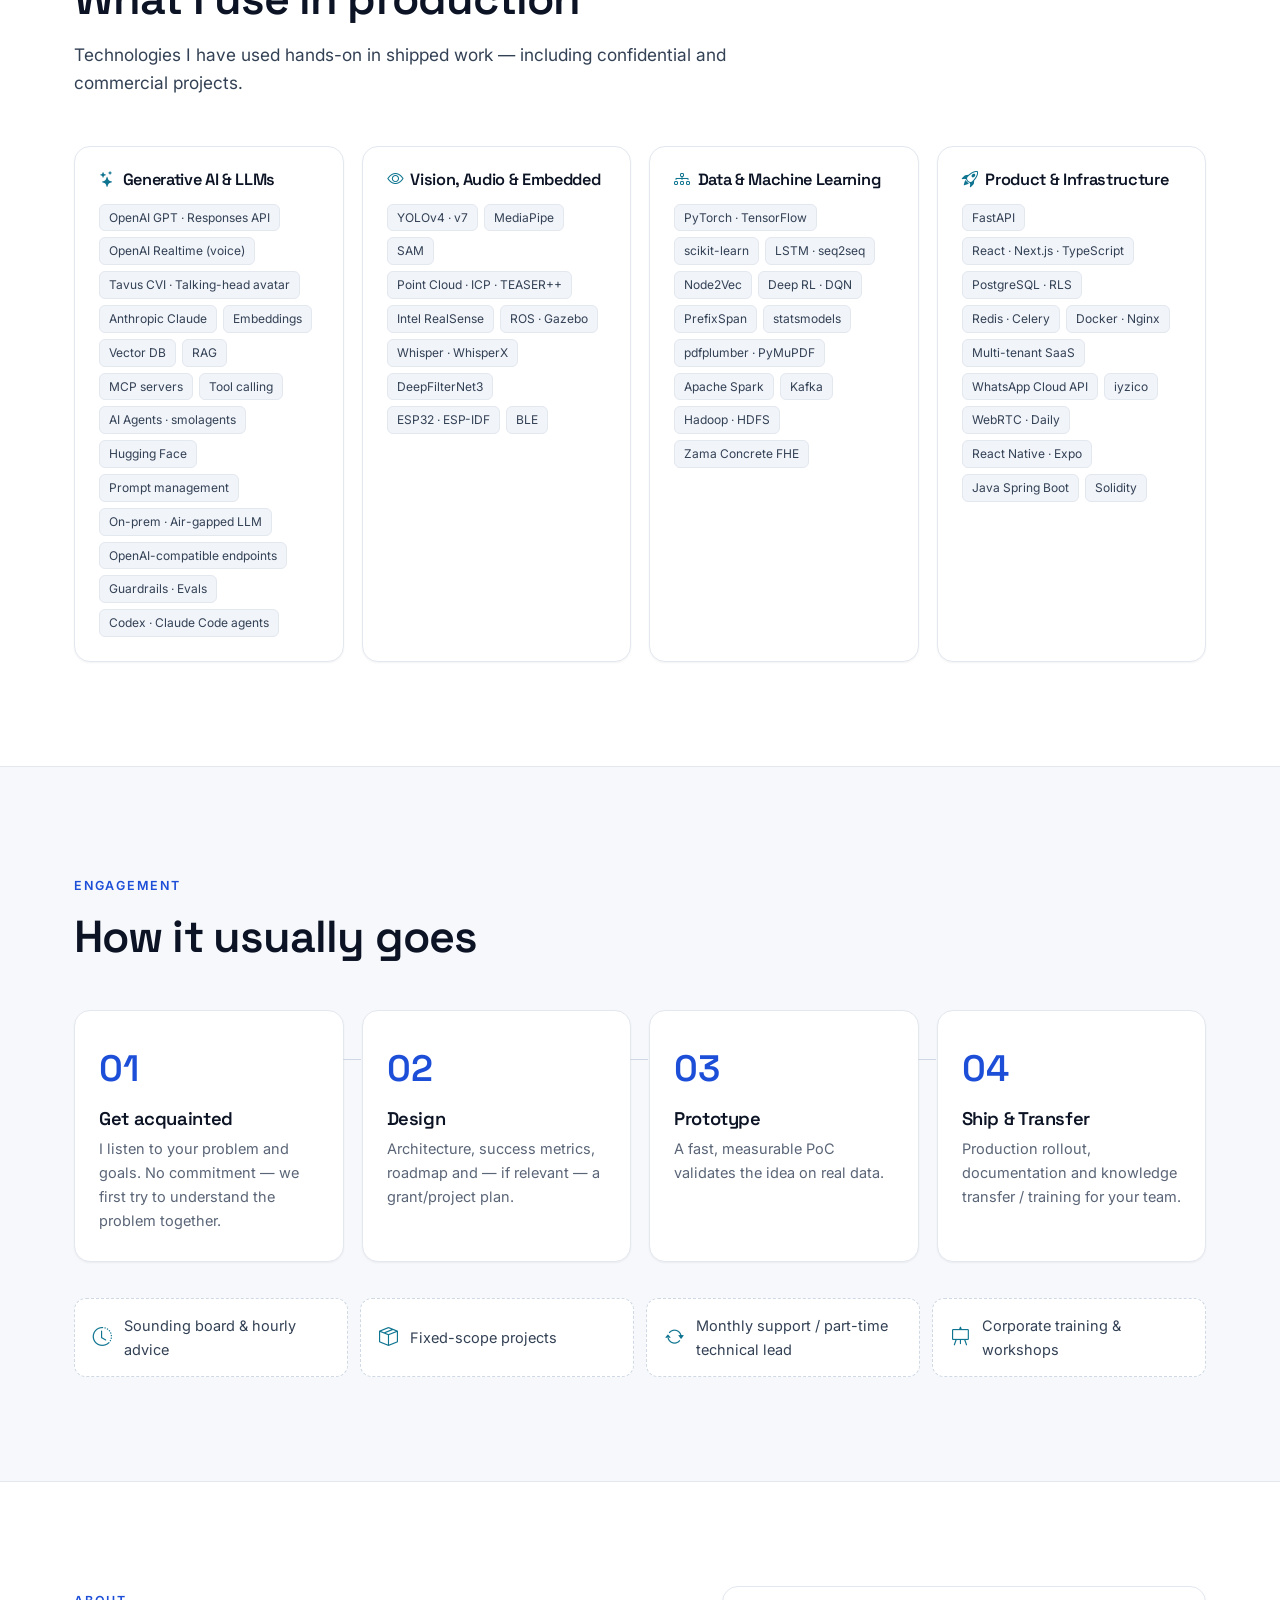
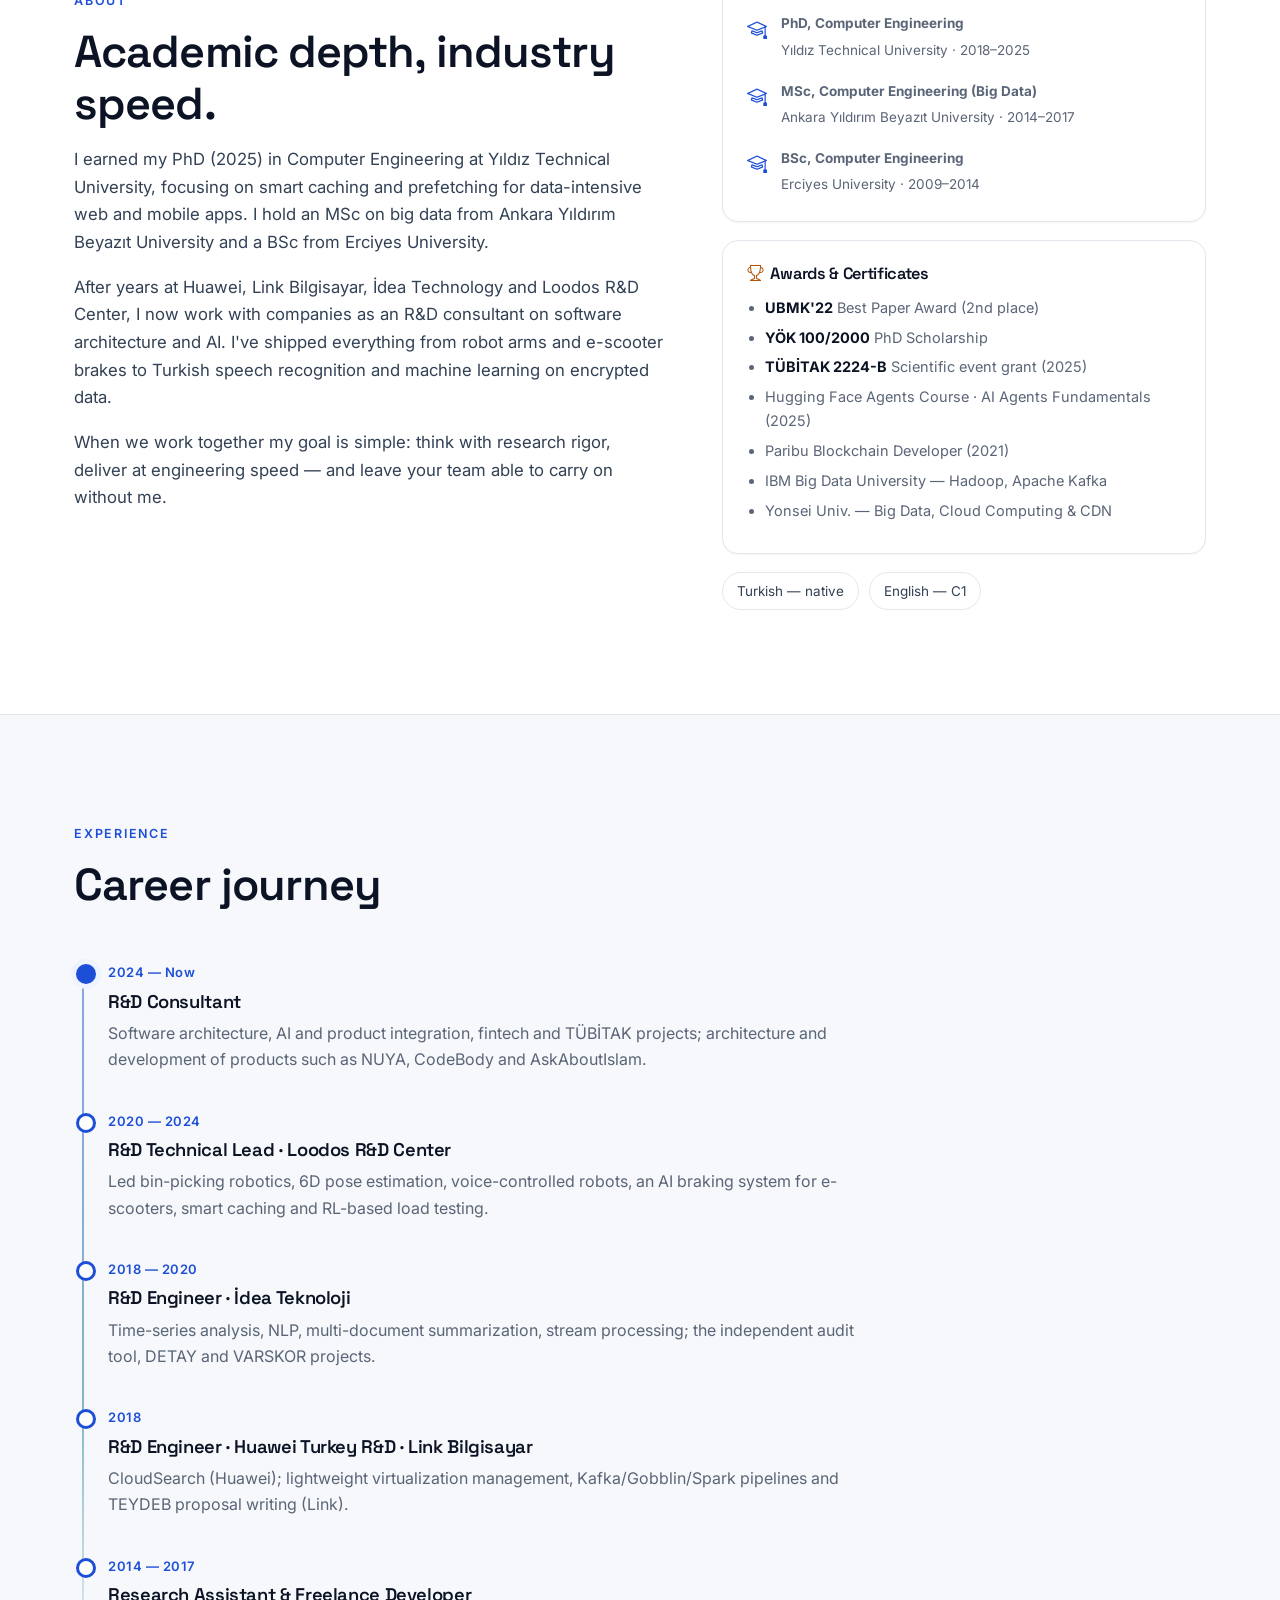
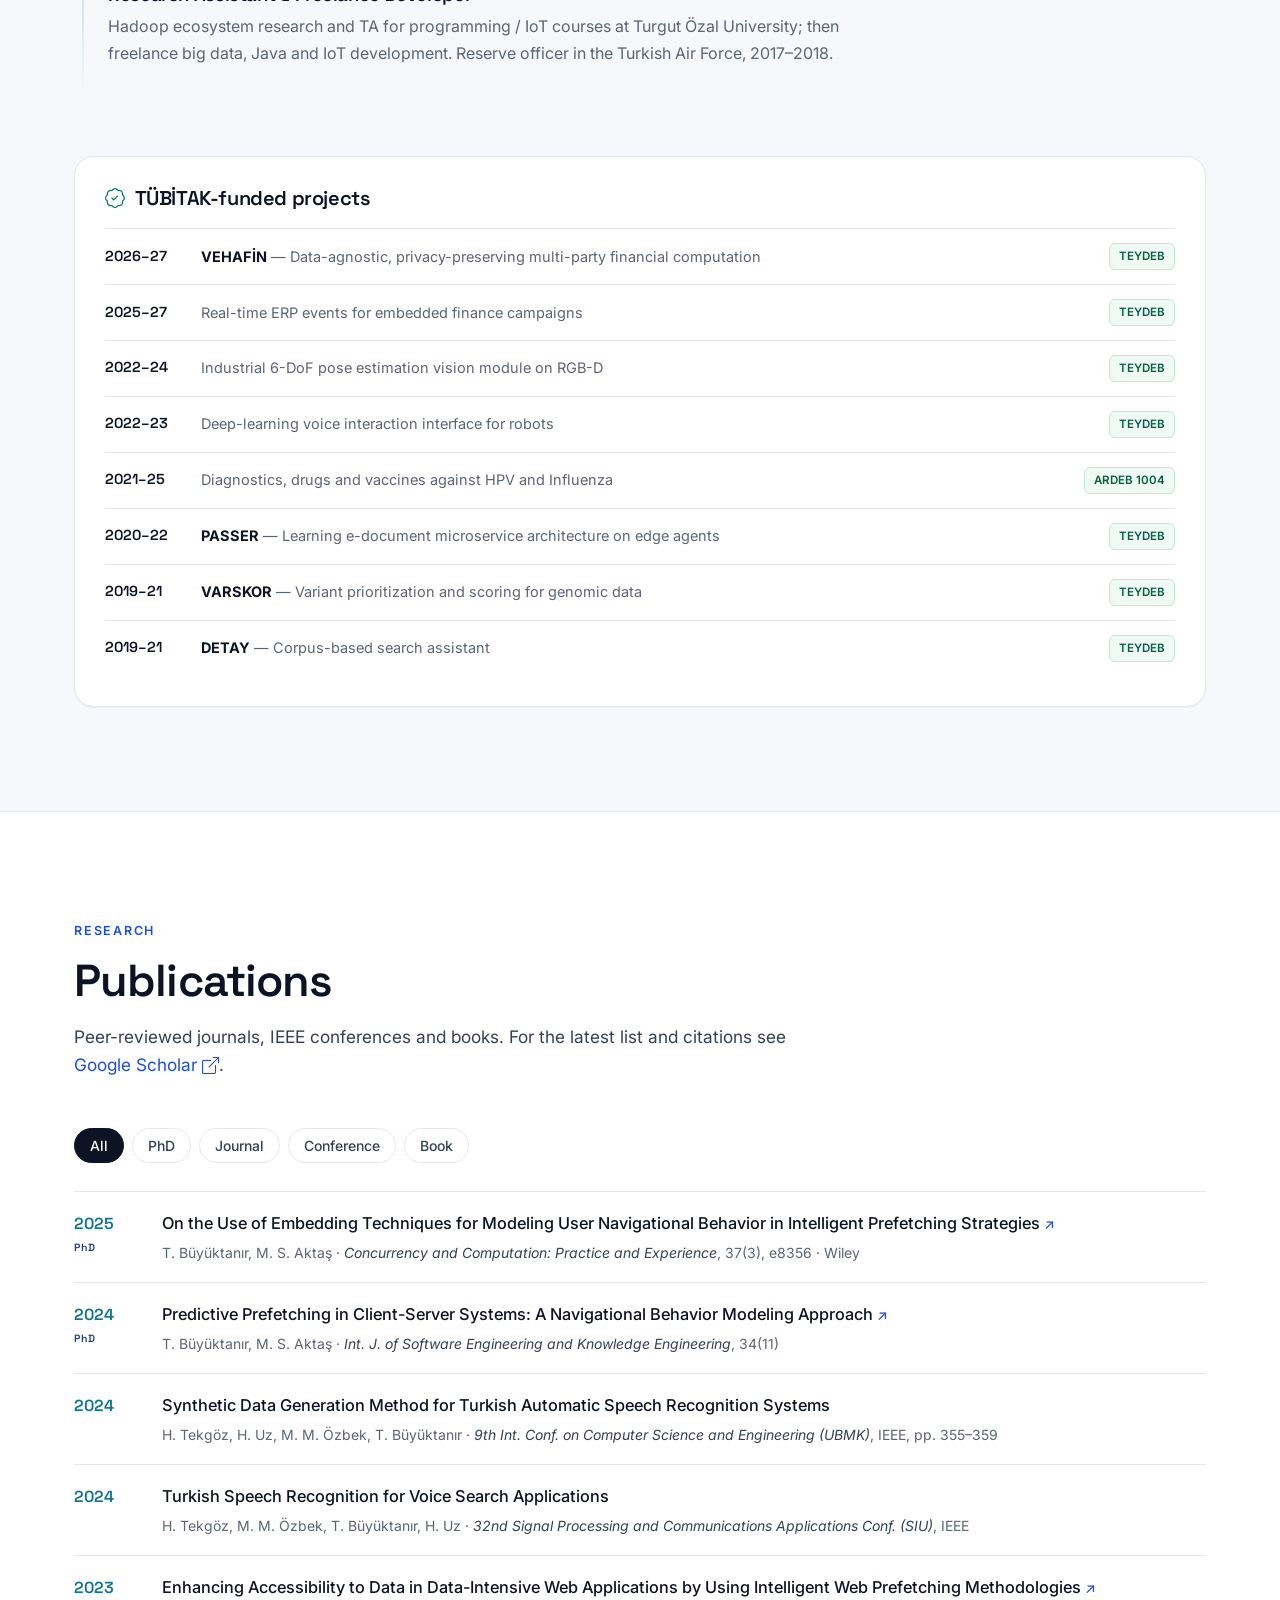
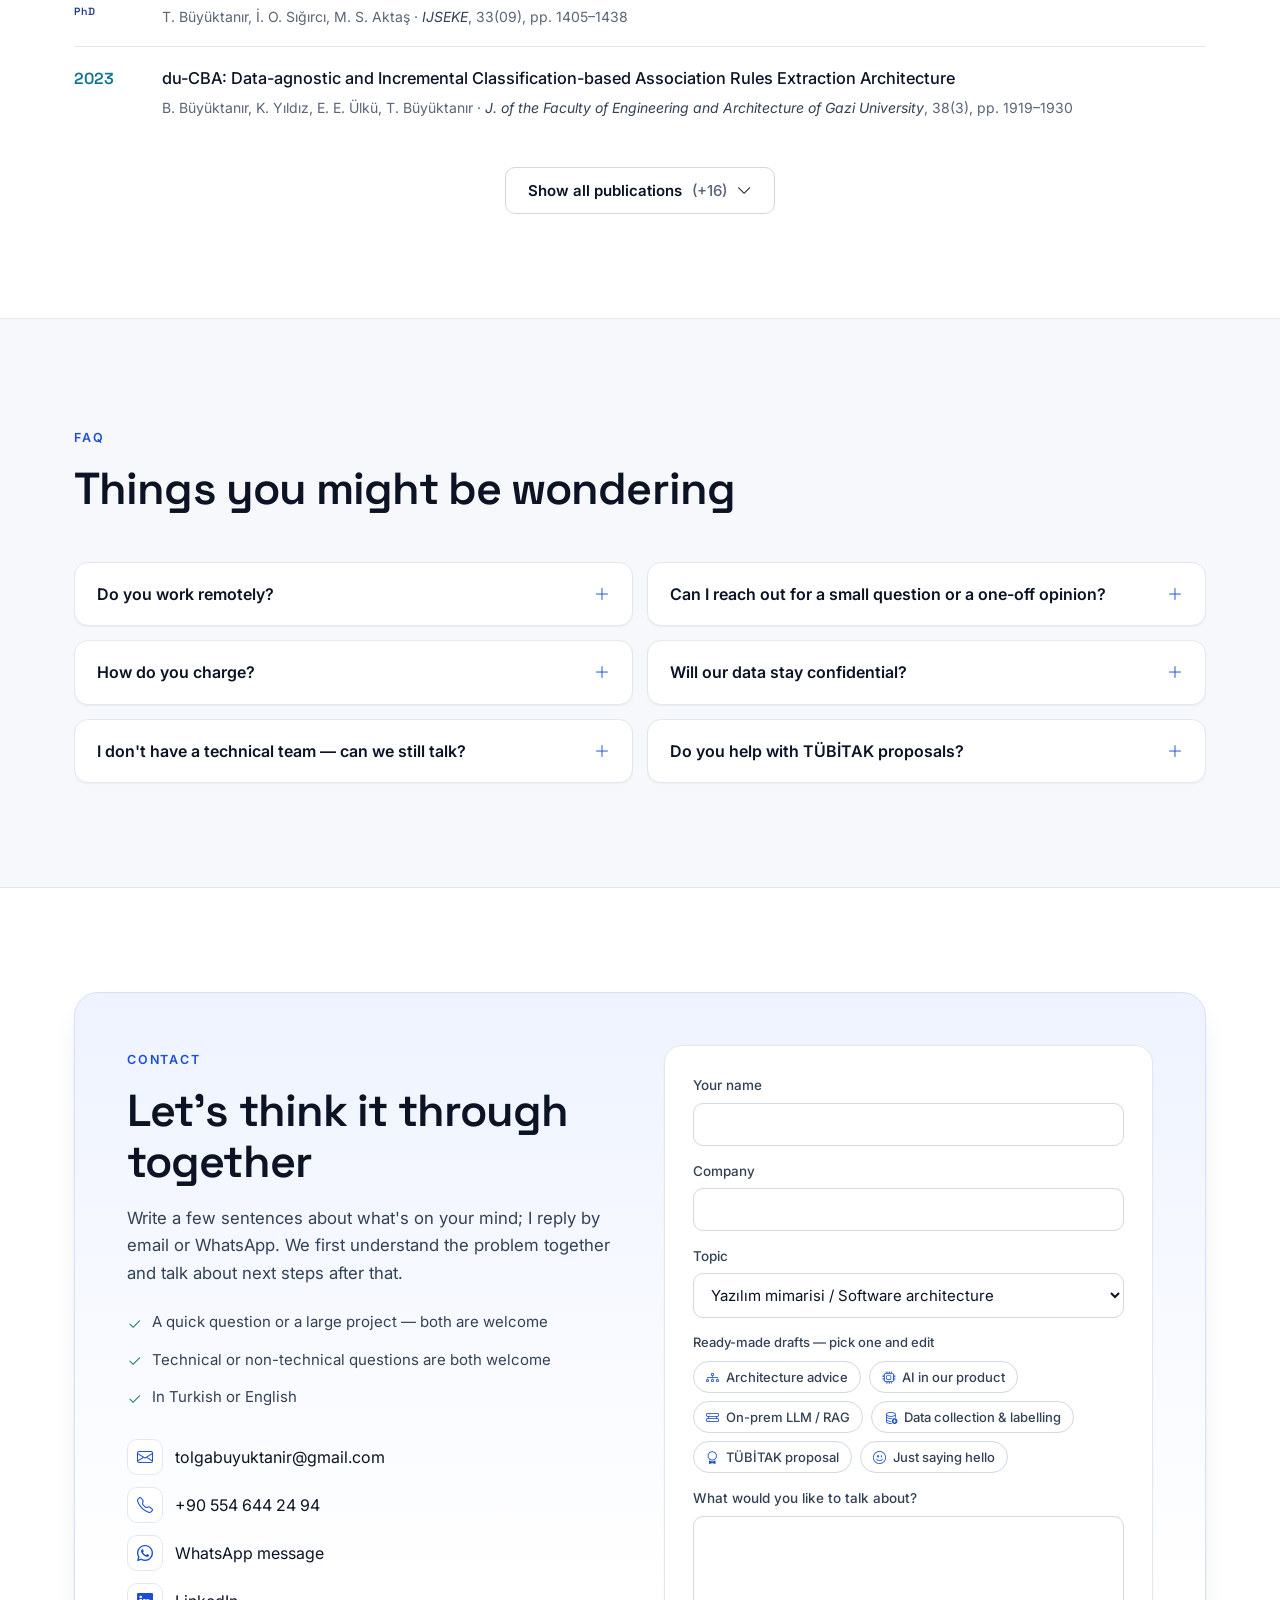
==== commit ca5e3a15: "Add demo videos to the 6D pose and voice control projects - YouTube thumbnails on both cards; clicki" ====
--- a/index.html
+++ b/index.html
@@ -387,13 +387,27 @@
                         <div class="project-top"><span class="badge">Loodos · TÜBİTAK</span><i class="bi bi-box-seam"></i></div>
                         <h3><span data-l="tr">6D Poz Kestirimi &amp; Bin-Picking Robot Kolu</span><span data-l="en">6D Pose Estimation &amp; Bin-Picking Robot Arm</span></h3>
                         <p><span data-l="tr">Endüstri için RGB-D görüntü üzerinde nesnelerin 6 boyutlu konumunu bulan yapay görme modülü ve kutudan parça toplayan robot kolu. YOLOv7 ile tespit, Intel RealSense derinlik haritaları, nokta bulutu kaydı (CPD, ICP, TEASER++) ve Redis vektör veritabanı üzerinde şablon eşleme.</span><span data-l="en">An industrial vision module that estimates the 6-DoF pose of objects on RGB-D data, driving a bin-picking robot arm. YOLOv7 detection, Intel RealSense depth maps, point-cloud registration (CPD, ICP, TEASER++) and template matching on Redis as a vector database.</span></p>
+                        <button type="button" class="video-thumb" data-yt="k0YcExMIuWg" aria-label="Videoyu izle: 6D poz kestirimi">
+                            <img src="https://i.ytimg.com/vi/k0YcExMIuWg/hqdefault.jpg" alt="" width="480" height="360" loading="lazy" />
+                            <span class="play"><i class="bi bi-play-fill"></i></span>
+                            <span class="video-label"><span data-l="tr">Videoyu izle: 6D poz kestirimi</span><span data-l="en">Watch: 6D pose estimation</span></span>
+                        </button>
+
                         <ul class="impact"><li><i class="bi bi-check2-circle"></i> <span data-l="tr">TÜBİTAK TEYDEB destekli</span><span data-l="en">TÜBİTAK TEYDEB funded</span></li><li><i class="bi bi-check2-circle"></i> <span data-l="tr">Sentetik veriyle eğitim (UBMK 2023)</span><span data-l="en">Trained on synthetic data (UBMK 2023)</span></li><li><i class="bi bi-check2-circle"></i> <span data-l="tr">Endüstriyel robot entegrasyonu</span><span data-l="en">Industrial robot integration</span></li></ul><ul class="tags"><li>YOLOv7</li><li>Point Cloud</li><li>RealSense</li><li>ROS</li><li>Redis</li></ul>
+                        <div class="project-links"><a href="https://www.youtube.com/watch?v=k0YcExMIuWg" target="_blank" rel="noopener"><i class="bi bi-youtube"></i> YouTube</a></div>
                     </article>
                     <article class="project reveal" data-cat="speech ai vision">
                         <div class="project-top"><span class="badge">Loodos · TÜBİTAK</span><i class="bi bi-mic"></i></div>
                         <h3><span data-l="tr">Voice Command — UR5 Robotu Sesle Kontrol</span><span data-l="en">Voice Command — Controlling a UR5 by Voice</span></h3>
                         <p><span data-l="tr">UR5 iş birlikçi robotu Türkçe sesli komutlarla yöneten sistem: DeepFilterNet3 ile gürültü bastırma, Türkçe konuşmadan metne, komut anlama ve Kafka üzerinden robota iletim.</span><span data-l="en">A system that drives a UR5 collaborative robot with Turkish voice commands: DeepFilterNet3 noise suppression, Turkish speech-to-text, command understanding and dispatch to the robot over Kafka.</span></p>
+                        <button type="button" class="video-thumb" data-yt="zBS_8f-elf8" data-start="80" aria-label="Videoyu izle: sesle robot kontrolü">
+                            <img src="https://i.ytimg.com/vi/zBS_8f-elf8/hqdefault.jpg" alt="" width="480" height="360" loading="lazy" />
+                            <span class="play"><i class="bi bi-play-fill"></i></span>
+                            <span class="video-label"><span data-l="tr">Videoyu izle: sesle robot kontrolü</span><span data-l="en">Watch: voice-controlled robot</span></span>
+                        </button>
+
                         <ul class="tags"><li>DeepFilterNet3</li><li>ASR</li><li>Kafka</li><li>UR5</li></ul>
+                        <div class="project-links"><a href="https://www.youtube.com/watch?v=zBS_8f-elf8&amp;t=80s" target="_blank" rel="noopener"><i class="bi bi-youtube"></i> YouTube</a></div>
                     </article>
                     <article class="project reveal project-feature" data-cat="ai vision">
                         <div class="project-top"><span class="badge badge-award"><i class="bi bi-trophy-fill"></i> iF Design Award · German Design Award</span><i class="bi bi-cpu"></i></div>
--- a/static/css/site.css
+++ b/static/css/site.css
@@ -608,3 +608,12 @@
 .send-row .btn { justify-content: center; }
 @media (max-width: 640px) { .send-row { grid-template-columns: 1fr; } }
 .badge-award { color: #7c4a03; border-color: #f1d9a6; background: #fff7e6; }
+
+/* ---------- video thumbnails ---------- */
+.video-thumb { position: relative; display: block; width: 100%; aspect-ratio: 16 / 9; margin: 0 0 16px; padding: 0; border: 1px solid var(--border); border-radius: 12px; overflow: hidden; cursor: pointer; background: var(--ink); }
+.video-thumb img { width: 100%; height: 100%; object-fit: cover; transition: transform .3s, opacity .3s; opacity: .9; }
+.video-thumb:hover img { transform: scale(1.02); opacity: 1; }
+.video-thumb .play { position: absolute; top: 50%; left: 50%; transform: translate(-50%, -50%); width: 64px; height: 64px; border-radius: 50%; background: rgba(255, 255, 255, .92); color: var(--primary); display: grid; place-items: center; font-size: 32px; box-shadow: 0 10px 30px rgba(0, 0, 0, .3); transition: transform .2s; }
+.video-thumb:hover .play { transform: translate(-50%, -50%) scale(1.06); }
+.video-thumb .video-label { position: absolute; left: 12px; bottom: 10px; font-size: 13px; font-weight: 600; color: #fff; text-shadow: 0 1px 4px rgba(0, 0, 0, .6); }
+.lightbox .video-frame { width: min(1100px, 100%); aspect-ratio: 16 / 9; border: 0; border-radius: 12px; background: #000; box-shadow: 0 30px 80px rgba(0, 0, 0, .5); }
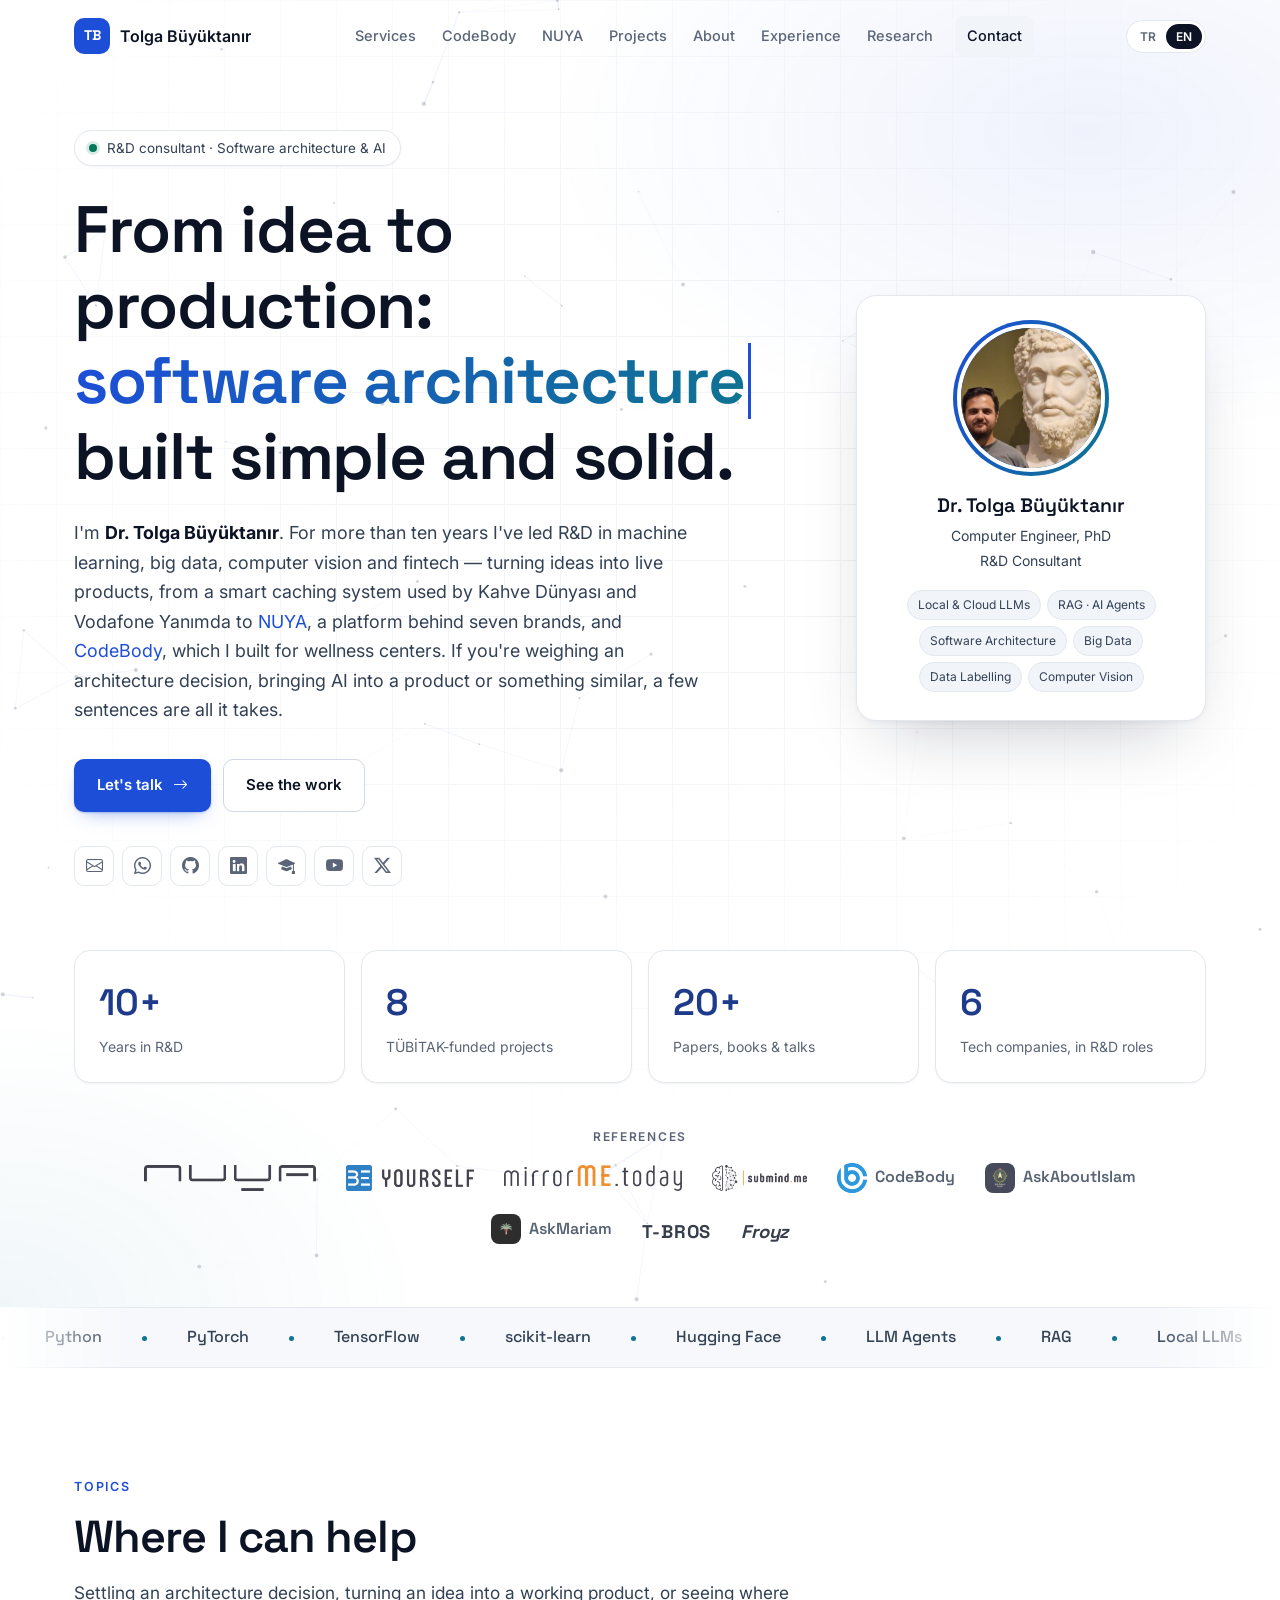
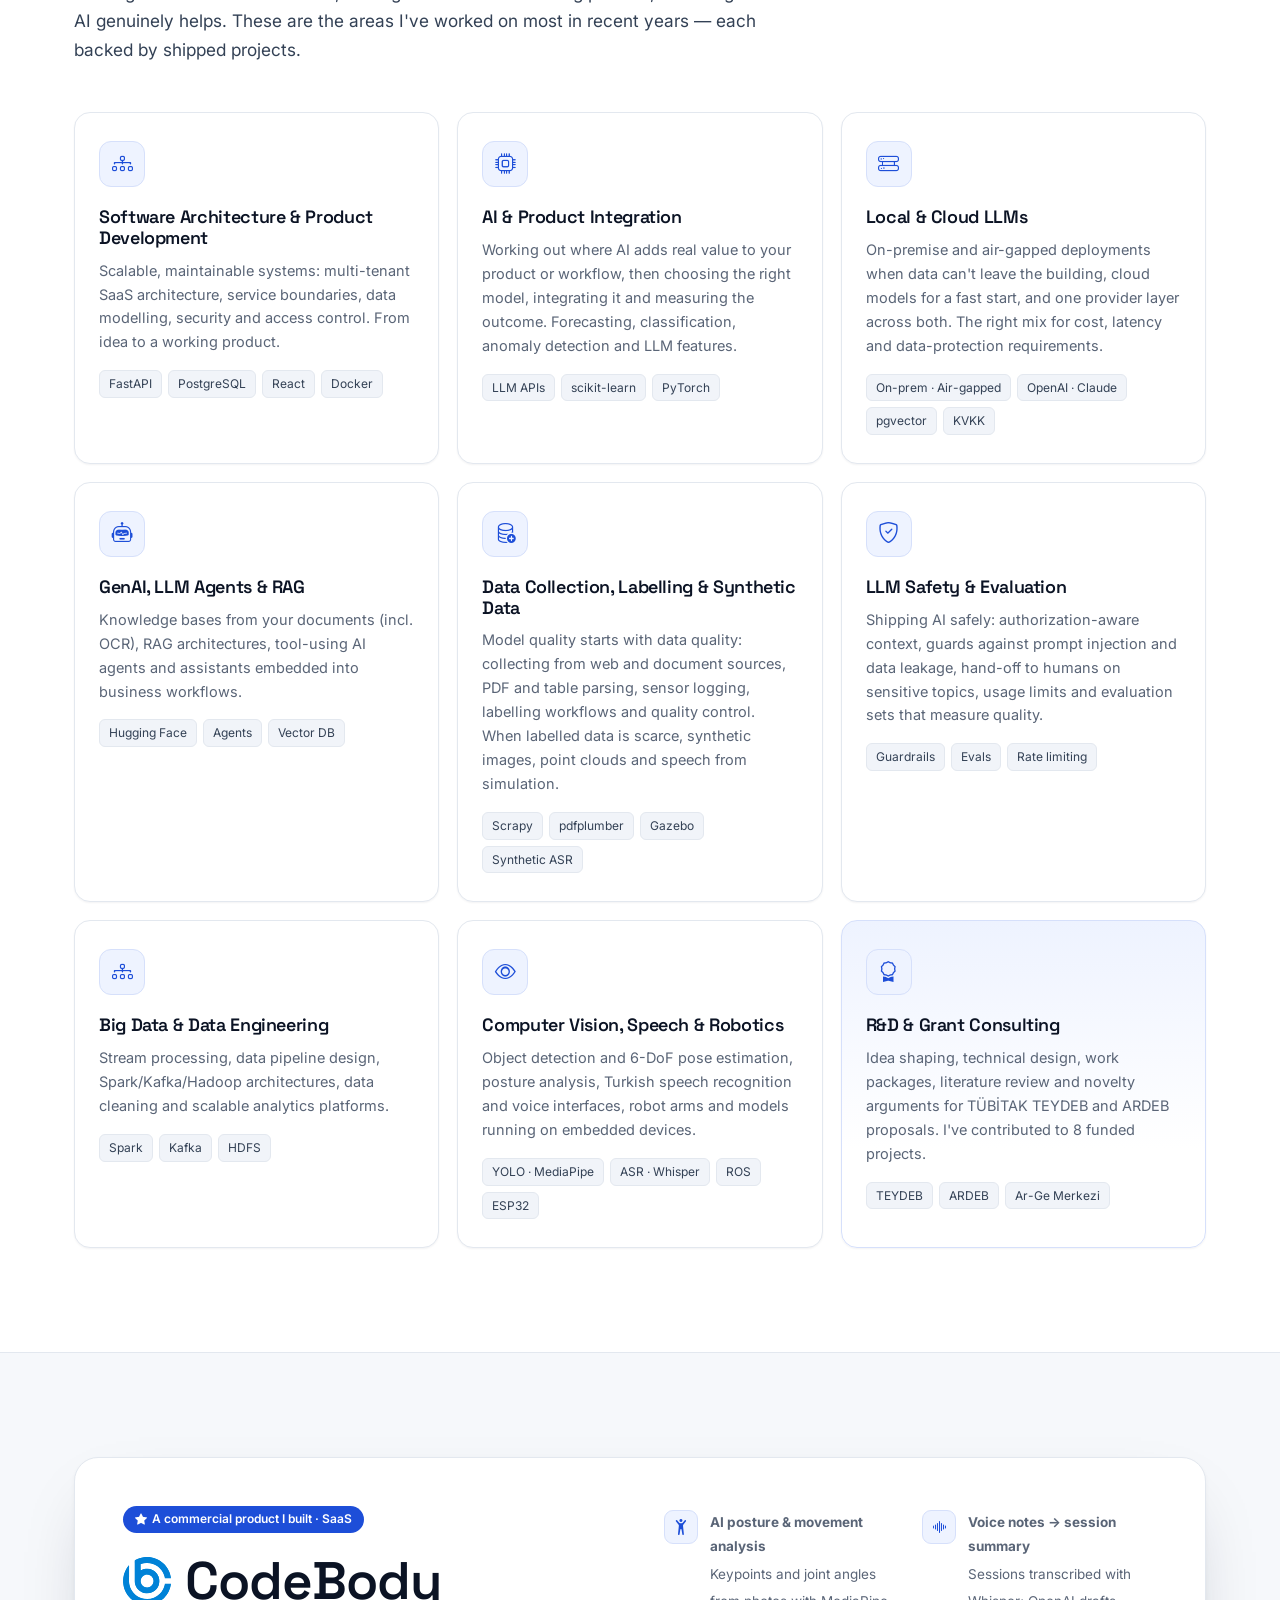
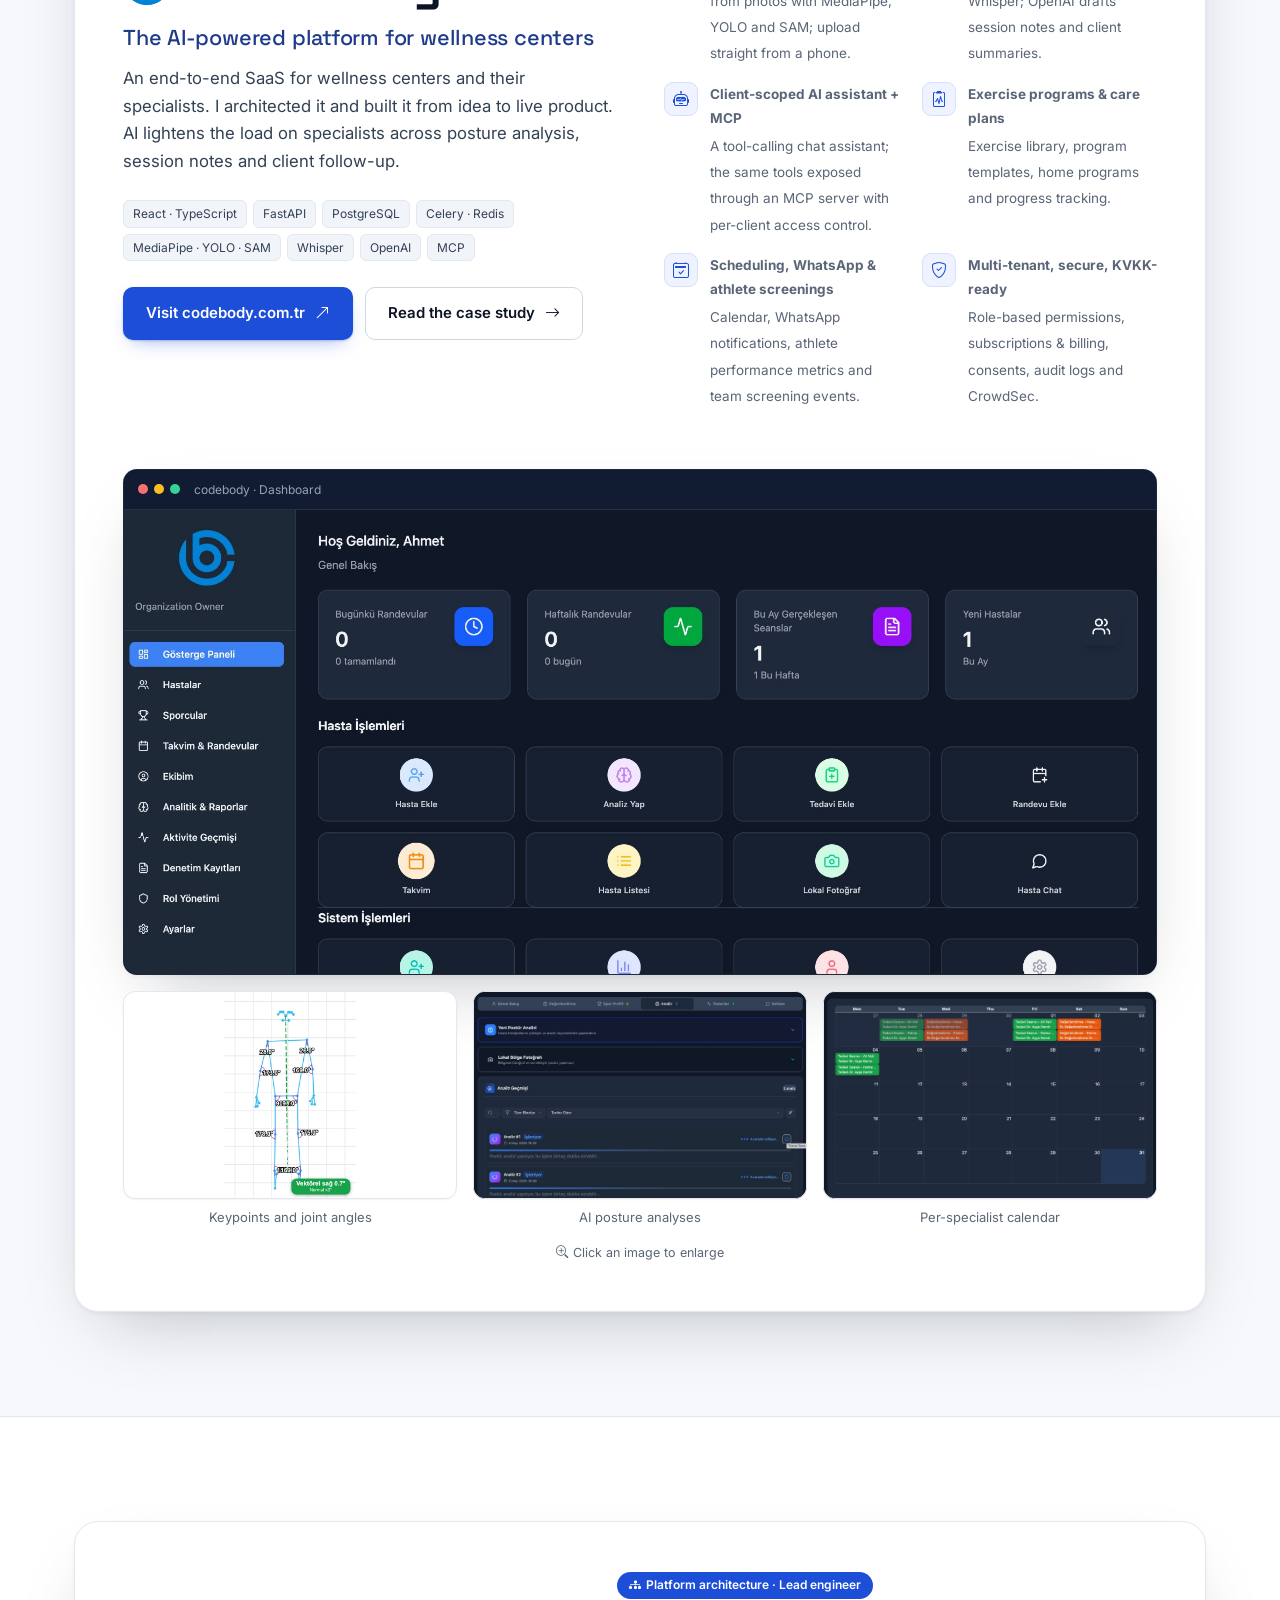
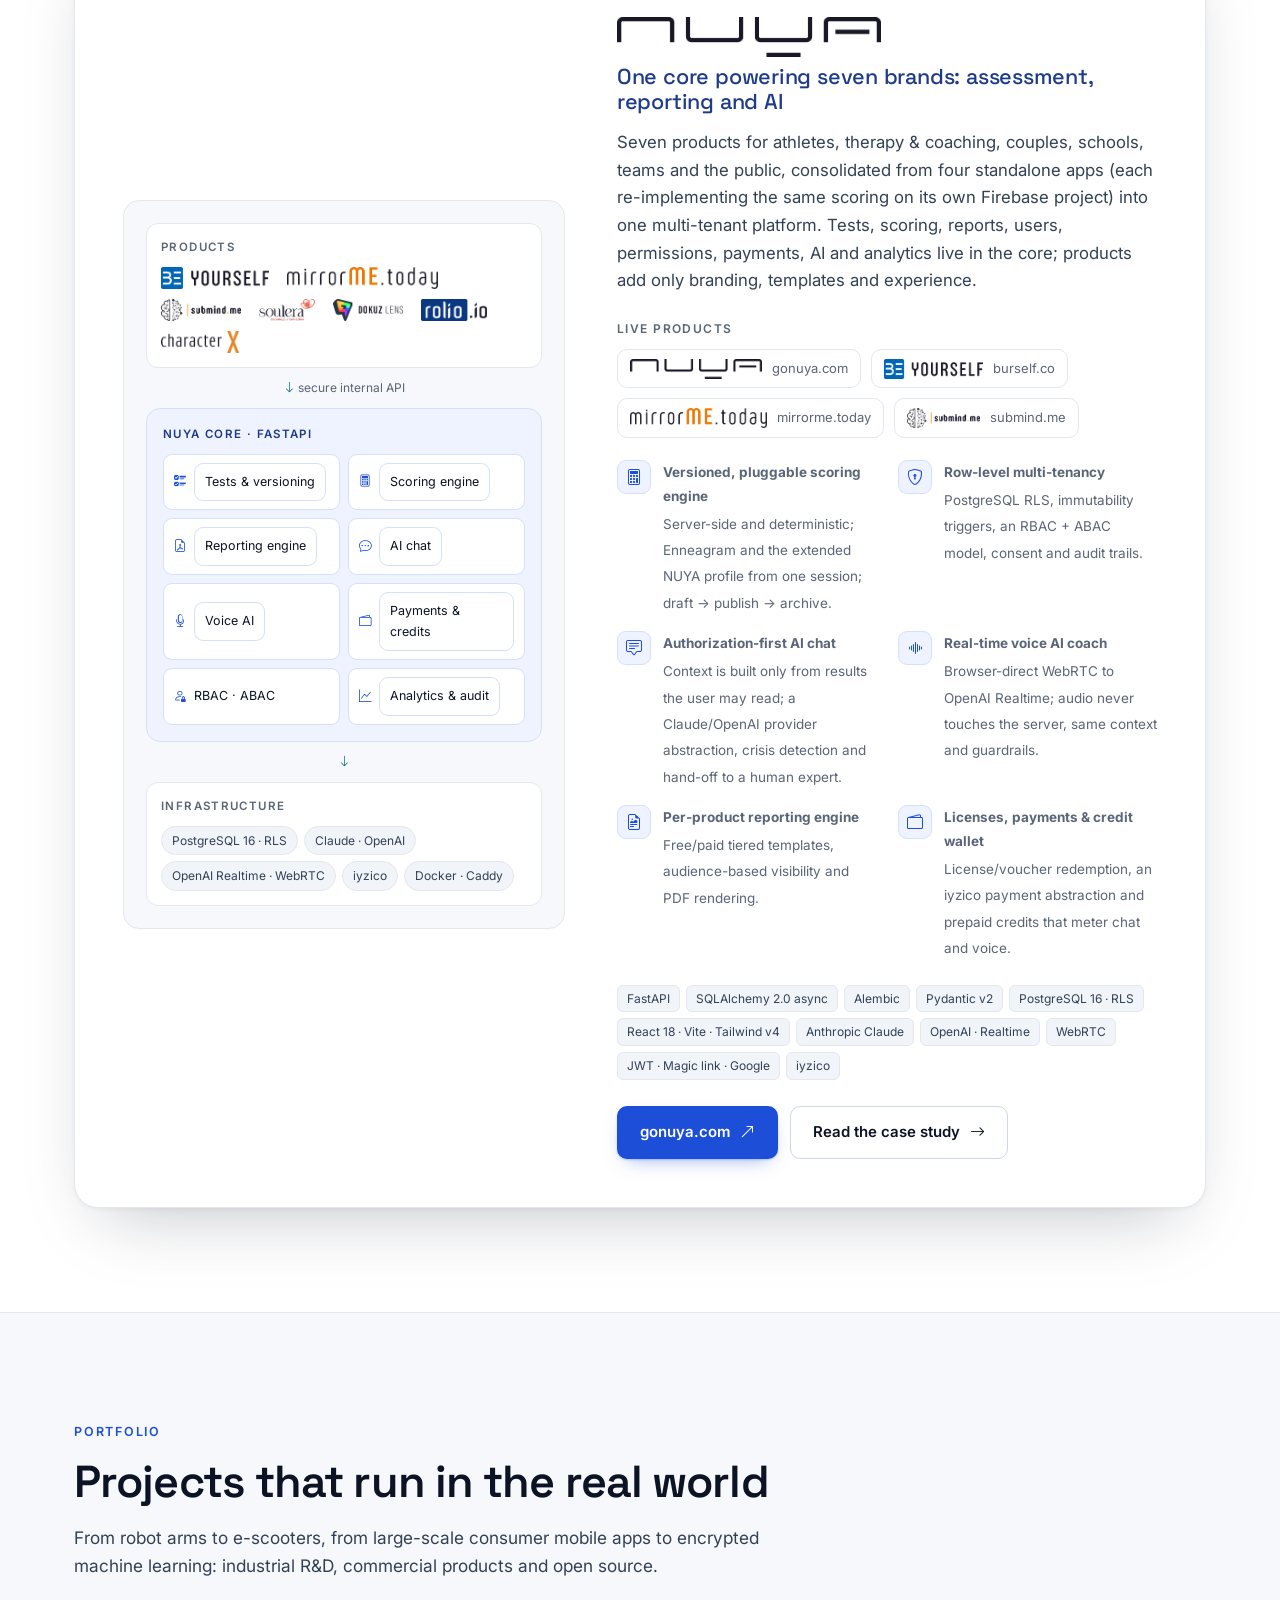
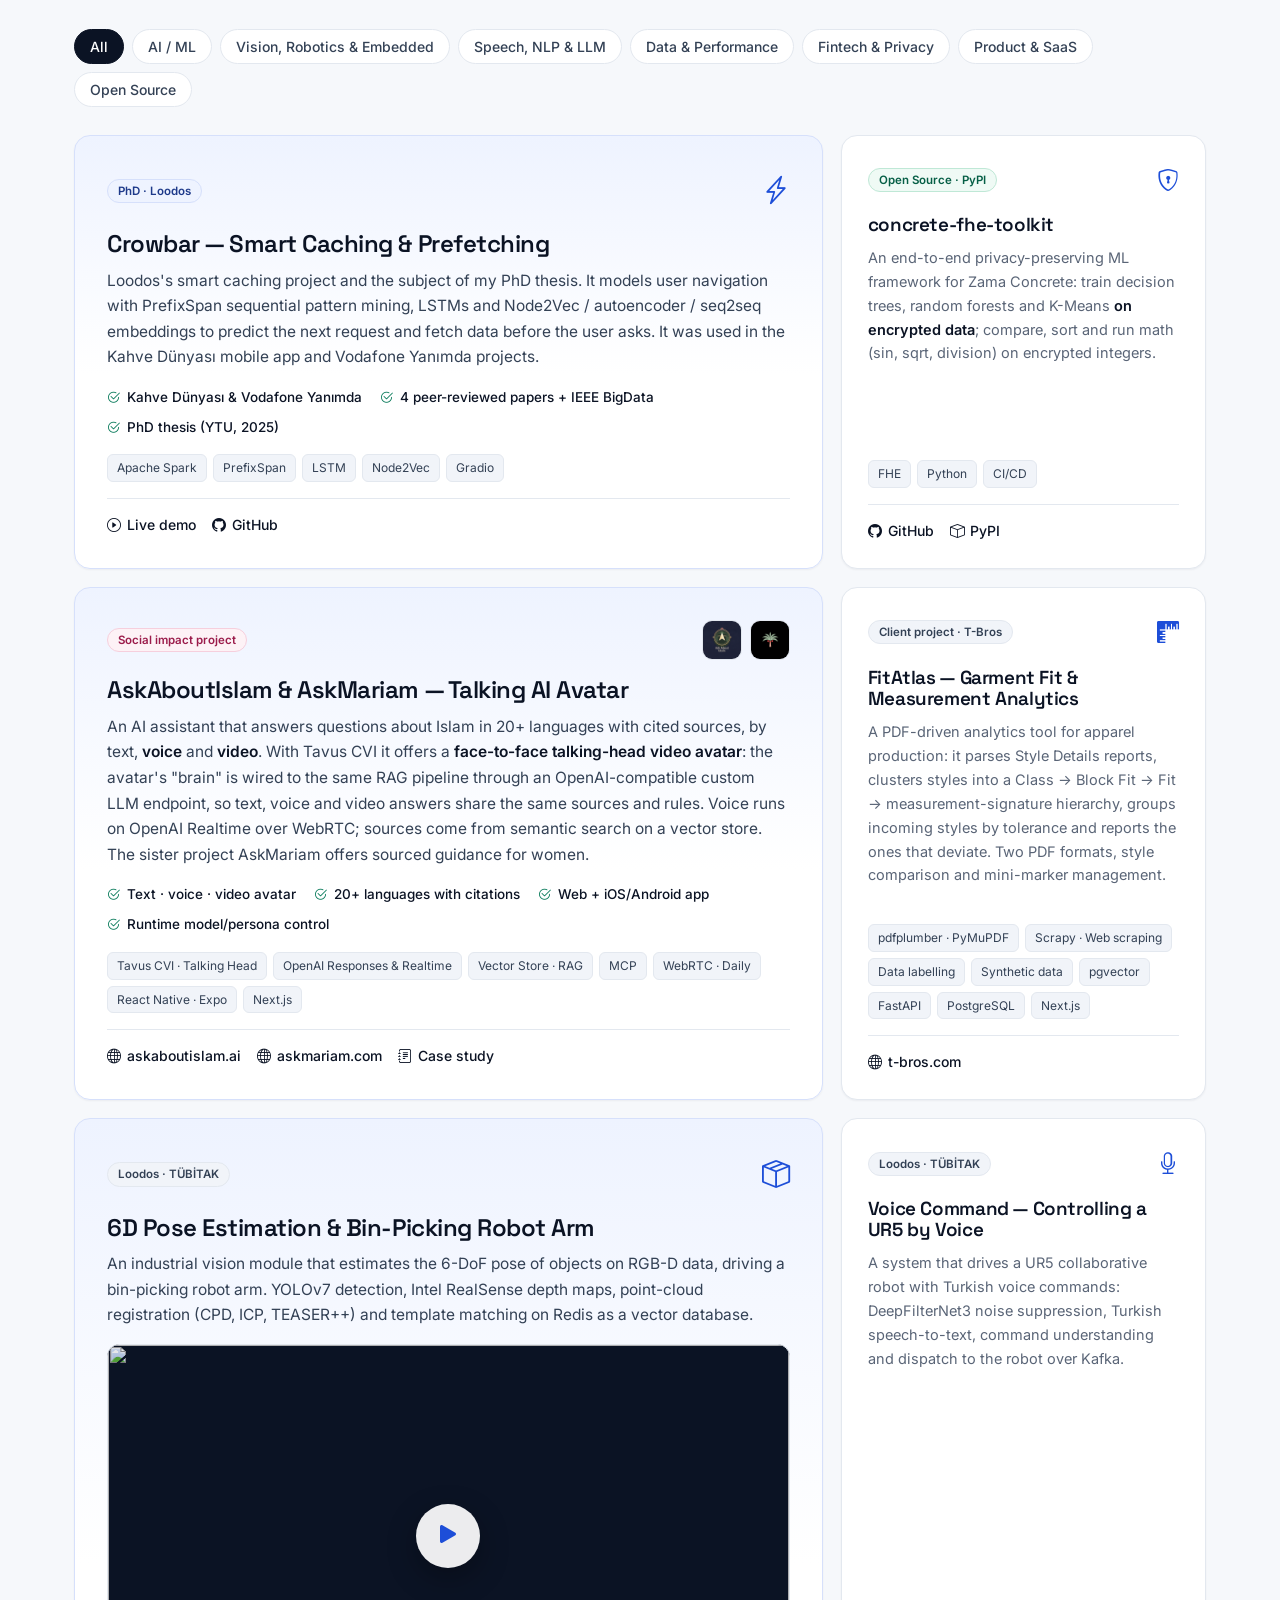
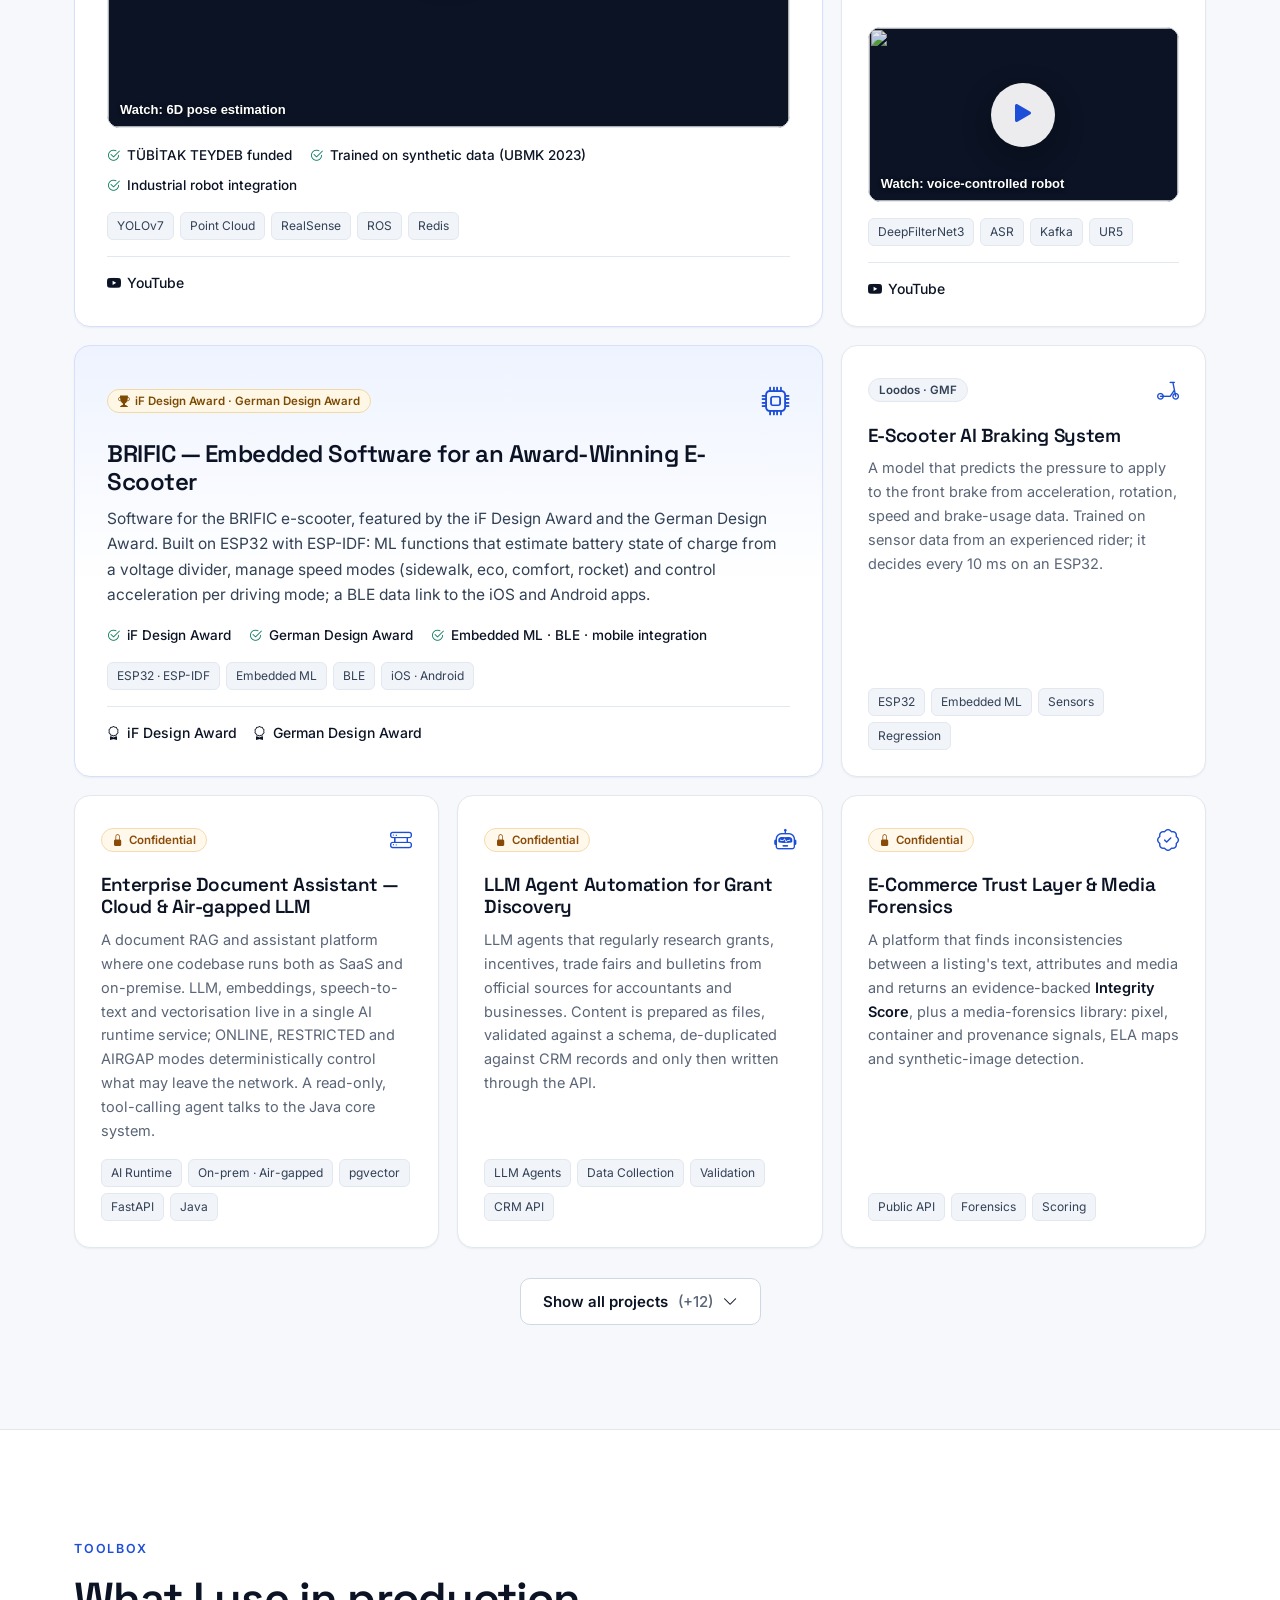
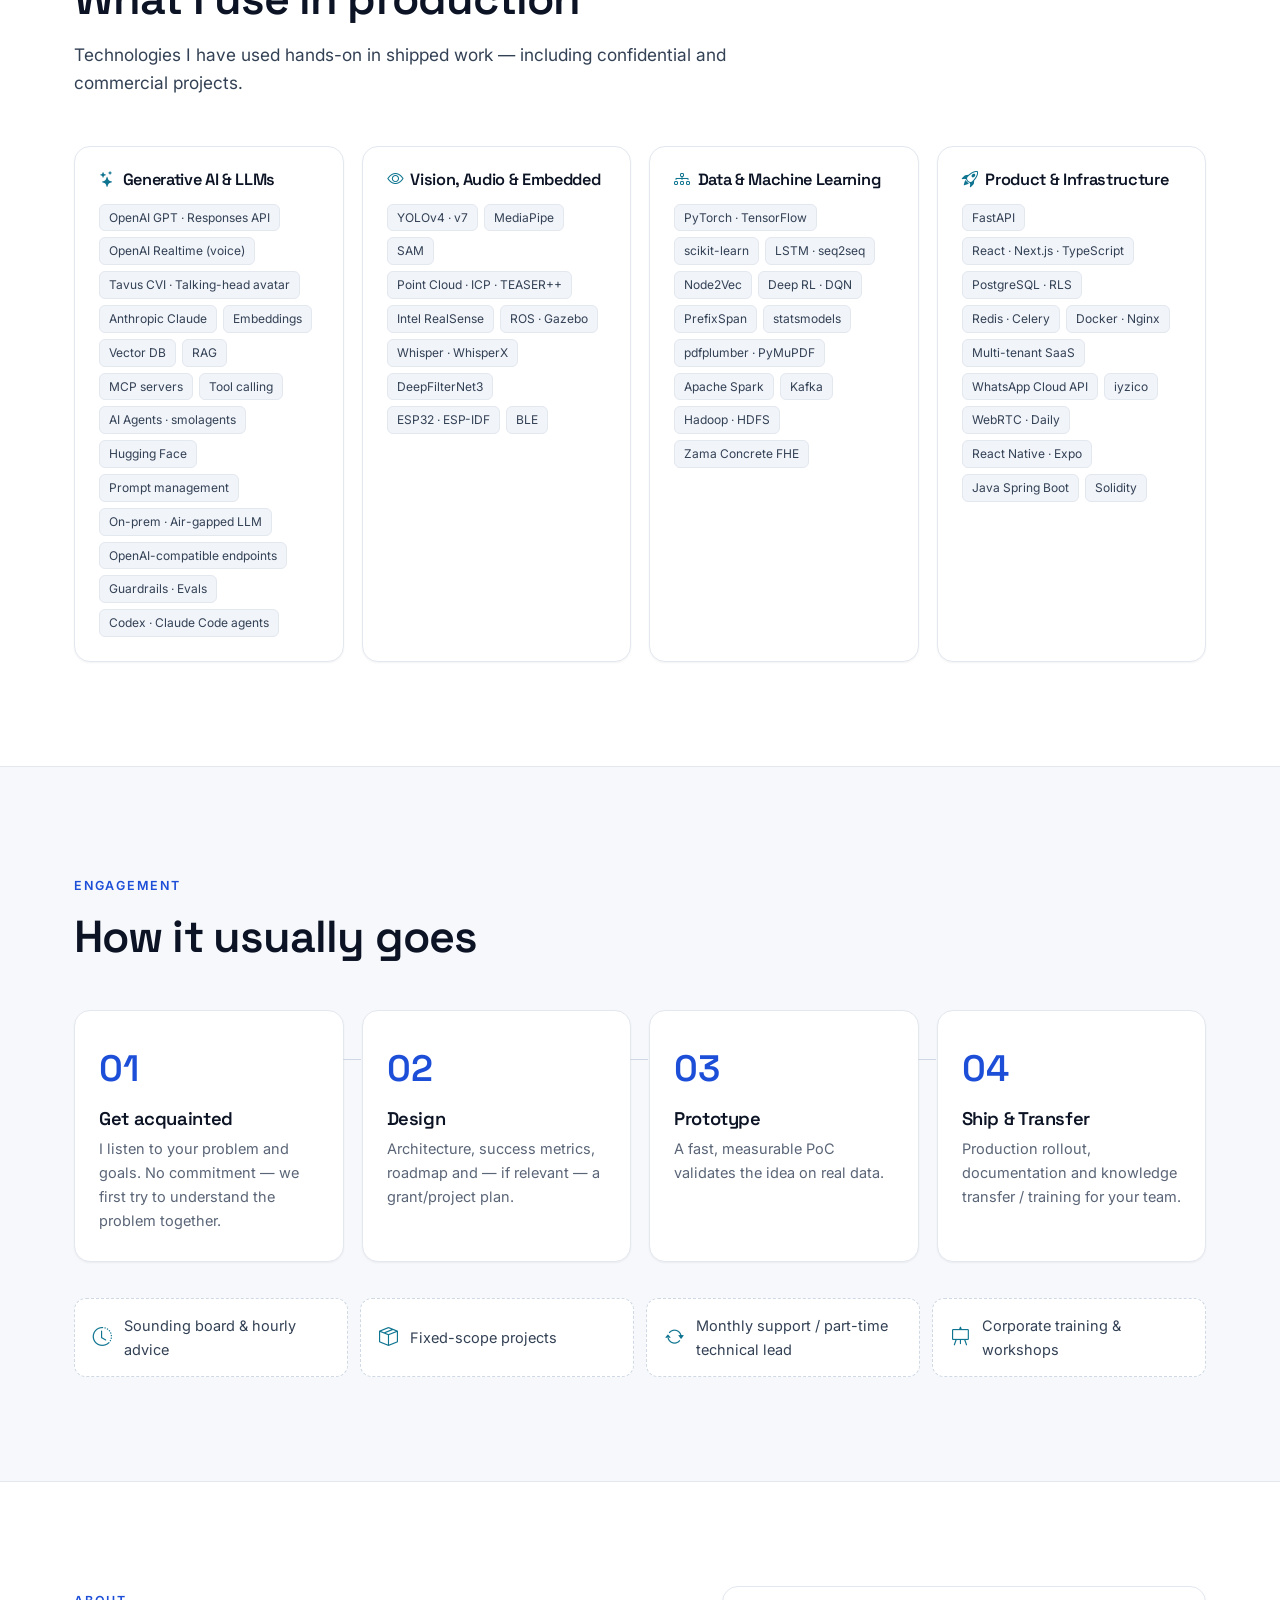
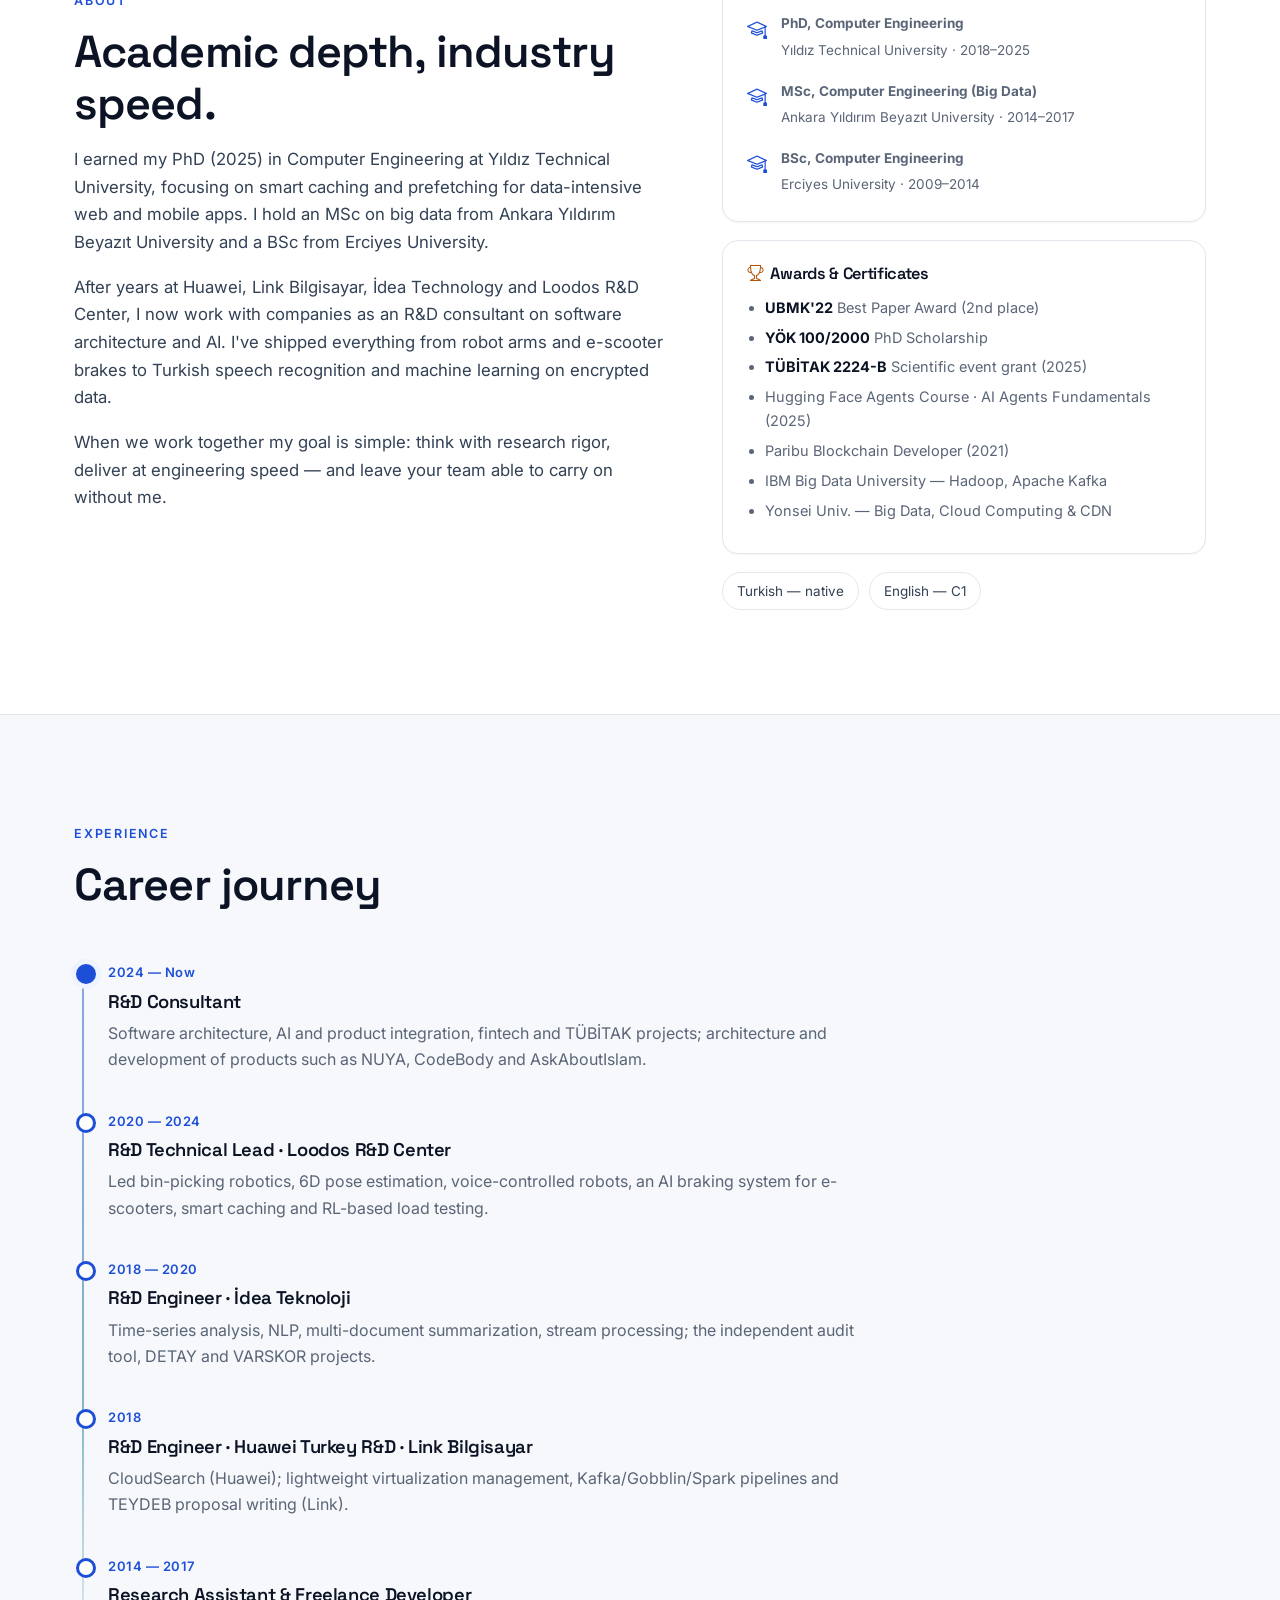
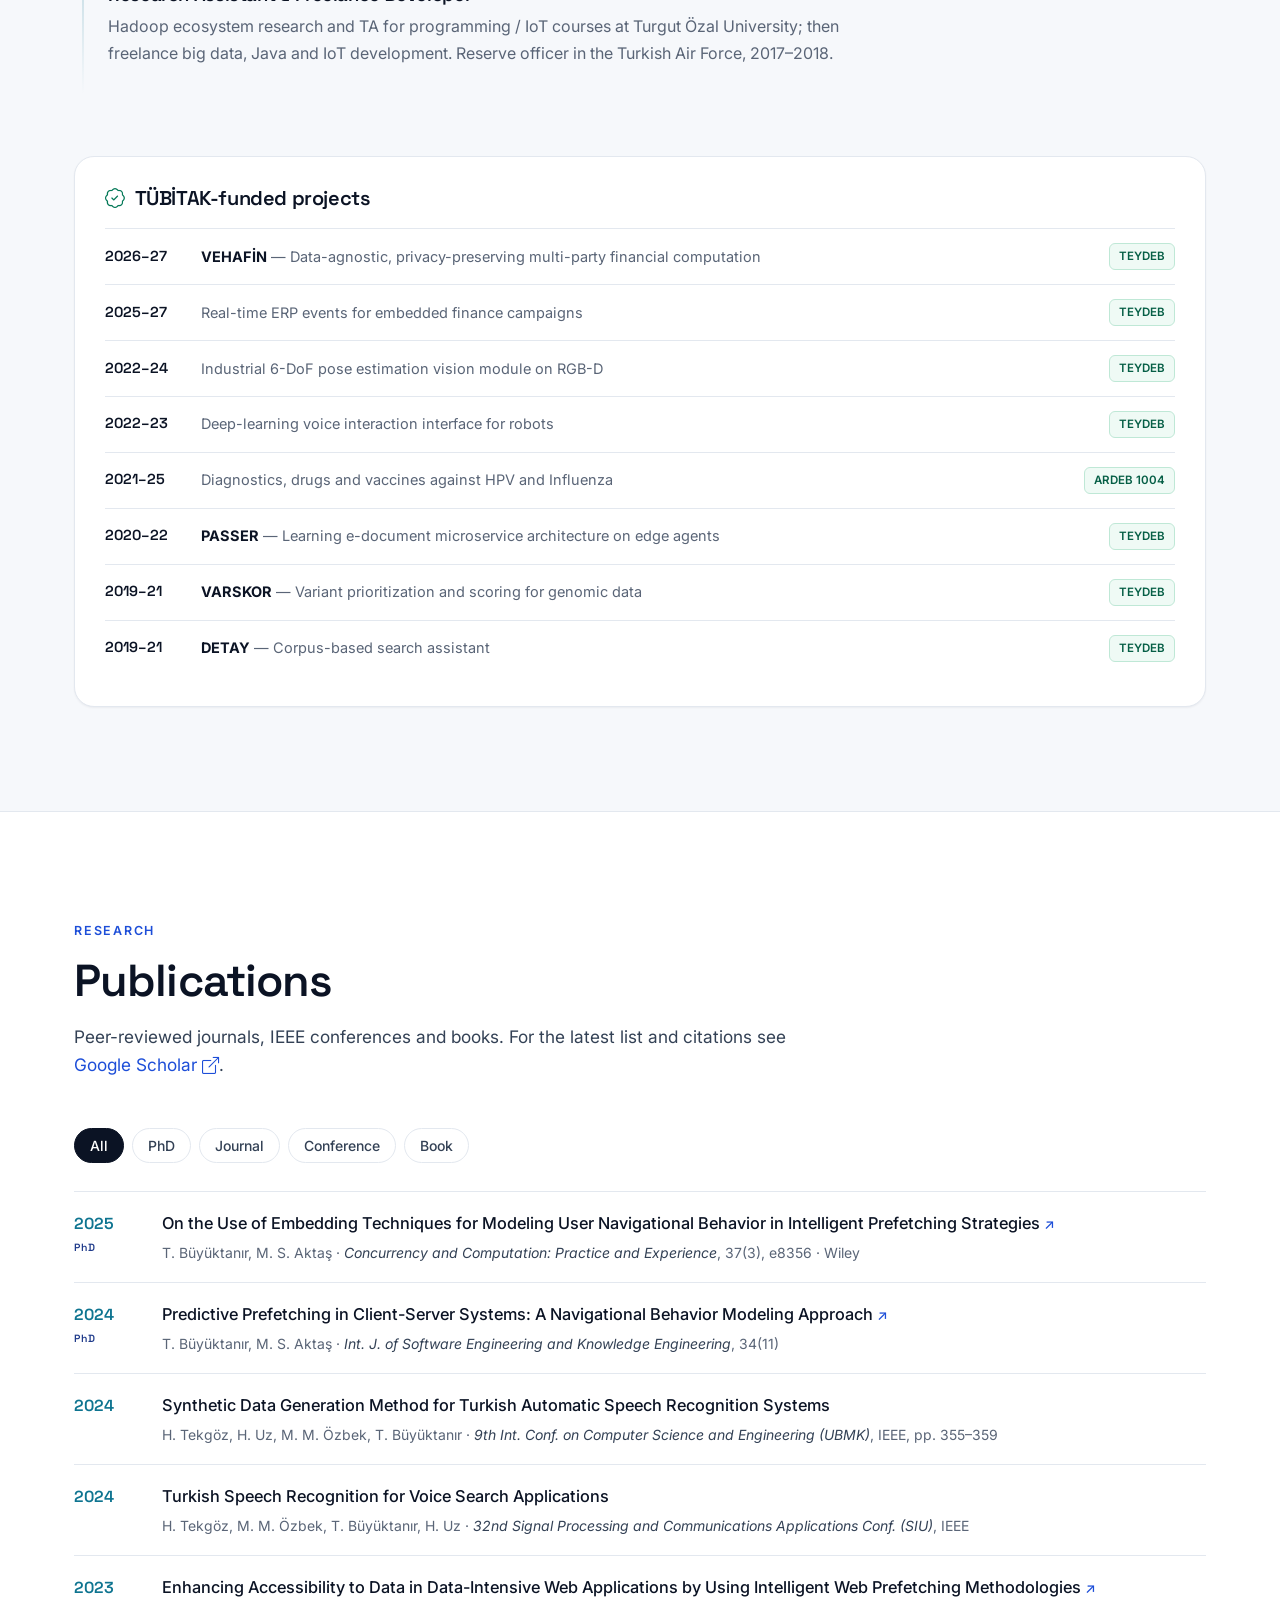
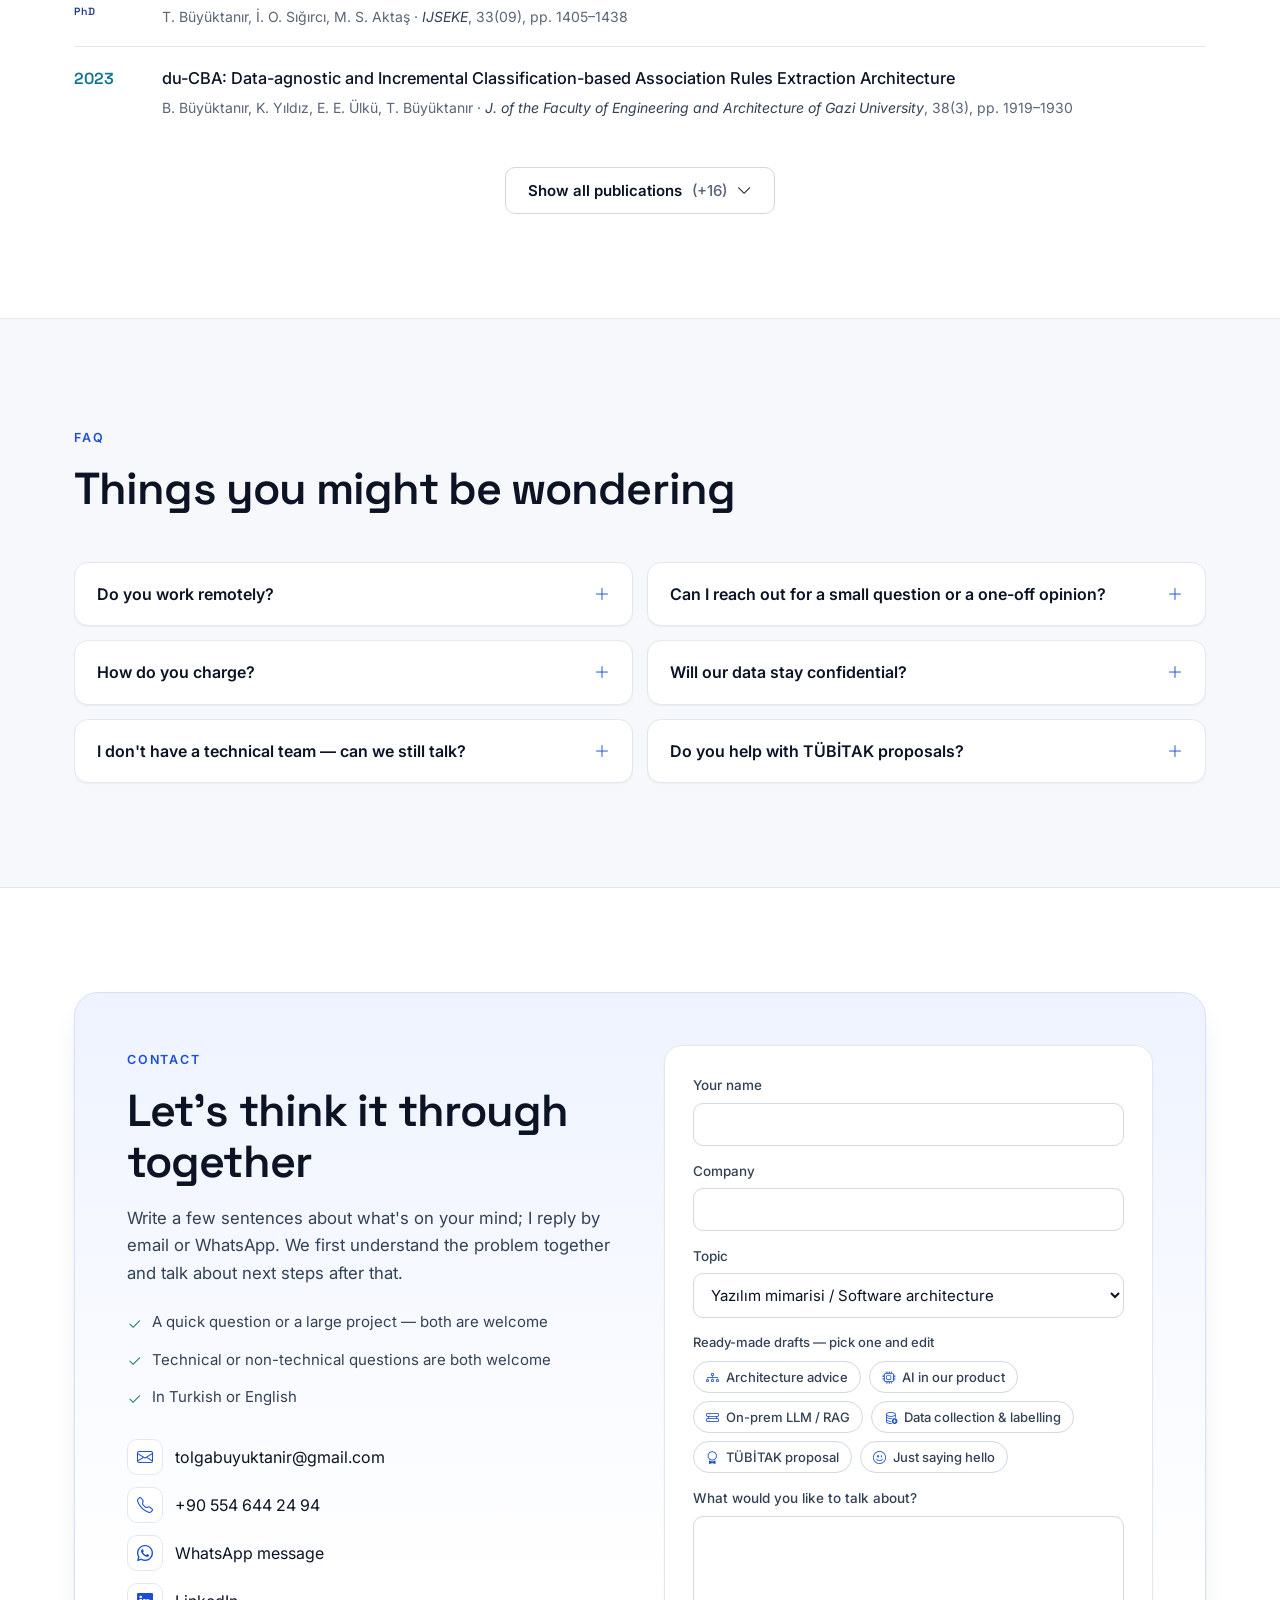
==== commit 0eb49dcb: "Restore the rotating hero headline Co-Authored-By: Claude Opus 5.5 <noreply@anthropic.com> Claude-Se" ====
--- a/index.html
+++ b/index.html
@@ -96,7 +96,10 @@
                         <span data-l="tr">Ar-Ge danışmanı · Yazılım mimarisi &amp; yapay zekâ</span>
                         <span data-l="en">R&amp;D consultant · Software architecture &amp; AI</span>
                     </span>
-                    <h1><span data-l="tr">Yenilik gerektiren işleri sahada çalışan ürünlere dönüştürüyorum.</span><span data-l="en">I turn innovation-heavy ideas into products that run in the real world.</span></h1>
+                    <h1>
+                        <span data-l="tr">Fikirden üretime:<span class="typed-line"><span class="grad" id="typed">yazılım mimarisi</span></span>ile sade ve sağlam çözümler.</span>
+                        <span data-l="en">From idea to production:<span class="typed-line"><span class="grad" id="typedEn">software architecture</span></span>built simple and solid.</span>
+                    </h1>
                     <p class="lead">
                         <span data-l="tr">Ben <strong>Dr. Tolga Büyüktanır</strong>. 10 yılı aşkın süredir makine öğrenmesi, büyük veri, bilgisayarlı görü ve fintech alanlarında Ar-Ge projeleri yürütüyorum. Kahve Dünyası ve Vodafone Yanımda'da kullanılan akıllı önbellek sisteminden yedi markayı taşıyan <a href="#nuya">NUYA</a> platformuna, esenlik merkezleri için geliştirdiğim <a href="#codebody">CodeBody</a>'ye kadar fikirleri canlı ürünlere dönüştürdüm. Bir mimari karar, yapay zekânın ürüne entegrasyonu ya da benzer bir problem üzerinde düşünüyorsanız birkaç cümle yazmanız yeterli.</span><span data-l="en">I'm <strong>Dr. Tolga Büyüktanır</strong>. For more than ten years I've led R&amp;D in machine learning, big data, computer vision and fintech — turning ideas into live products, from a smart caching system used by Kahve Dünyası and Vodafone Yanımda to <a href="#nuya">NUYA</a>, a platform behind seven brands, and <a href="#codebody">CodeBody</a>, which I built for wellness centers. If you're weighing an architecture decision, bringing AI into a product or something similar, a few sentences are all it takes.</span>
                     </p>
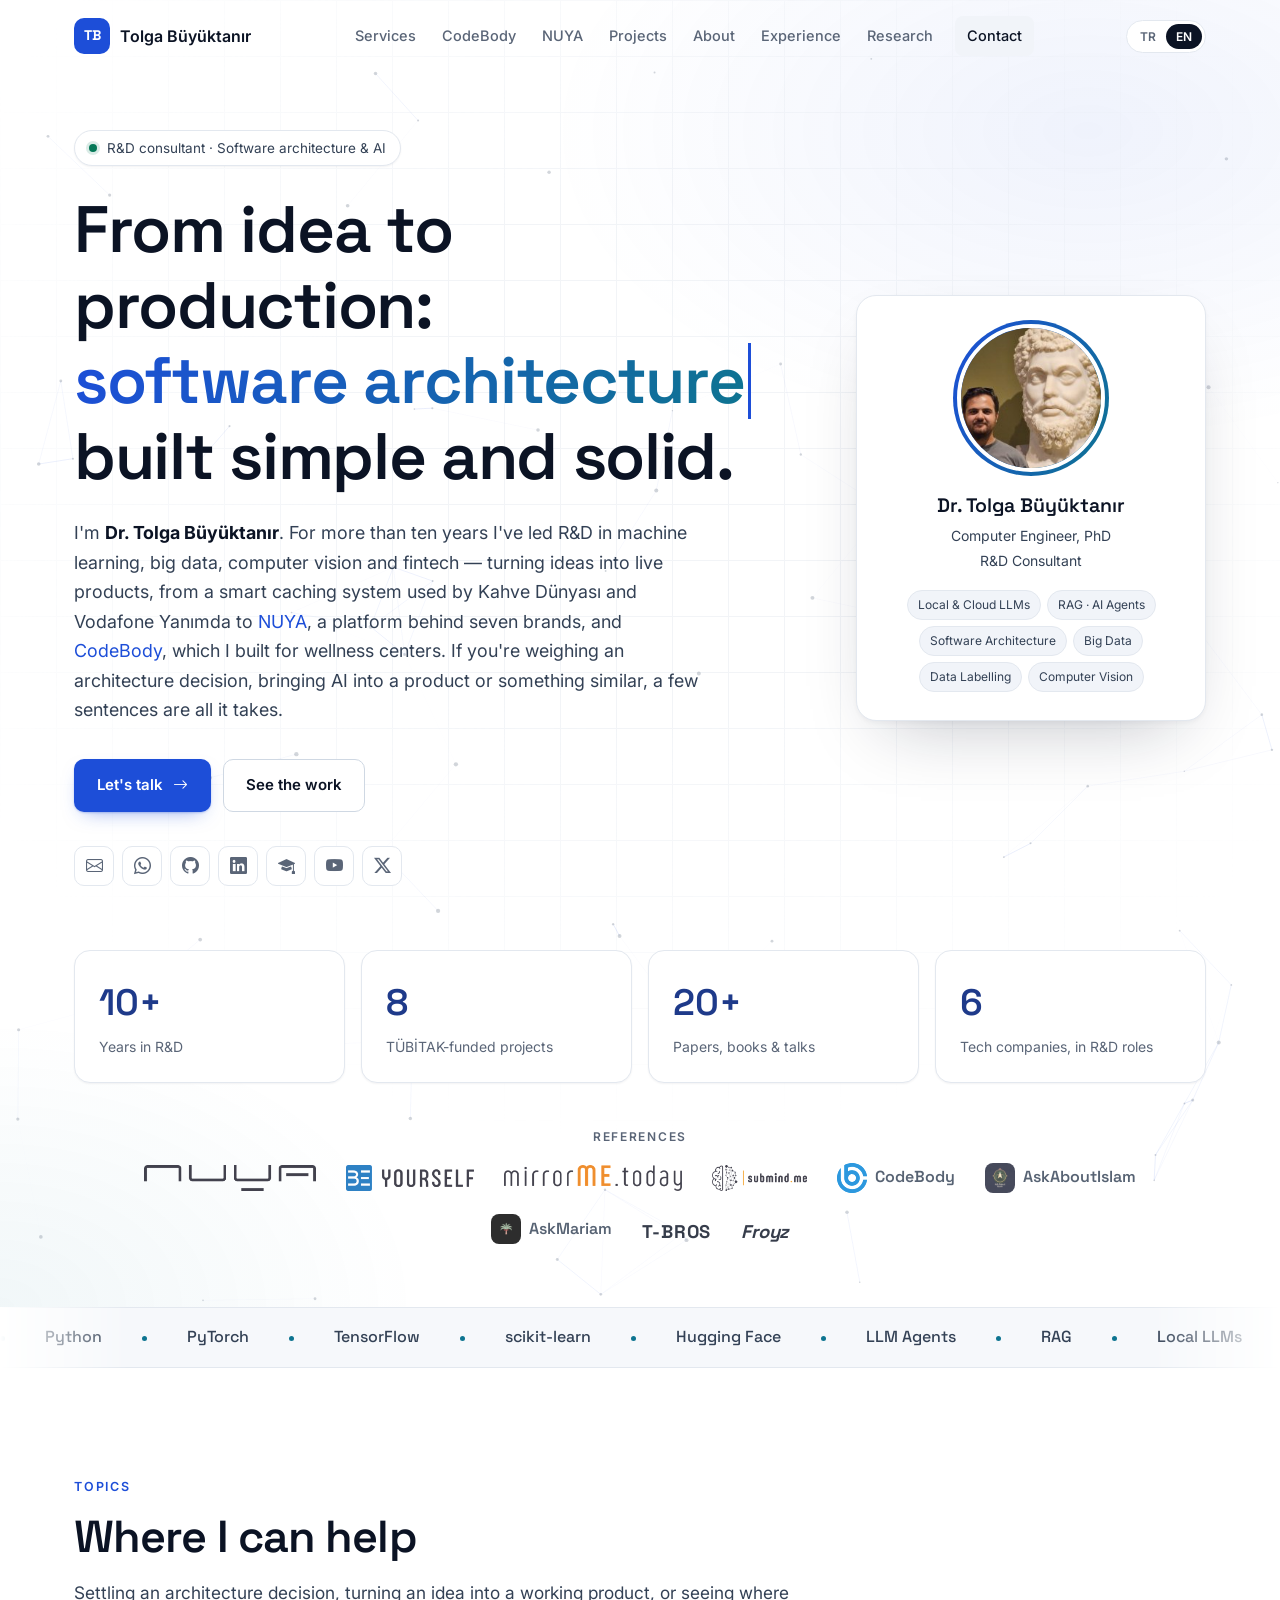
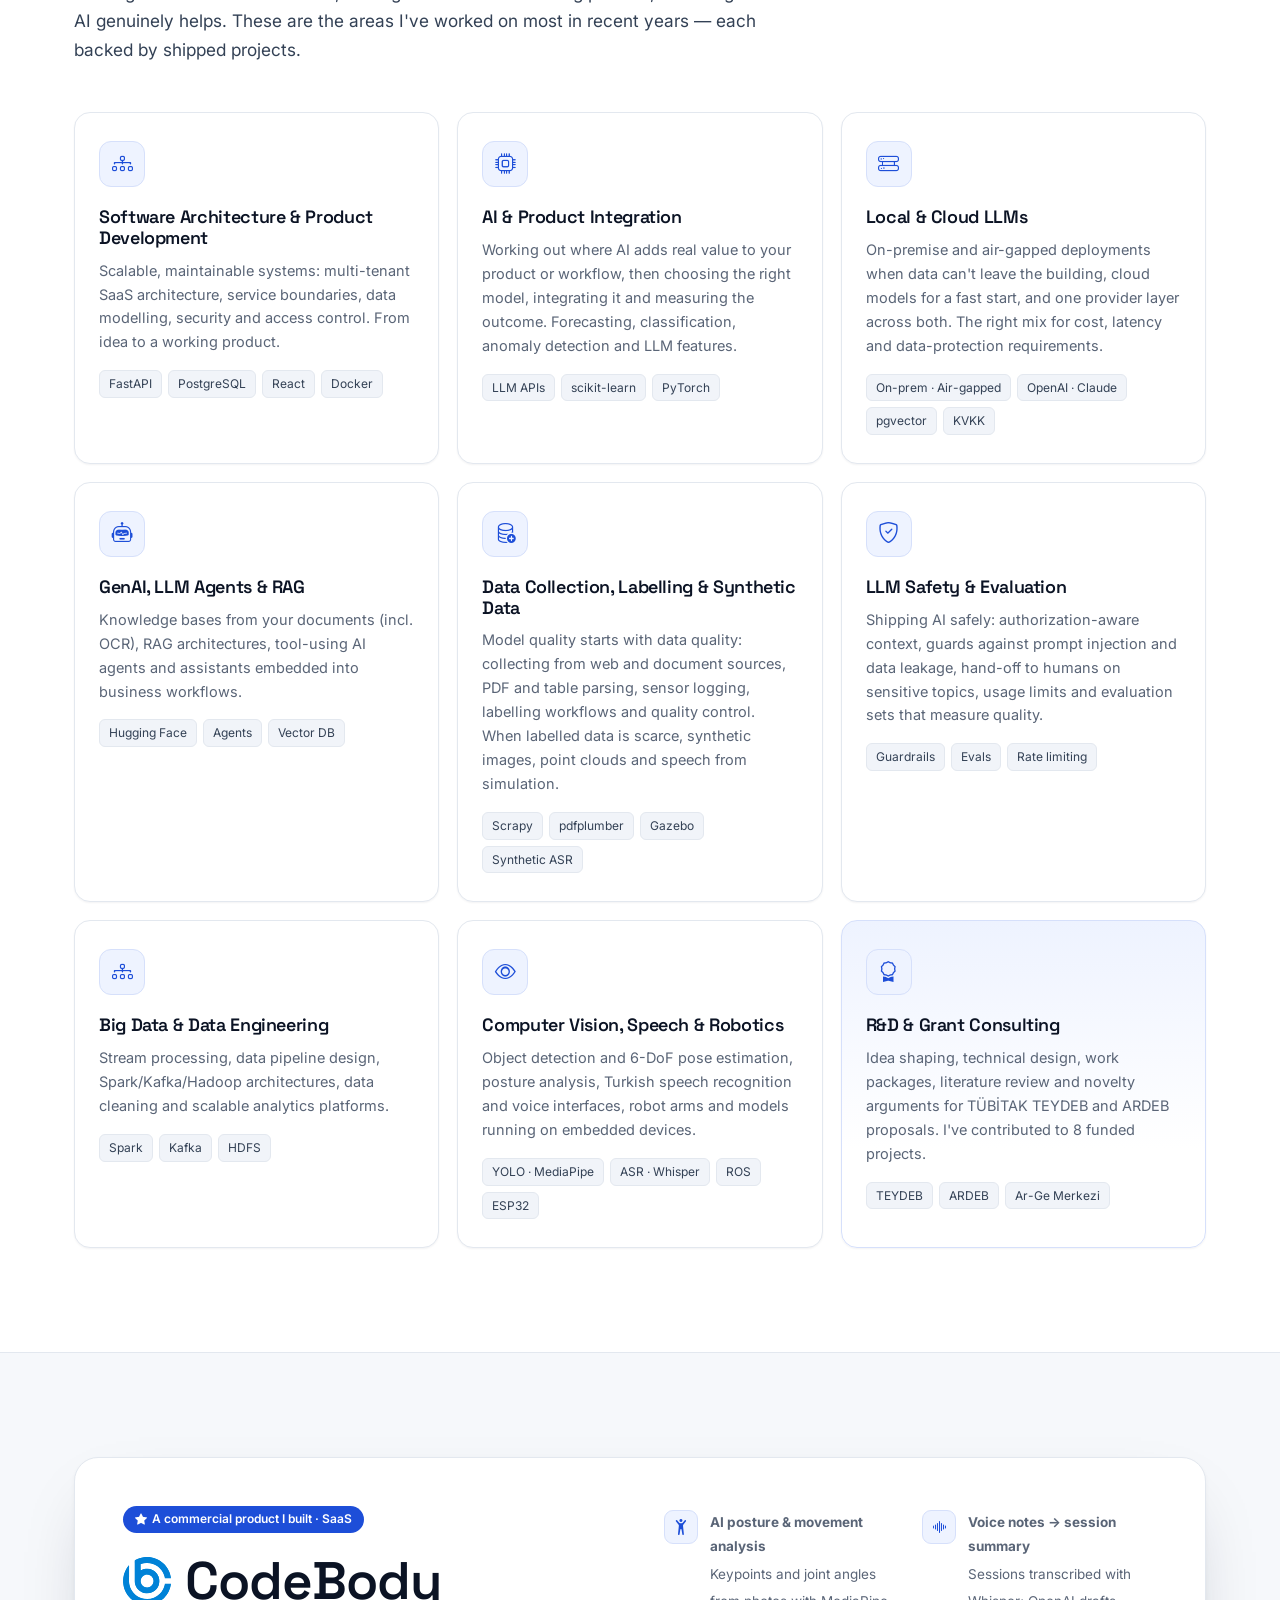
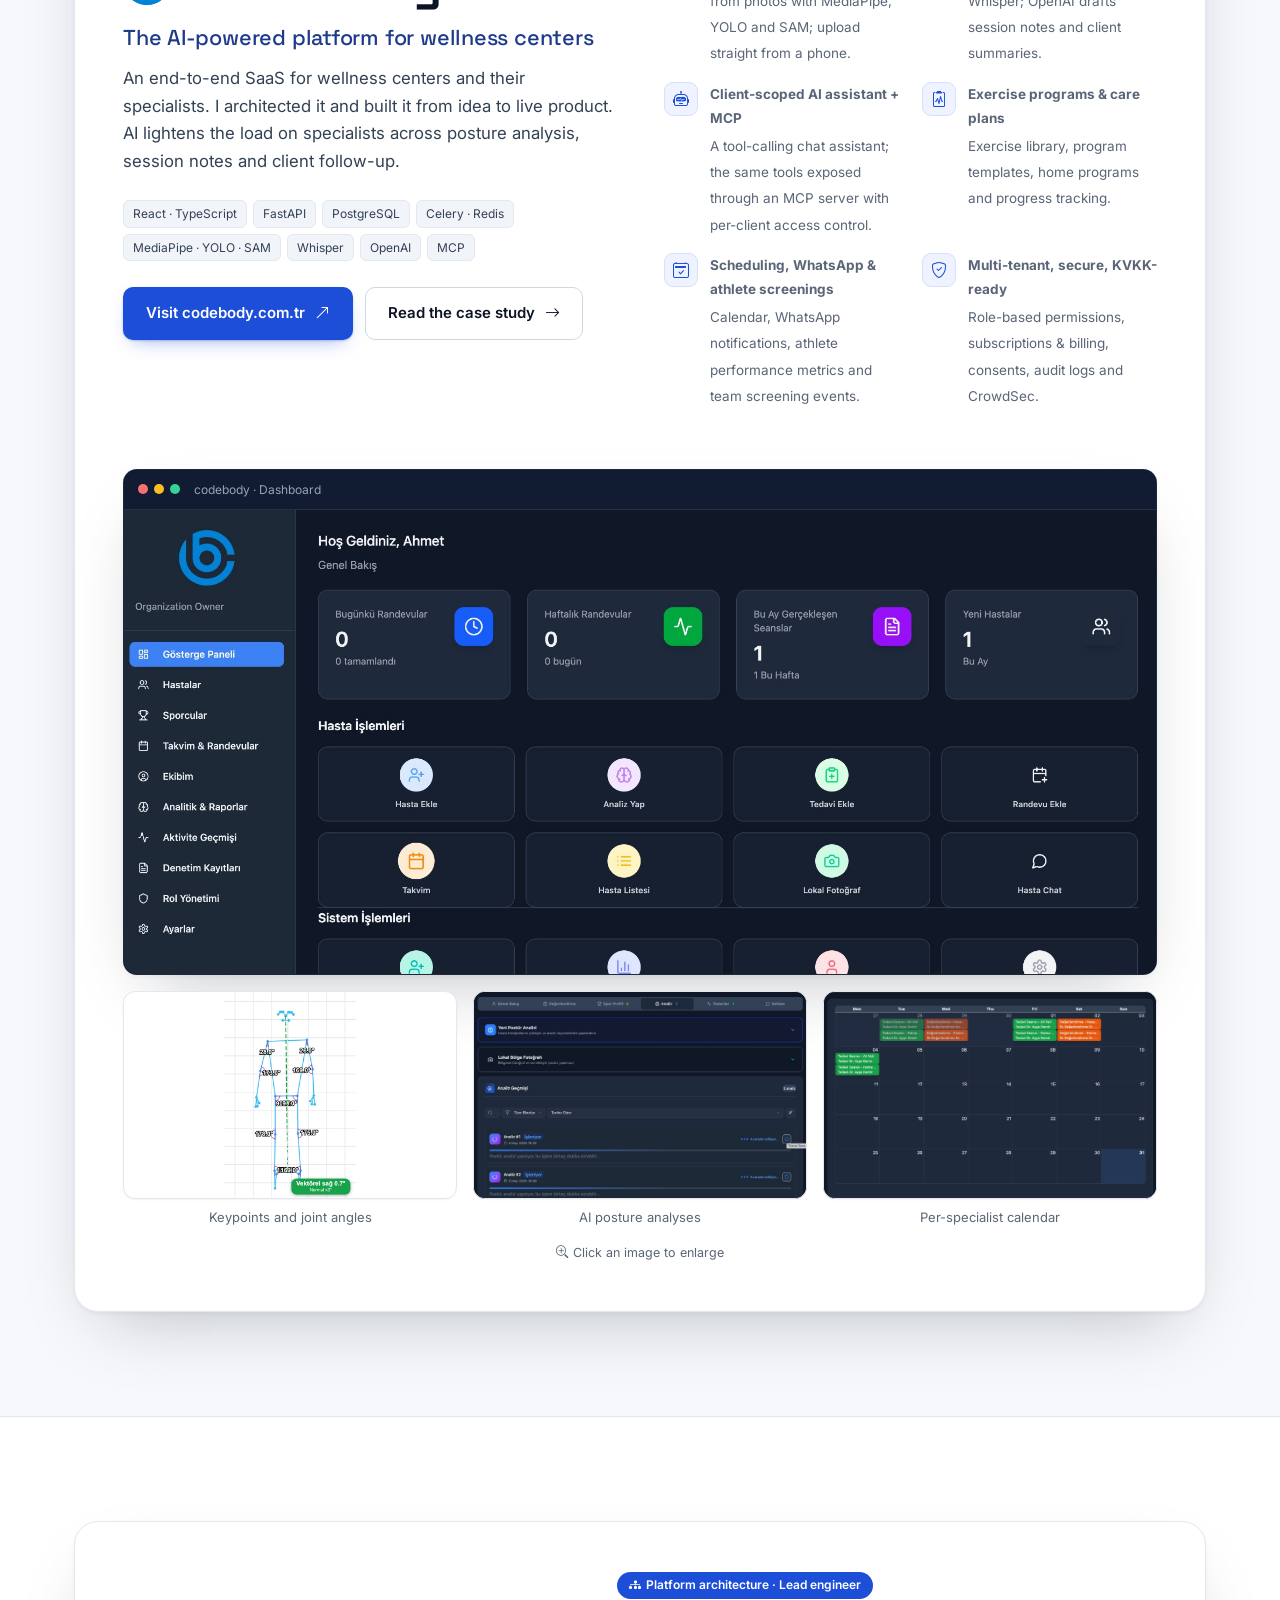
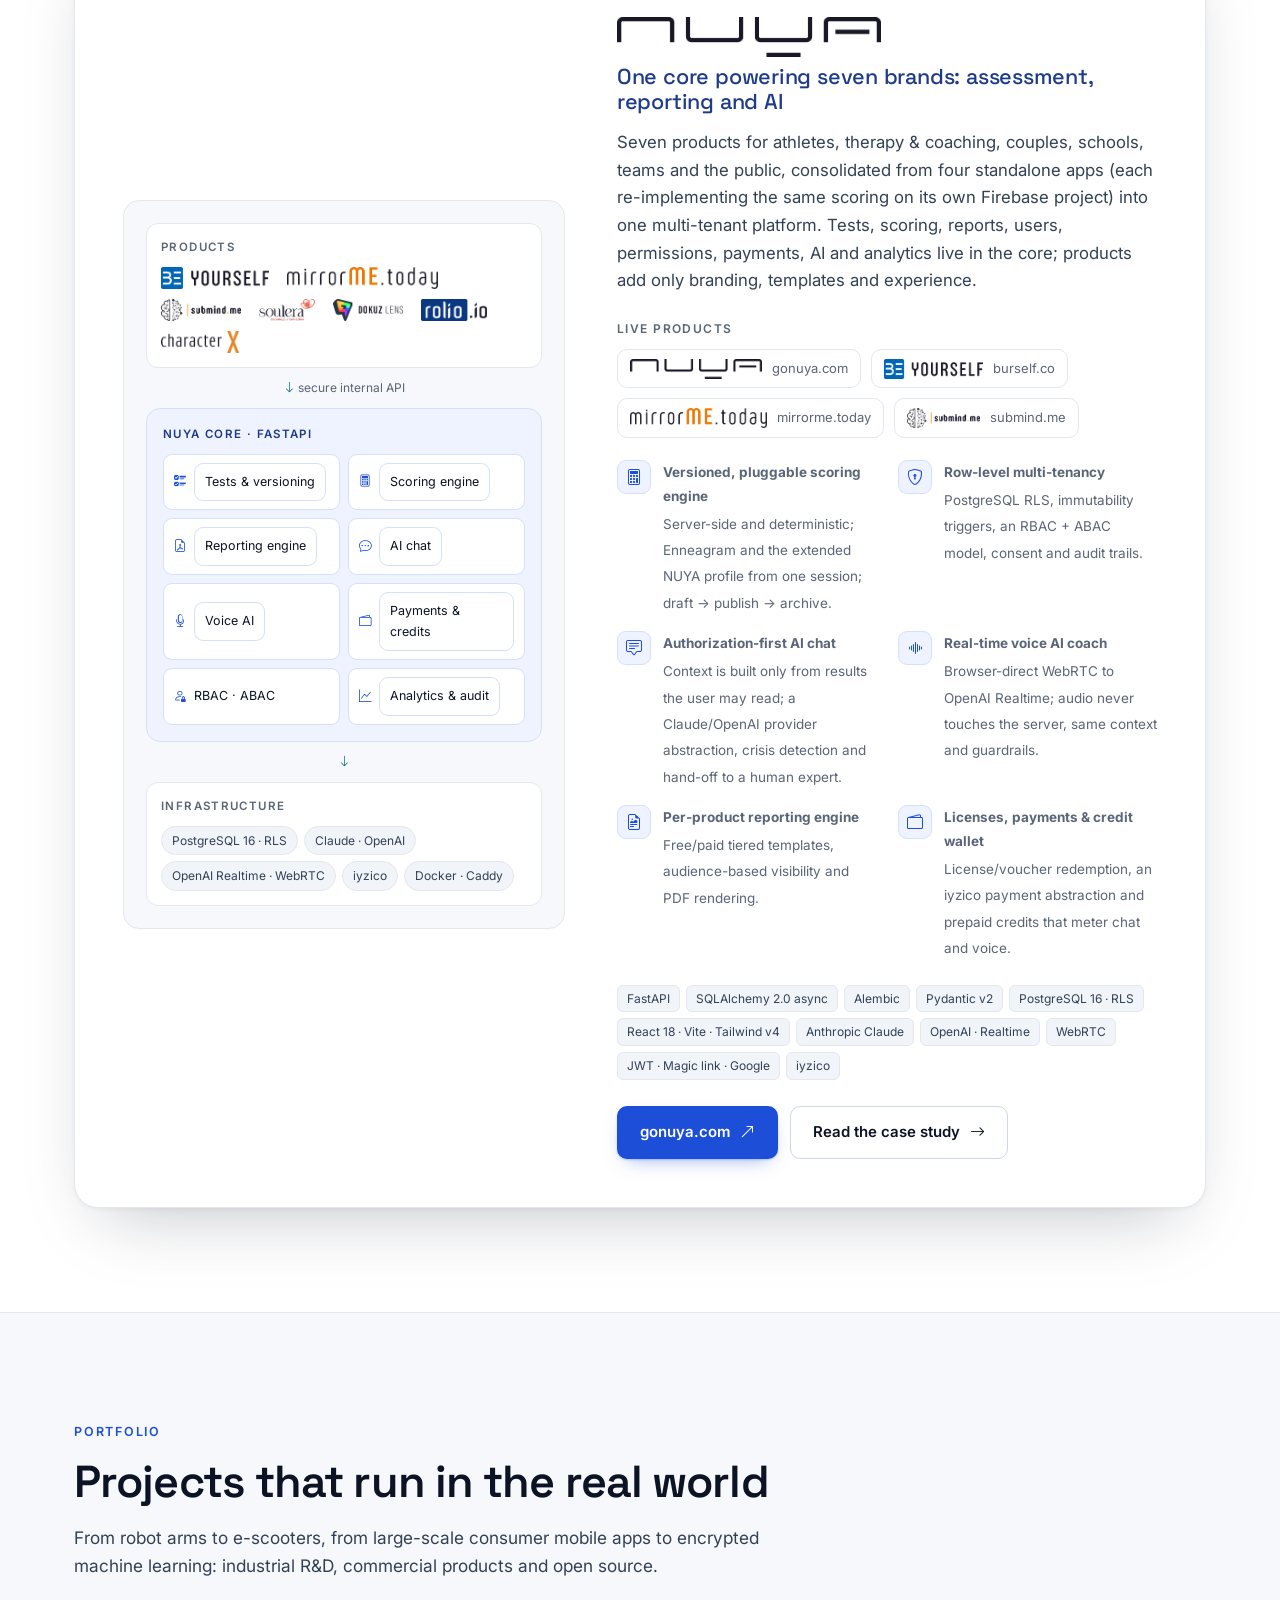
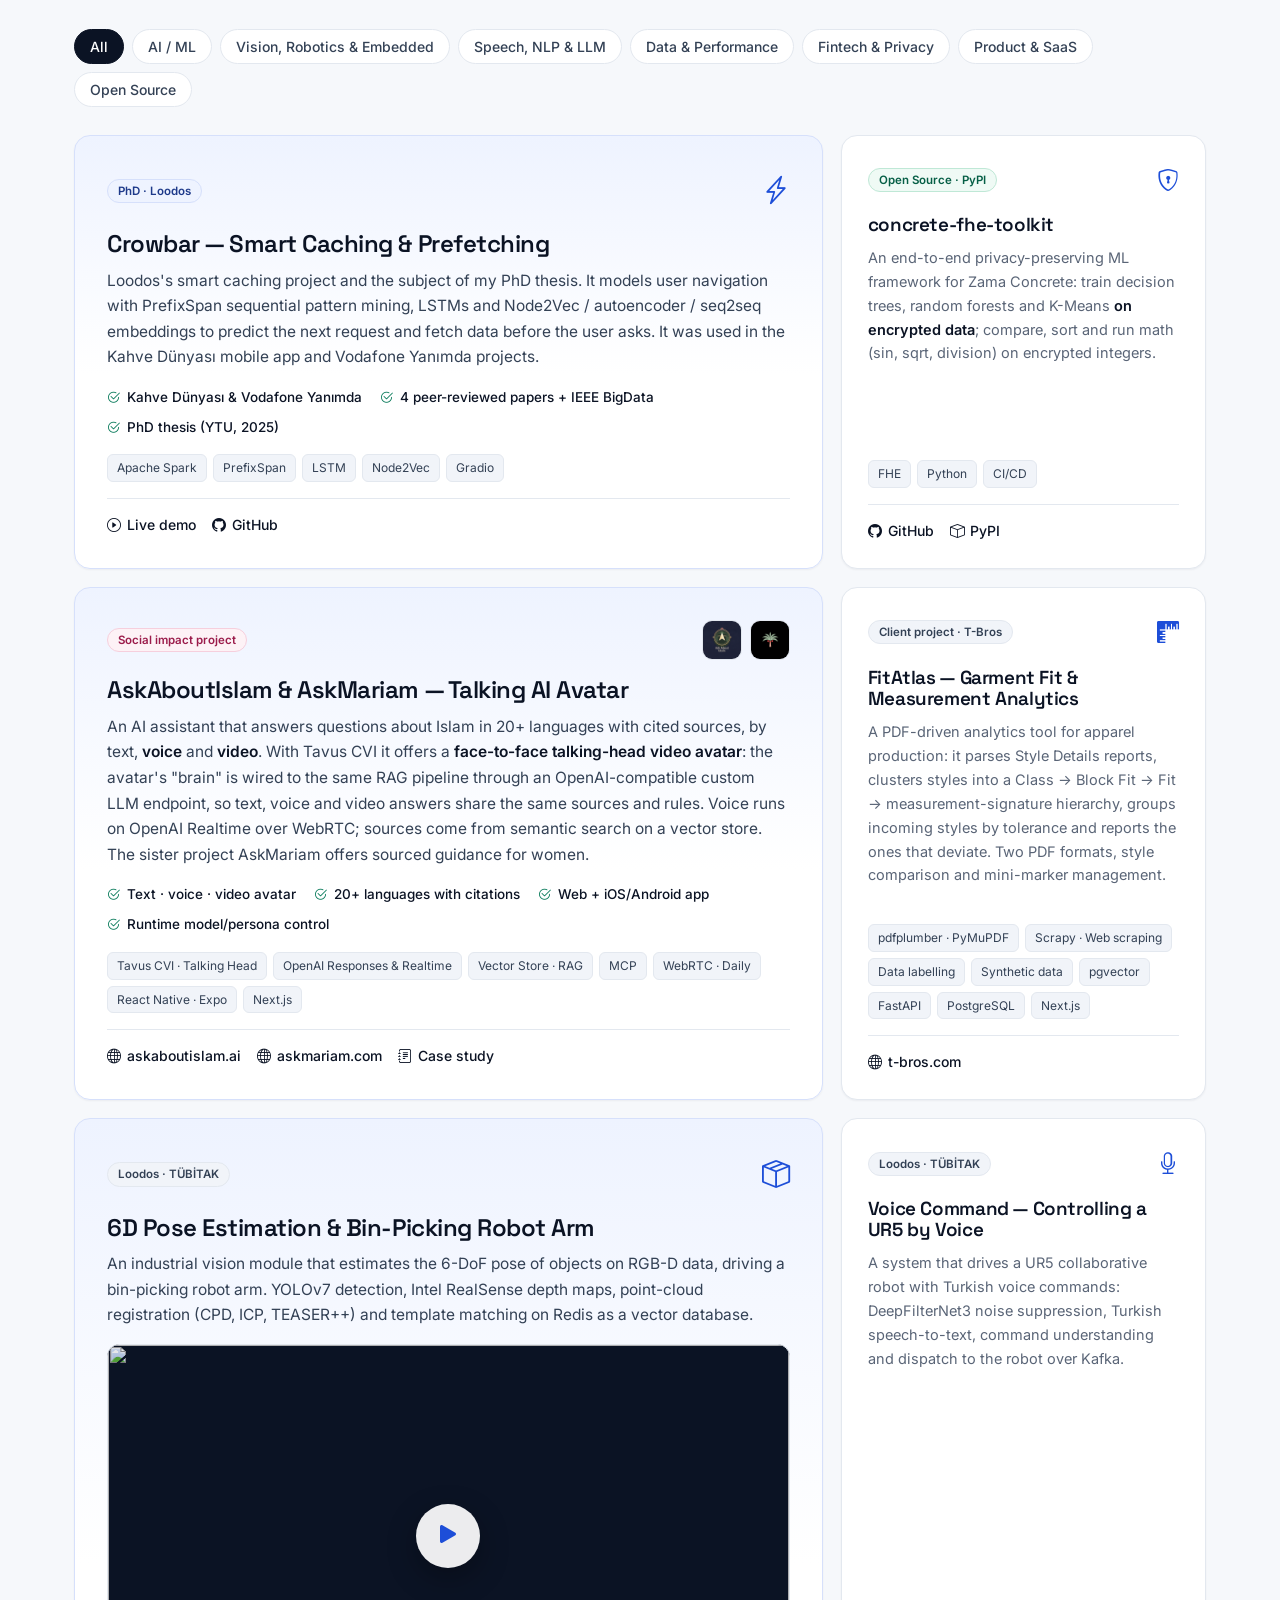
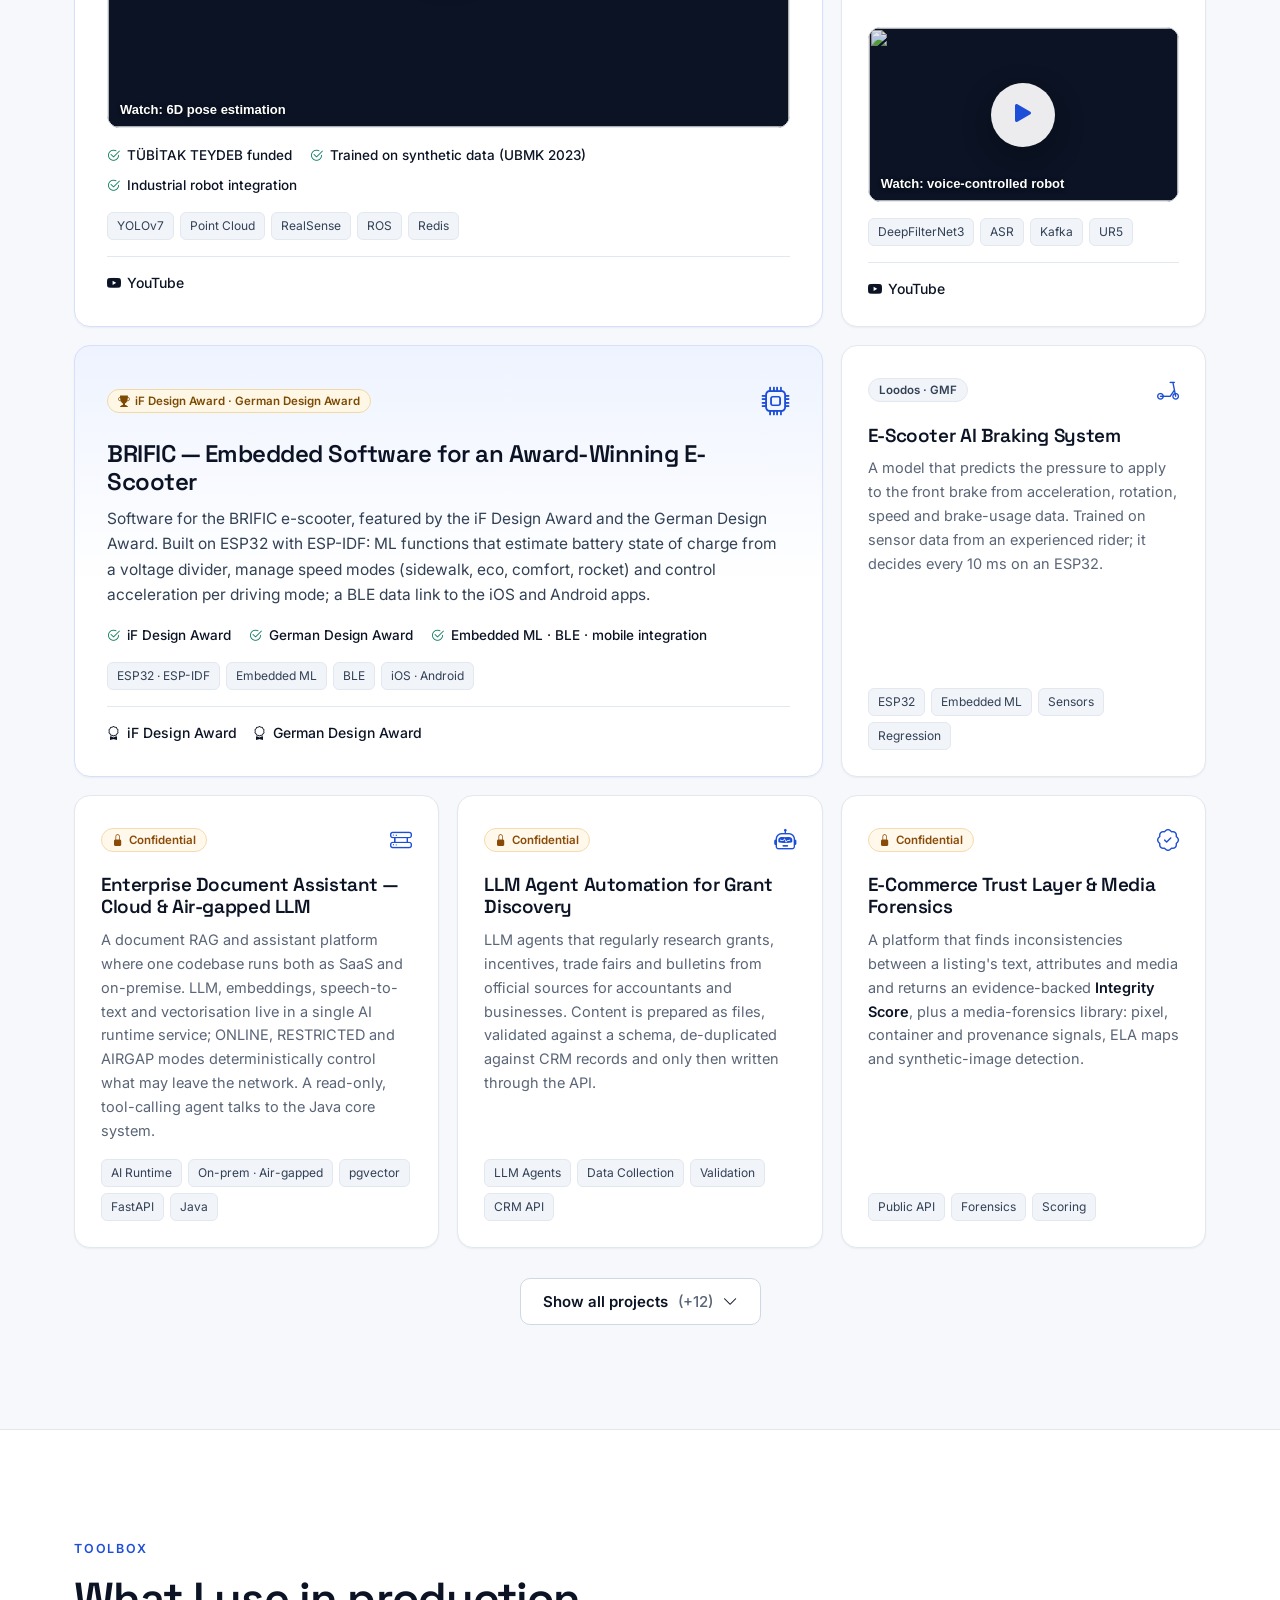
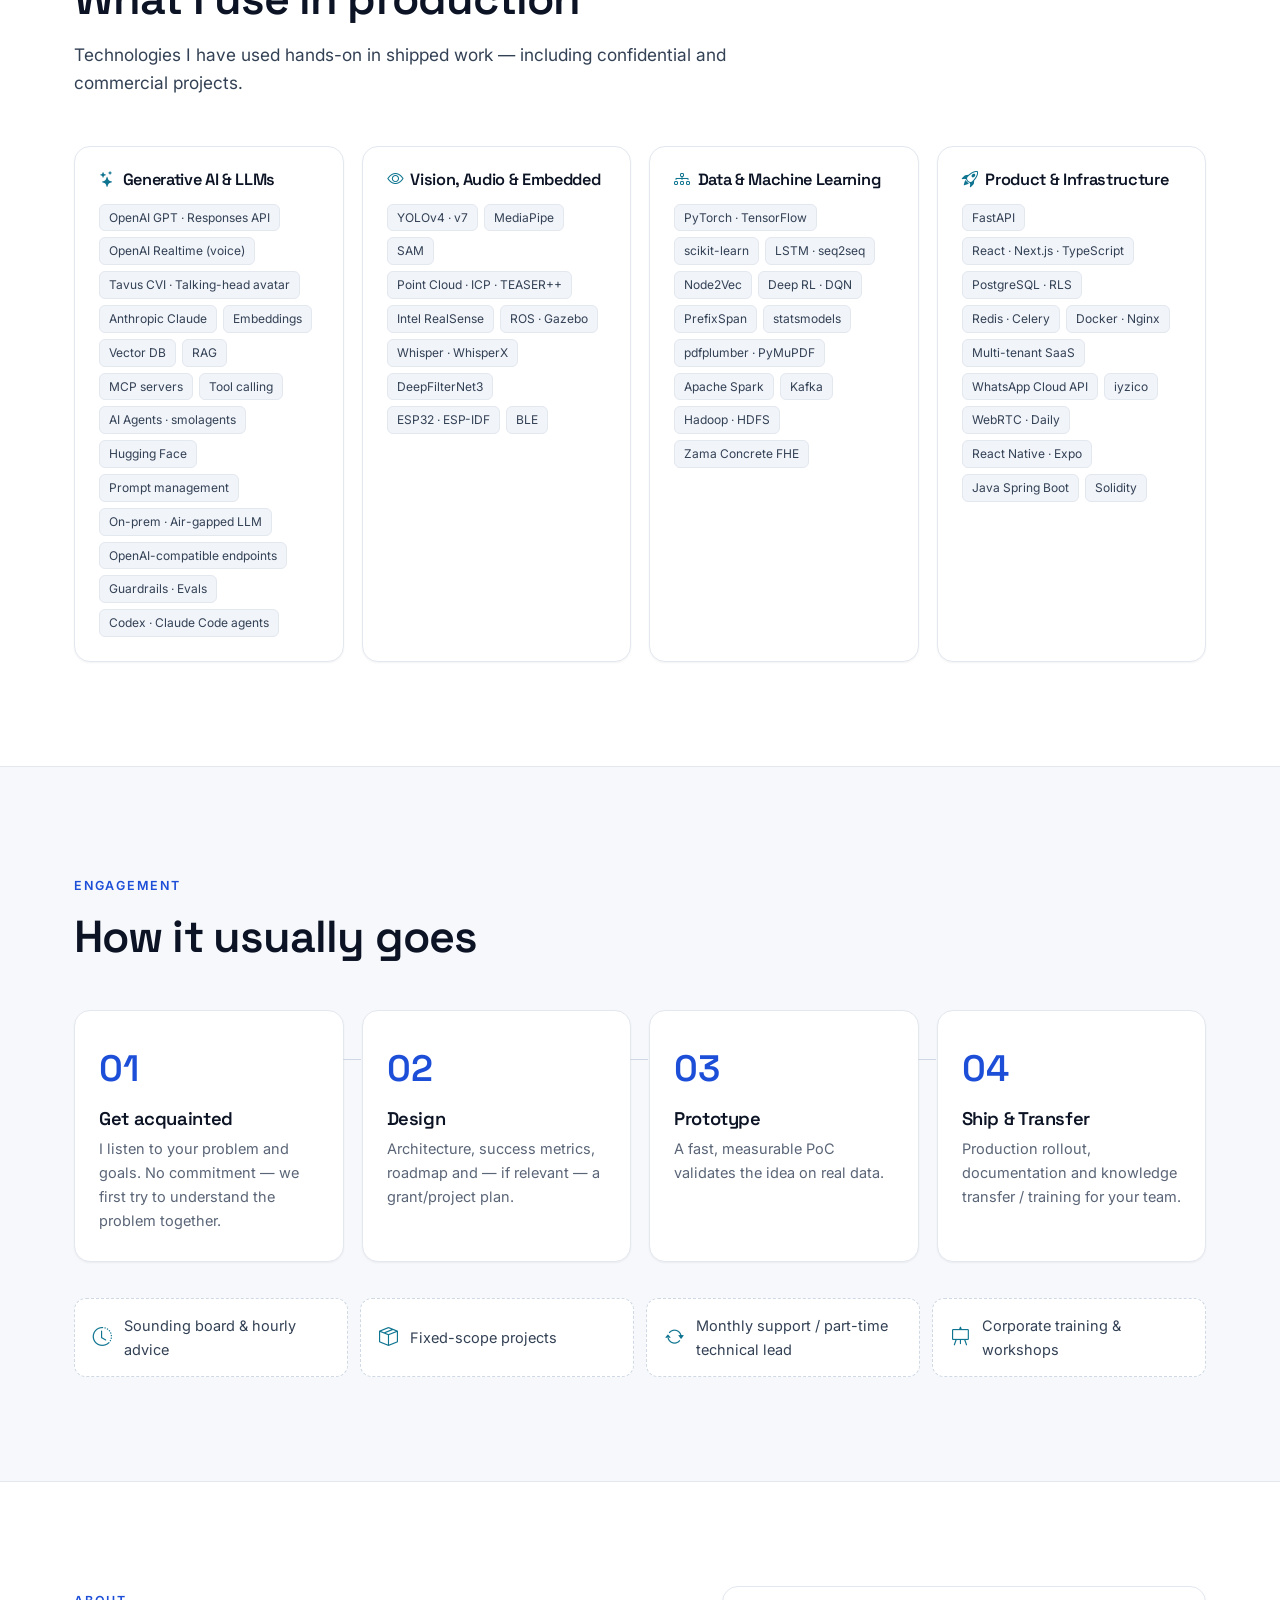
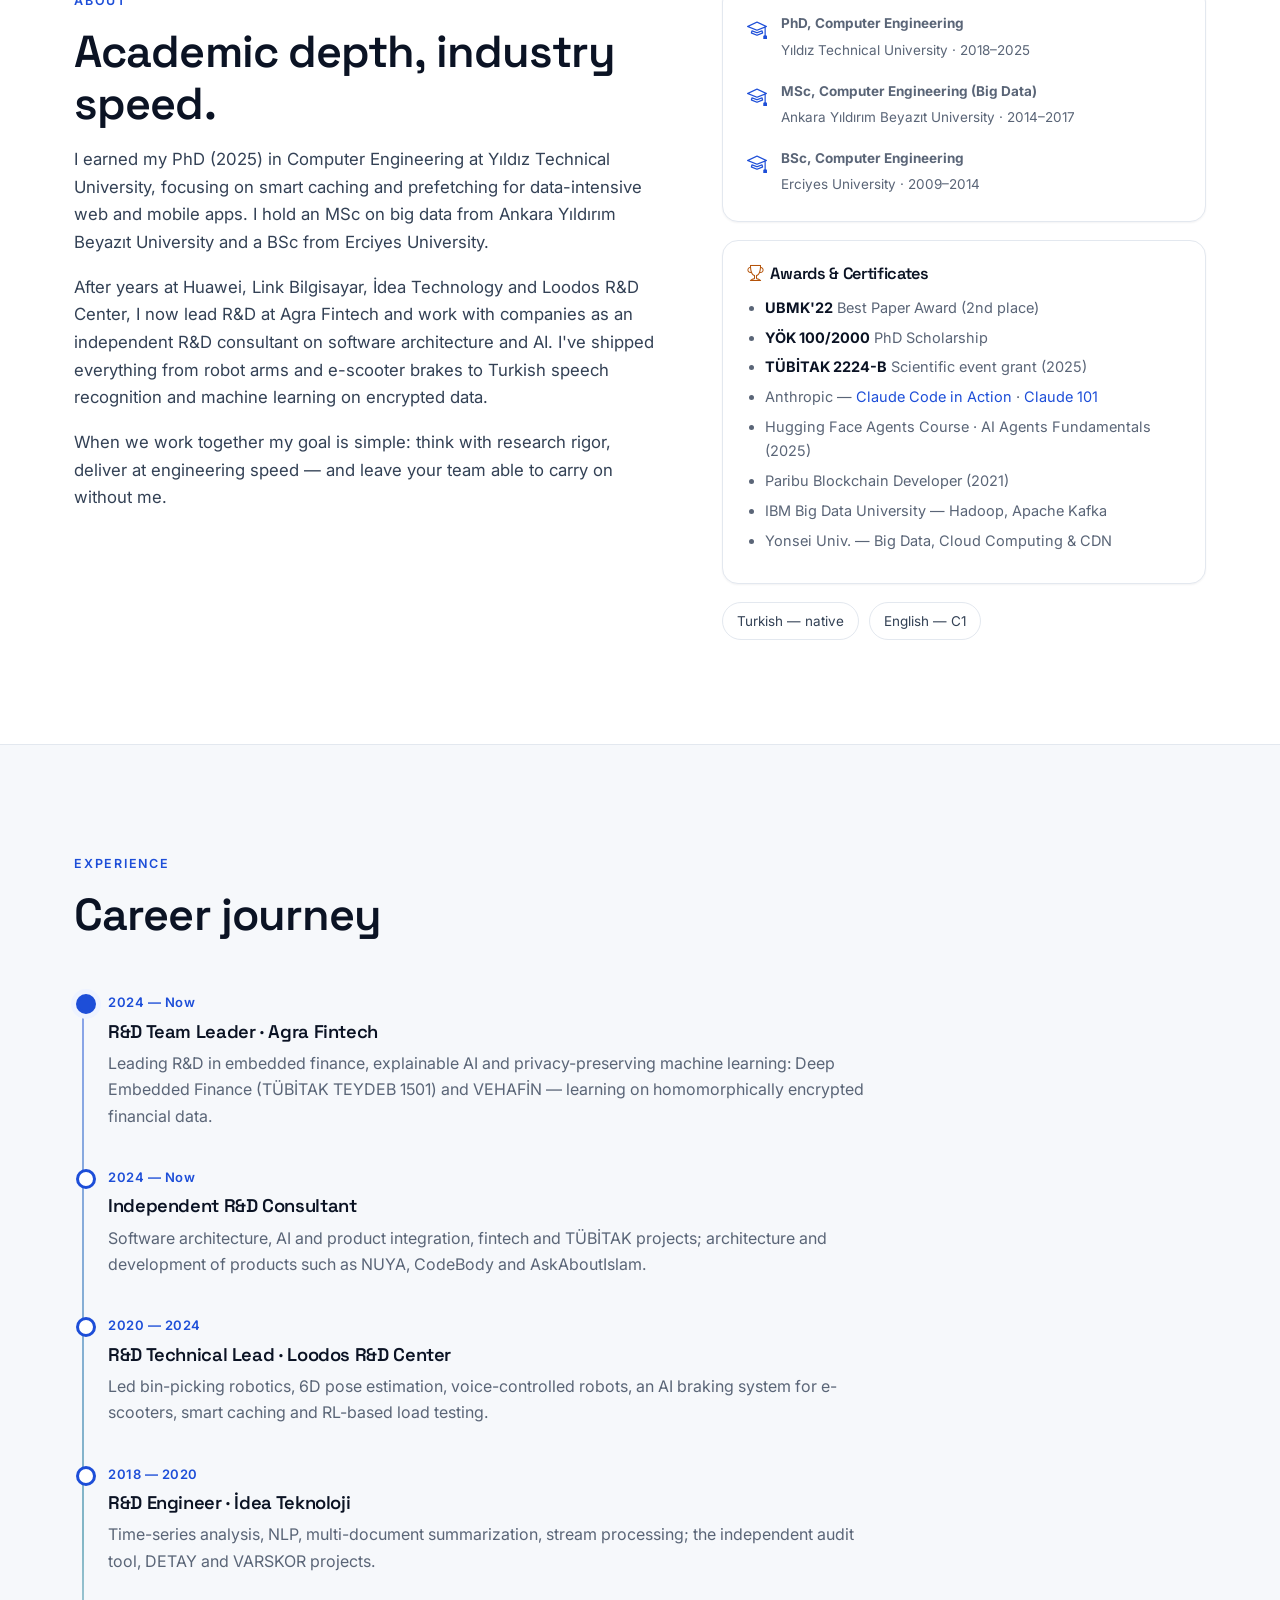
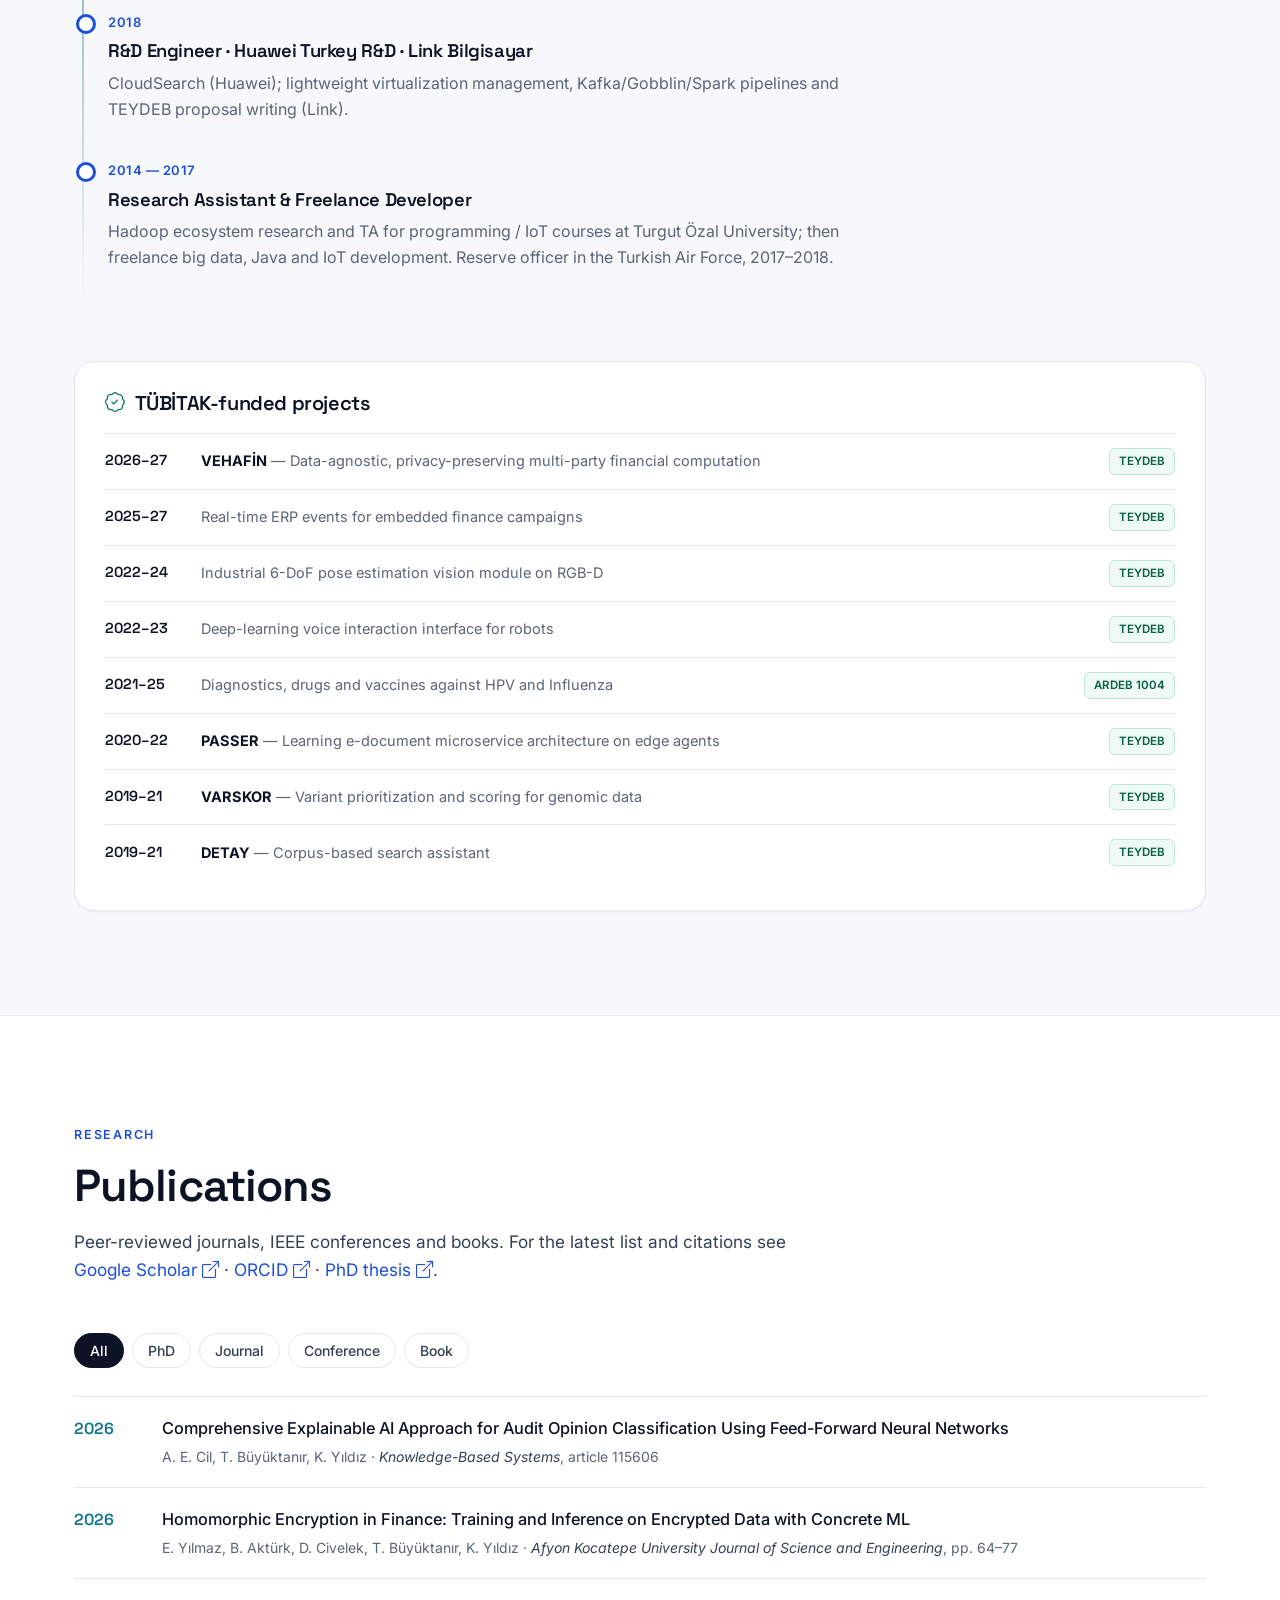
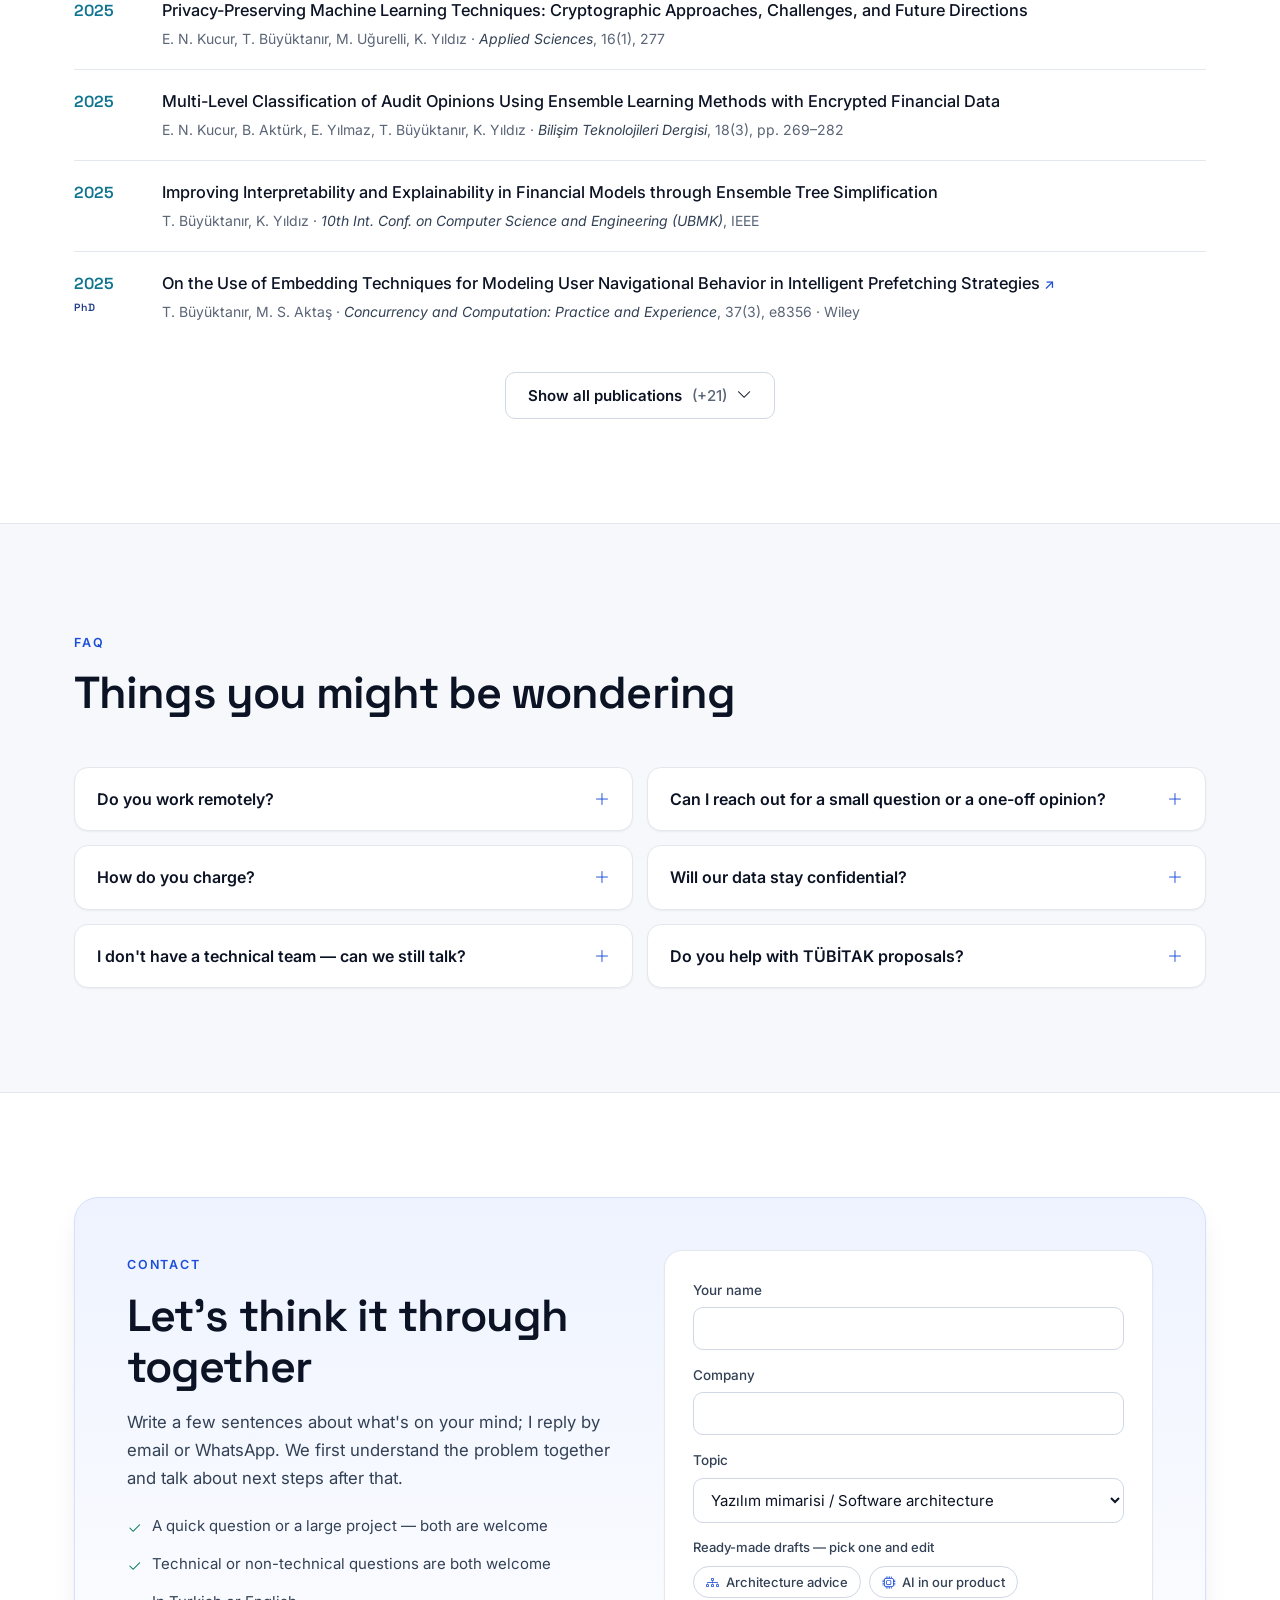
==== commit 7281d68e: "Add Agra Fintech role, 2025-26 publications, ORCID and Claude certificates Brings the site in line w" ====
--- a/index.html
+++ b/index.html
@@ -46,6 +46,7 @@
             "https://github.com/tolgabuyuktanir",
             "https://www.linkedin.com/in/tolga-buyuktanir-ph-d-6b63733a/",
             "https://scholar.google.com/citations?user=D2Md-J4AAAAJ",
+            "https://orcid.org/0000-0001-5317-0028",
             "https://www.youtube.com/@tolgabuyuktanir",
             "https://x.com/tolgabuyuktanir"
         ]
@@ -598,12 +599,12 @@
                         <span data-l="en">I earned my PhD (2025) in Computer Engineering at Yıldız Technical University,
                             focusing on smart caching and prefetching for data-intensive web and mobile apps. I hold an
                             MSc on big data from Ankara Yıldırım Beyazıt University and a BSc from Erciyes University.</span></p>
-                    <p><span data-l="tr">Huawei, Link Bilgisayar, İdea Teknoloji ve Loodos Ar-Ge Merkezi'ndeki yılların ardından bugün Ar-Ge
-                            danışmanı olarak şirketlerle yazılım mimarisi ve yapay zekâ üzerine çalışıyorum. Robot kollarından
+                    <p><span data-l="tr">Huawei, Link Bilgisayar, İdea Teknoloji ve Loodos Ar-Ge Merkezi'ndeki yılların ardından bugün Agra Fintech'te Ar-Ge takım lideri,
+                            bağımsız olarak da Ar-Ge danışmanı olarak şirketlerle yazılım mimarisi ve yapay zekâ üzerine çalışıyorum. Robot kollarından
                             e-scooter frenlerine, Türkçe konuşma tanımadan şifreli veri üzerinde makine öğrenmesine kadar
                             geniş bir yelpazede ürün çıkardım.</span>
-                        <span data-l="en">After years at Huawei, Link Bilgisayar, İdea Technology and Loodos R&amp;D Center, I now work
-                            with companies as an R&amp;D consultant on software architecture and AI. I've shipped everything from robot
+                        <span data-l="en">After years at Huawei, Link Bilgisayar, İdea Technology and Loodos R&amp;D Center, I now lead R&amp;D at Agra Fintech
+                            and work with companies as an independent R&amp;D consultant on software architecture and AI. I've shipped everything from robot
                             arms and e-scooter brakes to Turkish speech recognition and machine learning on encrypted data.</span></p>
                     <p><span data-l="tr">Birlikte çalışırken amacım basit: araştırma kalitesinde düşünüp mühendislik hızında
                             teslim etmek — ve ekibinizi kendi başına devam edebilecek hale getirmek.</span>
@@ -631,6 +632,7 @@
                             <li><strong>UBMK'22</strong> <span data-l="tr">En İyi Bildiri Ödülü (2.)</span><span data-l="en">Best Paper Award (2nd place)</span></li>
                             <li><strong>YÖK 100/2000</strong> <span data-l="tr">Doktora Bursu</span><span data-l="en">PhD Scholarship</span></li>
                             <li><strong>TÜBİTAK 2224-B</strong> <span data-l="tr">Bilimsel etkinlik desteği (2025)</span><span data-l="en">Scientific event grant (2025)</span></li>
+                            <li>Anthropic — <a href="https://verify.skilljar.com/c/j8rj7xun2xza" target="_blank" rel="noopener">Claude Code in Action</a> · <a href="https://verify.skilljar.com/c/63t37a9otsno" target="_blank" rel="noopener">Claude 101</a></li>
                             <li>Hugging Face Agents Course · AI Agents Fundamentals (2025)</li>
                             <li>Paribu Blockchain Developer (2021)</li>
                             <li>IBM Big Data University — Hadoop, Apache Kafka</li>
@@ -655,7 +657,12 @@
                 <div class="timeline">
                     <div class="tl-item reveal">
                         <span class="tl-date">2024 — <span data-l="tr">Bugün</span><span data-l="en">Now</span></span>
-                        <h3><span data-l="tr">Ar-Ge Danışmanı</span><span data-l="en">R&amp;D Consultant</span></h3>
+                        <h3><span data-l="tr">Ar-Ge Takım Lideri</span><span data-l="en">R&amp;D Team Leader</span> · Agra Fintech</h3>
+                        <p><span data-l="tr">Gömülü finans, açıklanabilir yapay zekâ ve gizlilik korumalı makine öğrenmesi üzerine Ar-Ge projelerine liderlik: Derin Gömülü Finans (TÜBİTAK TEYDEB 1501) ve VEHAFİN — homomorfik şifreli finansal veri üzerinde öğrenme.</span><span data-l="en">Leading R&amp;D in embedded finance, explainable AI and privacy-preserving machine learning: Deep Embedded Finance (TÜBİTAK TEYDEB 1501) and VEHAFİN — learning on homomorphically encrypted financial data.</span></p>
+                    </div>
+                    <div class="tl-item reveal">
+                        <span class="tl-date">2024 — <span data-l="tr">Bugün</span><span data-l="en">Now</span></span>
+                        <h3><span data-l="tr">Bağımsız Ar-Ge Danışmanı</span><span data-l="en">Independent R&amp;D Consultant</span></h3>
                         <p><span data-l="tr">Yazılım mimarisi, yapay zekâ ve ürün entegrasyonu, fintech ve TÜBİTAK projeleri; NUYA, CodeBody ve AskAboutIslam gibi ürünlerin mimarisi ve geliştirmesi.</span><span data-l="en">Software architecture, AI and product integration, fintech and TÜBİTAK projects; architecture and development of products such as NUYA, CodeBody and AskAboutIslam.</span></p>
                     </div>
                     <div class="tl-item reveal">
@@ -718,7 +725,9 @@
                     <h2><span data-l="tr">Yayınlar</span><span data-l="en">Publications</span></h2>
                     <p><span data-l="tr">Hakemli dergiler, IEEE konferansları ve kitaplar. Güncel liste ve atıflar için</span>
                         <span data-l="en">Peer-reviewed journals, IEEE conferences and books. For the latest list and citations see</span>
-                        <a href="https://scholar.google.com/citations?user=D2Md-J4AAAAJ" target="_blank" rel="noopener">Google Scholar <i class="bi bi-box-arrow-up-right"></i></a>.</p>
+                        <a href="https://scholar.google.com/citations?user=D2Md-J4AAAAJ" target="_blank" rel="noopener">Google Scholar <i class="bi bi-box-arrow-up-right"></i></a> ·
+                        <a href="https://orcid.org/0000-0001-5317-0028" target="_blank" rel="noopener">ORCID <i class="bi bi-box-arrow-up-right"></i></a> ·
+                        <a href="https://tezara.org/theses/933290" target="_blank" rel="noopener"><span data-l="tr">Doktora tezi</span><span data-l="en">PhD thesis</span> <i class="bi bi-box-arrow-up-right"></i></a>.</p>
                 </div>
 
                 <div class="filters reveal" id="pubFilters">
@@ -730,6 +739,11 @@
                 </div>
 
                 <ol class="pubs collapsed" id="pubs">
+                    <li class="pub" data-type="journal"><span class="pub-year">2026</span><div><span class="pub-title">Comprehensive Explainable AI Approach for Audit Opinion Classification Using Feed-Forward Neural Networks</span><span class="pub-meta">A. E. Cil, T. Büyüktanır, K. Yıldız · <em>Knowledge-Based Systems</em>, article 115606</span></div></li>
+                    <li class="pub" data-type="journal"><span class="pub-year">2026</span><div><span class="pub-title">Homomorphic Encryption in Finance: Training and Inference on Encrypted Data with Concrete ML</span><span class="pub-meta">E. Yılmaz, B. Aktürk, D. Civelek, T. Büyüktanır, K. Yıldız · <em>Afyon Kocatepe University Journal of Science and Engineering</em>, pp. 64–77</span></div></li>
+                    <li class="pub" data-type="journal"><span class="pub-year">2025</span><div><span class="pub-title">Privacy-Preserving Machine Learning Techniques: Cryptographic Approaches, Challenges, and Future Directions</span><span class="pub-meta">E. N. Kucur, T. Büyüktanır, M. Uğurelli, K. Yıldız · <em>Applied Sciences</em>, 16(1), 277</span></div></li>
+                    <li class="pub" data-type="journal"><span class="pub-year">2025</span><div><span class="pub-title">Multi-Level Classification of Audit Opinions Using Ensemble Learning Methods with Encrypted Financial Data</span><span class="pub-meta">E. N. Kucur, B. Aktürk, E. Yılmaz, T. Büyüktanır, K. Yıldız · <em>Bilişim Teknolojileri Dergisi</em>, 18(3), pp. 269–282</span></div></li>
+                    <li class="pub" data-type="conf"><span class="pub-year">2025</span><div><span class="pub-title">Improving Interpretability and Explainability in Financial Models through Ensemble Tree Simplification</span><span class="pub-meta">T. Büyüktanır, K. Yıldız · <em>10th Int. Conf. on Computer Science and Engineering (UBMK)</em>, IEEE</span></div></li>
                     <li class="pub" data-type="journal phd"><span class="pub-year">2025</span><div><a class="pub-title" href="https://onlinelibrary.wiley.com/journal/15320634" target="_blank" rel="noopener">On the Use of Embedding Techniques for Modeling User Navigational Behavior in Intelligent Prefetching Strategies</a><span class="pub-meta">T. Büyüktanır, M. S. Aktaş · <em>Concurrency and Computation: Practice and Experience</em>, 37(3), e8356 · Wiley</span></div></li>
                     <li class="pub" data-type="journal phd"><span class="pub-year">2024</span><div><a class="pub-title" href="https://www.worldscientific.com/doi/10.1142/S0218194024500384" target="_blank" rel="noopener">Predictive Prefetching in Client-Server Systems: A Navigational Behavior Modeling Approach</a><span class="pub-meta">T. Büyüktanır, M. S. Aktaş · <em>Int. J. of Software Engineering and Knowledge Engineering</em>, 34(11)</span></div></li>
                     <li class="pub" data-type="conf"><span class="pub-year">2024</span><div><span class="pub-title">Synthetic Data Generation Method for Turkish Automatic Speech Recognition Systems</span><span class="pub-meta">H. Tekgöz, H. Uz, M. M. Özbek, T. Büyüktanır · <em>9th Int. Conf. on Computer Science and Engineering (UBMK)</em>, IEEE, pp. 355–359</span></div></li>
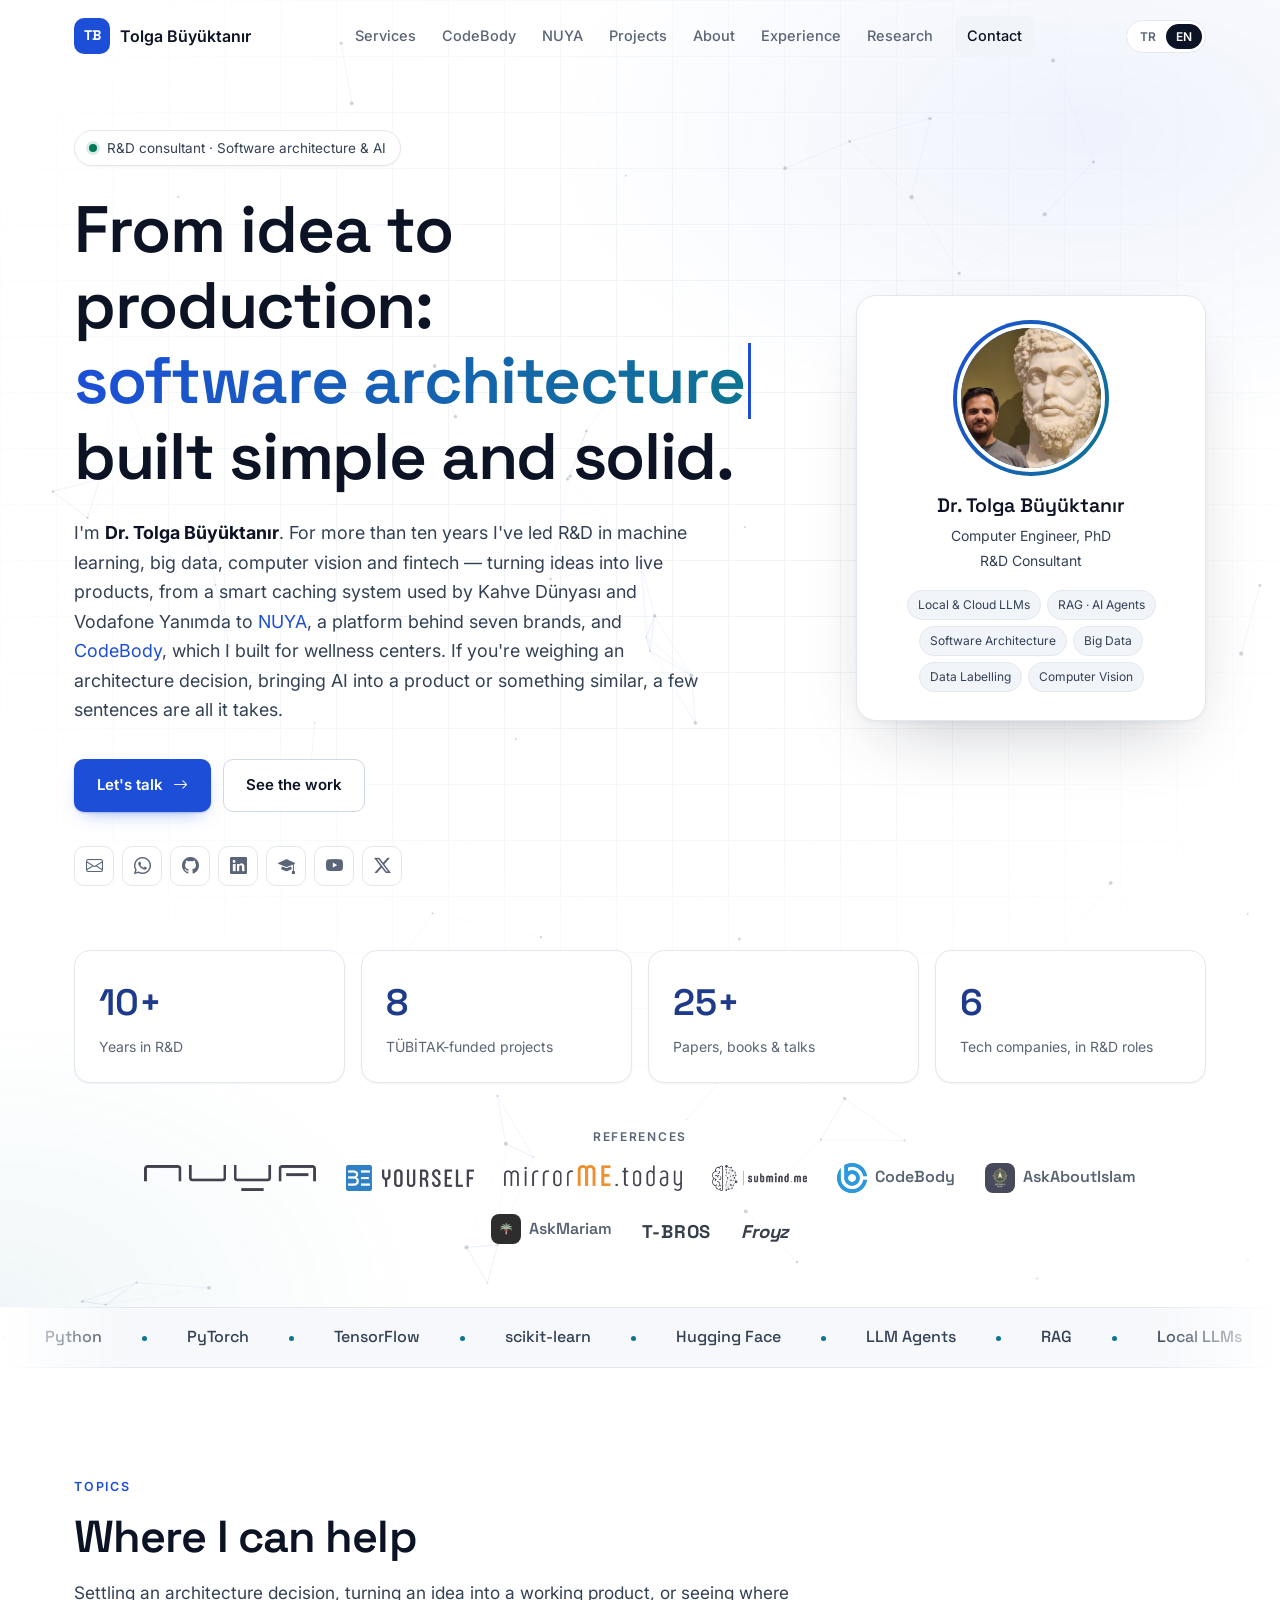
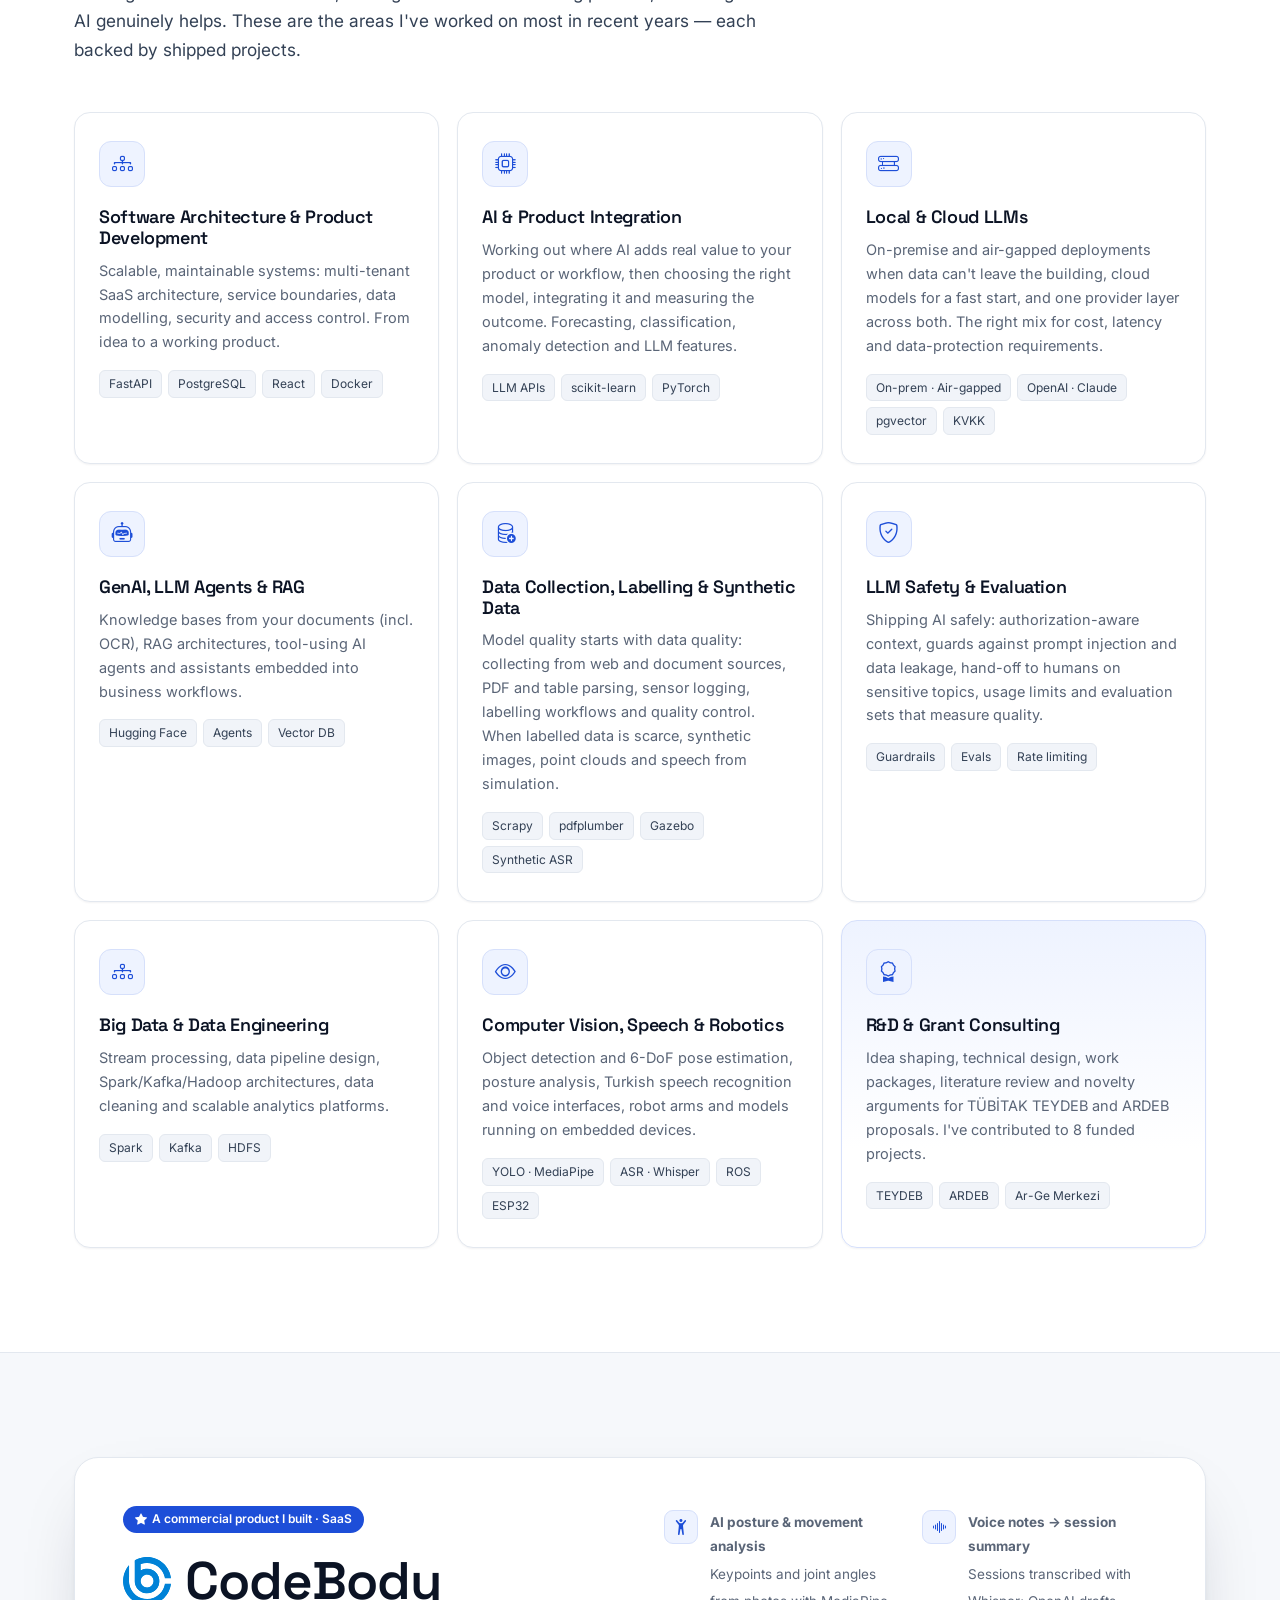
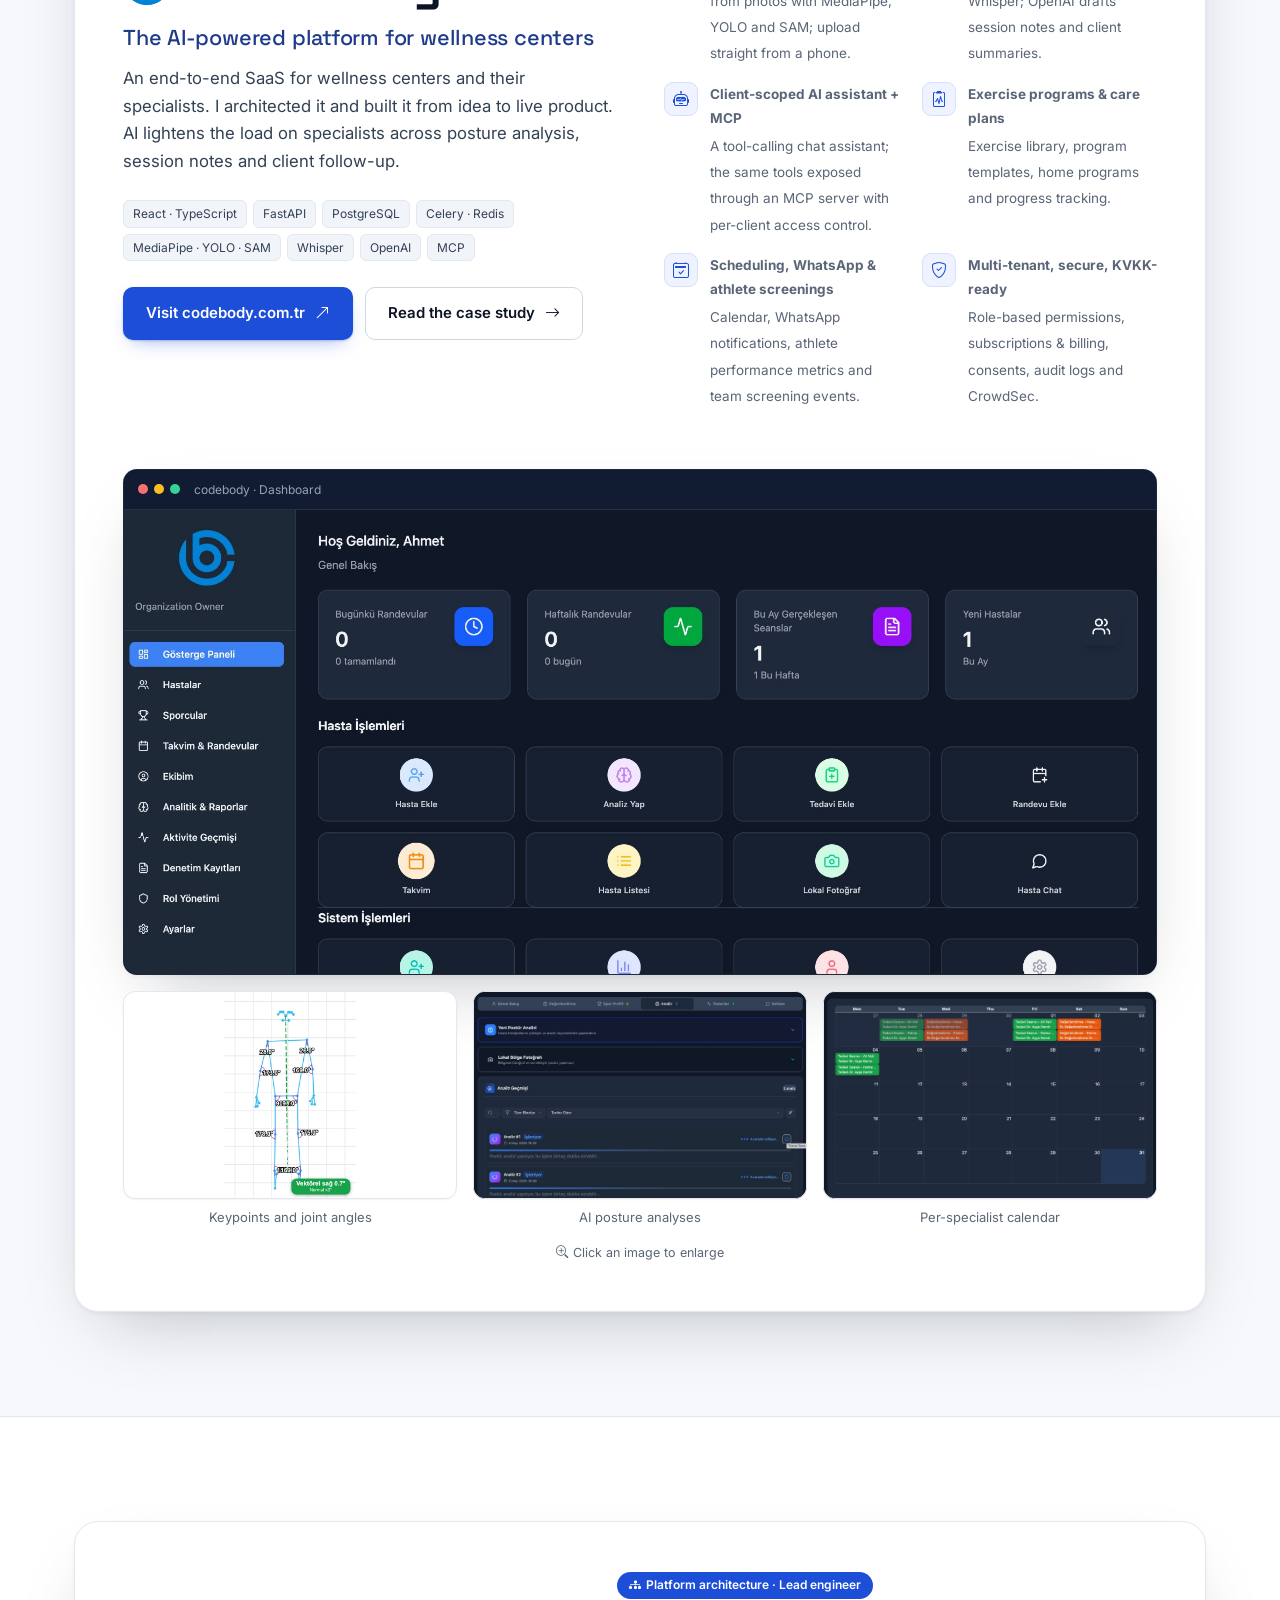
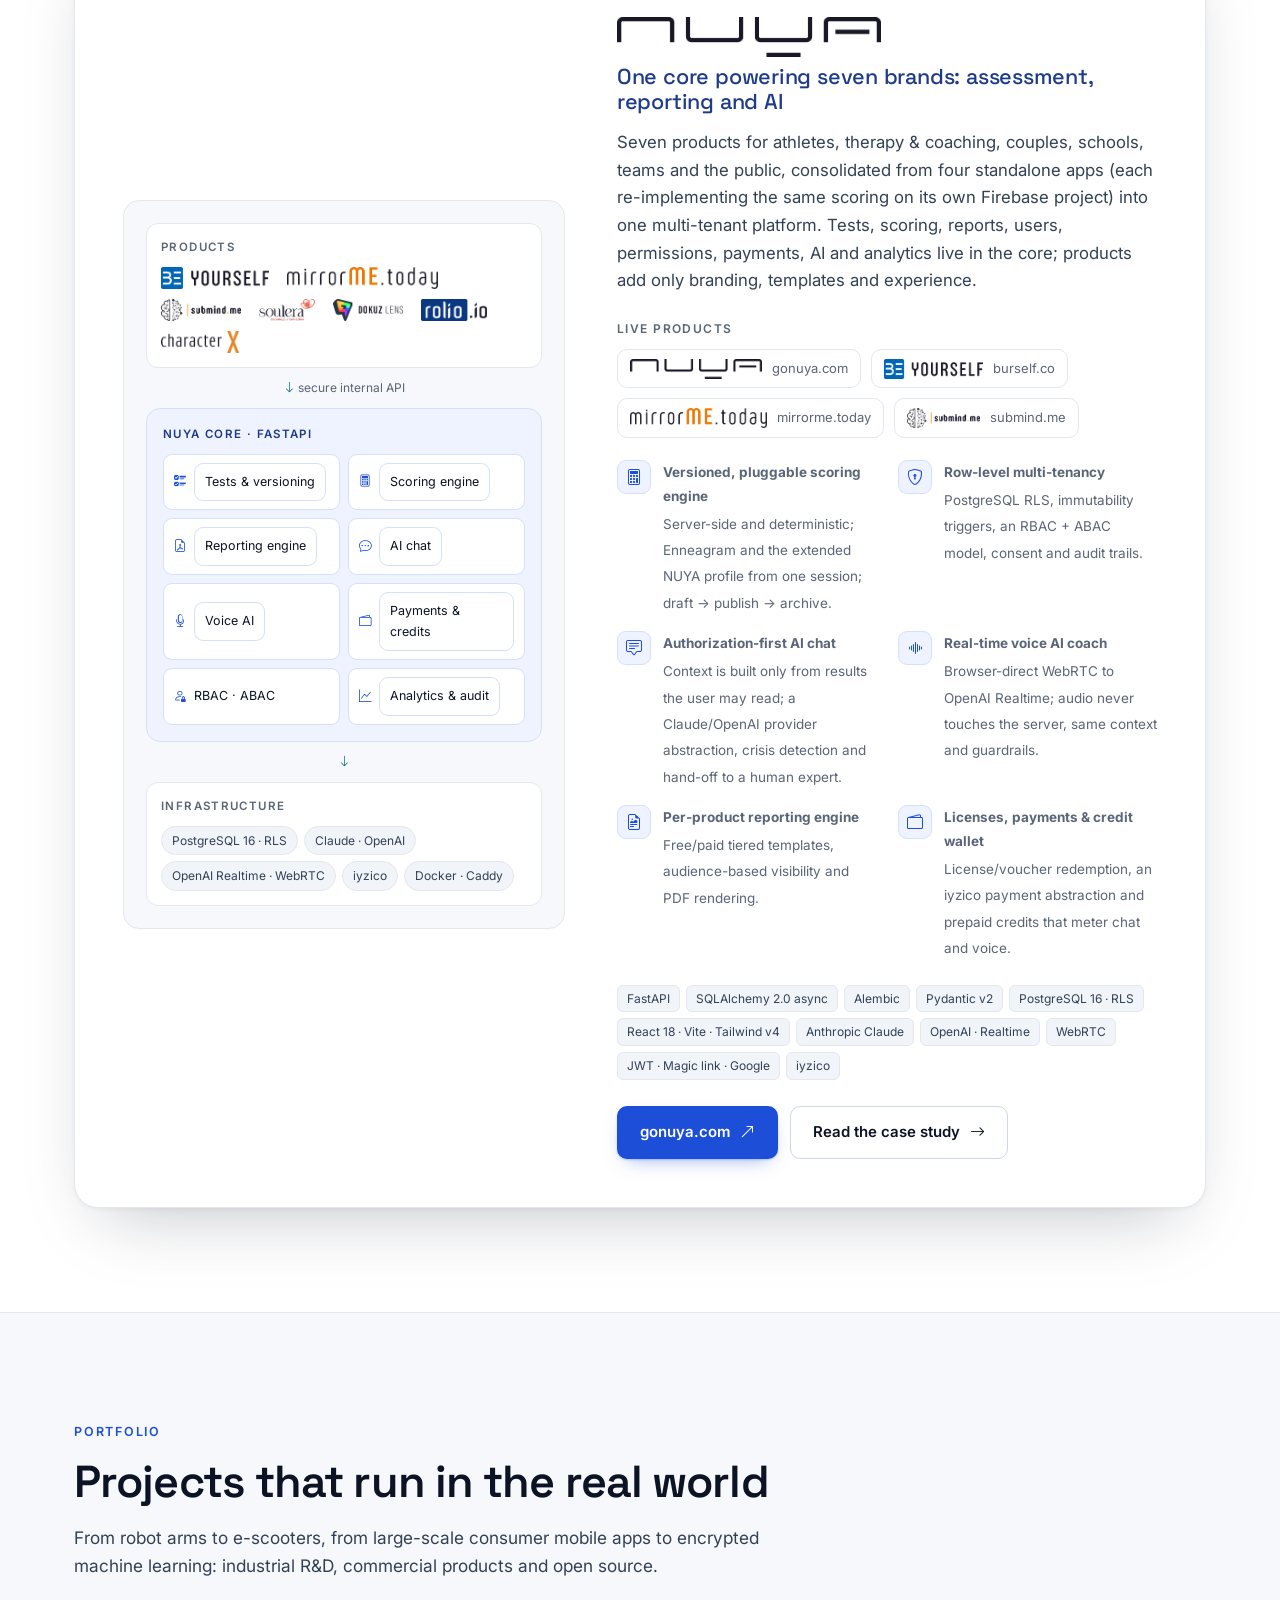
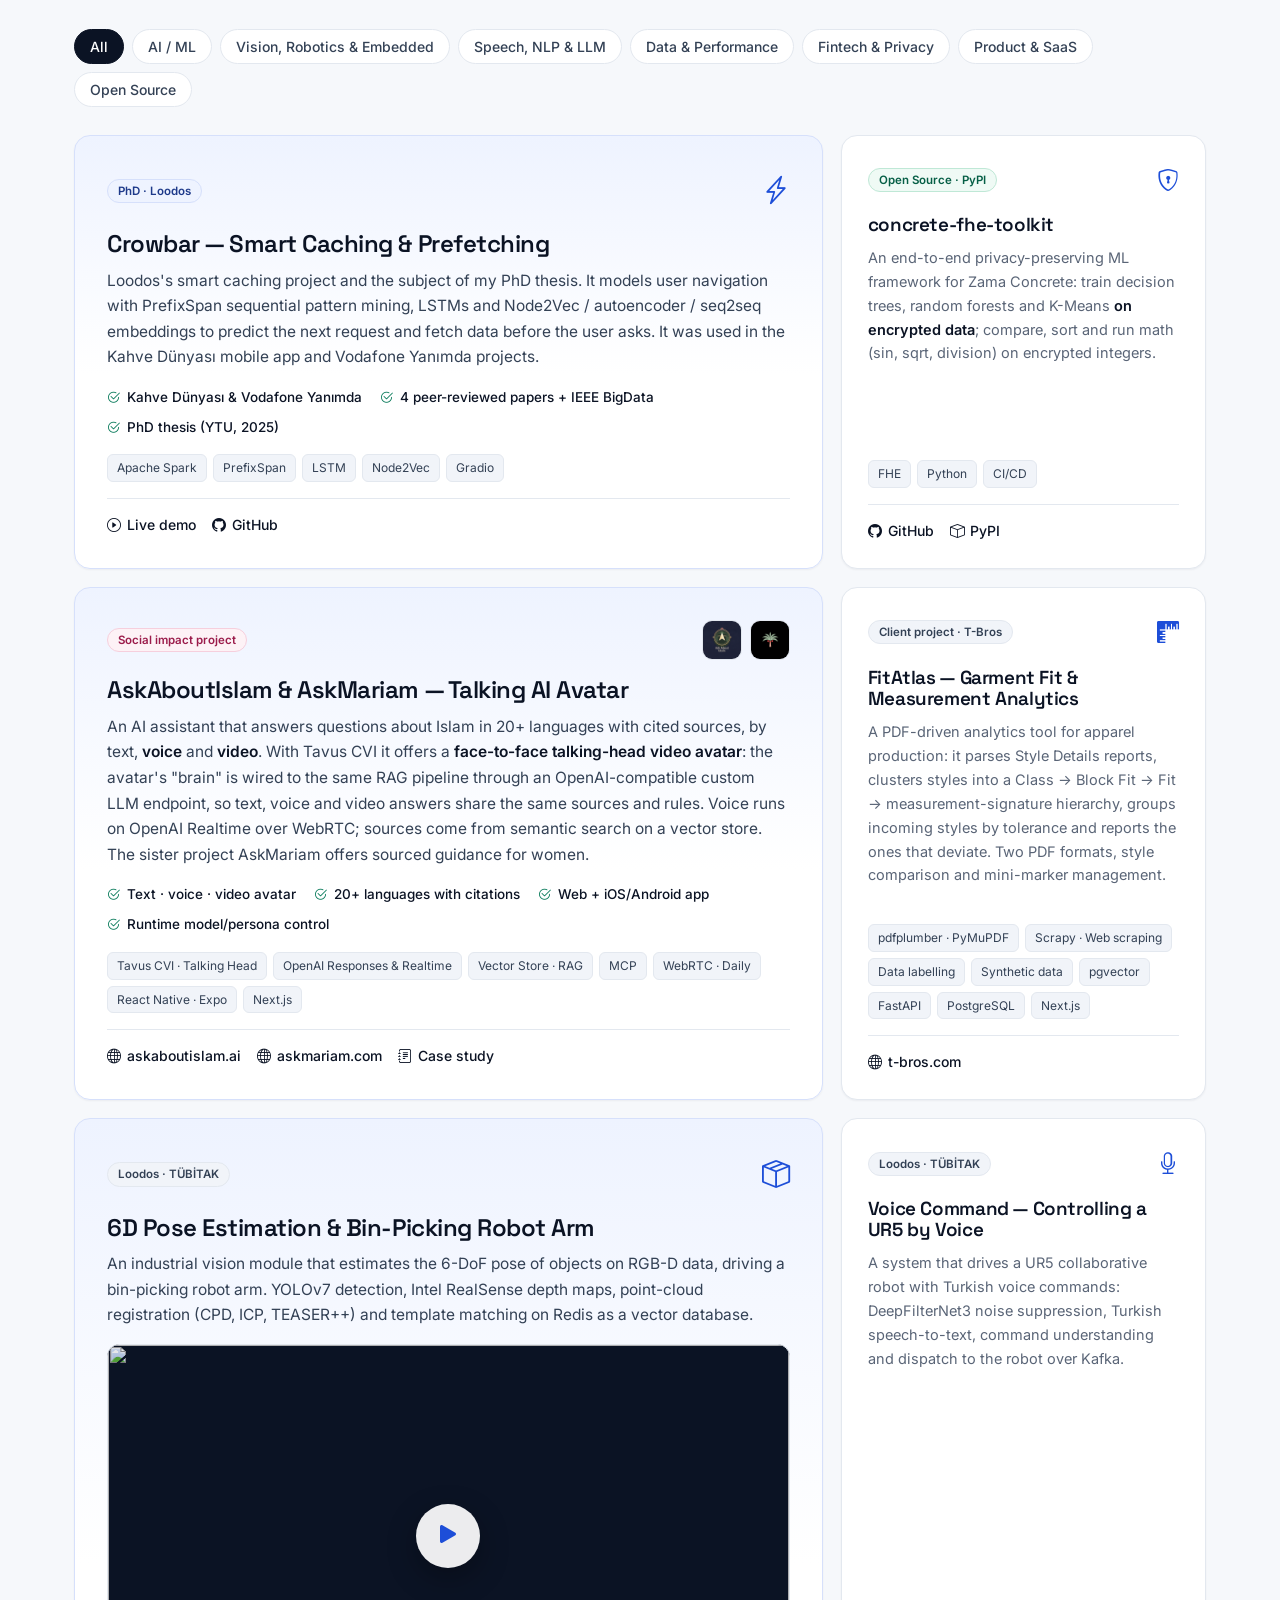
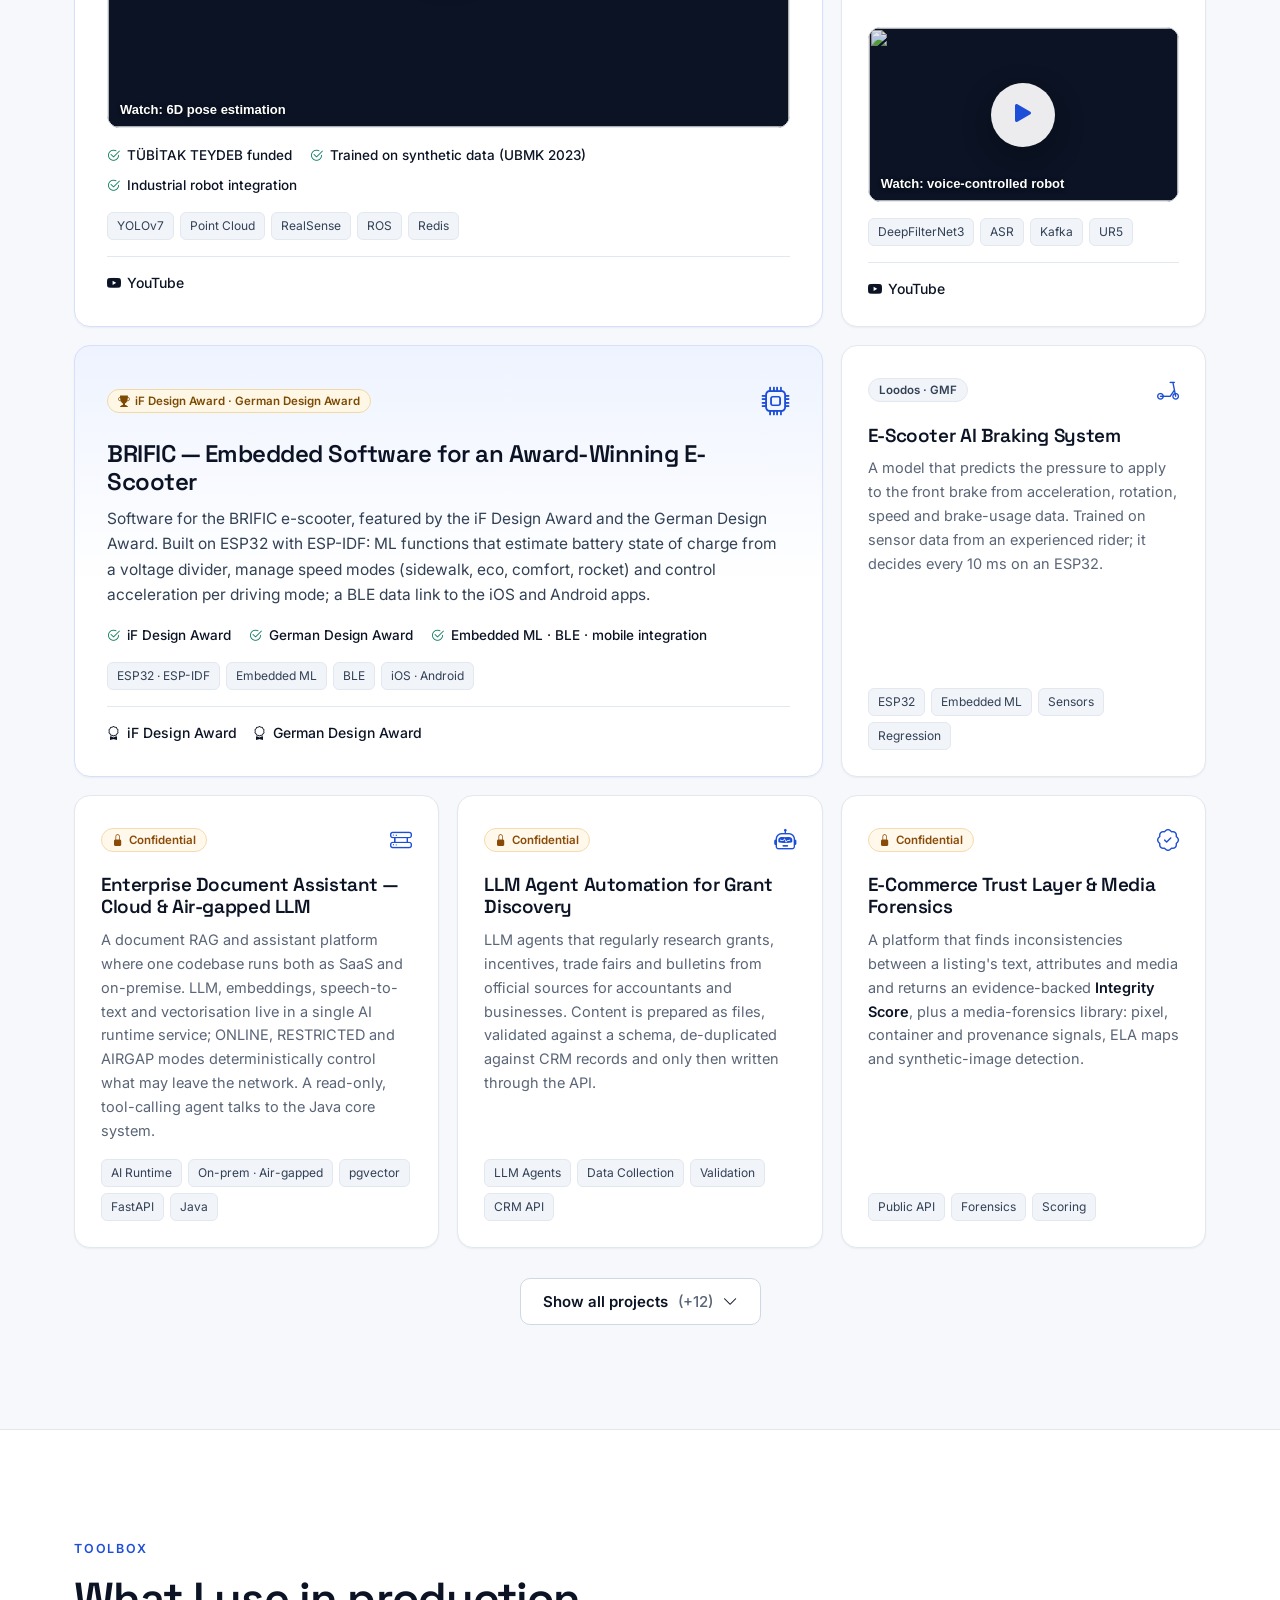
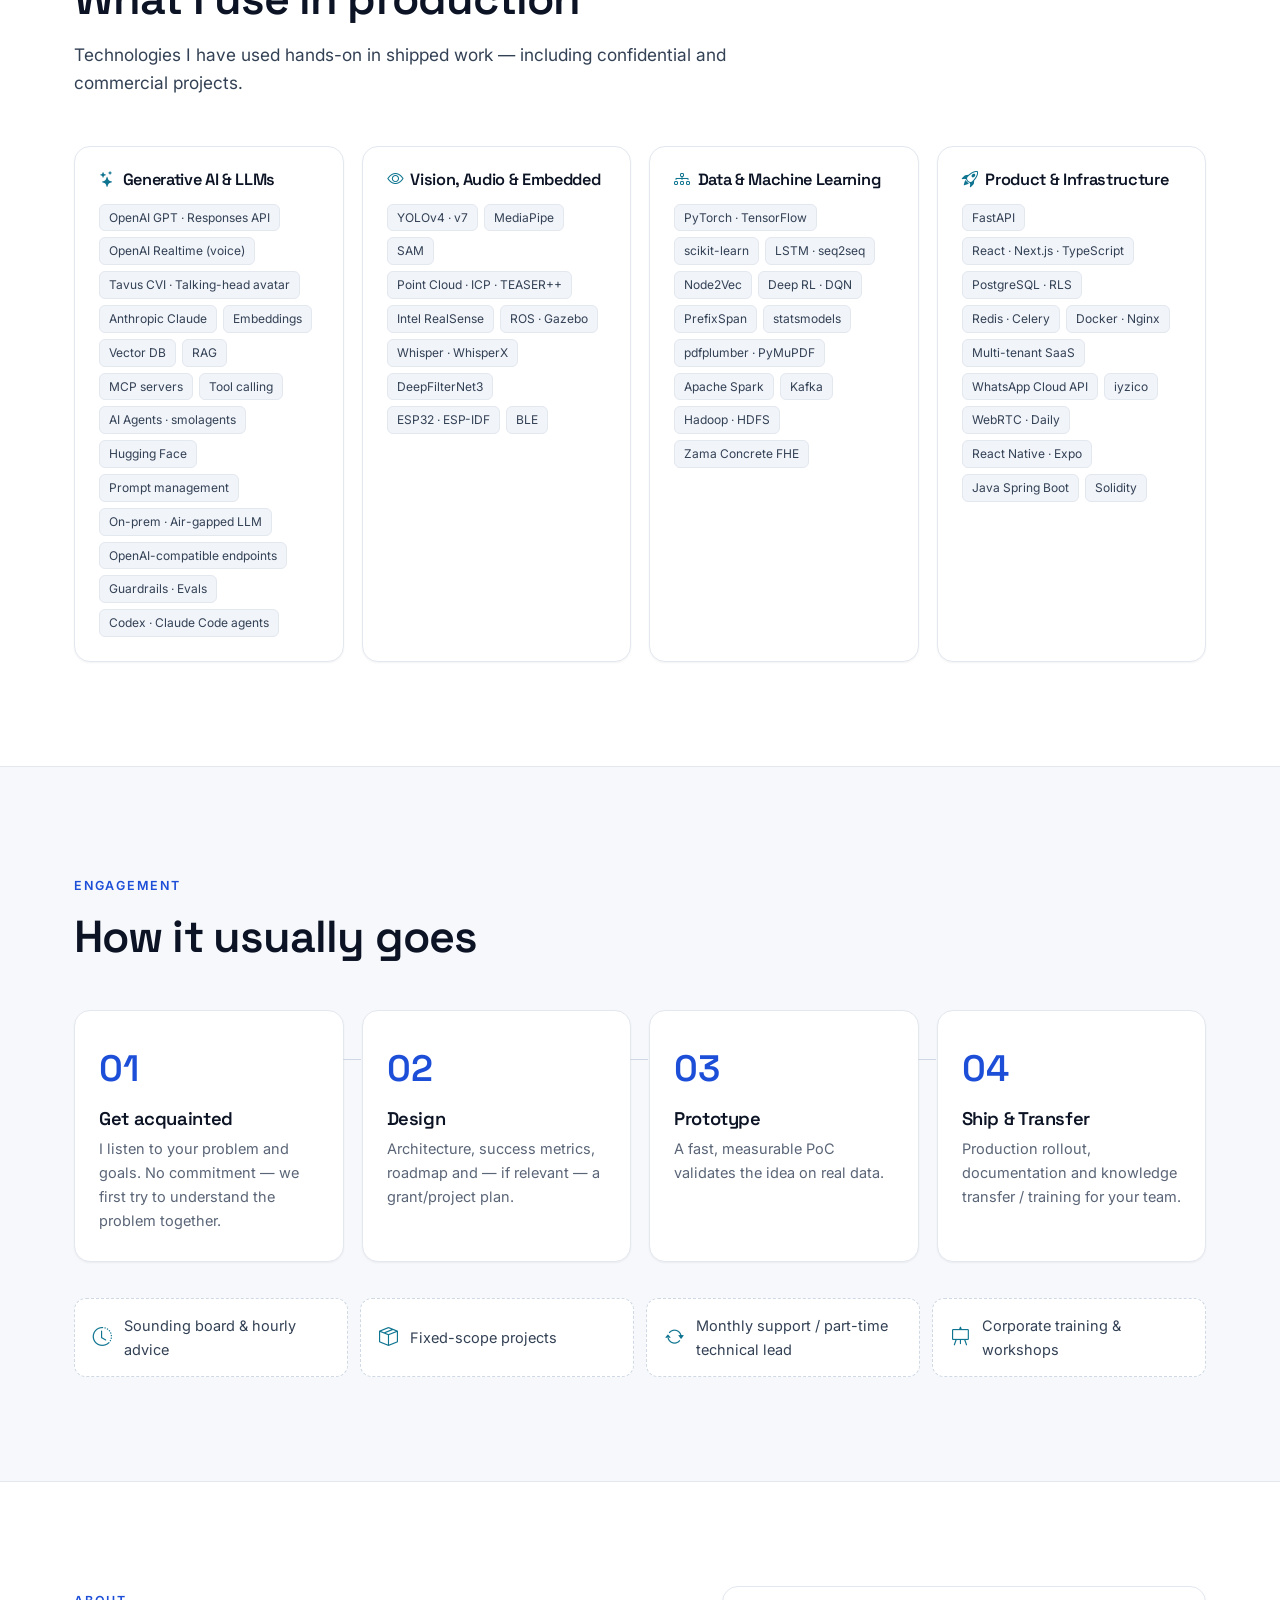
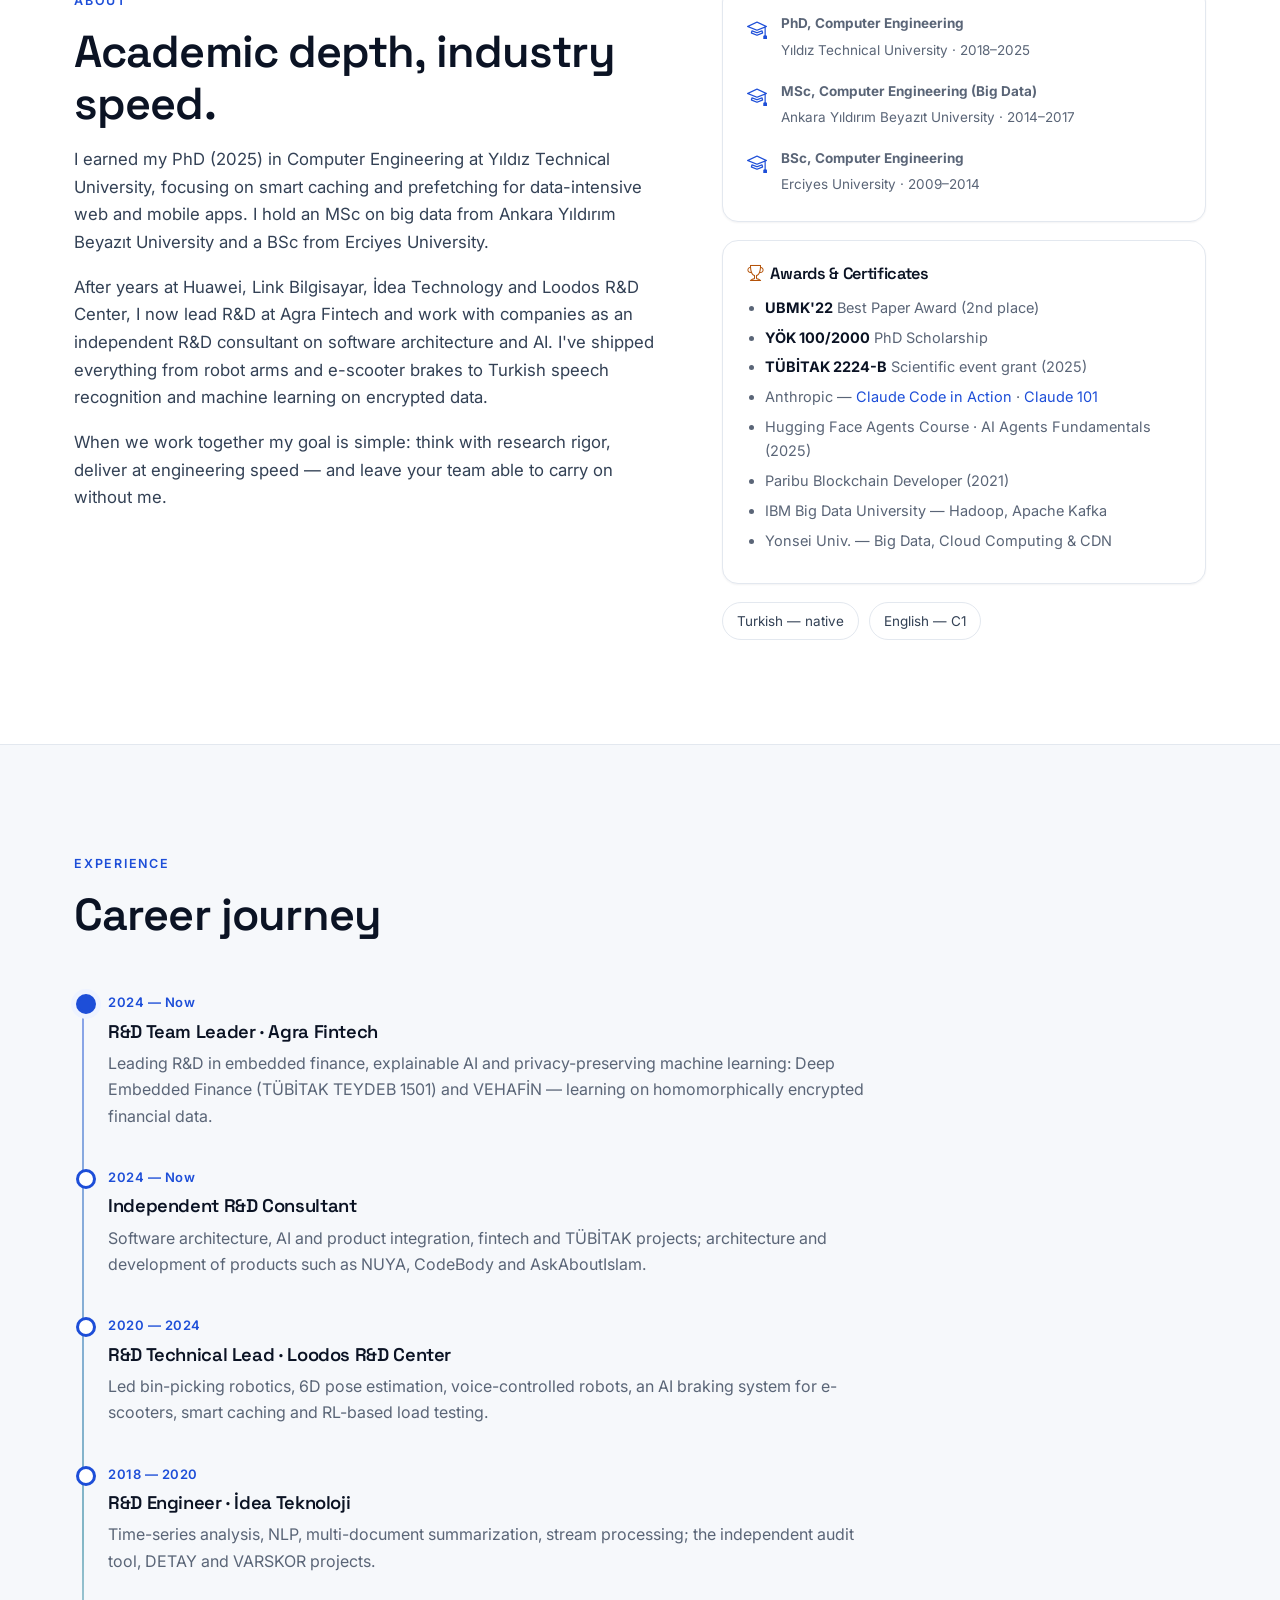
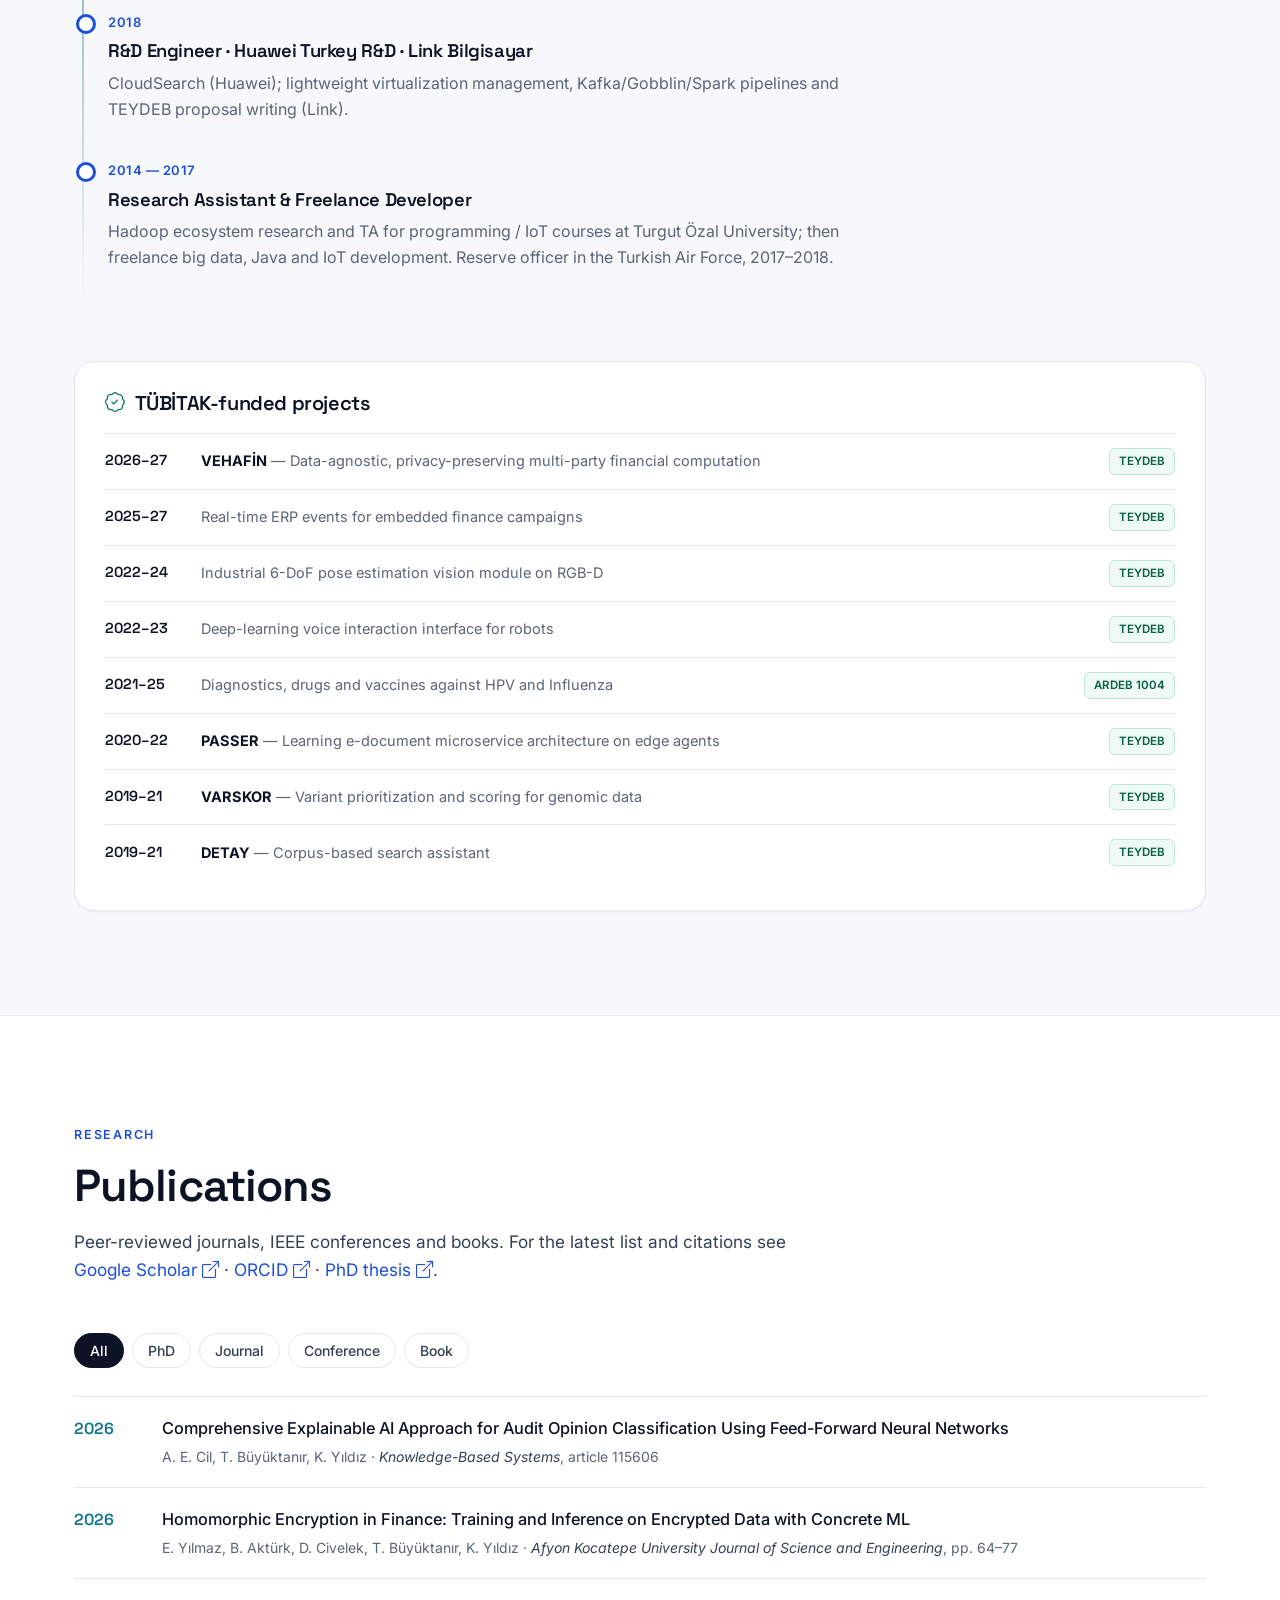
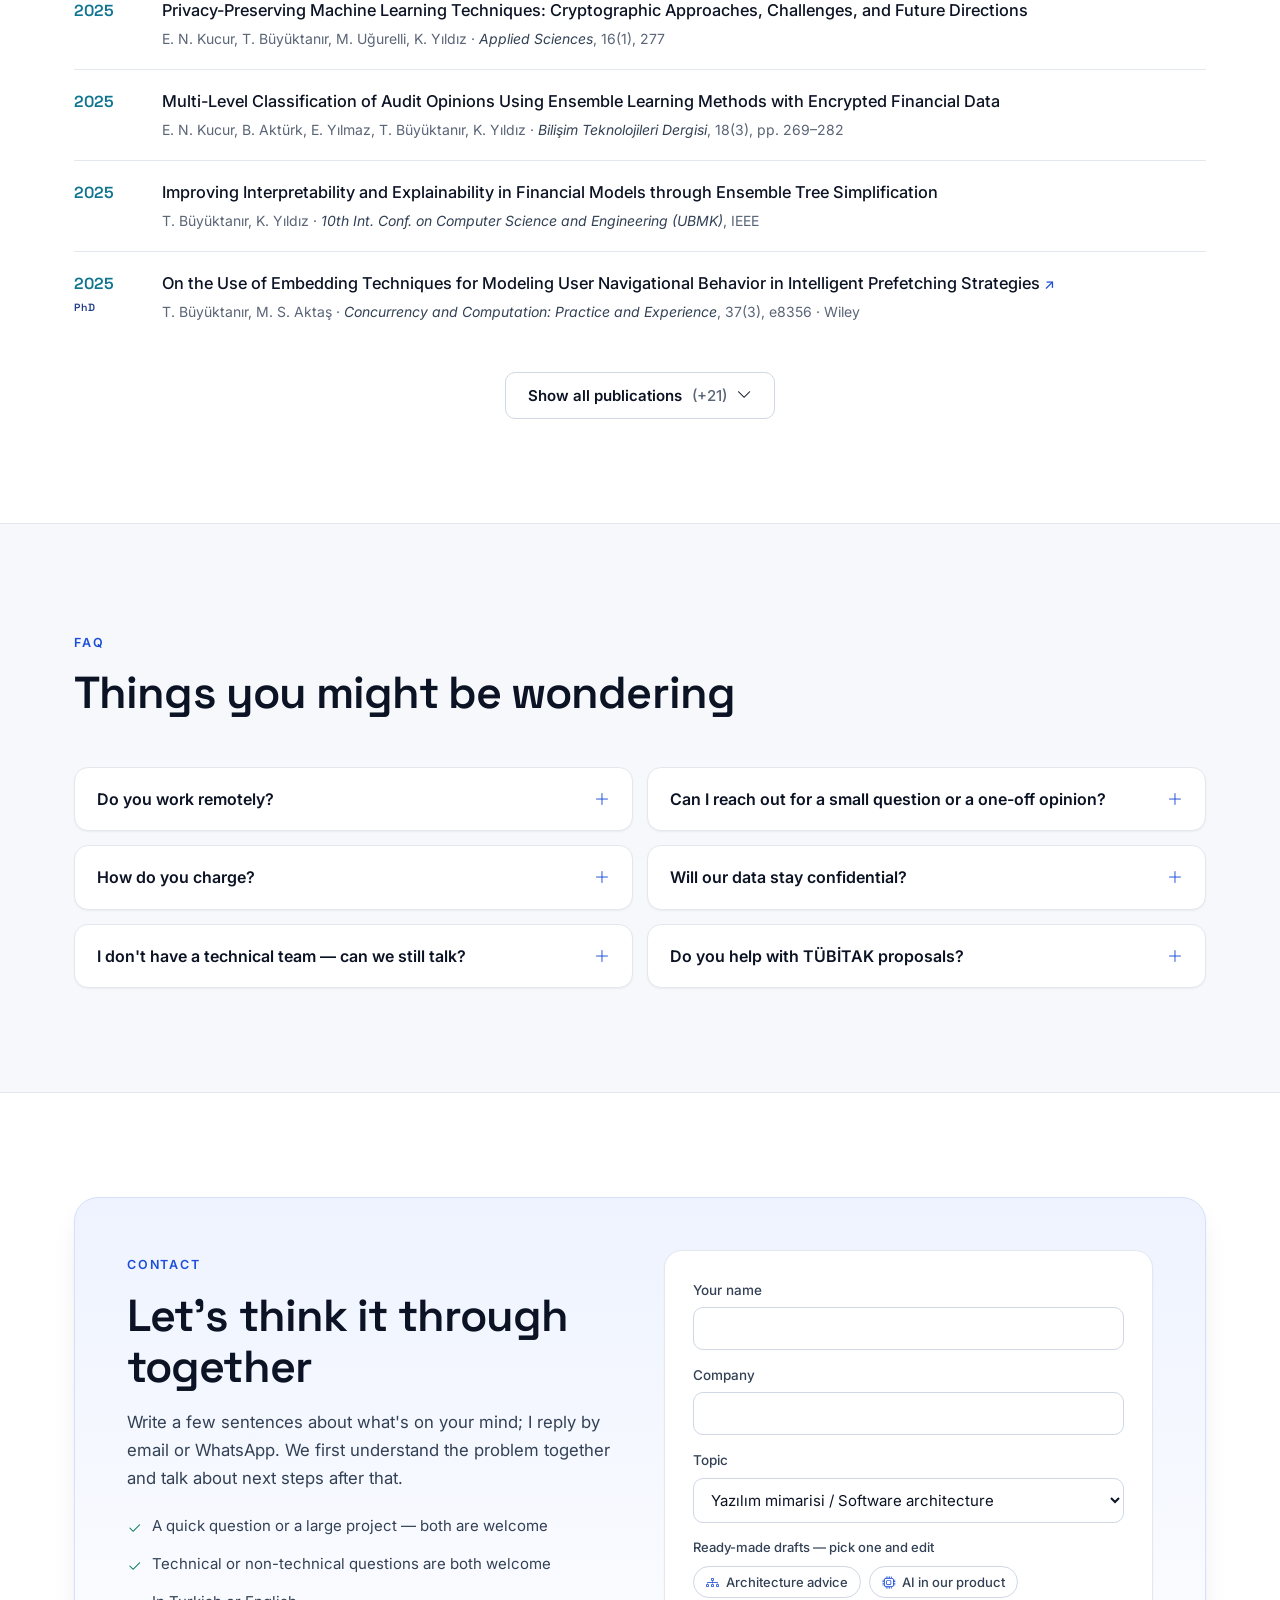
==== commit ffa1977e: "Update publication counter to 25+ Co-Authored-By: Claude Opus 5.5 <noreply@anthropic.com> Claude-Ses" ====
--- a/index.html
+++ b/index.html
@@ -144,7 +144,7 @@
                         <span class="label"><span data-l="tr">Yıl Ar-Ge deneyimi</span><span data-l="en">Years in R&D</span></span></div>
                     <div class="stat"><span class="num" data-count="8">0</span>
                         <span class="label"><span data-l="tr">TÜBİTAK destekli proje</span><span data-l="en">TÜBİTAK-funded projects</span></span></div>
-                    <div class="stat"><span class="num" data-count="20" data-suffix="+">0</span>
+                    <div class="stat"><span class="num" data-count="25" data-suffix="+">0</span>
                         <span class="label"><span data-l="tr">Yayın, kitap &amp; bildiri</span><span data-l="en">Papers, books &amp; talks</span></span></div>
                     <div class="stat"><span class="num" data-count="6">0</span>
                         <span class="label"><span data-l="tr">Teknoloji şirketinde Ar-Ge</span><span data-l="en">Tech companies, in R&amp;D roles</span></span></div>
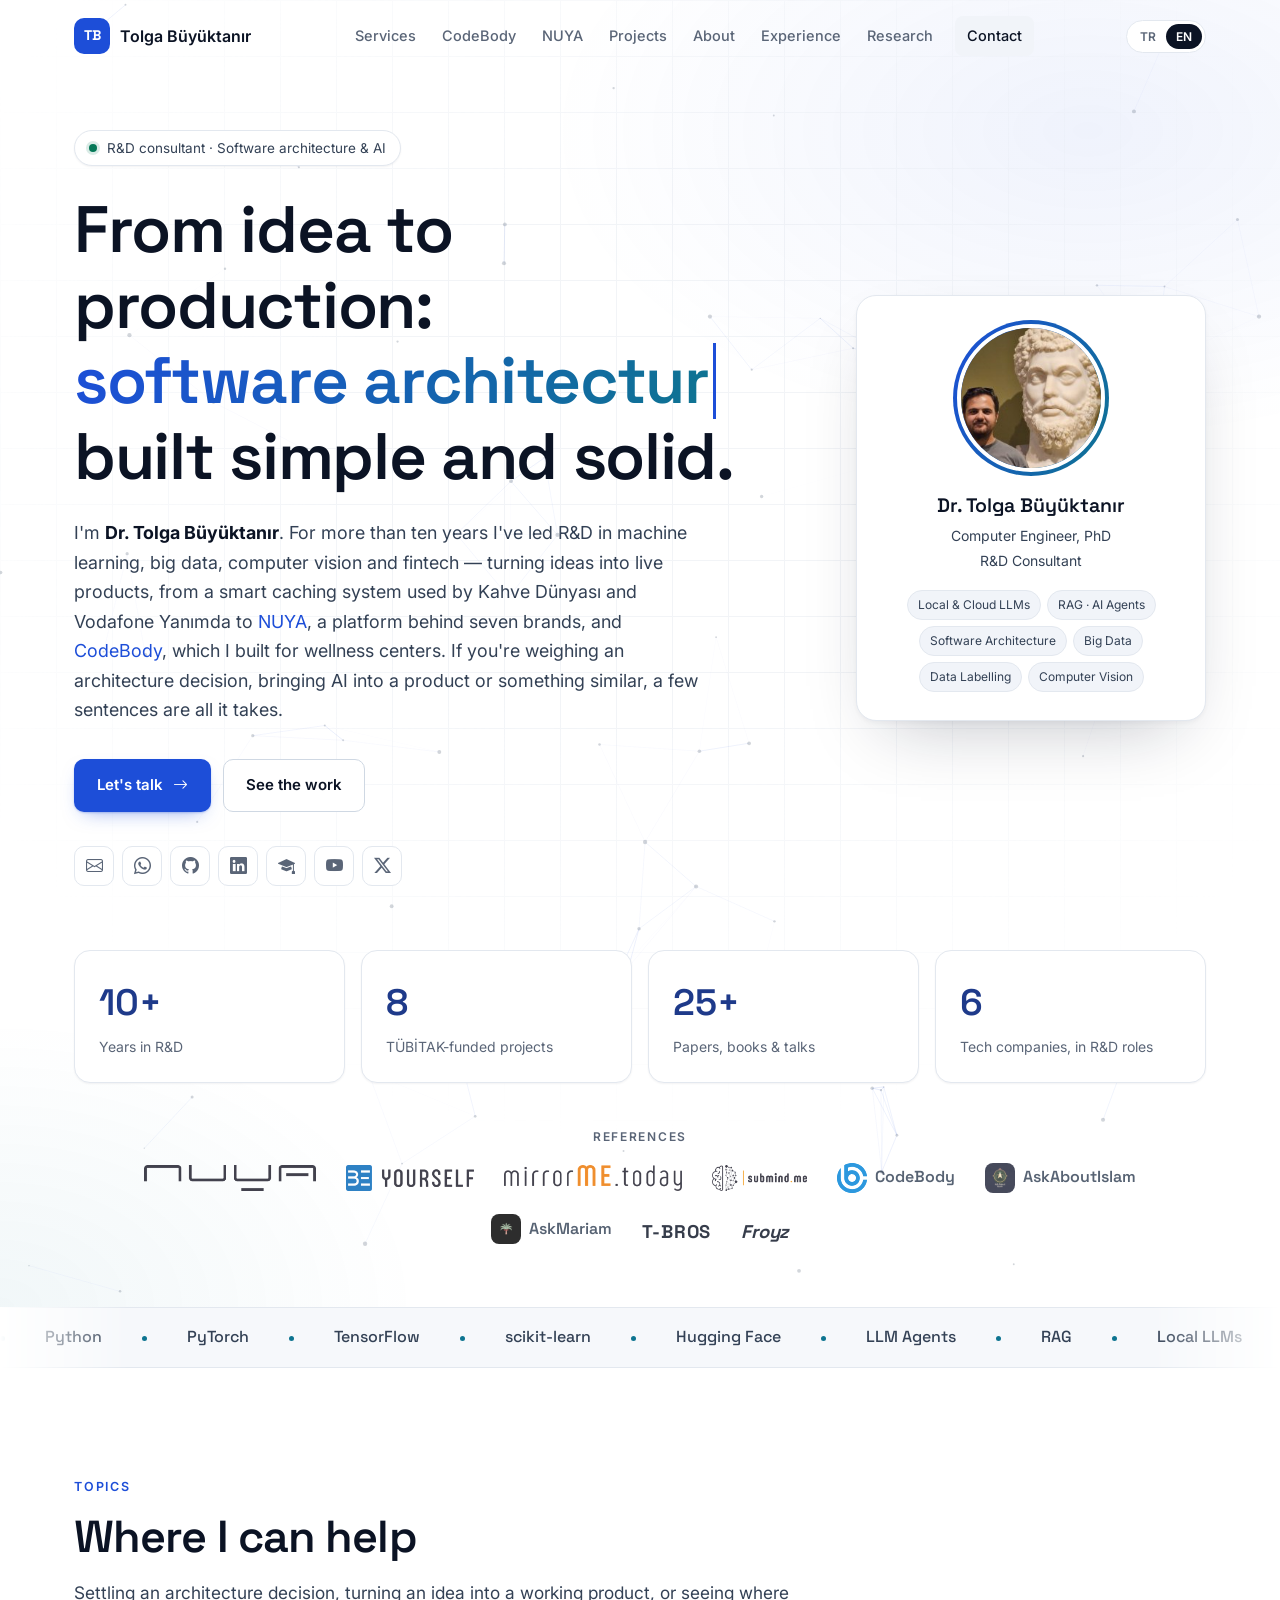
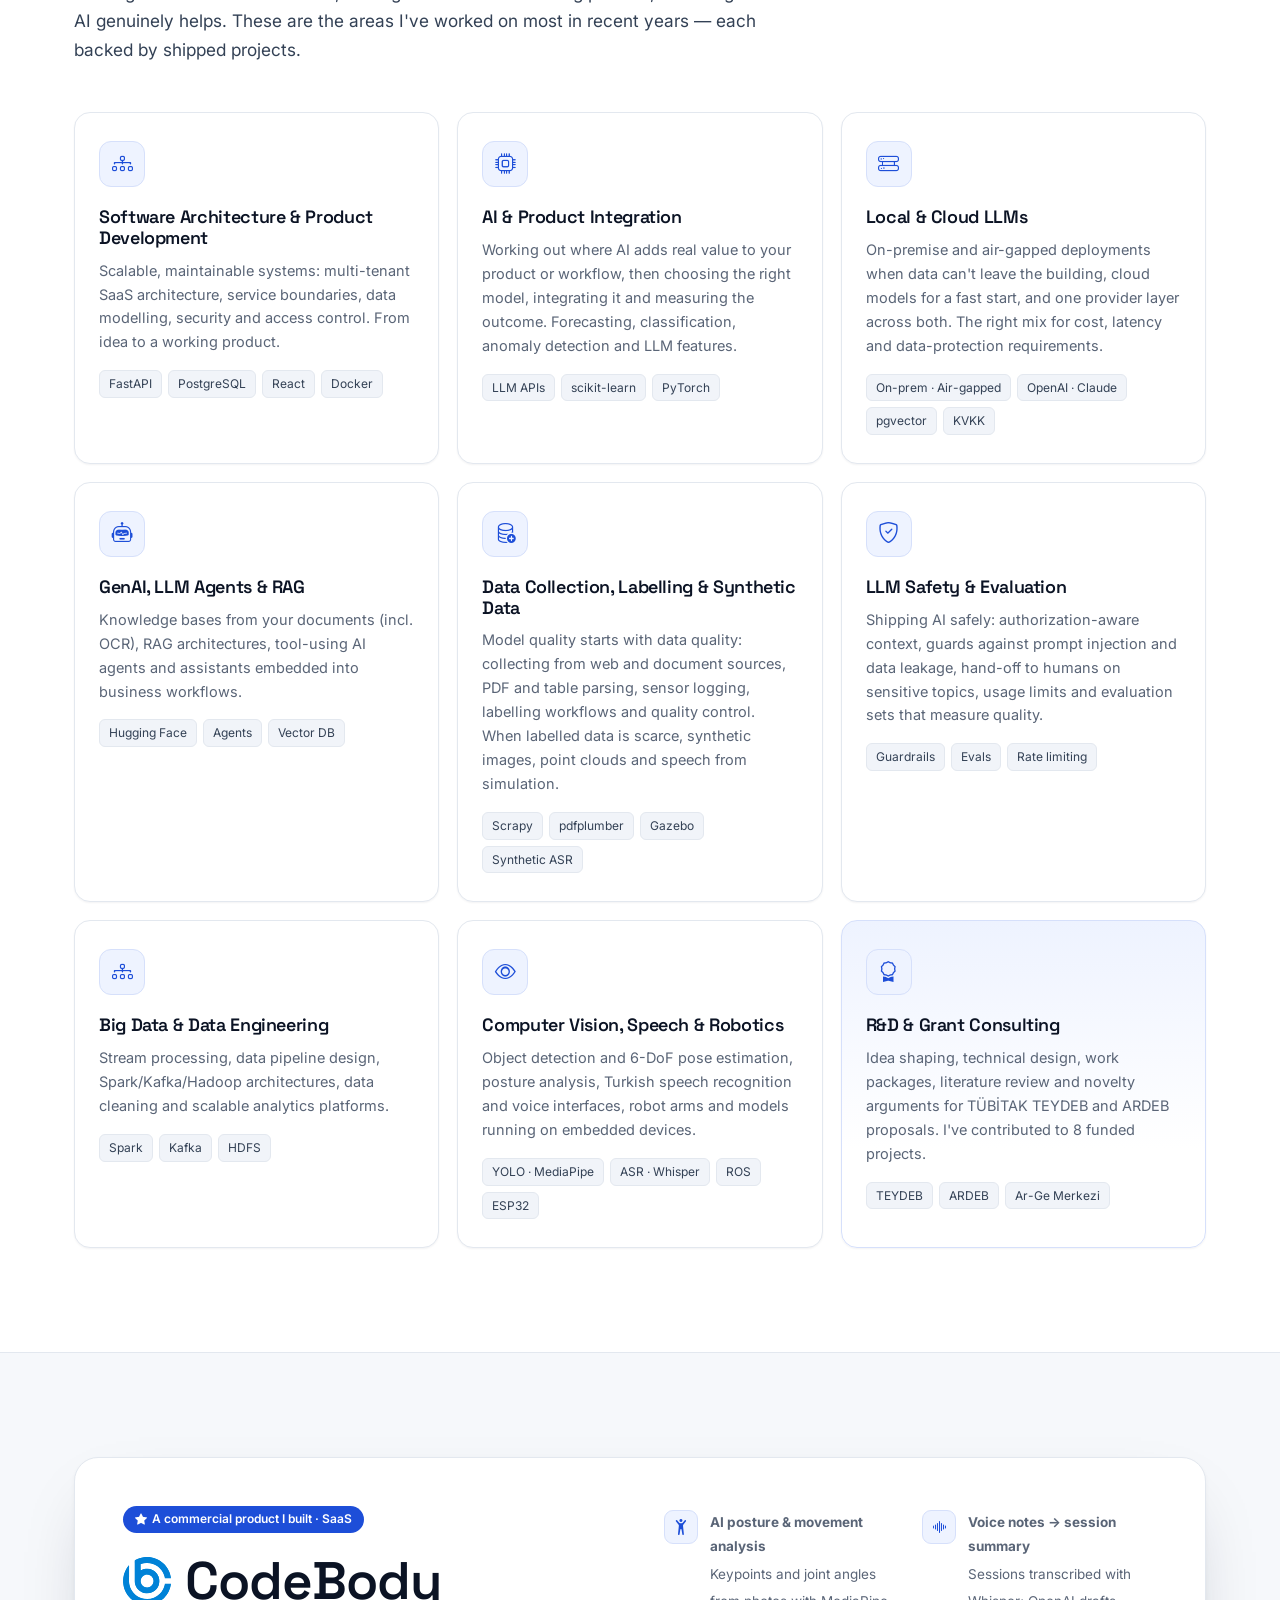
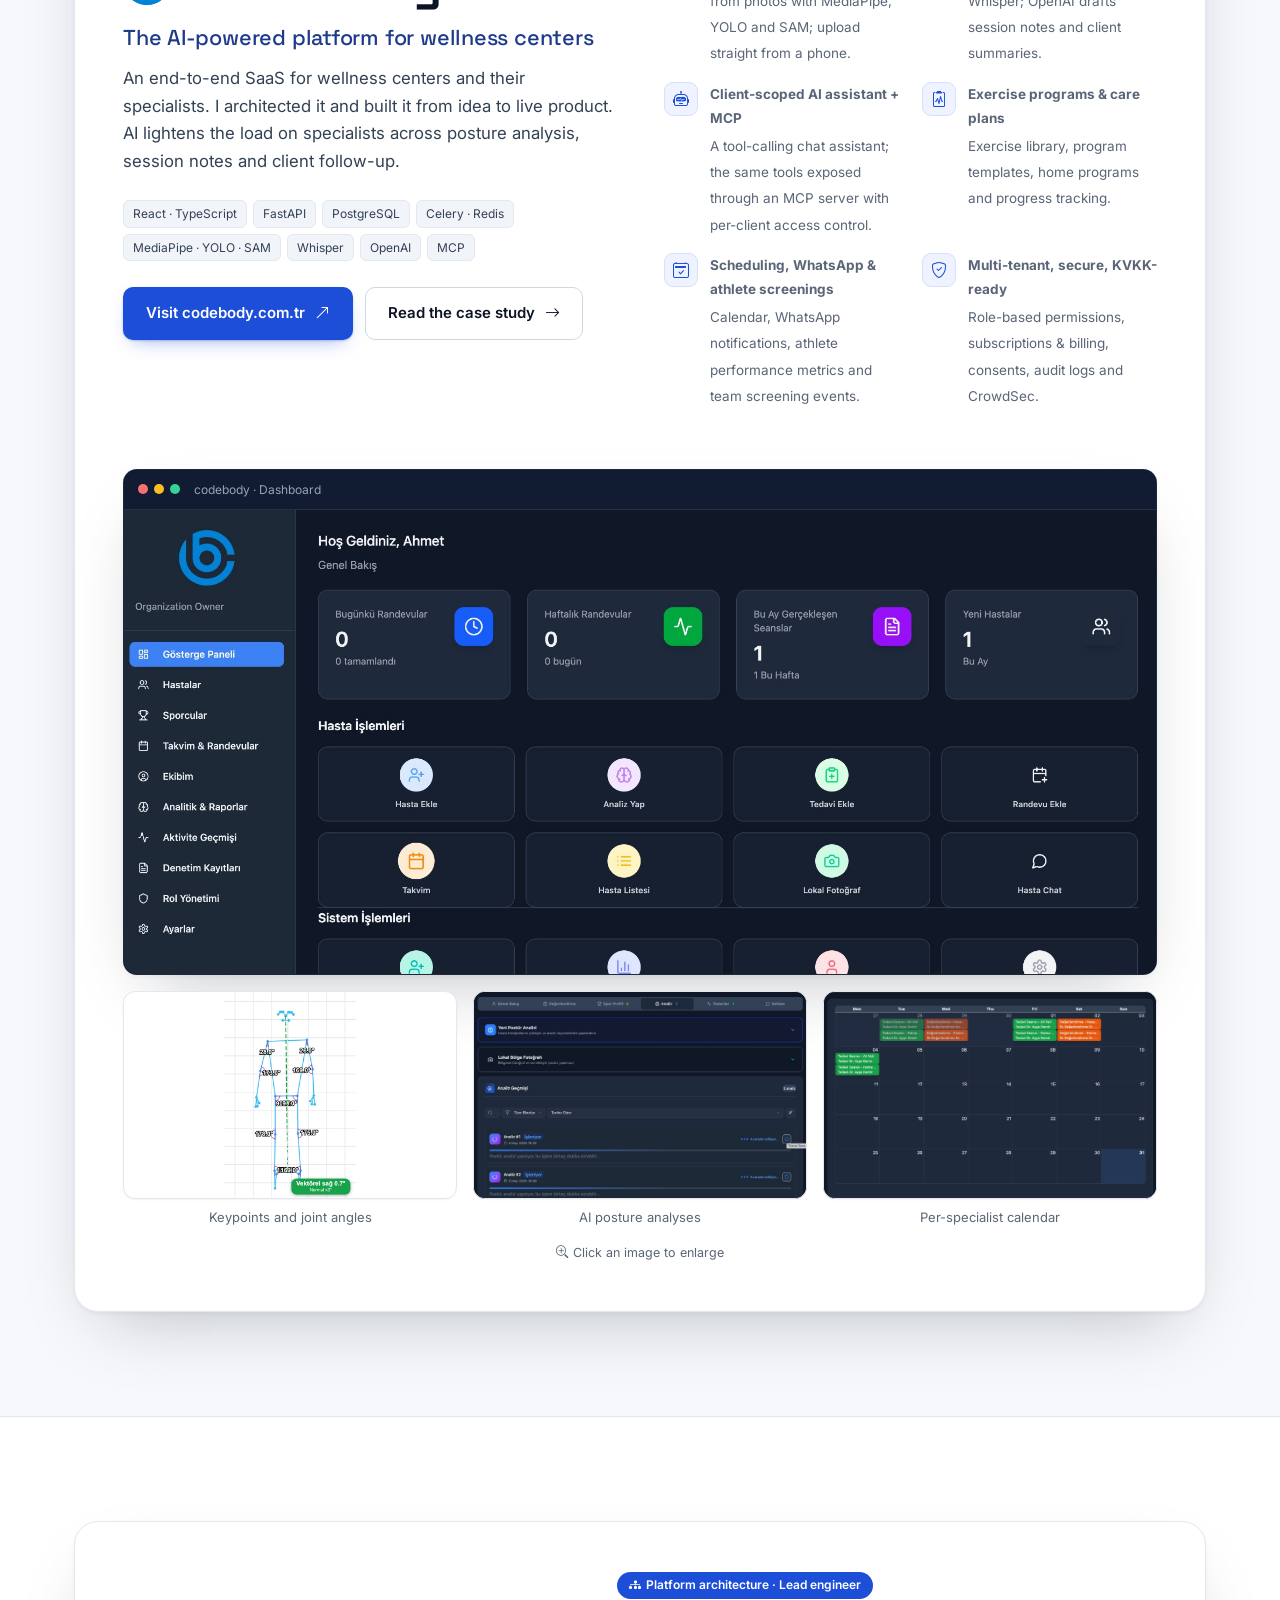
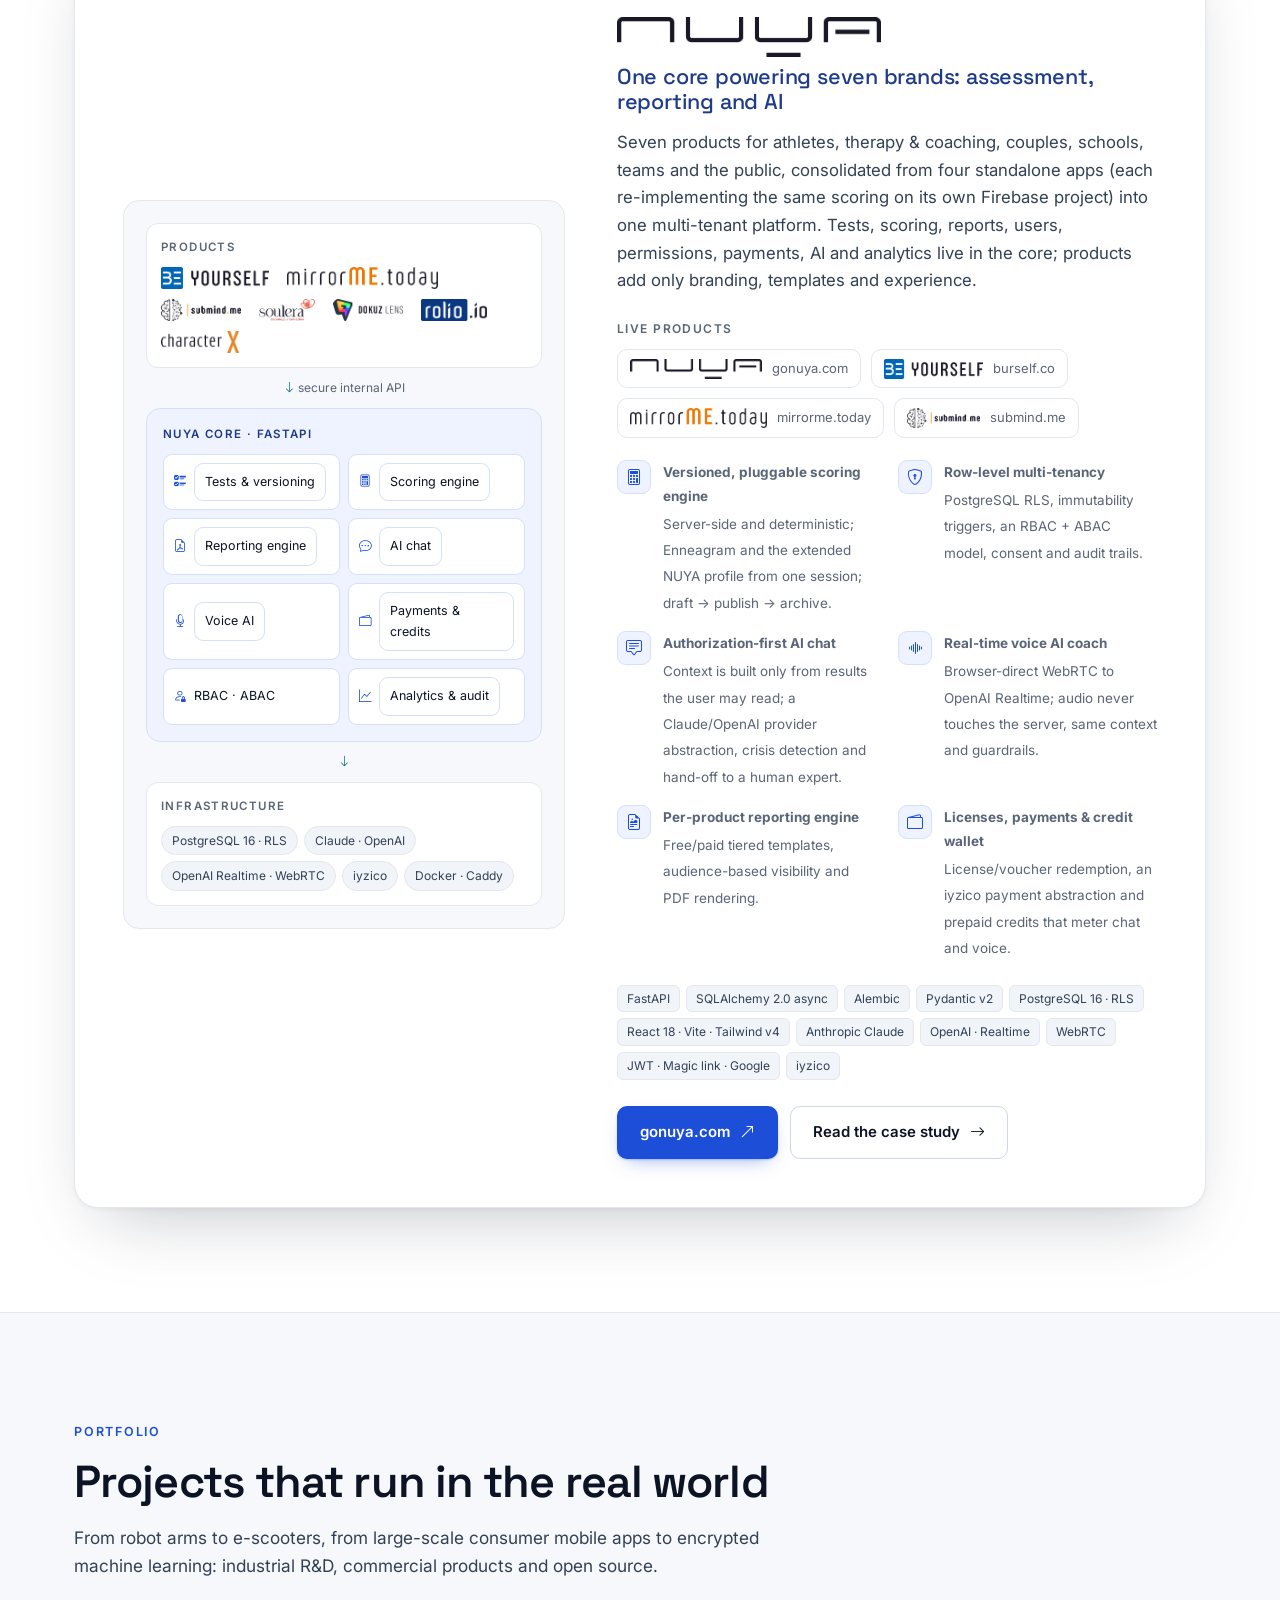
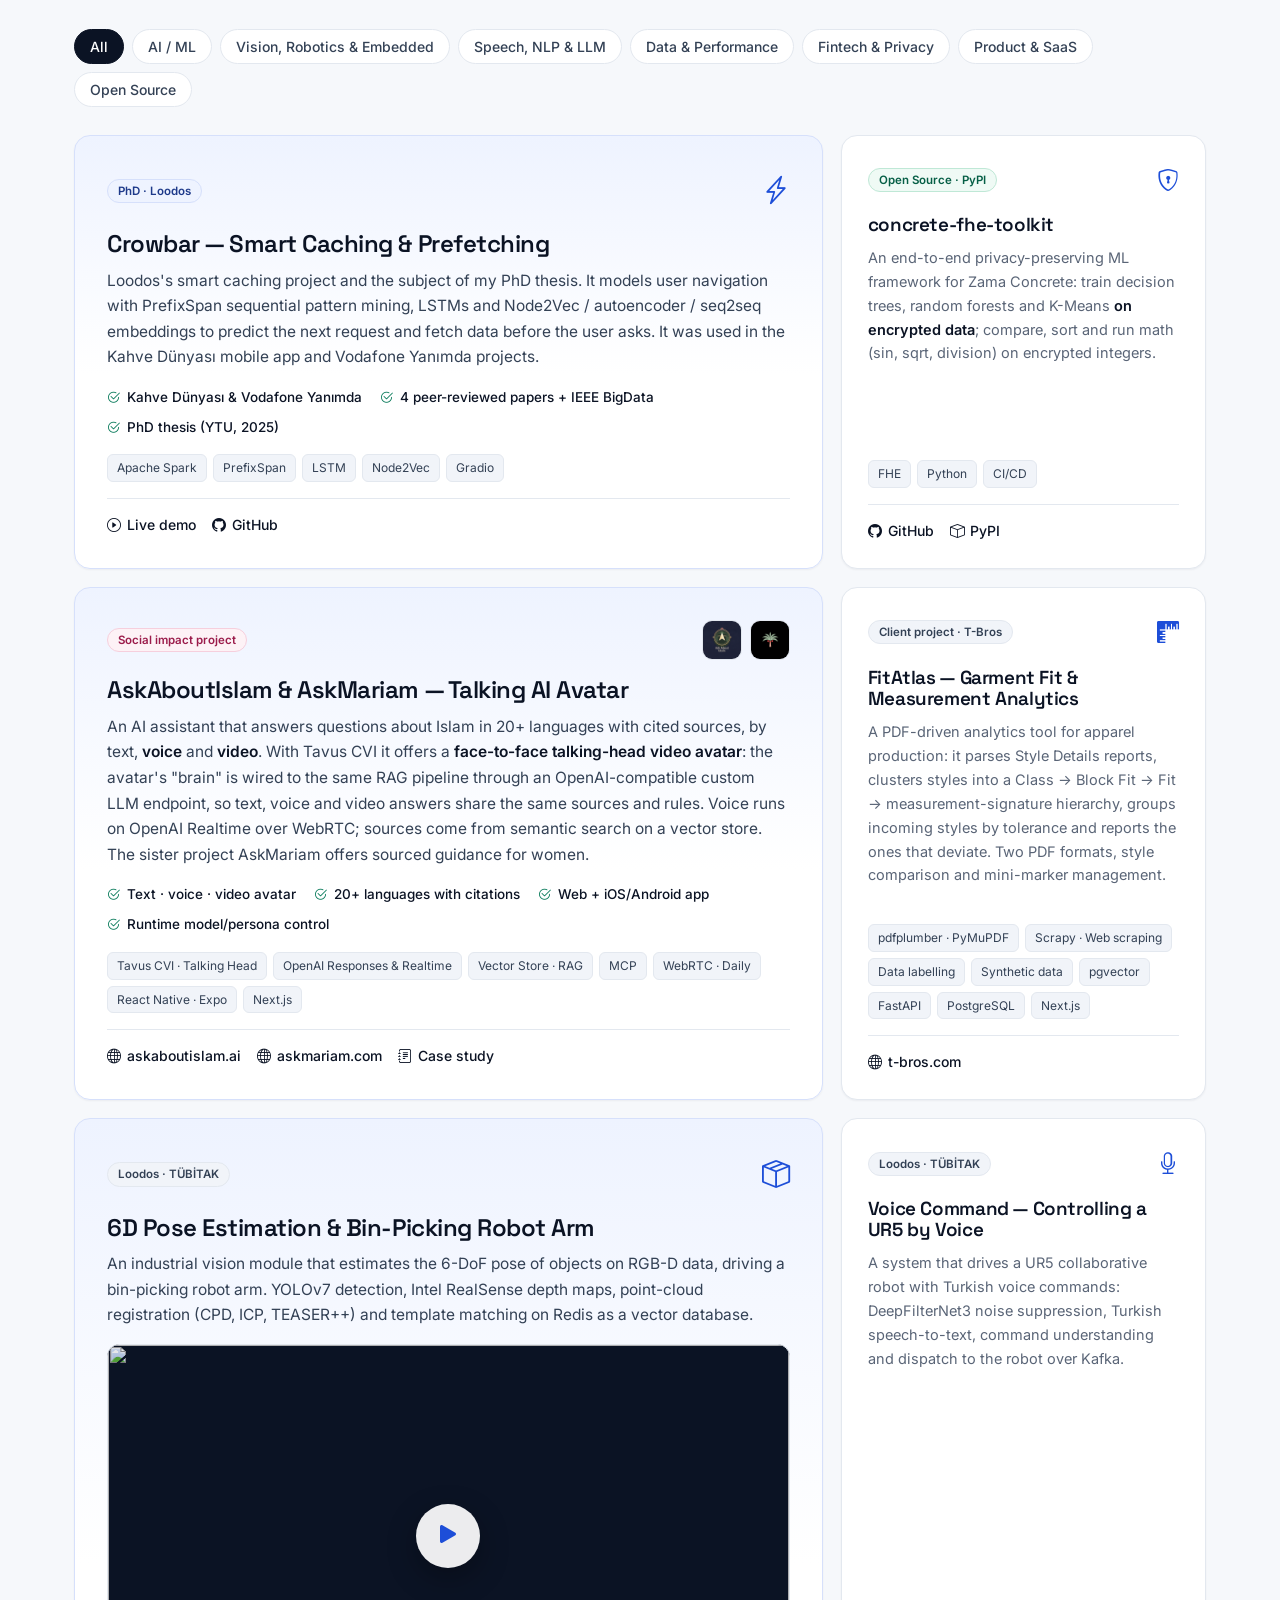
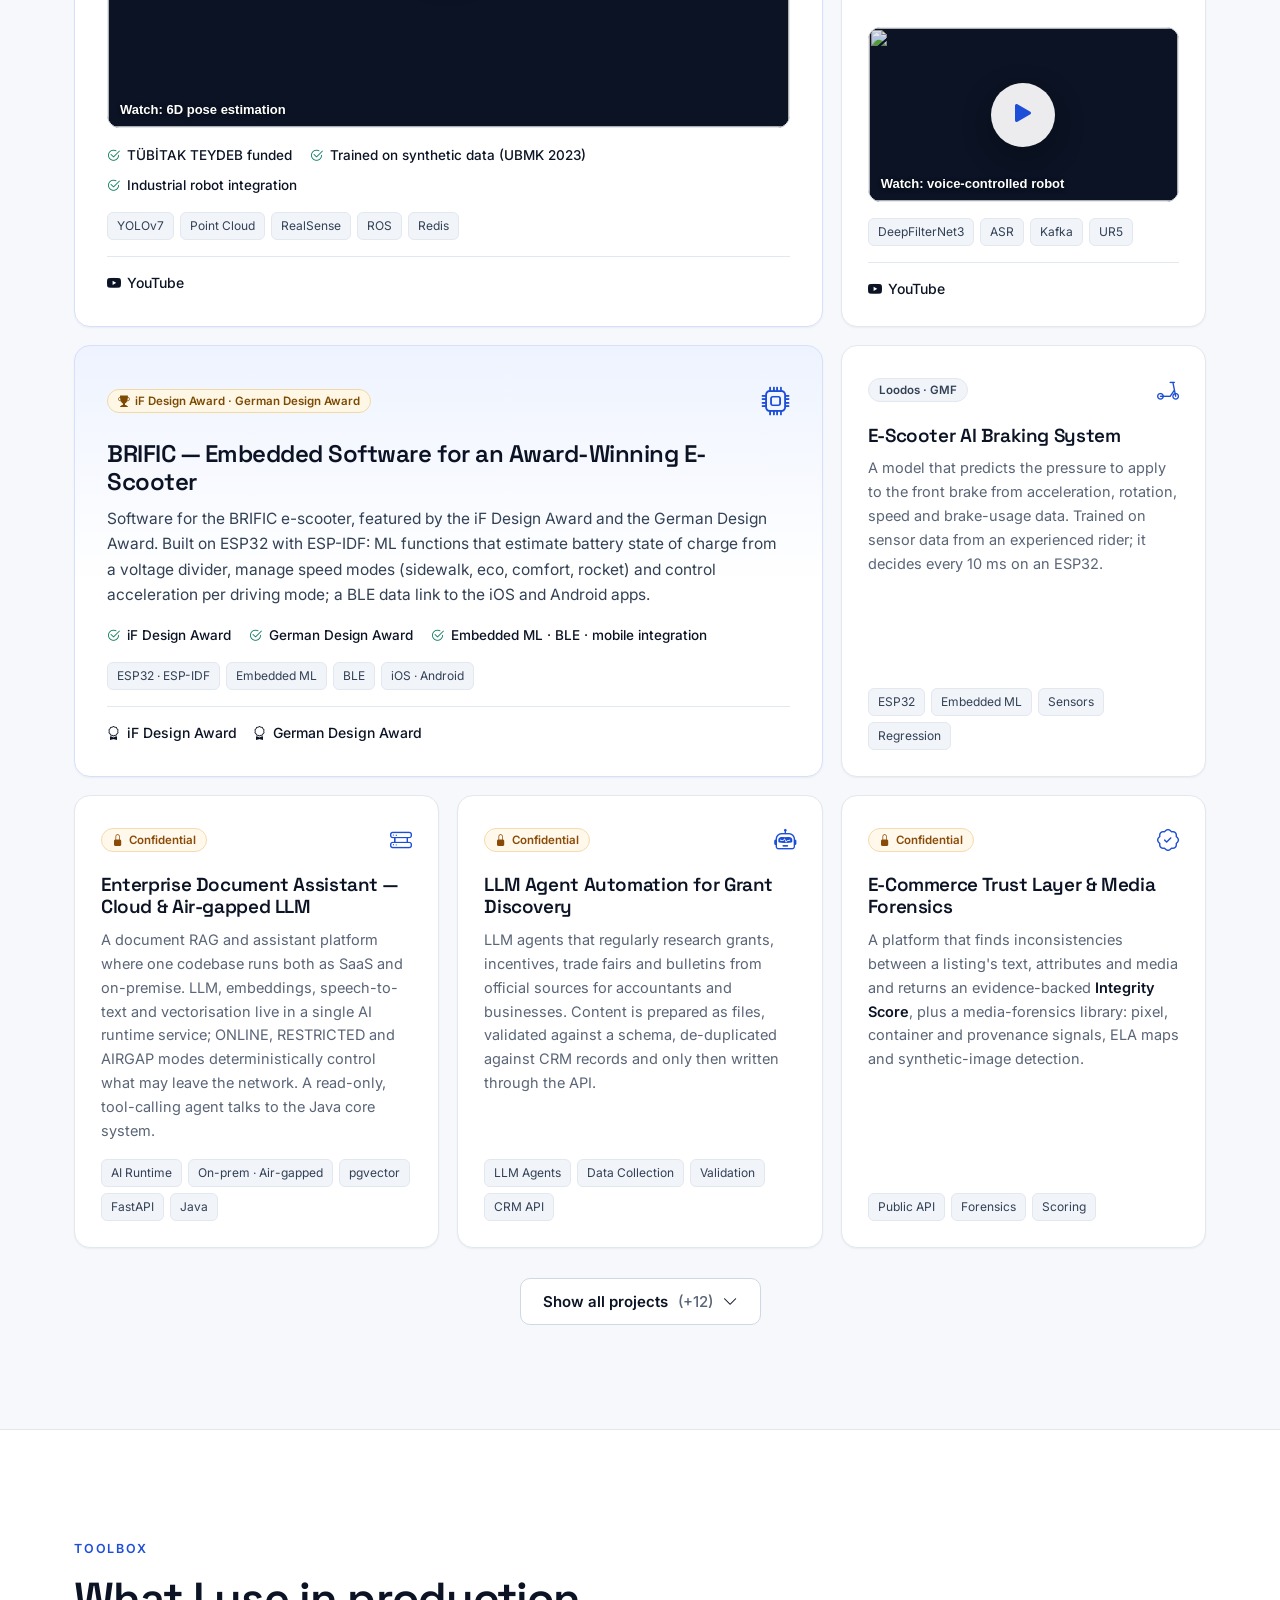
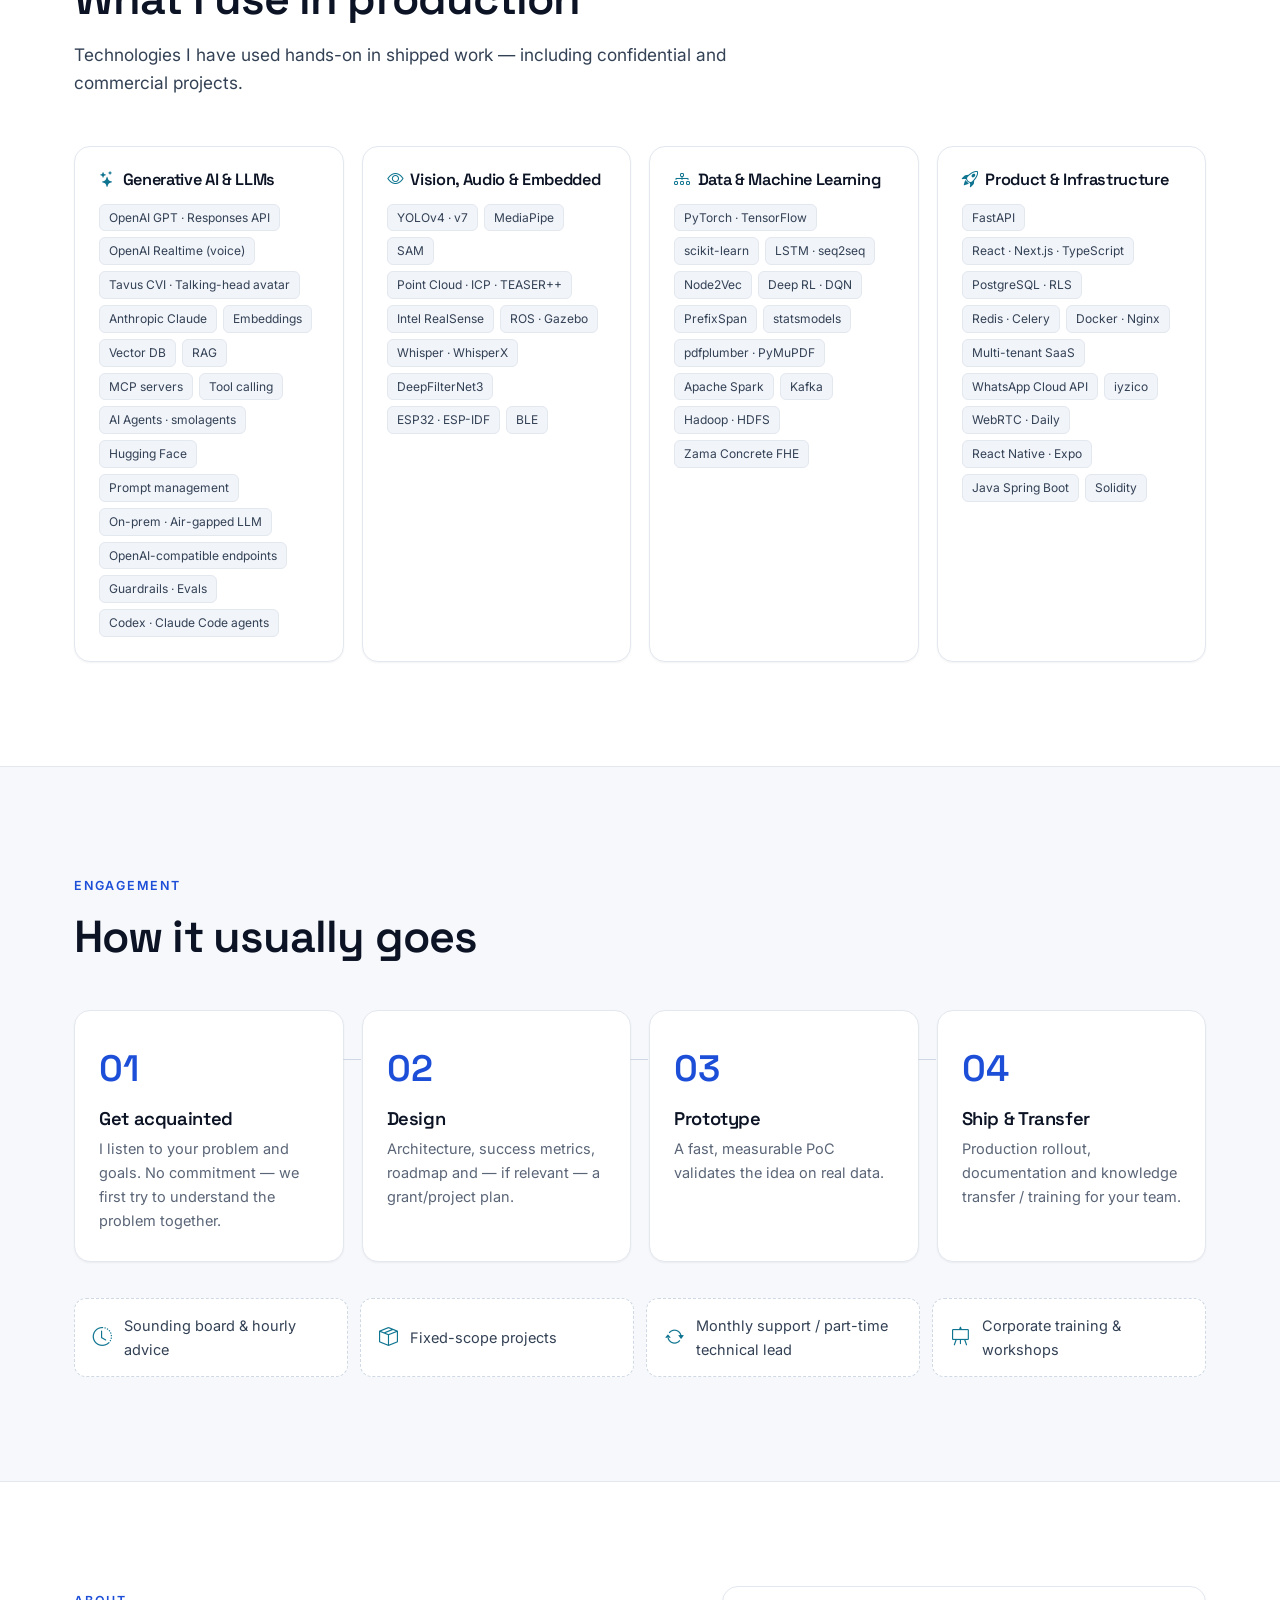
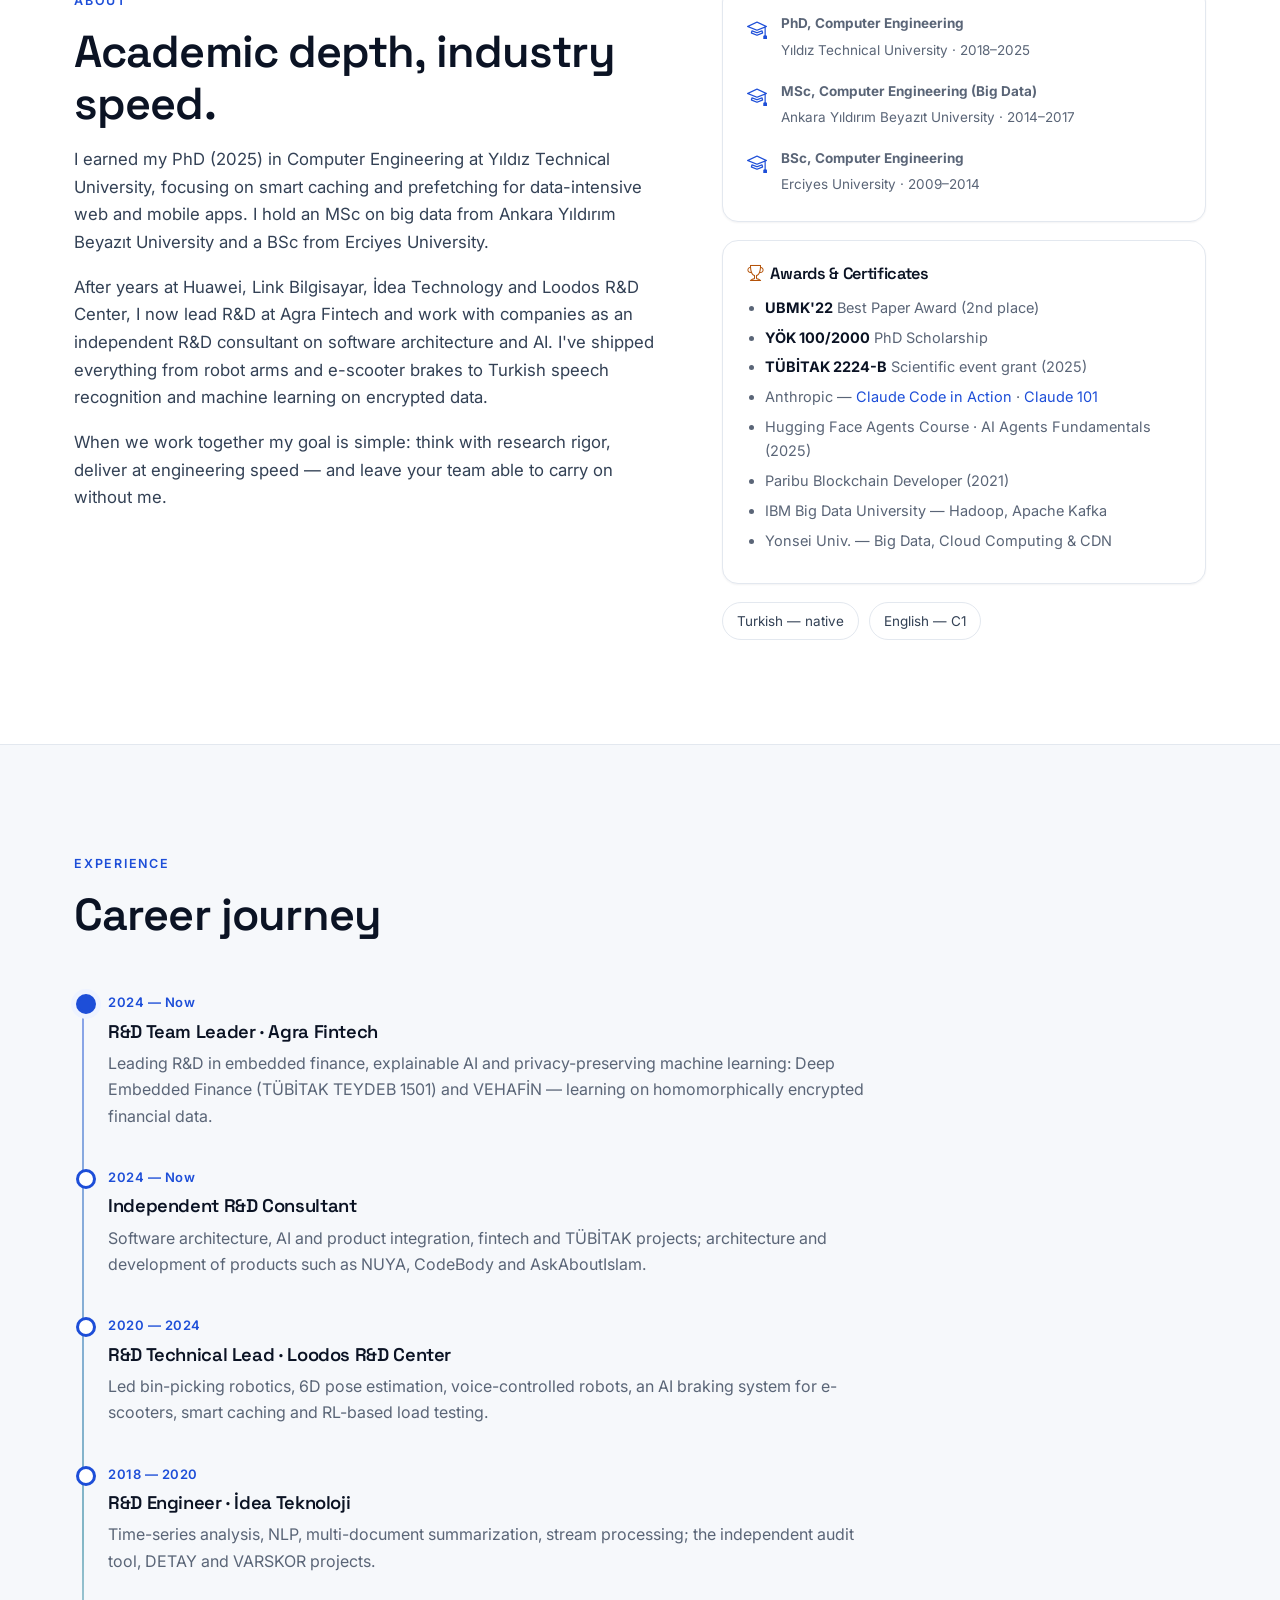
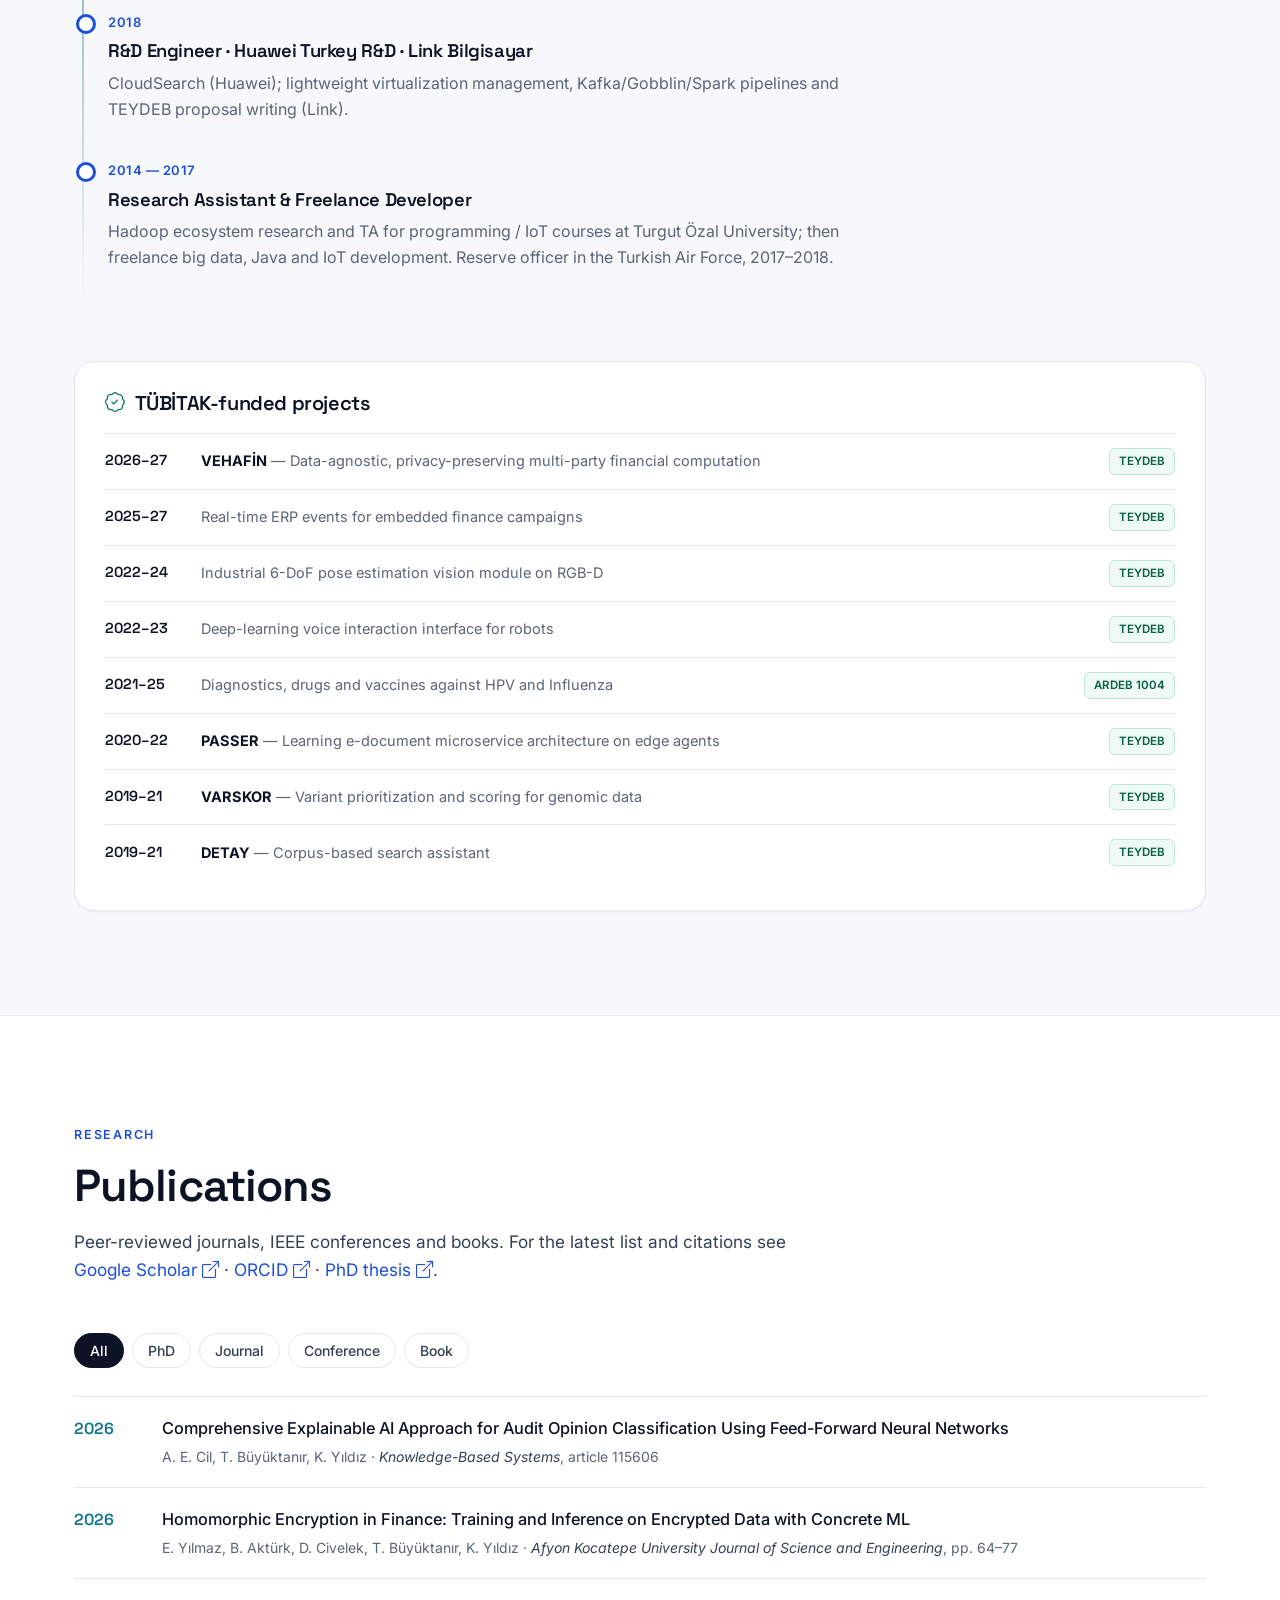
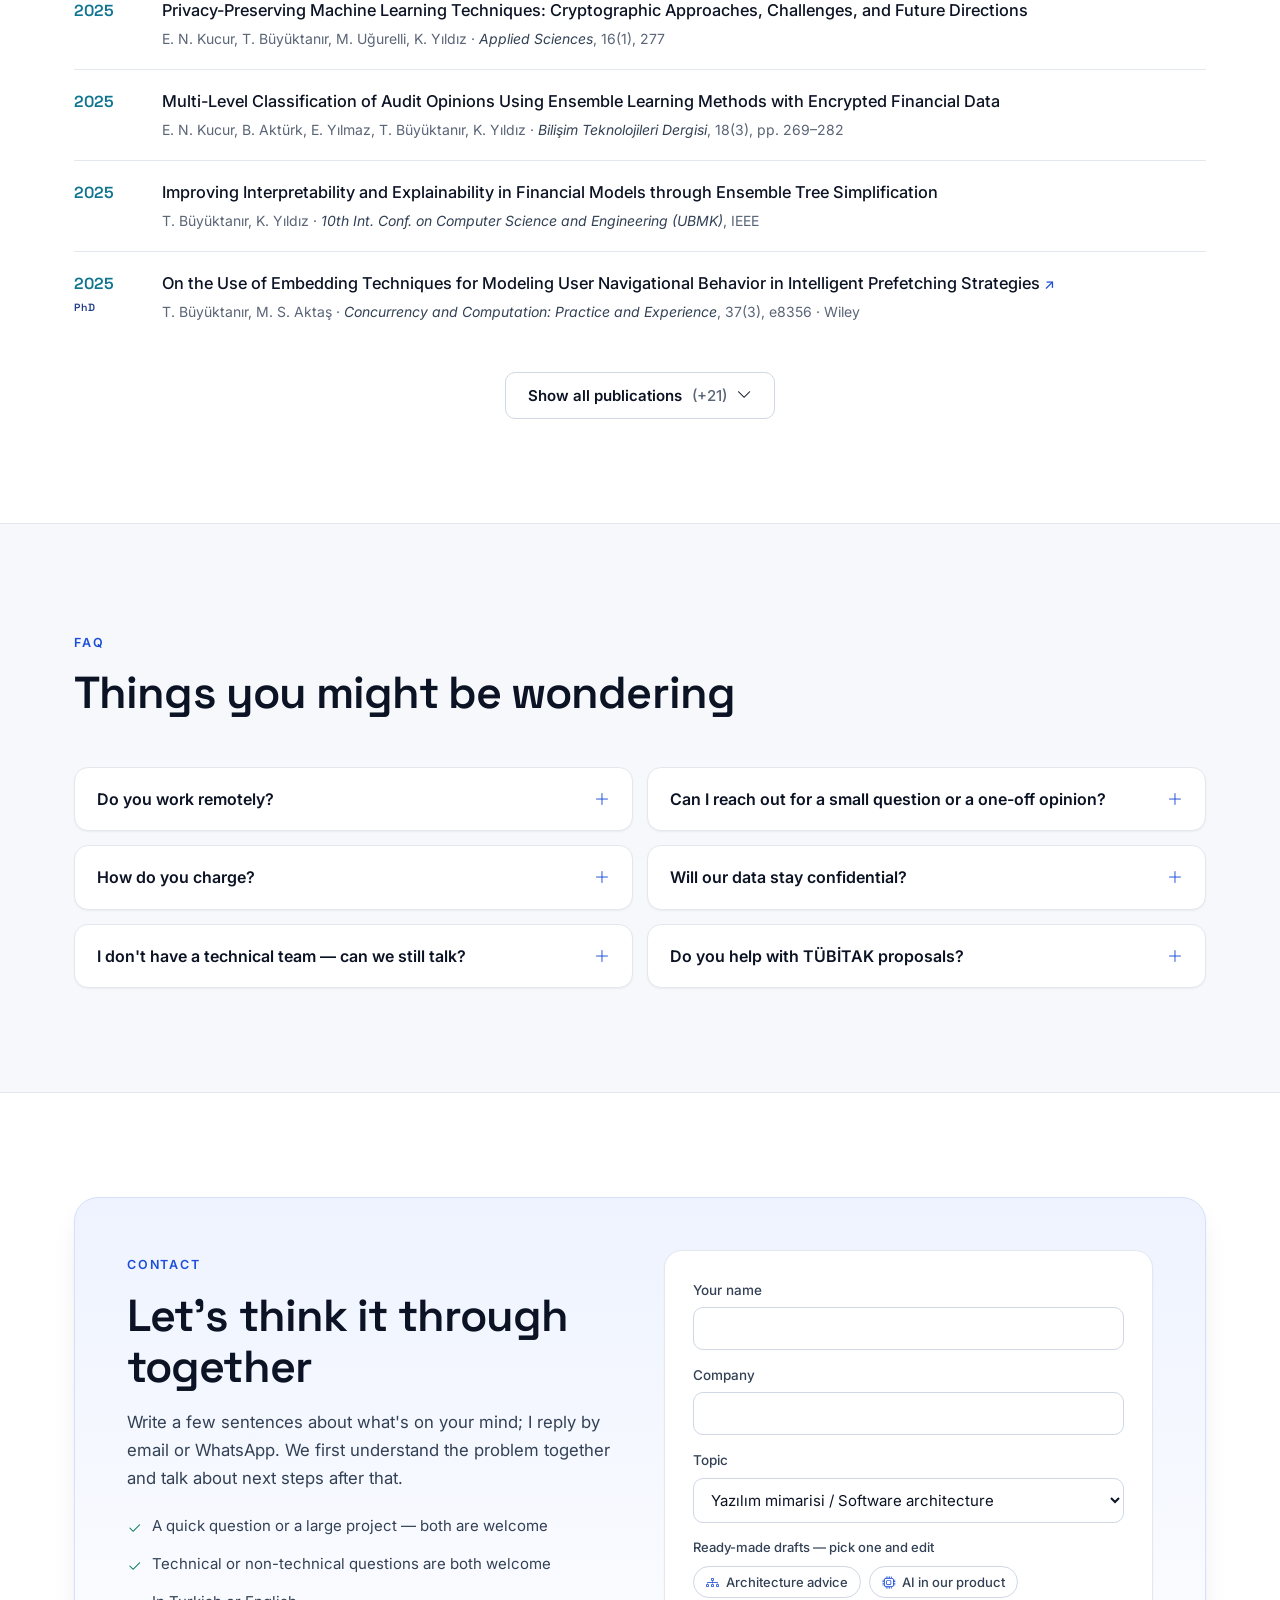
==== commit aa8a4e67: "Add SEO, geo and generative-engine optimisation - Fuller Open Graph and Twitter tags, robots directi" ====
--- a/index.html
+++ b/index.html
@@ -8,14 +8,33 @@
     <meta name="description"
         content="Dr. Tolga Büyüktanır — yazılım mimarisi, yapay zekâ ve ürün entegrasyonu, büyük veri ve Ar-Ge. Software architecture, AI &amp; product integration, big data and R&amp;D." />
     <meta name="author" content="Tolga Büyüktanır" />
+    <meta name="robots" content="index, follow, max-image-preview:large, max-snippet:-1, max-video-preview:-1" />
+    <meta name="keywords" content="Tolga Büyüktanır, yazılım mimarisi, yapay zekâ danışmanlığı, Ar-Ge danışmanı, LLM, RAG, AI ajanları, lokal LLM, TÜBİTAK proje danışmanlığı, büyük veri, bilgisayarlı görü, software architecture, AI consultant, R&amp;D consultant, Istanbul" />
+    <!-- Location (city level) -->
+    <meta name="geo.region" content="TR-34" />
+    <meta name="geo.placename" content="İstanbul, Türkiye" />
+    <meta name="geo.position" content="41.0082;28.9784" />
+    <meta name="ICBM" content="41.0082, 28.9784" />
     <meta property="og:title" content="Dr. Tolga Büyüktanır · Yazılım Mimarisi & Yapay Zekâ" />
     <meta property="og:description"
         content="Yazılım mimarisi, yapay zekâ ve ürün entegrasyonu, lokal ve bulut LLM'ler, büyük veri ve veri etiketleme üzerine konuşmak için." />
     <meta property="og:image" content="https://tolgabuyuktanir.github.io/static/assets/img/og-image.png" />
     <meta property="og:image:width" content="1200" />
     <meta property="og:image:height" content="630" />
-    <meta property="og:type" content="website" />
+    <meta property="og:image:alt" content="Dr. Tolga Büyüktanır — Yazılım Mimarisi &amp; Yapay Zekâ" />
+    <meta property="og:type" content="profile" />
+    <meta property="profile:first_name" content="Tolga" />
+    <meta property="profile:last_name" content="Büyüktanır" />
+    <meta property="og:site_name" content="Tolga Büyüktanır" />
+    <meta property="og:locale" content="tr_TR" />
+    <meta property="og:locale:alternate" content="en_US" />
     <meta name="twitter:card" content="summary_large_image" />
+    <meta name="twitter:site" content="@tolgabuyuktanir" />
+    <meta name="twitter:creator" content="@tolgabuyuktanir" />
+    <meta name="twitter:title" content="Dr. Tolga Büyüktanır · Yazılım Mimarisi &amp; Yapay Zekâ" />
+    <meta name="twitter:description" content="Yazılım mimarisi, yapay zekâ ve ürün entegrasyonu, lokal ve bulut LLM'ler, büyük veri ve Ar-Ge. Software architecture, AI and R&amp;D." />
+    <meta name="twitter:image" content="https://tolgabuyuktanir.github.io/static/assets/img/og-image.png" />
+    <meta name="twitter:image:alt" content="Dr. Tolga Büyüktanır — Yazılım Mimarisi &amp; Yapay Zekâ" />
     <link rel="canonical" href="https://tolgabuyuktanir.github.io/" />
     <link rel="alternate" hreflang="tr" href="https://tolgabuyuktanir.github.io/?lang=tr" />
     <link rel="alternate" hreflang="en" href="https://tolgabuyuktanir.github.io/?lang=en" />
@@ -23,6 +42,11 @@
     <meta property="og:url" content="https://tolgabuyuktanir.github.io/" />
     <meta name="theme-color" content="#ffffff" />
     <link rel="icon" type="image/x-icon" href="static/assets/favicon.ico" />
+    <link rel="apple-touch-icon" href="static/assets/img/photo.png" />
+    <link rel="me" href="https://github.com/tolgabuyuktanir" />
+    <link rel="me" href="https://orcid.org/0000-0001-5317-0028" />
+    <!-- Plain-text summary for AI assistants and answer engines (llmstxt.org) -->
+    <link rel="alternate" type="text/markdown" title="llms.txt" href="https://tolgabuyuktanir.github.io/llms.txt" />
 
     <link rel="preconnect" href="https://fonts.googleapis.com" />
     <link rel="preconnect" href="https://fonts.gstatic.com" crossorigin />
@@ -32,25 +56,347 @@
     <link href="static/css/site.css" rel="stylesheet" />
 
     <script type="application/ld+json">
+{
+  "@context": "https://schema.org",
+  "@graph": [
     {
-        "@context": "https://schema.org",
-        "@type": "Person",
-        "name": "Tolga Büyüktanır",
-        "honorificPrefix": "Dr.",
-        "jobTitle": "R&D Consultant — Software Architecture & AI",
-        "url": "https://tolgabuyuktanir.github.io/",
-        "email": "mailto:tolgabuyuktanir@gmail.com",
-        "telephone": "+90 554 644 24 94",
-        "alumniOf": ["Yıldız Technical University", "Ankara Yıldırım Beyazıt University", "Erciyes University"],
-        "sameAs": [
-            "https://github.com/tolgabuyuktanir",
-            "https://www.linkedin.com/in/tolga-buyuktanir-ph-d-6b63733a/",
-            "https://scholar.google.com/citations?user=D2Md-J4AAAAJ",
-            "https://orcid.org/0000-0001-5317-0028",
-            "https://www.youtube.com/@tolgabuyuktanir",
-            "https://x.com/tolgabuyuktanir"
+      "@type": "WebSite",
+      "@id": "https://tolgabuyuktanir.github.io/#website",
+      "url": "https://tolgabuyuktanir.github.io/",
+      "name": "Tolga Büyüktanır",
+      "inLanguage": [
+        "tr-TR",
+        "en"
+      ],
+      "publisher": {
+        "@id": "https://tolgabuyuktanir.github.io/#person"
+      }
+    },
+    {
+      "@type": "ProfilePage",
+      "@id": "https://tolgabuyuktanir.github.io/#profile",
+      "url": "https://tolgabuyuktanir.github.io/",
+      "name": "Dr. Tolga Büyüktanır · Yazılım Mimarisi & Yapay Zekâ",
+      "isPartOf": {
+        "@id": "https://tolgabuyuktanir.github.io/#website"
+      },
+      "mainEntity": {
+        "@id": "https://tolgabuyuktanir.github.io/#person"
+      },
+      "inLanguage": [
+        "tr-TR",
+        "en"
+      ],
+      "dateModified": "2026-11-12"
+    },
+    {
+      "@type": "Person",
+      "@id": "https://tolgabuyuktanir.github.io/#person",
+      "name": "Tolga Büyüktanır",
+      "alternateName": [
+        "Tolga Buyuktanir",
+        "Dr. Tolga Büyüktanır"
+      ],
+      "honorificPrefix": "Dr.",
+      "givenName": "Tolga",
+      "familyName": "Büyüktanır",
+      "jobTitle": [
+        "R&D Team Leader",
+        "R&D Consultant — Software Architecture & AI"
+      ],
+      "description": "Computer engineer (PhD, Yıldız Technical University, 2025) with 10+ years of R&D in machine learning, big data, computer vision, robotics and fintech. Leads R&D at Agra Fintech and works as an independent R&D consultant on software architecture, AI product integration, local and cloud LLMs, RAG and AI agents.",
+      "url": "https://tolgabuyuktanir.github.io/",
+      "image": "https://tolgabuyuktanir.github.io/static/assets/img/photo.png",
+      "email": "mailto:tolgabuyuktanir@gmail.com",
+      "telephone": "+90 554 644 24 94",
+      "address": {
+        "@type": "PostalAddress",
+        "addressLocality": "İstanbul",
+        "addressCountry": "TR"
+      },
+      "nationality": {
+        "@type": "Country",
+        "name": "Türkiye"
+      },
+      "knowsLanguage": [
+        {
+          "@type": "Language",
+          "name": "Turkish",
+          "alternateName": "tr"
+        },
+        {
+          "@type": "Language",
+          "name": "English",
+          "alternateName": "en"
+        }
+      ],
+      "worksFor": [
+        {
+          "@type": "Organization",
+          "name": "Agra Fintech Software Solutions Inc.",
+          "address": {
+            "@type": "PostalAddress",
+            "addressLocality": "İstanbul",
+            "addressCountry": "TR"
+          }
+        }
+      ],
+      "alumniOf": [
+        {
+          "@type": "CollegeOrUniversity",
+          "name": "Yıldız Technical University",
+          "sameAs": "https://www.yildiz.edu.tr/"
+        },
+        {
+          "@type": "CollegeOrUniversity",
+          "name": "Ankara Yıldırım Beyazıt University",
+          "sameAs": "https://aybu.edu.tr/"
+        },
+        {
+          "@type": "CollegeOrUniversity",
+          "name": "Erciyes University",
+          "sameAs": "https://www.erciyes.edu.tr/"
+        }
+      ],
+      "hasCredential": [
+        {
+          "@type": "EducationalOccupationalCredential",
+          "credentialCategory": "degree",
+          "name": "PhD in Computer Engineering",
+          "recognizedBy": {
+            "@type": "CollegeOrUniversity",
+            "name": "Yıldız Technical University"
+          }
+        },
+        {
+          "@type": "EducationalOccupationalCredential",
+          "credentialCategory": "degree",
+          "name": "MSc in Computer Engineering (Big Data)",
+          "recognizedBy": {
+            "@type": "CollegeOrUniversity",
+            "name": "Ankara Yıldırım Beyazıt University"
+          }
+        },
+        {
+          "@type": "EducationalOccupationalCredential",
+          "credentialCategory": "degree",
+          "name": "BSc in Computer Engineering",
+          "recognizedBy": {
+            "@type": "CollegeOrUniversity",
+            "name": "Erciyes University"
+          }
+        }
+      ],
+      "award": [
+        "iF Design Award — BRIFIC e-scooter (R&D technical lead)",
+        "German Design Award — BRIFIC e-scooter (R&D technical lead)",
+        "UBMK'22 Best Paper Award (2nd place)",
+        "YÖK 100/2000 PhD Scholarship",
+        "TÜBİTAK 2224-B scientific event grant (2025)"
+      ],
+      "knowsAbout": [
+        "Software architecture",
+        "Multi-tenant SaaS",
+        "AI product integration",
+        "Large language models",
+        "Local and air-gapped LLM deployment",
+        "Retrieval-augmented generation",
+        "AI agents",
+        "Model Context Protocol",
+        "LLM safety and evaluation",
+        "Explainable AI",
+        "Privacy-preserving machine learning",
+        "Fully homomorphic encryption",
+        "Big data",
+        "Apache Spark",
+        "Apache Kafka",
+        "Apache Hadoop",
+        "Computer vision",
+        "6-DoF pose estimation",
+        "Speech recognition",
+        "Robotics",
+        "Embedded machine learning",
+        "Intelligent caching and prefetching",
+        "Data labelling",
+        "Synthetic data",
+        "TÜBİTAK R&D grants"
+      ],
+      "sameAs": [
+        "https://github.com/tolgabuyuktanir",
+        "https://www.linkedin.com/in/tolga-buyuktanir-ph-d-6b63733a/",
+        "https://scholar.google.com/citations?user=D2Md-J4AAAAJ",
+        "https://orcid.org/0000-0001-5317-0028",
+        "https://www.youtube.com/@tolgabuyuktanir",
+        "https://x.com/tolgabuyuktanir",
+        "https://huggingface.co/tbuyuktanir",
+        "https://pypi.org/project/concrete-fhe-toolkit/"
+      ]
+    },
+    {
+      "@type": "ProfessionalService",
+      "@id": "https://tolgabuyuktanir.github.io/#service",
+      "name": "Tolga Büyüktanır — R&D, Software Architecture & AI Consulting",
+      "url": "https://tolgabuyuktanir.github.io/",
+      "image": "https://tolgabuyuktanir.github.io/static/assets/img/og-image.png",
+      "founder": {
+        "@id": "https://tolgabuyuktanir.github.io/#person"
+      },
+      "provider": {
+        "@id": "https://tolgabuyuktanir.github.io/#person"
+      },
+      "email": "tolgabuyuktanir@gmail.com",
+      "telephone": "+90 554 644 24 94",
+      "address": {
+        "@type": "PostalAddress",
+        "addressLocality": "İstanbul",
+        "addressCountry": "TR"
+      },
+      "geo": {
+        "@type": "GeoCoordinates",
+        "latitude": 41.0082,
+        "longitude": 28.9784
+      },
+      "areaServed": [
+        {
+          "@type": "Country",
+          "name": "Türkiye"
+        },
+        {
+          "@type": "Place",
+          "name": "Worldwide (remote)"
+        }
+      ],
+      "availableLanguage": [
+        "Turkish",
+        "English"
+      ],
+      "hasOfferCatalog": {
+        "@type": "OfferCatalog",
+        "name": "Services",
+        "itemListElement": [
+          {
+            "@type": "Offer",
+            "itemOffered": {
+              "@type": "Service",
+              "name": "Software architecture & product development"
+            }
+          },
+          {
+            "@type": "Offer",
+            "itemOffered": {
+              "@type": "Service",
+              "name": "AI & product integration"
+            }
+          },
+          {
+            "@type": "Offer",
+            "itemOffered": {
+              "@type": "Service",
+              "name": "Local & cloud LLM solutions"
+            }
+          },
+          {
+            "@type": "Offer",
+            "itemOffered": {
+              "@type": "Service",
+              "name": "GenAI, LLM agents & RAG"
+            }
+          },
+          {
+            "@type": "Offer",
+            "itemOffered": {
+              "@type": "Service",
+              "name": "Data collection, labelling & synthetic data"
+            }
+          },
+          {
+            "@type": "Offer",
+            "itemOffered": {
+              "@type": "Service",
+              "name": "LLM safety & evaluation"
+            }
+          },
+          {
+            "@type": "Offer",
+            "itemOffered": {
+              "@type": "Service",
+              "name": "Big data & data engineering"
+            }
+          },
+          {
+            "@type": "Offer",
+            "itemOffered": {
+              "@type": "Service",
+              "name": "Computer vision, speech & robotics"
+            }
+          },
+          {
+            "@type": "Offer",
+            "itemOffered": {
+              "@type": "Service",
+              "name": "R&D & TÜBİTAK grant consulting"
+            }
+          }
         ]
+      }
+    },
+    {
+      "@type": "FAQPage",
+      "@id": "https://tolgabuyuktanir.github.io/#faq",
+      "url": "https://tolgabuyuktanir.github.io/#faq",
+      "mainEntity": [
+        {
+          "@type": "Question",
+          "name": "Do you work remotely?",
+          "acceptedAnswer": {
+            "@type": "Answer",
+            "text": "Yes, mostly remotely. Meeting in person in Istanbul is also possible."
+          }
+        },
+        {
+          "@type": "Question",
+          "name": "Can I reach out for a small question or a one-off opinion?",
+          "acceptedAnswer": {
+            "@type": "Answer",
+            "text": "Of course. A short conversation is often enough to weigh an architecture decision or an AI idea."
+          }
+        },
+        {
+          "@type": "Question",
+          "name": "How do you charge?",
+          "acceptedAnswer": {
+            "@type": "Answer",
+            "text": "It depends on the scope: hourly advice, fixed-scope projects or monthly support. We get acquainted first; once I understand the need, I come back with a clear proposal."
+          }
+        },
+        {
+          "@type": "Question",
+          "name": "Will our data stay confidential?",
+          "acceptedAnswer": {
+            "@type": "Answer",
+            "text": "Yes. I don't share details of confidential work, and an NDA can be signed when needed. For data that must not leave your network, I also build on-premise and air-gapped LLM setups."
+          }
+        },
+        {
+          "@type": "Question",
+          "name": "I don't have a technical team — can we still talk?",
+          "acceptedAnswer": {
+            "@type": "Answer",
+            "text": "Yes. I often work with non-technical founders and managers; we start by clarifying the problem in plain language."
+          }
+        },
+        {
+          "@type": "Question",
+          "name": "Do you help with TÜBİTAK proposals?",
+          "acceptedAnswer": {
+            "@type": "Answer",
+            "text": "Yes. I help with shaping the idea, technical design, work packages and the novelty argument, drawing on experience from 8 funded projects."
+          }
+        }
+      ]
     }
+  ]
+}
     </script>
 </head>
 
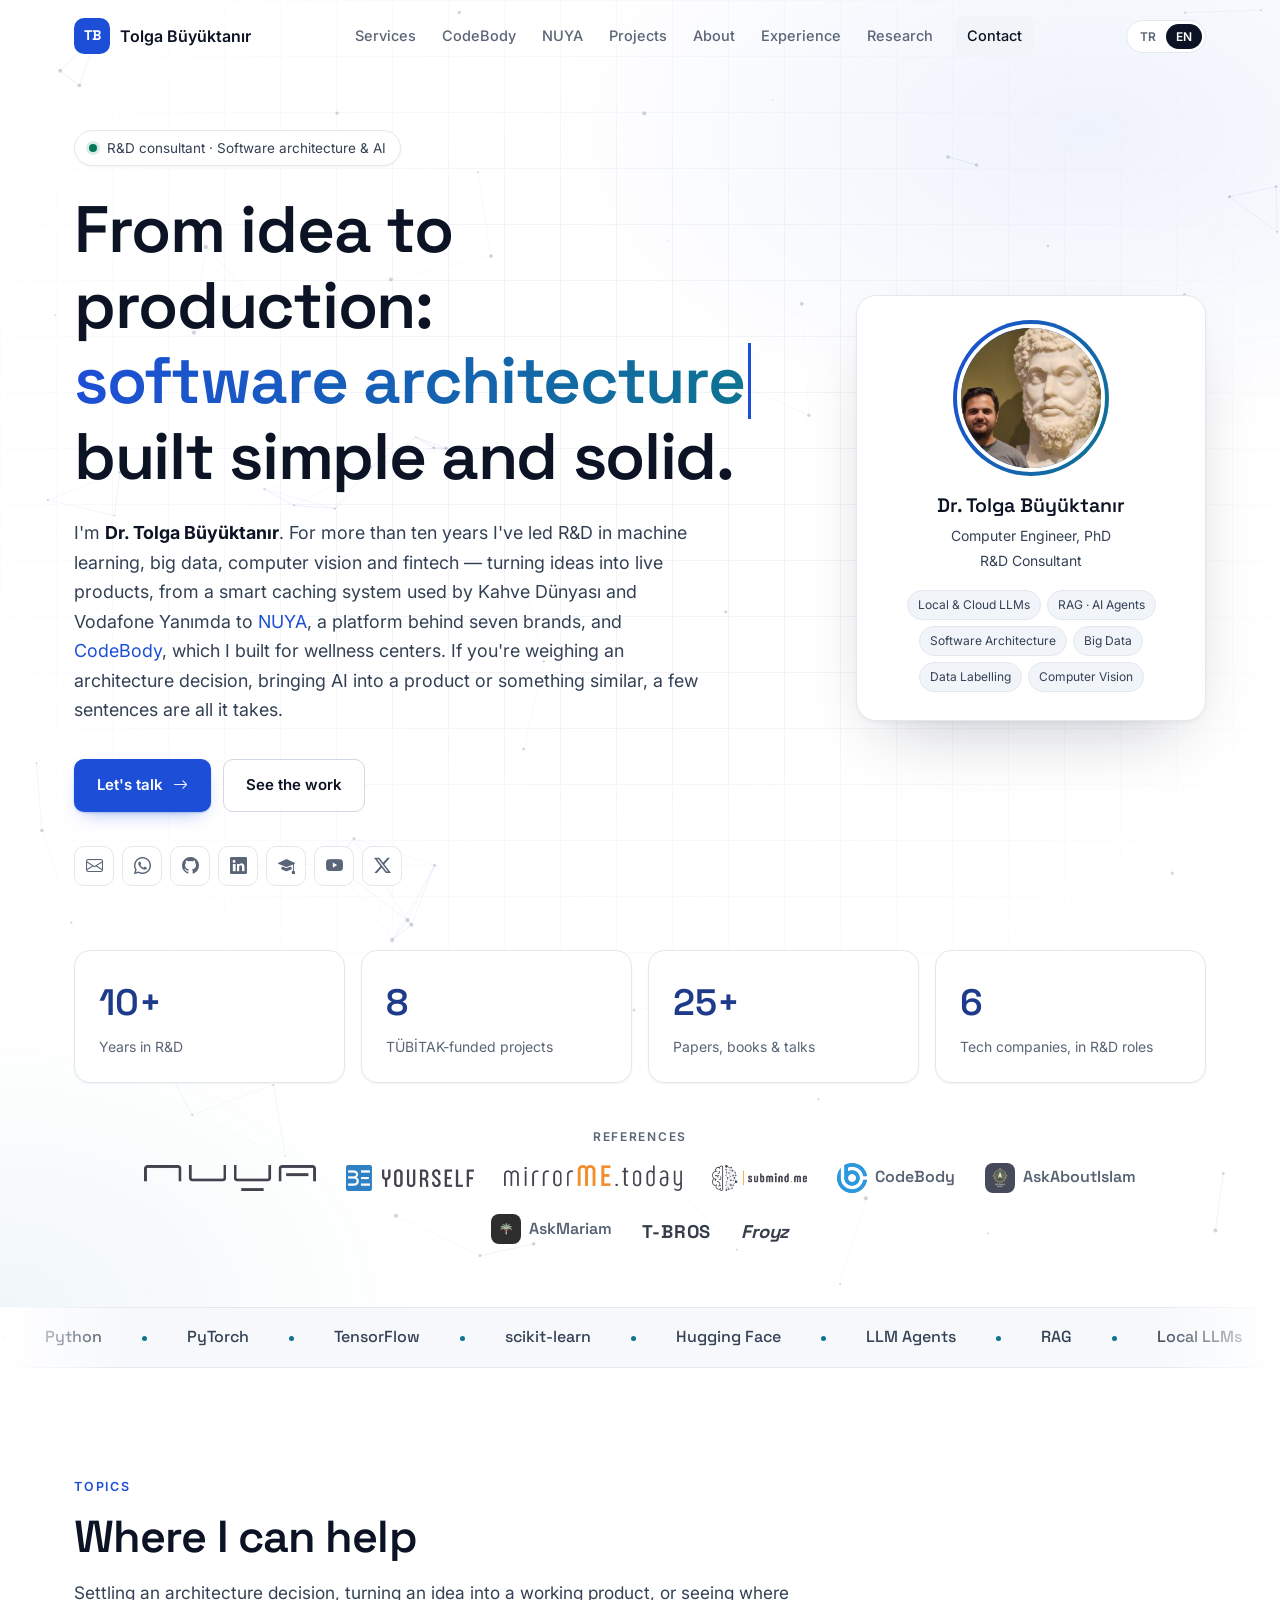
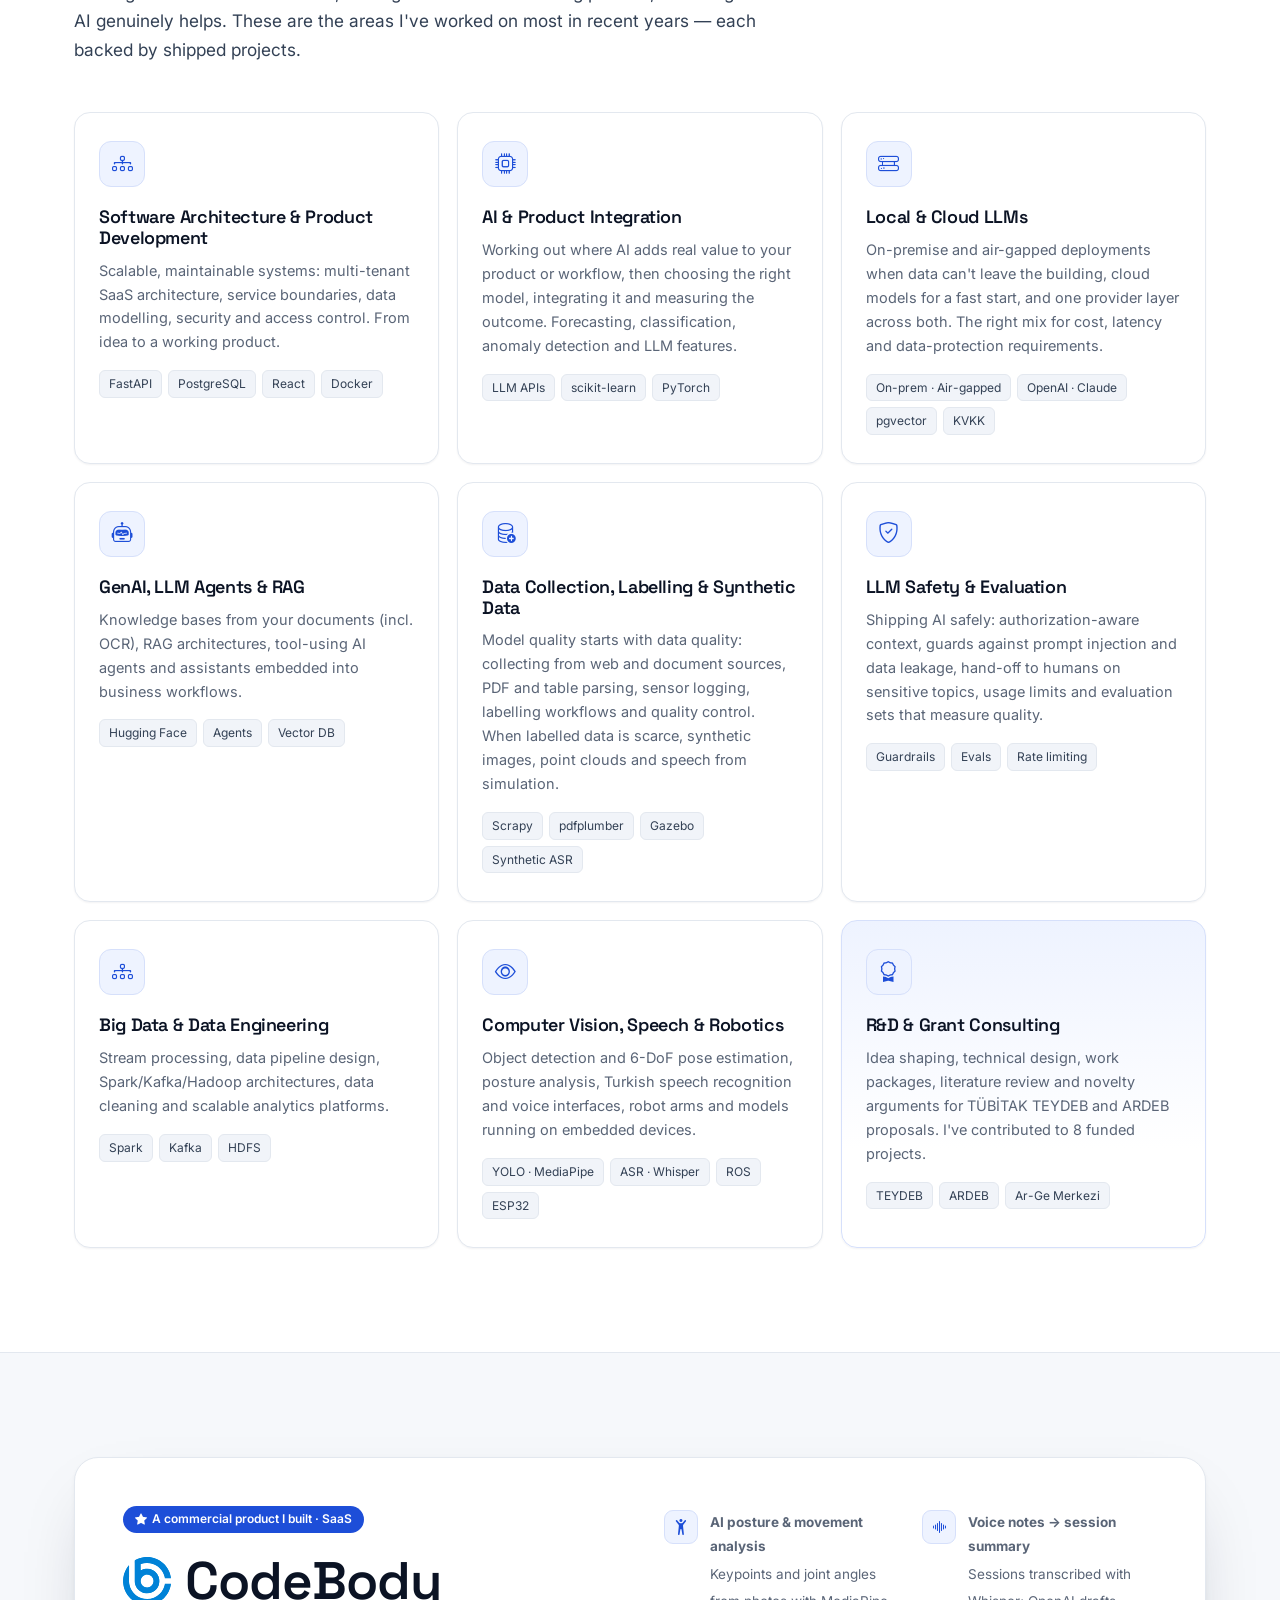
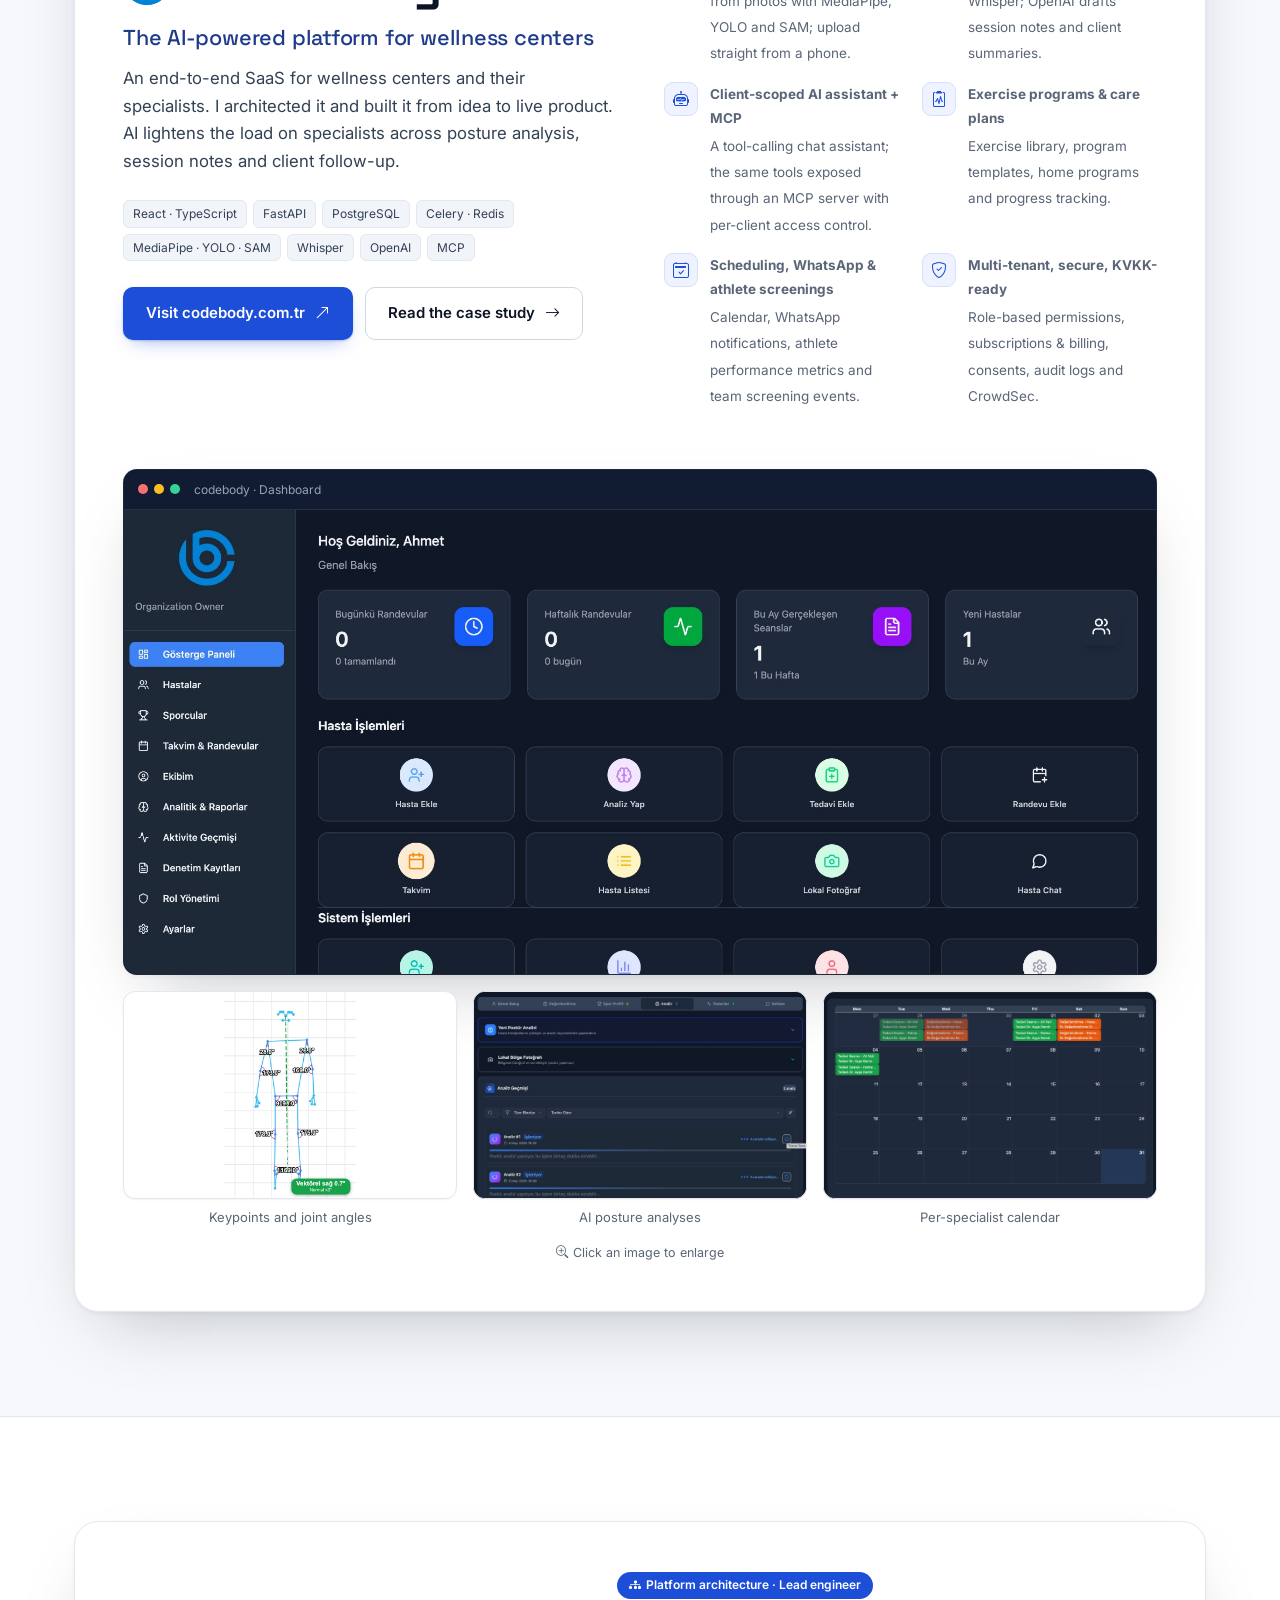
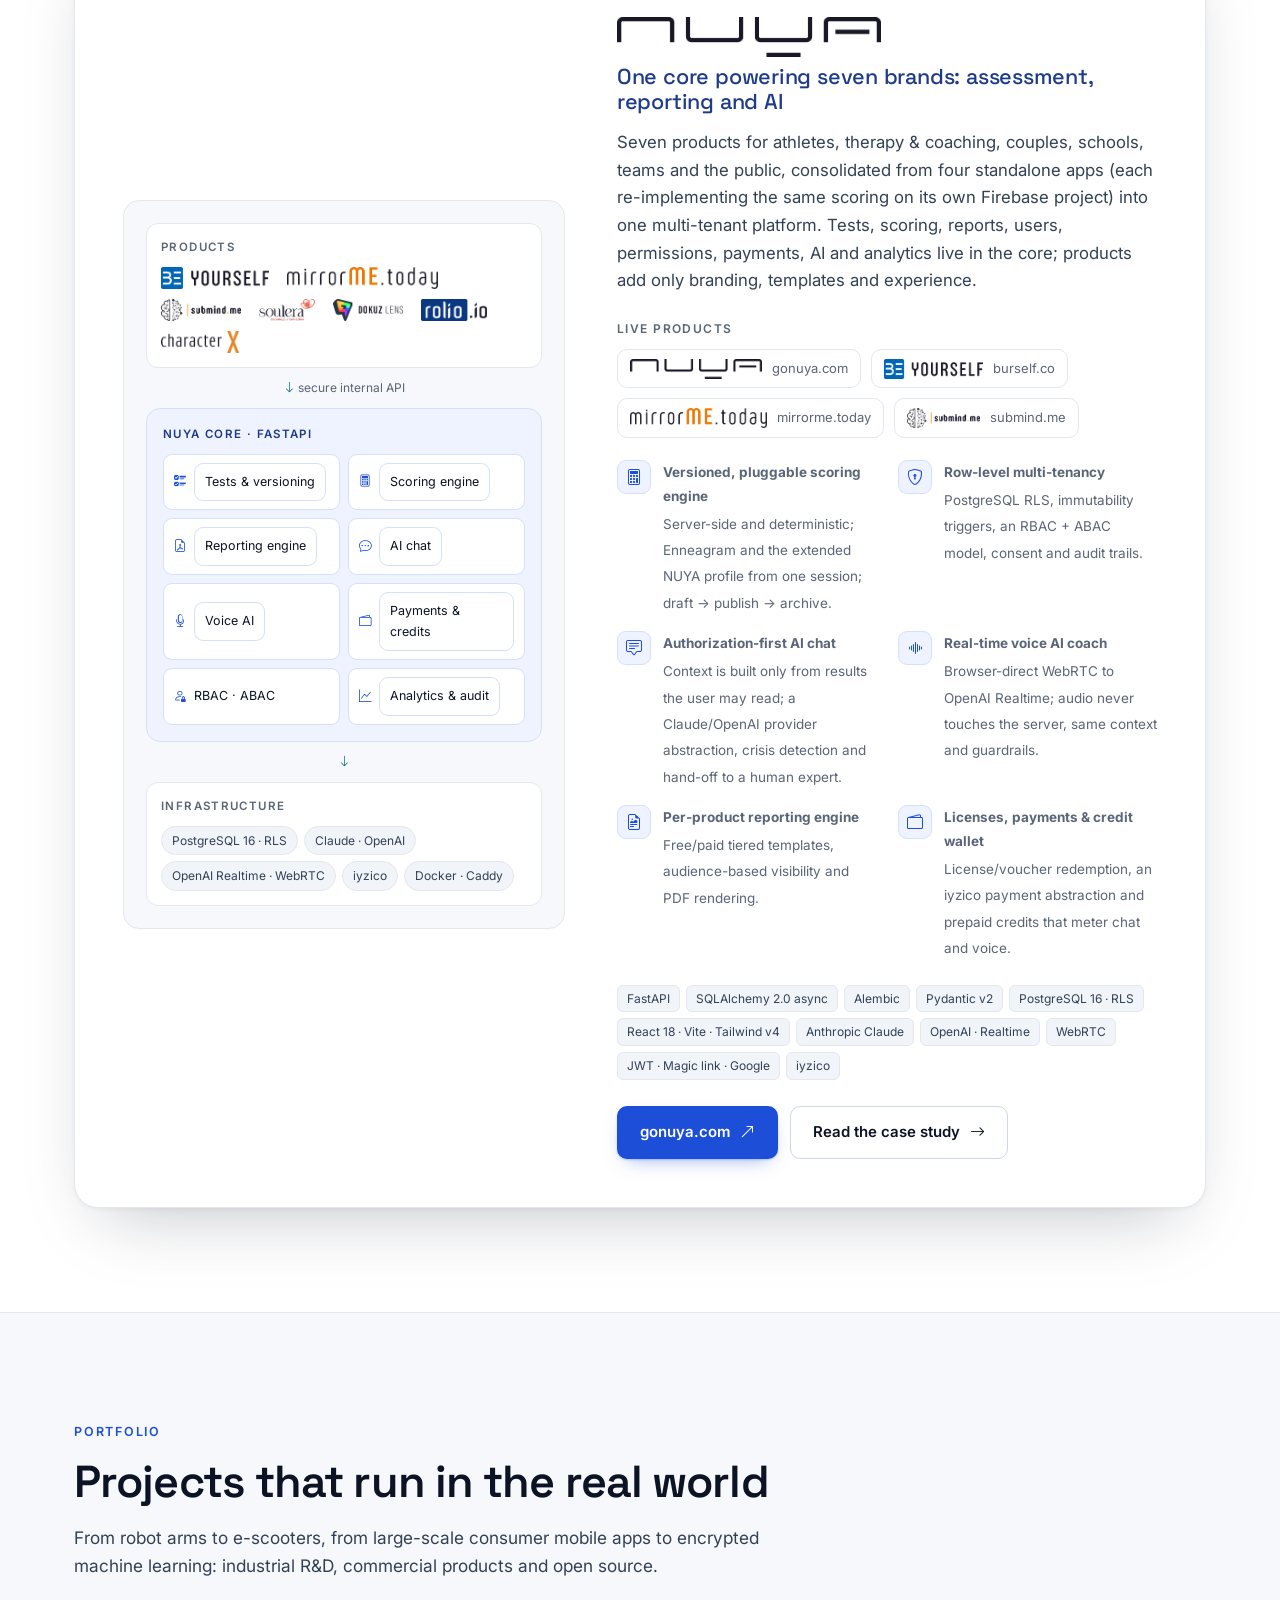
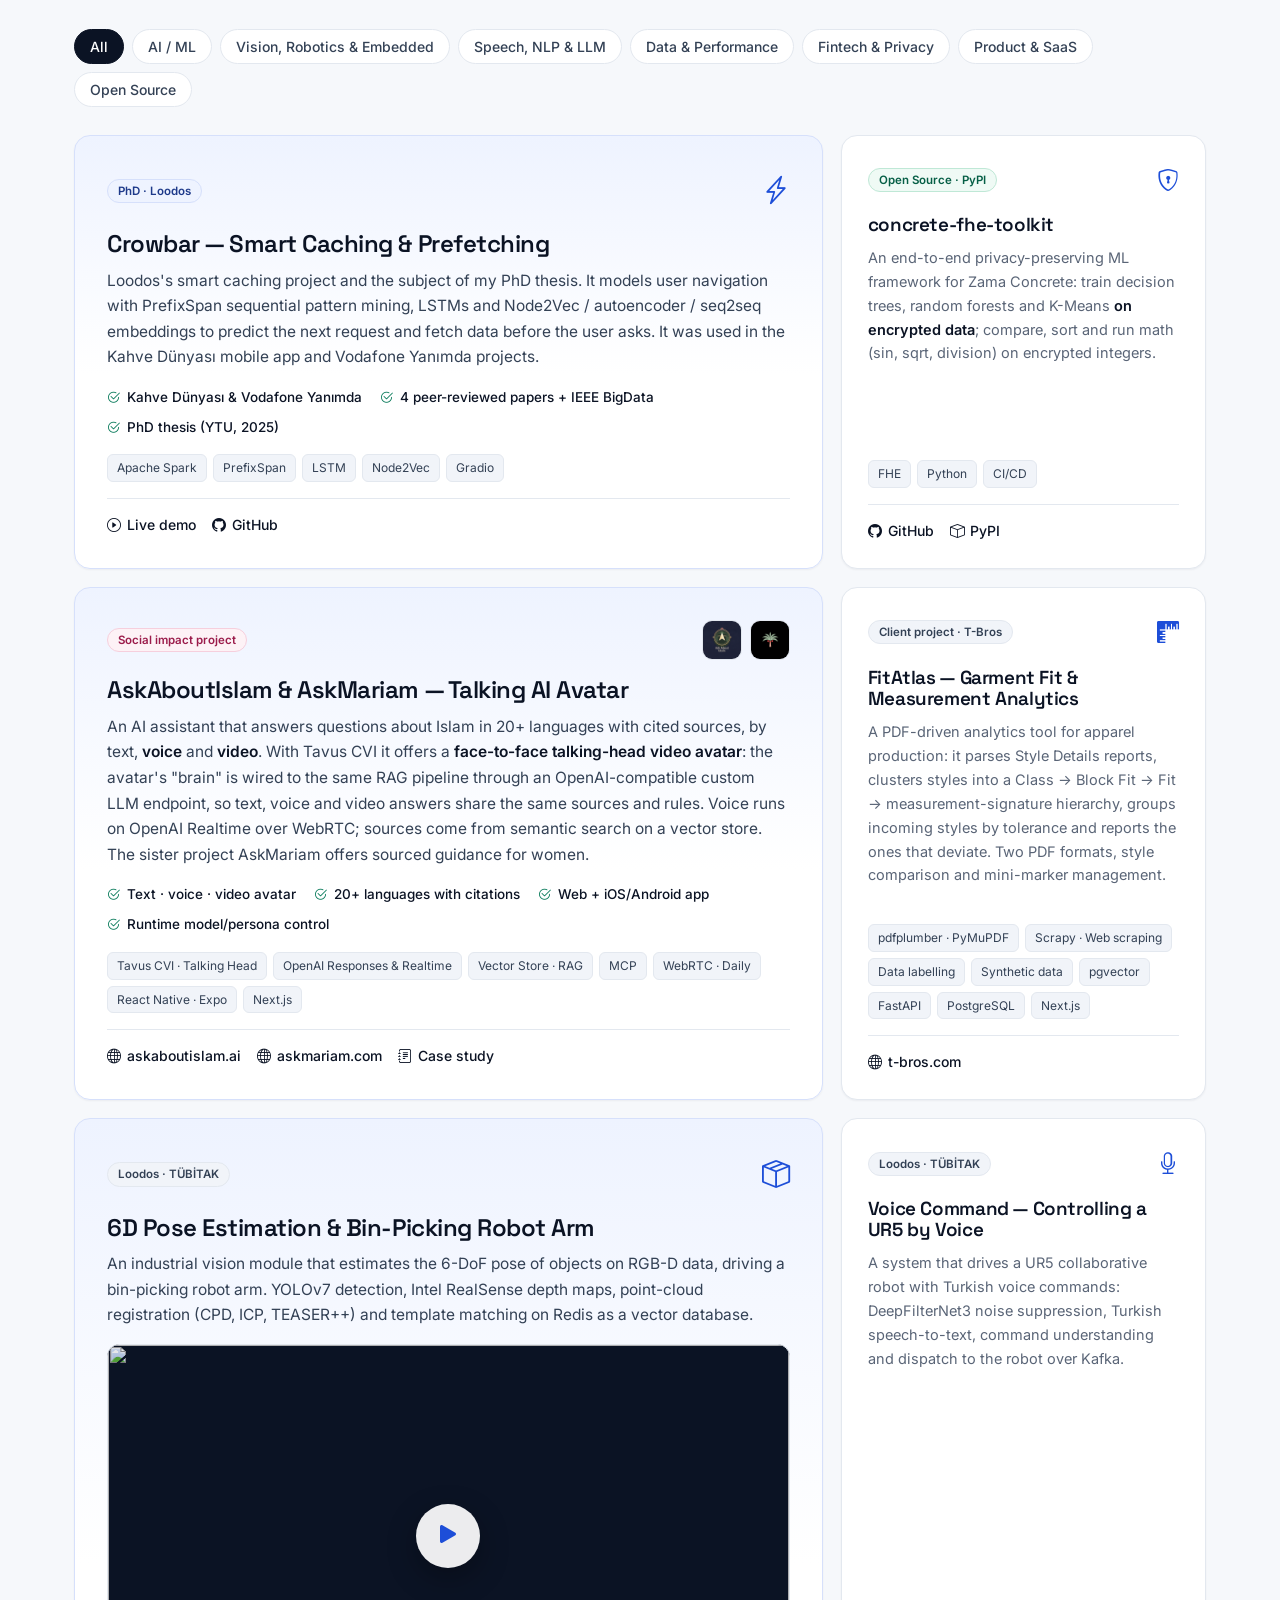
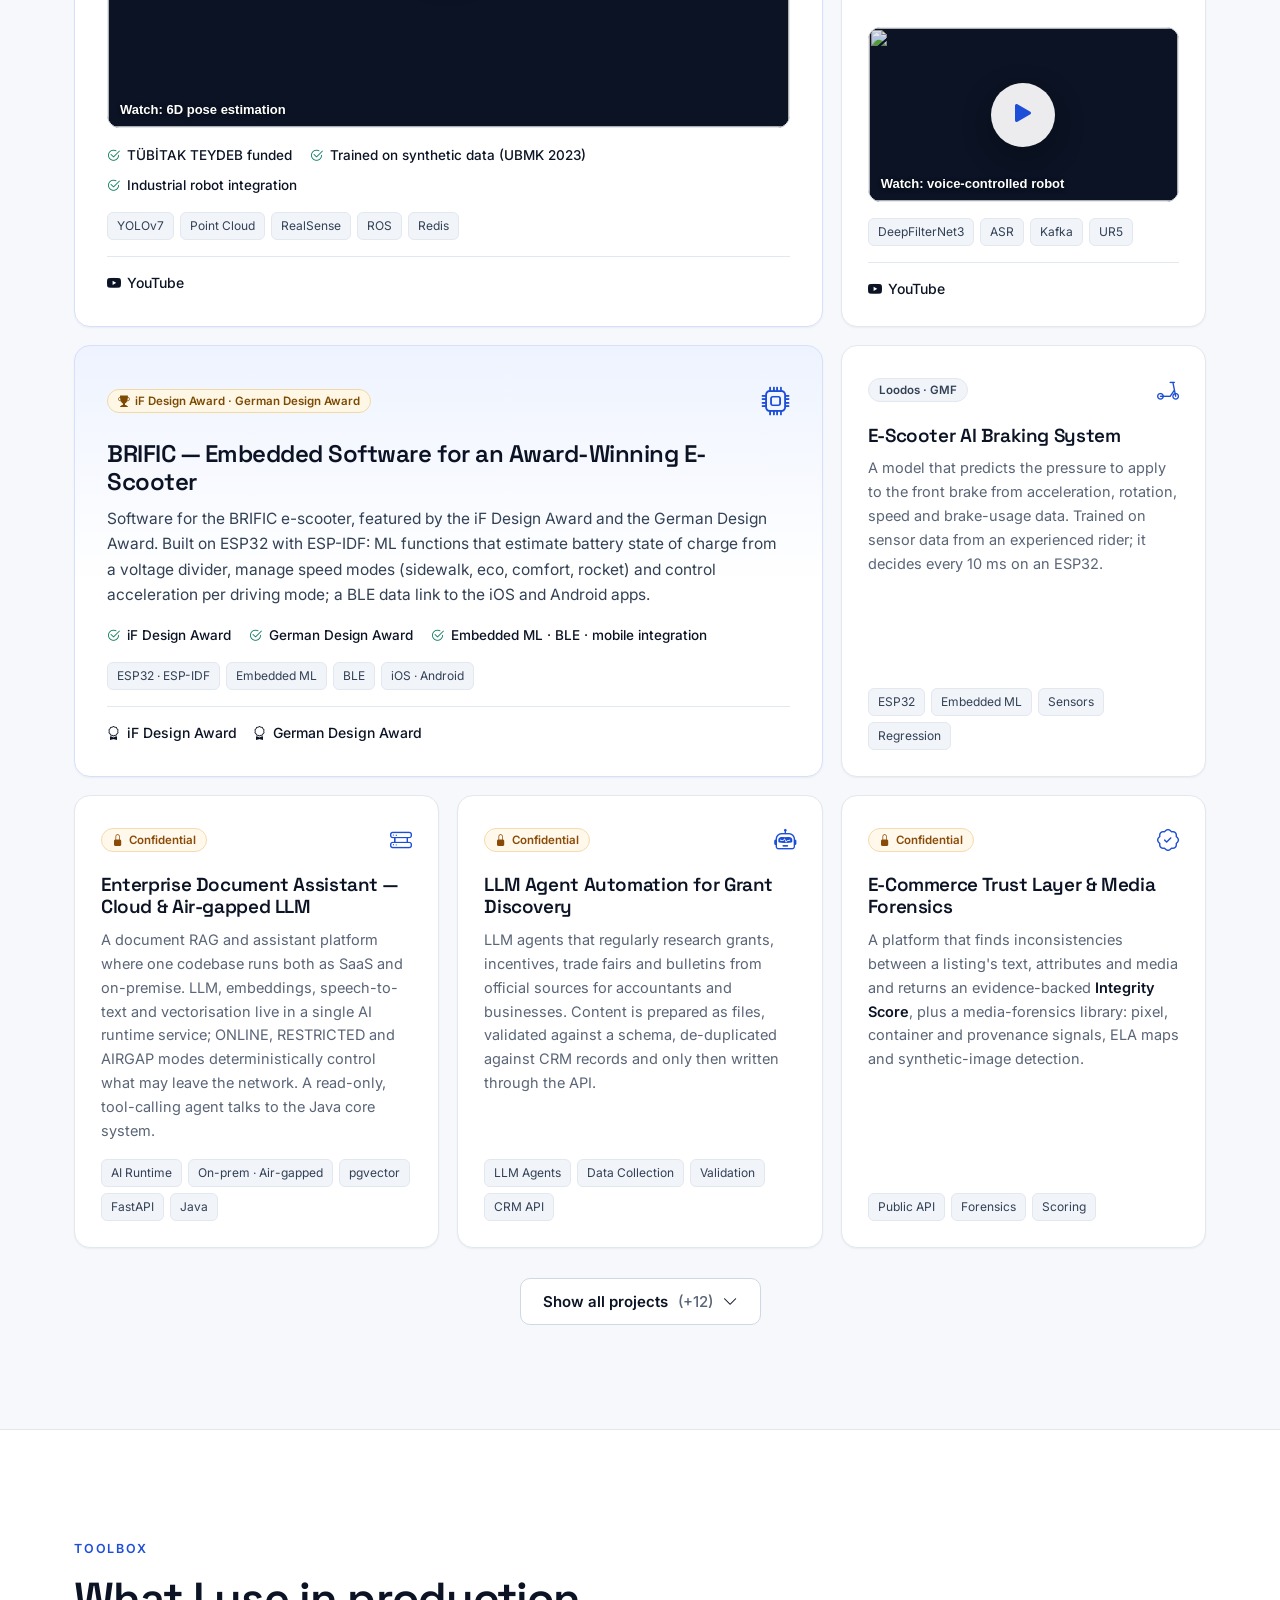
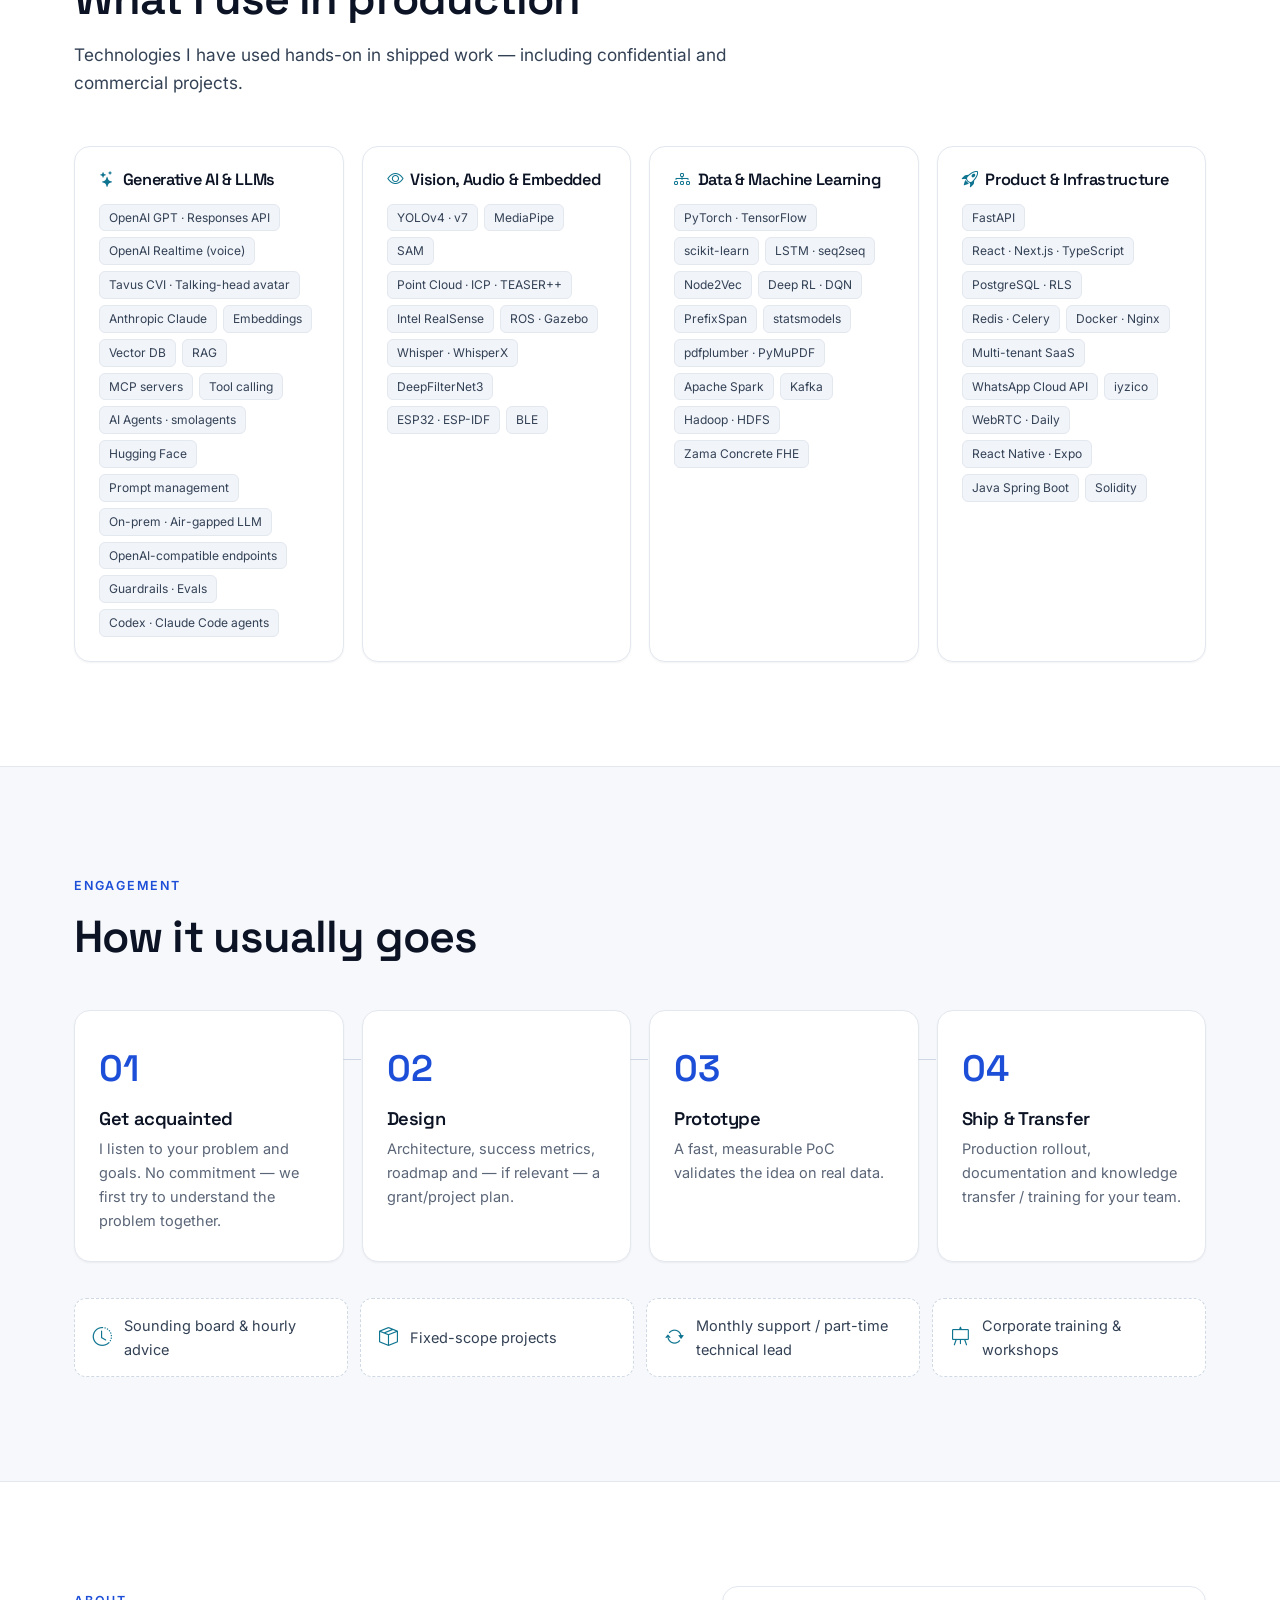
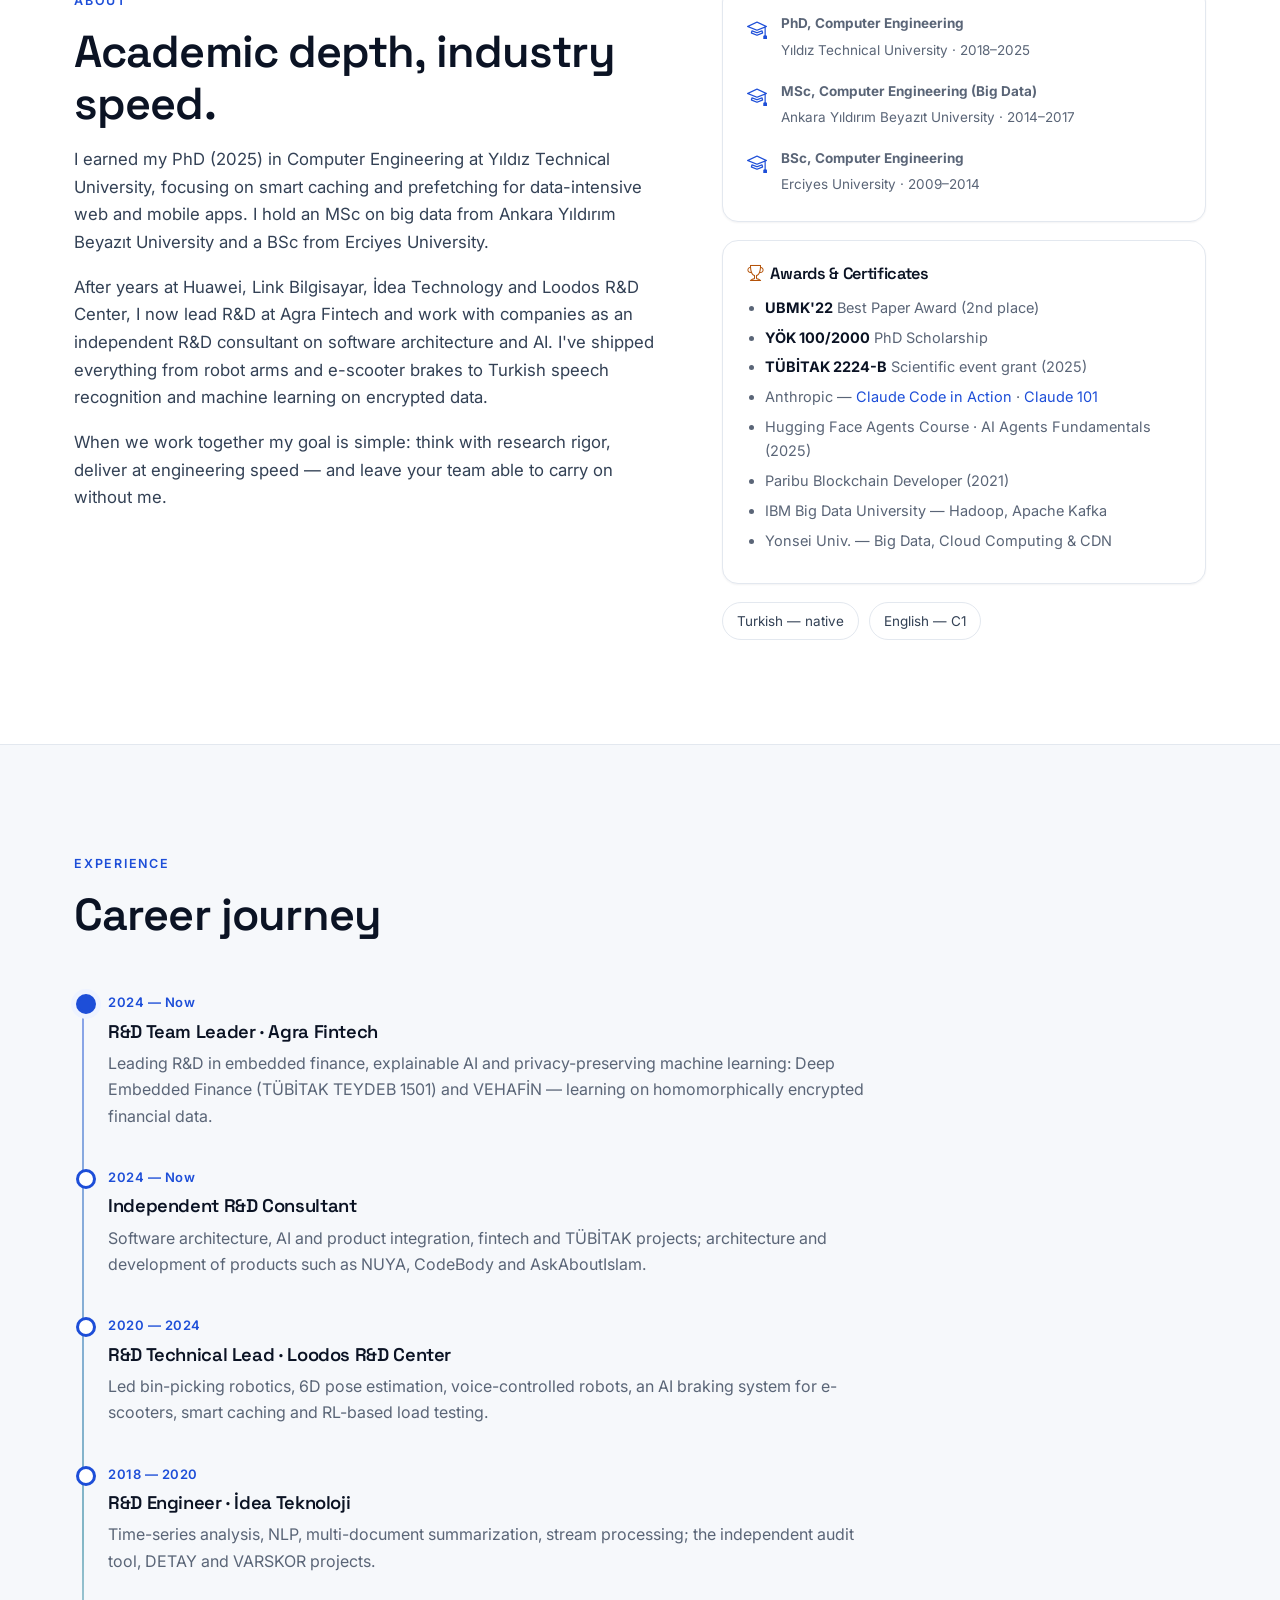
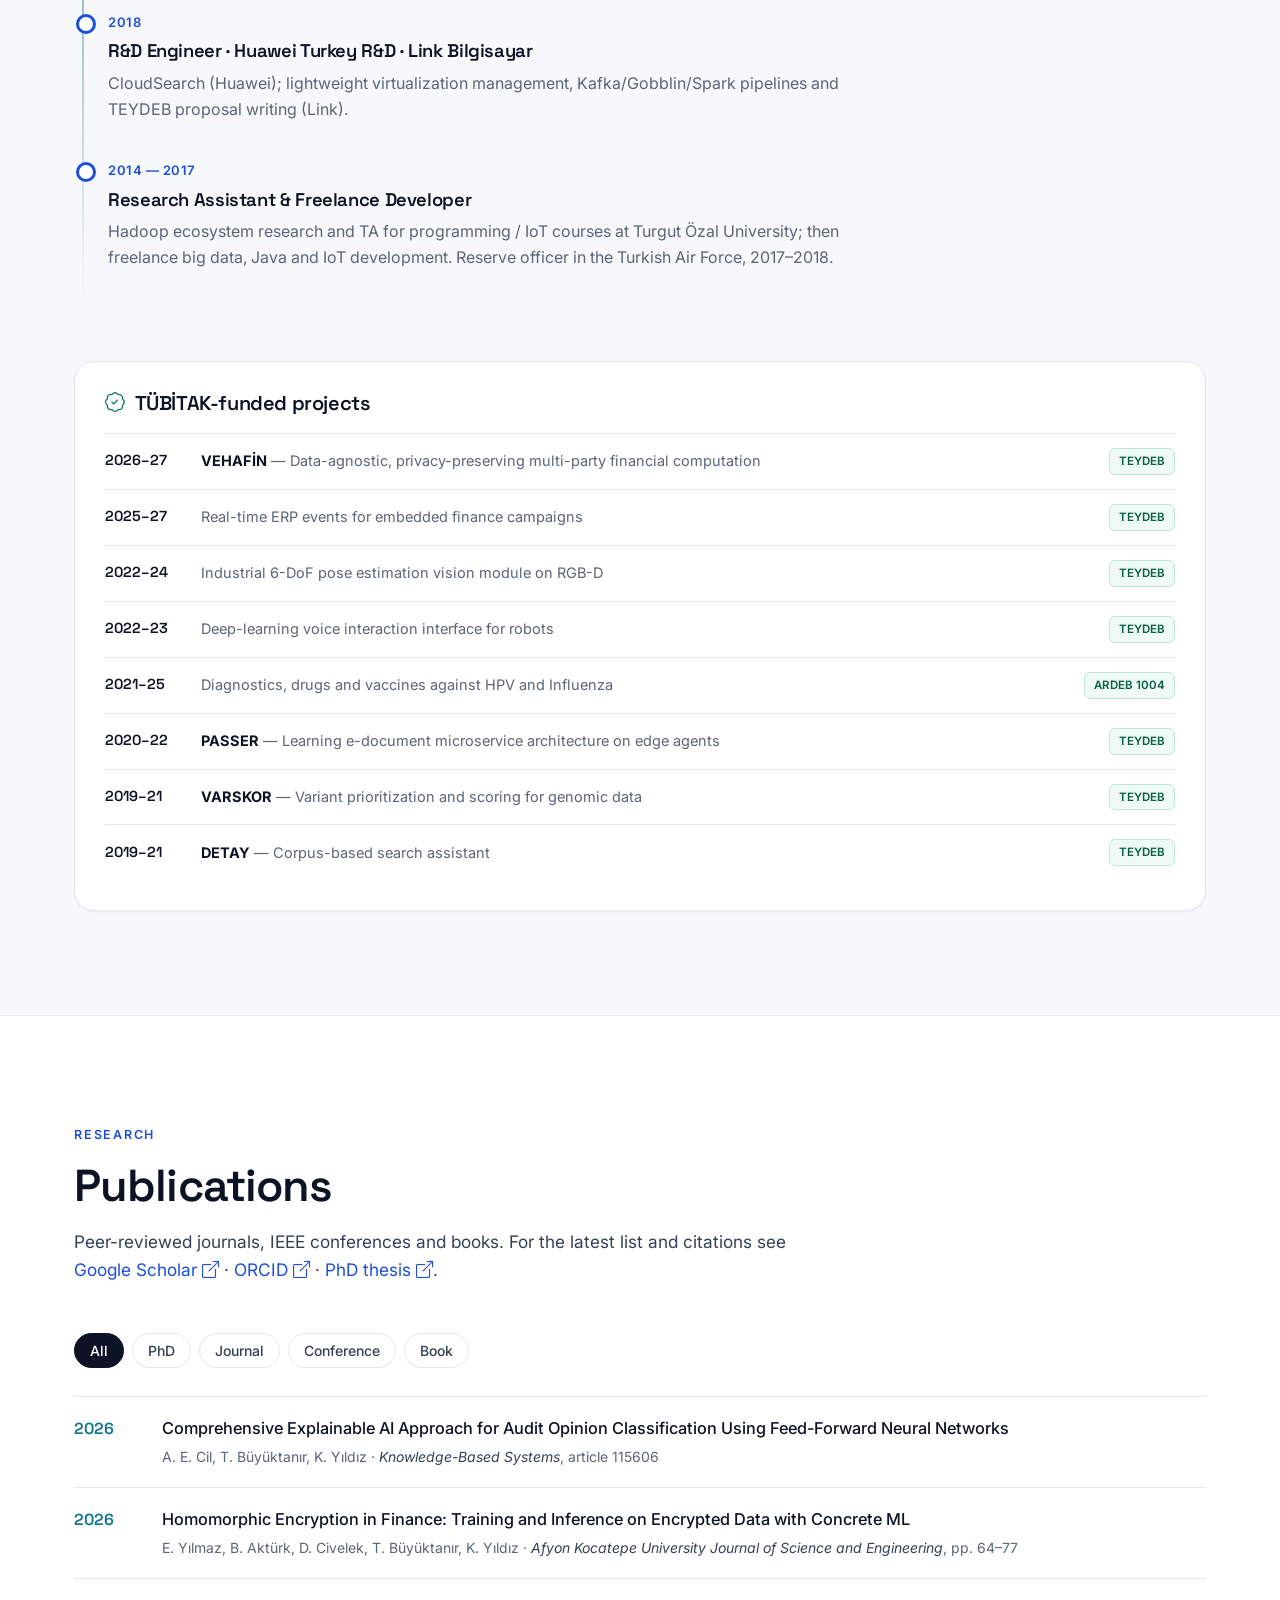
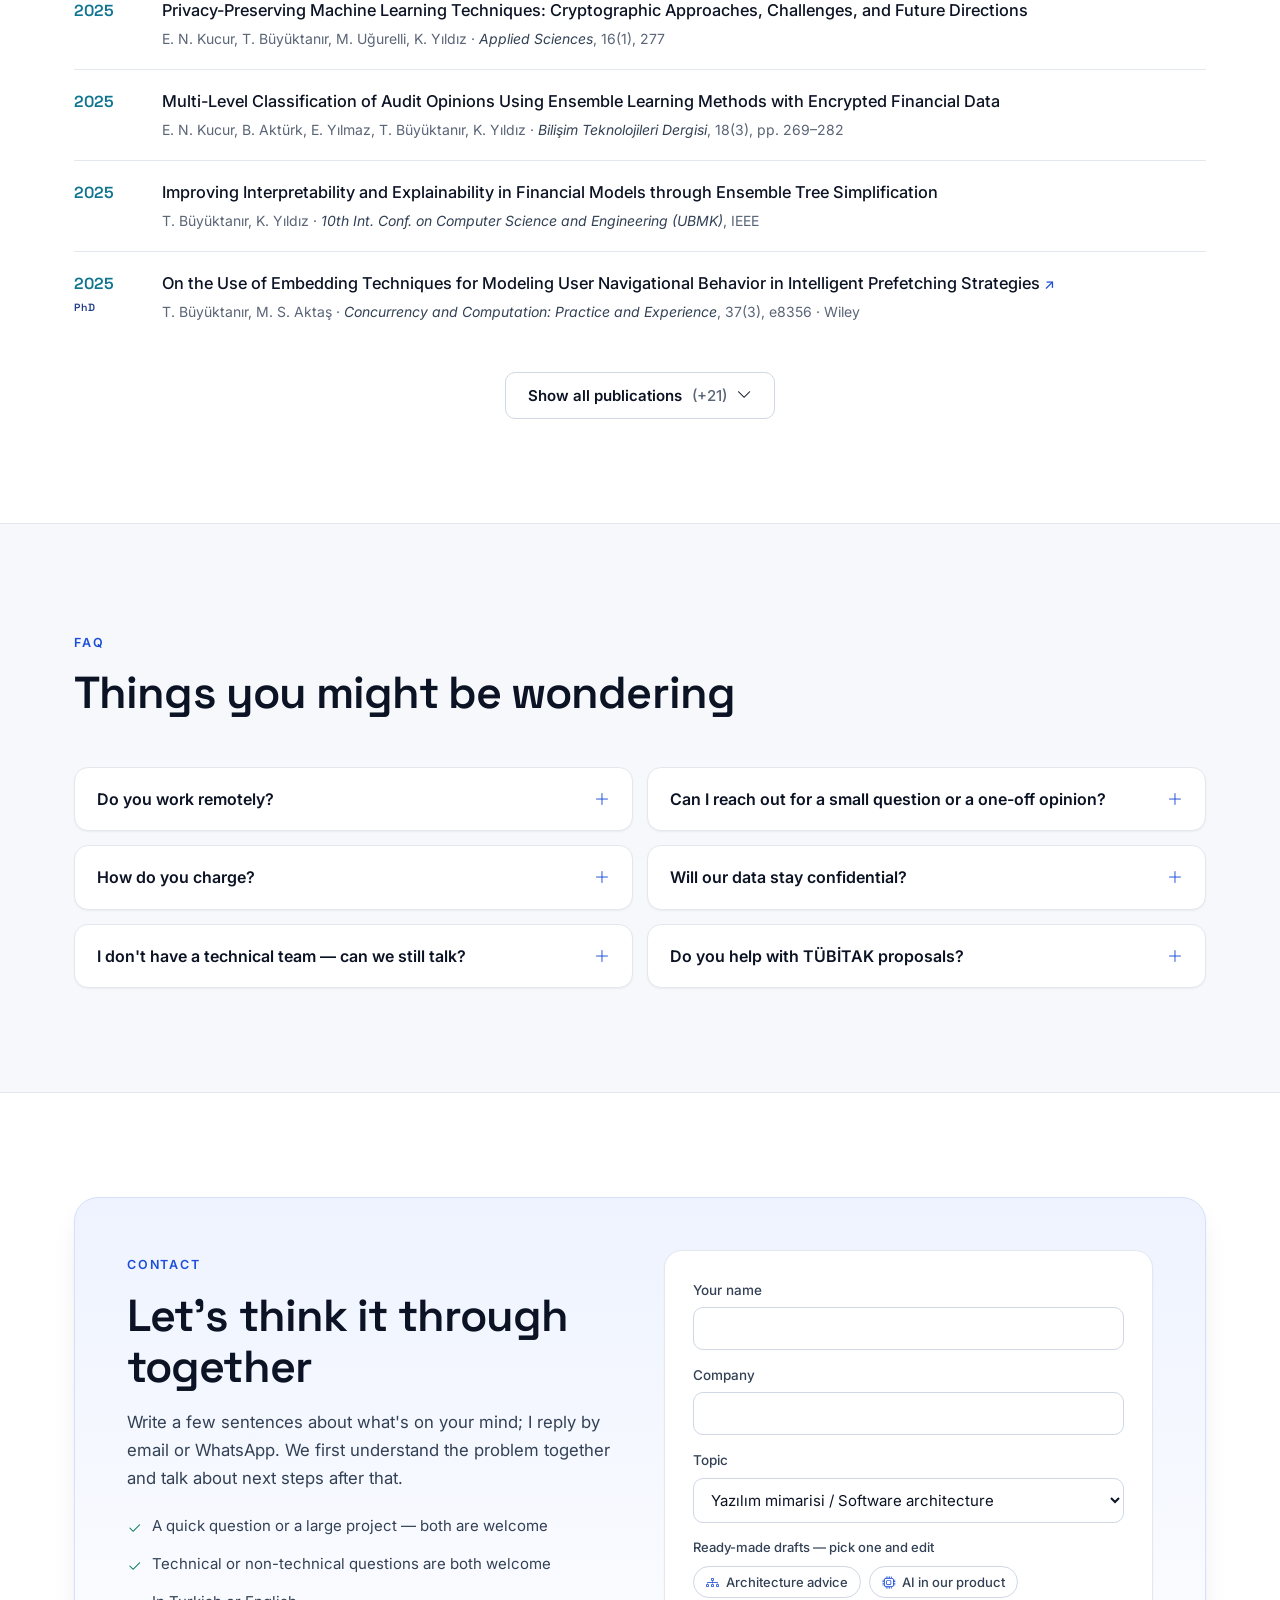
==== commit 817b0c98: "Add Google Search Console verification tag Co-Authored-By: Claude Opus 5.5 <noreply@anthropic.com> C" ====
--- a/index.html
+++ b/index.html
@@ -8,6 +8,7 @@
     <meta name="description"
         content="Dr. Tolga Büyüktanır — yazılım mimarisi, yapay zekâ ve ürün entegrasyonu, büyük veri ve Ar-Ge. Software architecture, AI &amp; product integration, big data and R&amp;D." />
     <meta name="author" content="Tolga Büyüktanır" />
+    <meta name="google-site-verification" content="IRMl5ie1uZ5ZKv-K_IV9XMy3jb6alWyOqAaUTMOreKI" />
     <meta name="robots" content="index, follow, max-image-preview:large, max-snippet:-1, max-video-preview:-1" />
     <meta name="keywords" content="Tolga Büyüktanır, yazılım mimarisi, yapay zekâ danışmanlığı, Ar-Ge danışmanı, LLM, RAG, AI ajanları, lokal LLM, TÜBİTAK proje danışmanlığı, büyük veri, bilgisayarlı görü, software architecture, AI consultant, R&amp;D consultant, Istanbul" />
     <!-- Location (city level) -->
